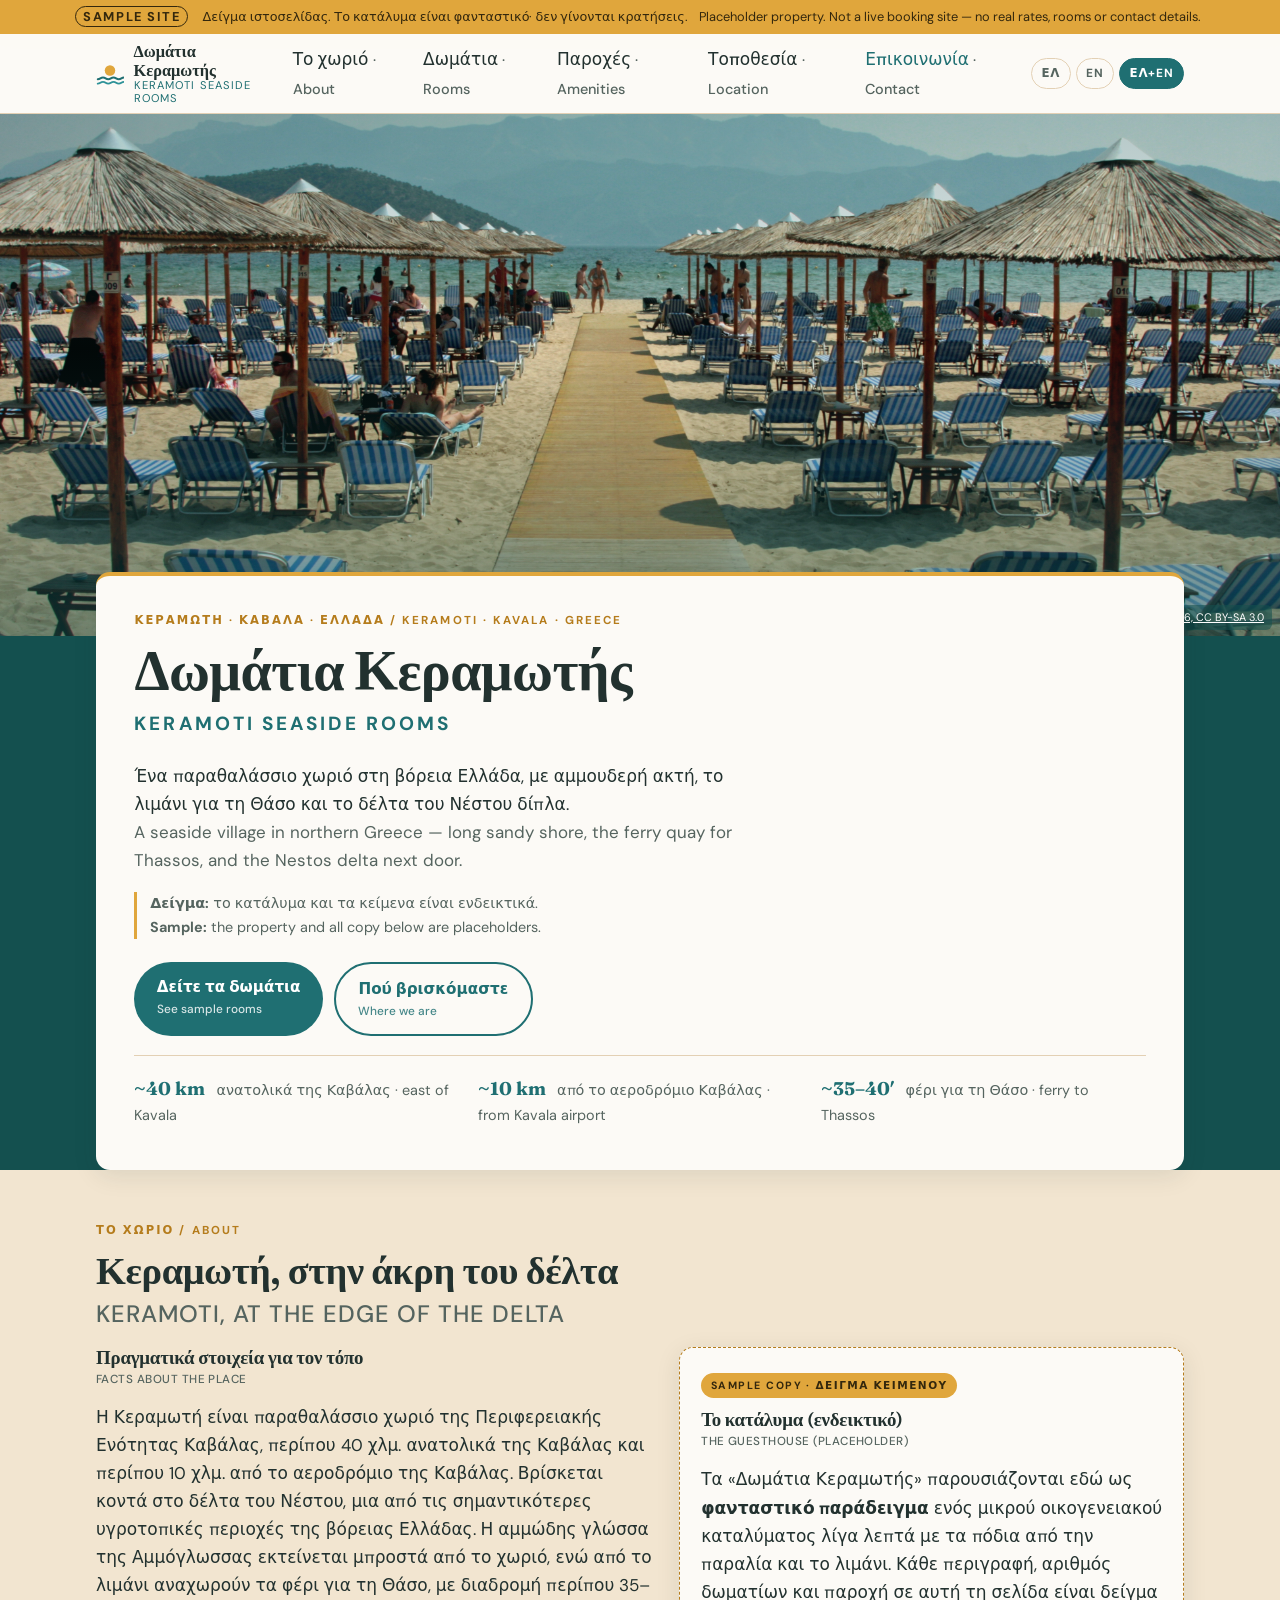
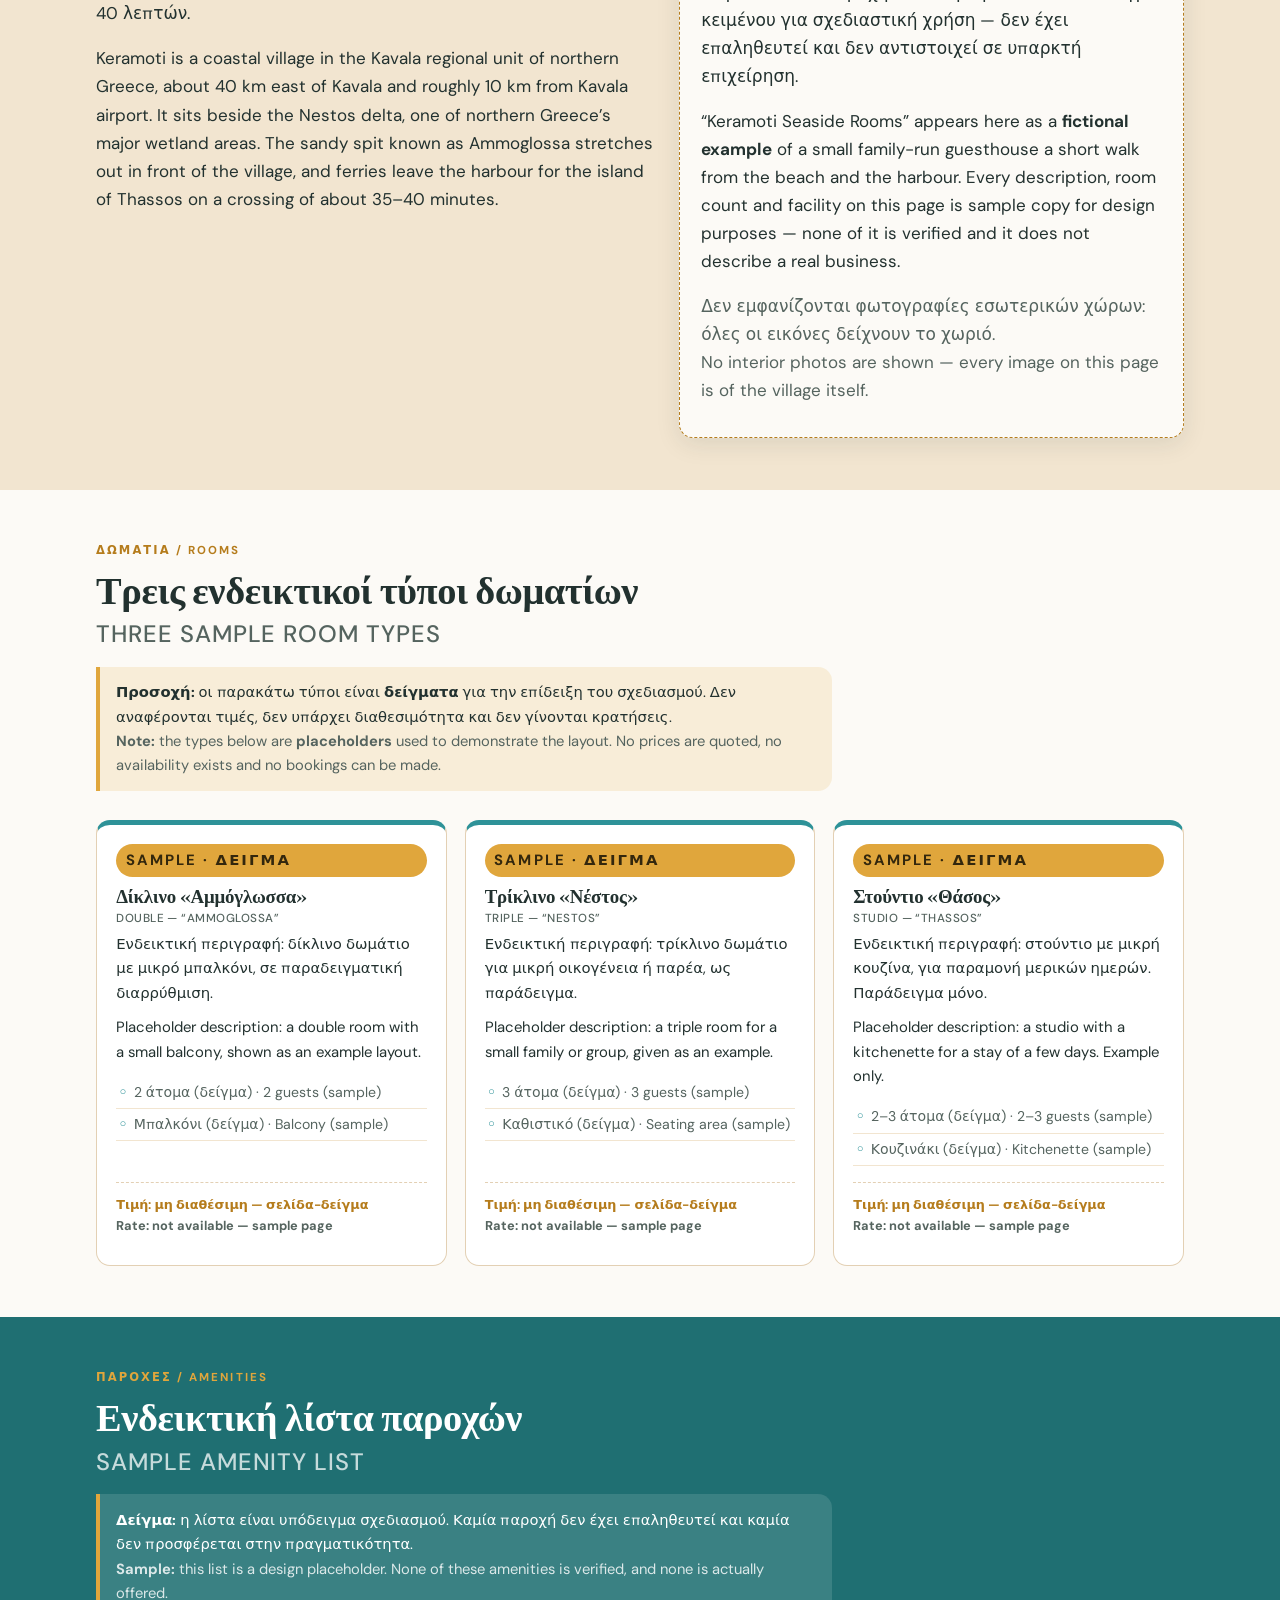
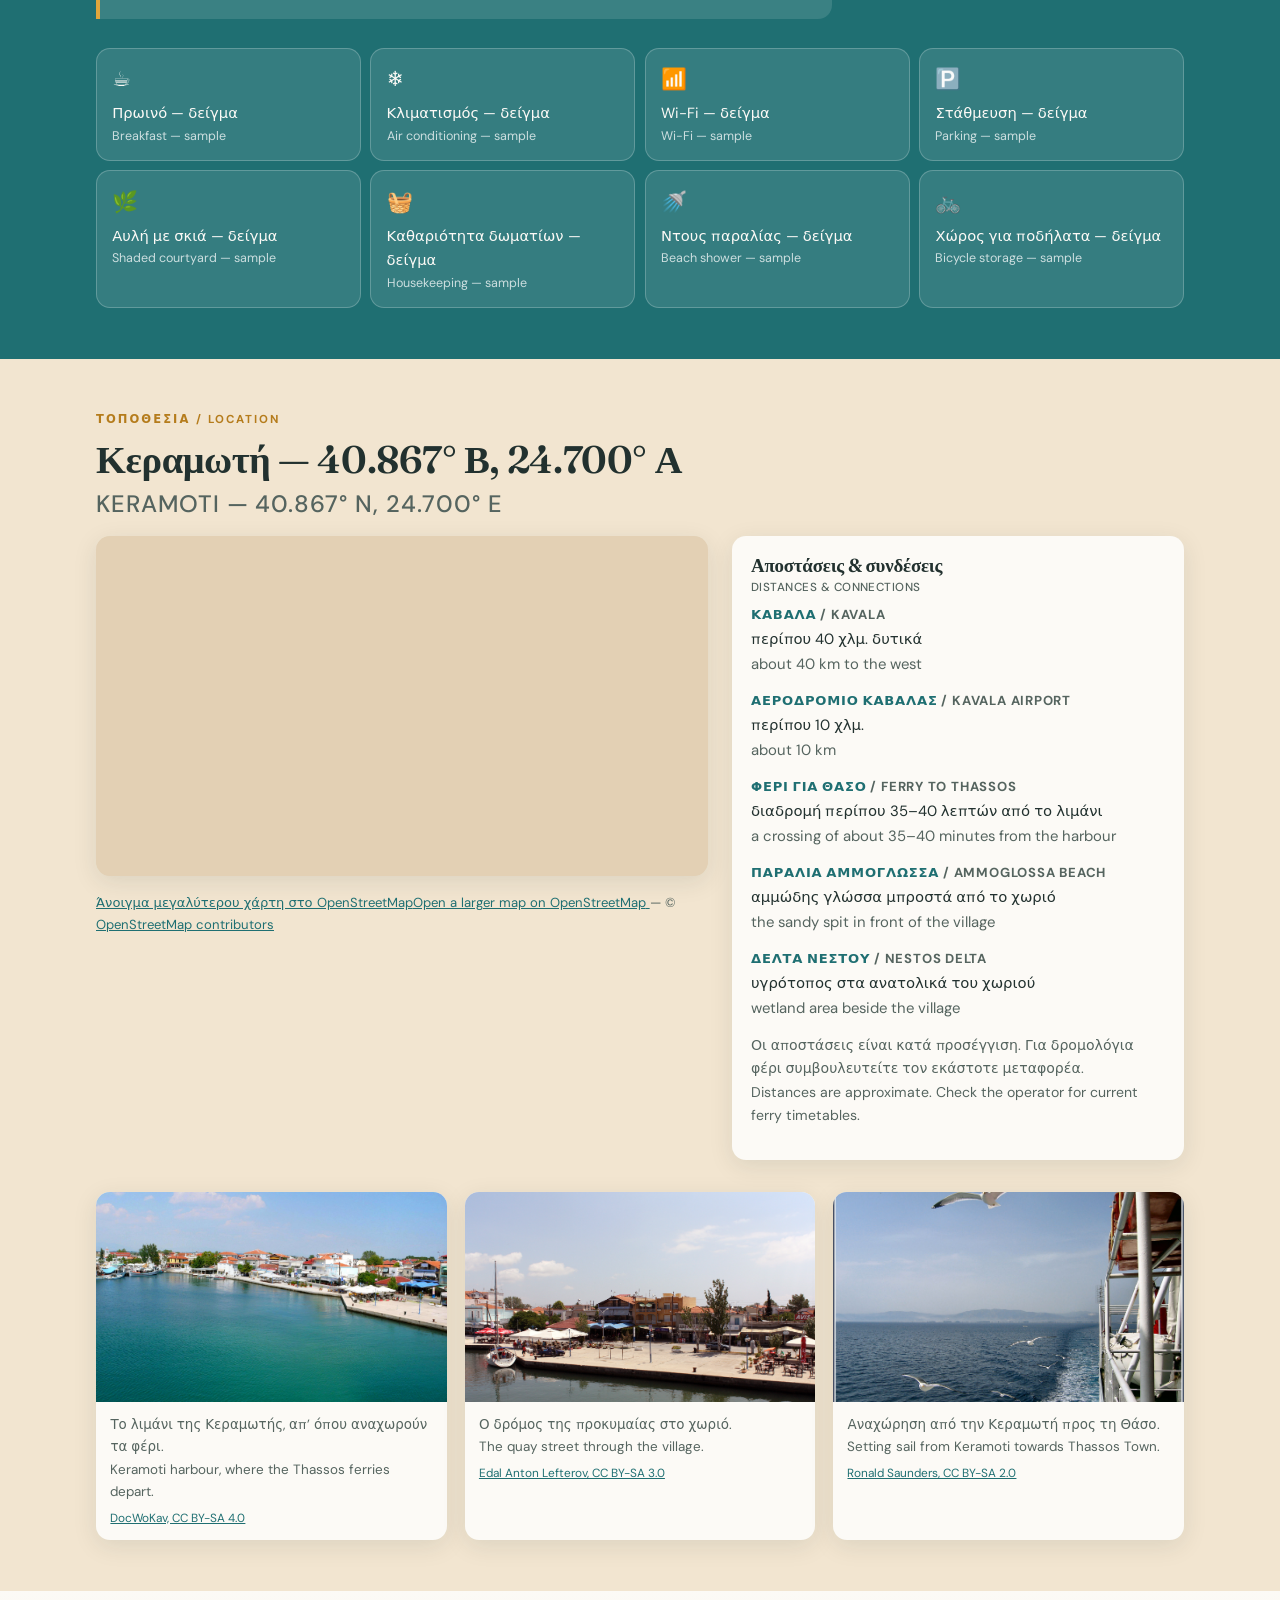
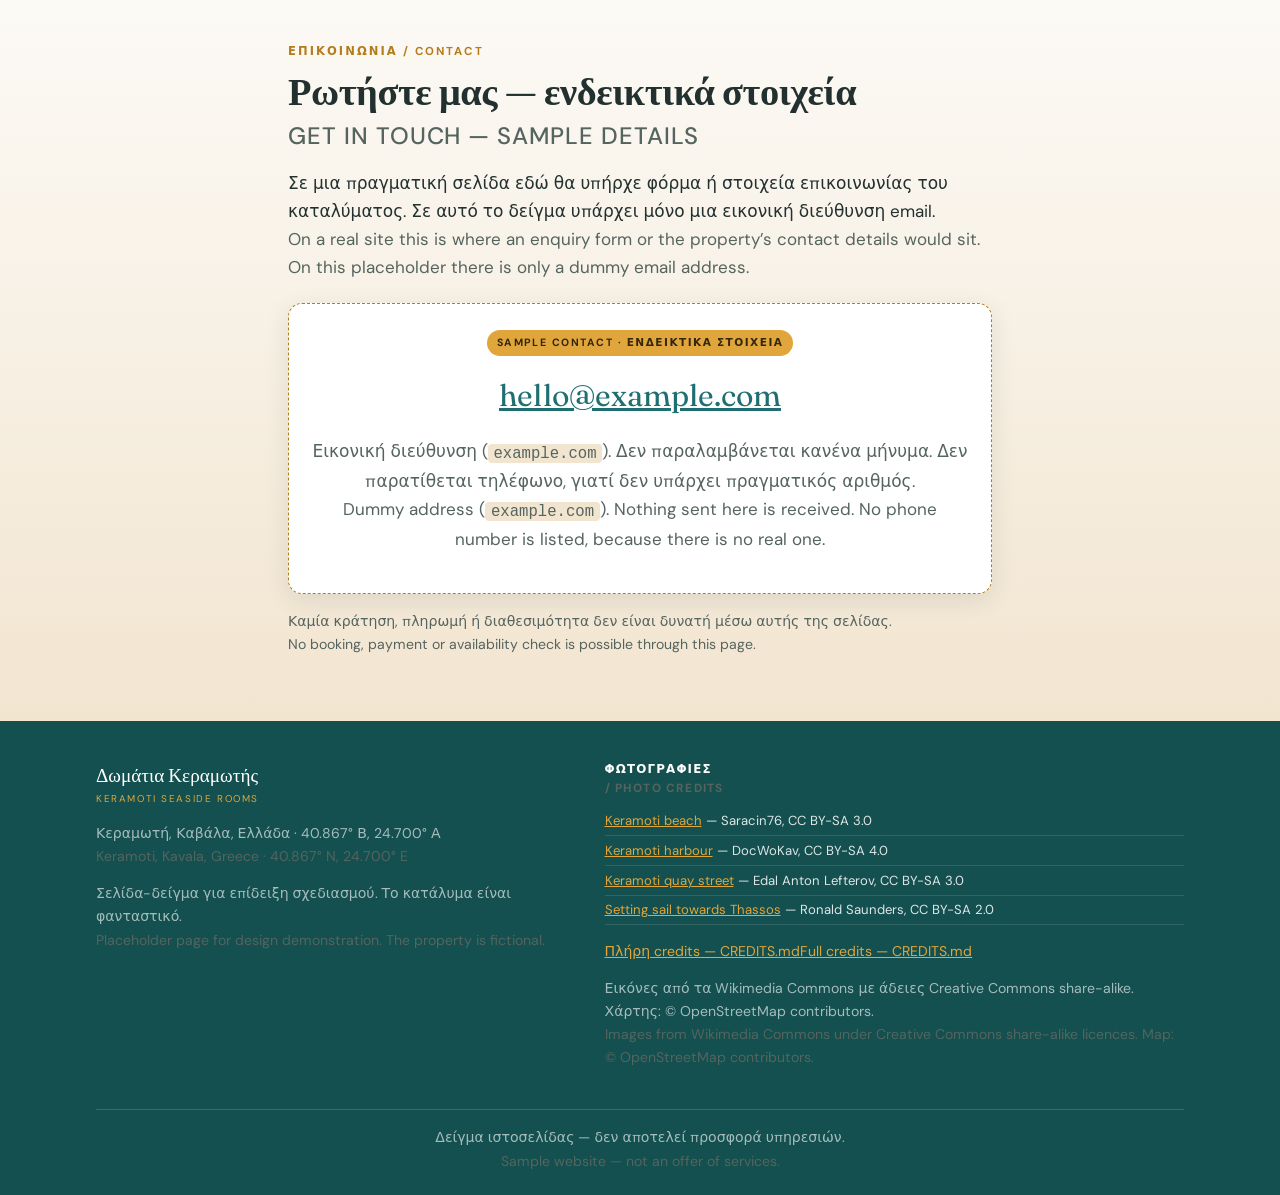
==== index.html @ 22d4f80a "Add Keramoti Seaside Rooms landing page with local Wikimedia photos." ====
<!DOCTYPE html>
<html lang="el" data-lang="both">
<head>
<meta charset="utf-8">
<meta name="viewport" content="width=device-width, initial-scale=1">
<title>Keramoti Seaside Rooms | Δωμάτια Κεραμωτής — Κεραμωτή, Ελλάδα</title>
<meta name="description" content="Keramoti Seaside Rooms / Δωμάτια Κεραμωτής — placeholder landing page for a sample guesthouse in Keramoti, Greece. Δείγμα σελίδας, όχι πραγματικές κρατήσεις.">
<meta name="robots" content="noindex, nofollow">
<meta name="theme-color" content="#1F6F72">
<link rel="preconnect" href="https://fonts.googleapis.com">
<link rel="preconnect" href="https://fonts.gstatic.com" crossorigin>
<link href="https://fonts.googleapis.com/css2?family=Fraunces:opsz,wght@9..144,400;9..144,600;9..144,700&family=DM+Sans:wght@400;500;700&display=swap" rel="stylesheet">
<link rel="stylesheet" href="styles.css">
</head>
<body>

<a class="skip-link" href="#main">
  <span lang="el">Μετάβαση στο περιεχόμενο</span>
  <span lang="en">Skip to content</span>
</a>

<!-- ============ SITE-WIDE PLACEHOLDER NOTICE ============ -->
<div class="notice-bar" role="note">
  <strong>SAMPLE SITE</strong>
  <span lang="el">Δείγμα ιστοσελίδας. Το κατάλυμα είναι φανταστικό· δεν γίνονται κρατήσεις.</span>
  <span lang="en">Placeholder property. Not a live booking site — no real rates, rooms or contact details.</span>
</div>

<!-- ============ 1. STICKY NAV ============ -->
<header class="nav" id="nav">
  <div class="nav__inner">
    <a class="brand" href="#top">
      <span class="brand__mark" aria-hidden="true">
        <svg viewBox="0 0 32 32" width="28" height="28" role="img" focusable="false">
          <circle cx="16" cy="12" r="6" fill="#E0A63C"/>
          <path d="M2 22c3 0 3-2 6-2s3 2 6 2 3-2 6-2 3 2 6 2 3-2 6-2" fill="none" stroke="#1F6F72" stroke-width="2.2" stroke-linecap="round"/>
          <path d="M2 27c3 0 3-2 6-2s3 2 6 2 3-2 6-2 3 2 6 2 3-2 6-2" fill="none" stroke="#2E9298" stroke-width="2.2" stroke-linecap="round"/>
        </svg>
      </span>
      <span class="brand__text">
        <span class="brand__el" lang="el">Δωμάτια Κεραμωτής</span>
        <span class="brand__en" lang="en">Keramoti Seaside Rooms</span>
      </span>
    </a>

    <button class="nav__toggle" id="navToggle" aria-expanded="false" aria-controls="navMenu">
      <span class="nav__bars" aria-hidden="true"><i></i><i></i><i></i></span>
      <span class="visually-hidden">Menu / Μενού</span>
    </button>

    <nav class="nav__menu" id="navMenu" aria-label="Main / Κύρια πλοήγηση">
      <ul>
        <li><a href="#about"><span lang="el">Το χωριό</span><span lang="en">About</span></a></li>
        <li><a href="#rooms"><span lang="el">Δωμάτια</span><span lang="en">Rooms</span></a></li>
        <li><a href="#amenities"><span lang="el">Παροχές</span><span lang="en">Amenities</span></a></li>
        <li><a href="#location"><span lang="el">Τοποθεσία</span><span lang="en">Location</span></a></li>
        <li><a href="#contact"><span lang="el">Επικοινωνία</span><span lang="en">Contact</span></a></li>
      </ul>
      <div class="lang-switch" role="group" aria-label="Language / Γλώσσα">
        <button type="button" data-setlang="el">ΕΛ</button>
        <button type="button" data-setlang="en">EN</button>
        <button type="button" data-setlang="both" aria-pressed="true">ΕΛ+EN</button>
      </div>
    </nav>
  </div>
</header>

<main id="main">

<!-- ============ 2. HERO ============ -->
<section class="hero" id="top">
  <figure class="hero__media">
    <img src="images/keramoti-beach.jpg" alt="Ρηχά νερά και αμμουδιά στην Κεραμωτή / Shallow water and sand at Keramoti beach"
         width="3888" height="2592" fetchpriority="high" decoding="async">
    <figcaption class="hero__credit">
      <span lang="el">Παραλία Κεραμωτής</span><span lang="en">Keramoti beach</span> ·
      <a href="https://commons.wikimedia.org/wiki/File:Keramoti_beach.JPG" rel="noopener">Saracin76, CC BY-SA 3.0</a>
    </figcaption>
  </figure>

  <div class="hero__panel">
    <p class="eyebrow"><span lang="el">Κεραμωτή · Καβάλα · Ελλάδα</span><span lang="en">Keramoti · Kavala · Greece</span></p>
    <h1>
      <span class="h1-el" lang="el">Δωμάτια Κεραμωτής</span>
      <span class="h1-en" lang="en">Keramoti Seaside Rooms</span>
    </h1>
    <p class="hero__lede">
      <span lang="el">Ένα παραθαλάσσιο χωριό στη βόρεια Ελλάδα, με αμμουδερή ακτή, το λιμάνι για τη Θάσο και το δέλτα του Νέστου δίπλα.</span>
      <span lang="en">A seaside village in northern Greece — long sandy shore, the ferry quay for Thassos, and the Nestos delta next door.</span>
    </p>
    <p class="hero__flag">
      <span lang="el"><strong>Δείγμα:</strong> το κατάλυμα και τα κείμενα είναι ενδεικτικά.</span>
      <span lang="en"><strong>Sample:</strong> the property and all copy below are placeholders.</span>
    </p>
    <div class="hero__cta">
      <a class="btn btn--primary" href="#rooms"><span lang="el">Δείτε τα δωμάτια</span><span lang="en">See sample rooms</span></a>
      <a class="btn btn--ghost" href="#location"><span lang="el">Πού βρισκόμαστε</span><span lang="en">Where we are</span></a>
    </div>
    <ul class="hero__facts">
      <li><b>~40 km</b> <span lang="el">ανατολικά της Καβάλας</span><span lang="en">east of Kavala</span></li>
      <li><b>~10 km</b> <span lang="el">από το αεροδρόμιο Καβάλας</span><span lang="en">from Kavala airport</span></li>
      <li><b>~35–40′</b> <span lang="el">φέρι για τη Θάσο</span><span lang="en">ferry to Thassos</span></li>
    </ul>
  </div>
</section>

<!-- ============ 3. ABOUT ============ -->
<section class="section section--sand" id="about">
  <div class="wrap">
    <p class="eyebrow"><span lang="el">Το χωριό</span><span lang="en">About</span></p>
    <h2><span lang="el">Κεραμωτή, στην άκρη του δέλτα</span><span lang="en">Keramoti, at the edge of the delta</span></h2>

    <div class="cols">
      <div class="col">
        <h3><span lang="el">Πραγματικά στοιχεία για τον τόπο</span><span lang="en">Facts about the place</span></h3>
        <p lang="el">Η Κεραμωτή είναι παραθαλάσσιο χωριό της Περιφερειακής Ενότητας Καβάλας, περίπου 40 χλμ. ανατολικά της Καβάλας και περίπου 10 χλμ. από το αεροδρόμιο της Καβάλας. Βρίσκεται κοντά στο δέλτα του Νέστου, μια από τις σημαντικότερες υγροτοπικές περιοχές της βόρειας Ελλάδας. Η αμμώδης γλώσσα της Αμμόγλωσσας εκτείνεται μπροστά από το χωριό, ενώ από το λιμάνι αναχωρούν τα φέρι για τη Θάσο, με διαδρομή περίπου 35–40 λεπτών.</p>
        <p lang="en">Keramoti is a coastal village in the Kavala regional unit of northern Greece, about 40 km east of Kavala and roughly 10 km from Kavala airport. It sits beside the Nestos delta, one of northern Greece’s major wetland areas. The sandy spit known as Ammoglossa stretches out in front of the village, and ferries leave the harbour for the island of Thassos on a crossing of about 35–40 minutes.</p>
      </div>

      <div class="col">
        <div class="card card--sample">
          <p class="tag tag--sample">SAMPLE COPY · ΔΕΙΓΜΑ ΚΕΙΜΕΝΟΥ</p>
          <h3><span lang="el">Το κατάλυμα (ενδεικτικό)</span><span lang="en">The guesthouse (placeholder)</span></h3>
          <p lang="el">Τα «Δωμάτια Κεραμωτής» παρουσιάζονται εδώ ως <strong>φανταστικό παράδειγμα</strong> ενός μικρού οικογενειακού καταλύματος λίγα λεπτά με τα πόδια από την παραλία και το λιμάνι. Κάθε περιγραφή, αριθμός δωματίων και παροχή σε αυτή τη σελίδα είναι δείγμα κειμένου για σχεδιαστική χρήση — δεν έχει επαληθευτεί και δεν αντιστοιχεί σε υπαρκτή επιχείρηση.</p>
          <p lang="en">“Keramoti Seaside Rooms” appears here as a <strong>fictional example</strong> of a small family-run guesthouse a short walk from the beach and the harbour. Every description, room count and facility on this page is sample copy for design purposes — none of it is verified and it does not describe a real business.</p>
          <p class="muted"><span lang="el">Δεν εμφανίζονται φωτογραφίες εσωτερικών χώρων: όλες οι εικόνες δείχνουν το χωριό.</span><span lang="en">No interior photos are shown — every image on this page is of the village itself.</span></p>
        </div>
      </div>
    </div>
  </div>
</section>

<!-- ============ 4. ROOMS TEASER ============ -->
<section class="section" id="rooms">
  <div class="wrap">
    <p class="eyebrow"><span lang="el">Δωμάτια</span><span lang="en">Rooms</span></p>
    <h2><span lang="el">Τρεις ενδεικτικοί τύποι δωματίων</span><span lang="en">Three sample room types</span></h2>
    <p class="section__note">
      <span lang="el"><strong>Προσοχή:</strong> οι παρακάτω τύποι είναι <strong>δείγματα</strong> για την επίδειξη του σχεδιασμού. Δεν αναφέρονται τιμές, δεν υπάρχει διαθεσιμότητα και δεν γίνονται κρατήσεις.</span>
      <span lang="en"><strong>Note:</strong> the types below are <strong>placeholders</strong> used to demonstrate the layout. No prices are quoted, no availability exists and no bookings can be made.</span>
    </p>

    <div class="grid grid--3">
      <article class="room">
        <p class="tag tag--sample">SAMPLE · ΔΕΙΓΜΑ</p>
        <h3><span lang="el">Δίκλινο «Αμμόγλωσσα»</span><span lang="en">Double — “Ammoglossa”</span></h3>
        <p lang="el">Ενδεικτική περιγραφή: δίκλινο δωμάτιο με μικρό μπαλκόνι, σε παραδειγματική διαρρύθμιση.</p>
        <p lang="en">Placeholder description: a double room with a small balcony, shown as an example layout.</p>
        <ul class="room__list">
          <li><span lang="el">2 άτομα (δείγμα)</span><span lang="en">2 guests (sample)</span></li>
          <li><span lang="el">Μπαλκόνι (δείγμα)</span><span lang="en">Balcony (sample)</span></li>
        </ul>
        <p class="room__price"><span lang="el">Τιμή: μη διαθέσιμη — σελίδα-δείγμα</span><span lang="en">Rate: not available — sample page</span></p>
      </article>

      <article class="room">
        <p class="tag tag--sample">SAMPLE · ΔΕΙΓΜΑ</p>
        <h3><span lang="el">Τρίκλινο «Νέστος»</span><span lang="en">Triple — “Nestos”</span></h3>
        <p lang="el">Ενδεικτική περιγραφή: τρίκλινο δωμάτιο για μικρή οικογένεια ή παρέα, ως παράδειγμα.</p>
        <p lang="en">Placeholder description: a triple room for a small family or group, given as an example.</p>
        <ul class="room__list">
          <li><span lang="el">3 άτομα (δείγμα)</span><span lang="en">3 guests (sample)</span></li>
          <li><span lang="el">Καθιστικό (δείγμα)</span><span lang="en">Seating area (sample)</span></li>
        </ul>
        <p class="room__price"><span lang="el">Τιμή: μη διαθέσιμη — σελίδα-δείγμα</span><span lang="en">Rate: not available — sample page</span></p>
      </article>

      <article class="room">
        <p class="tag tag--sample">SAMPLE · ΔΕΙΓΜΑ</p>
        <h3><span lang="el">Στούντιο «Θάσος»</span><span lang="en">Studio — “Thassos”</span></h3>
        <p lang="el">Ενδεικτική περιγραφή: στούντιο με μικρή κουζίνα, για παραμονή μερικών ημερών. Παράδειγμα μόνο.</p>
        <p lang="en">Placeholder description: a studio with a kitchenette for a stay of a few days. Example only.</p>
        <ul class="room__list">
          <li><span lang="el">2–3 άτομα (δείγμα)</span><span lang="en">2–3 guests (sample)</span></li>
          <li><span lang="el">Κουζινάκι (δείγμα)</span><span lang="en">Kitchenette (sample)</span></li>
        </ul>
        <p class="room__price"><span lang="el">Τιμή: μη διαθέσιμη — σελίδα-δείγμα</span><span lang="en">Rate: not available — sample page</span></p>
      </article>
    </div>
  </div>
</section>

<!-- ============ 5. AMENITIES ============ -->
<section class="section section--teal" id="amenities">
  <div class="wrap">
    <p class="eyebrow"><span lang="el">Παροχές</span><span lang="en">Amenities</span></p>
    <h2><span lang="el">Ενδεικτική λίστα παροχών</span><span lang="en">Sample amenity list</span></h2>
    <p class="section__note section__note--light">
      <span lang="el"><strong>Δείγμα:</strong> η λίστα είναι υπόδειγμα σχεδιασμού. Καμία παροχή δεν έχει επαληθευτεί και καμία δεν προσφέρεται στην πραγματικότητα.</span>
      <span lang="en"><strong>Sample:</strong> this list is a design placeholder. None of these amenities is verified, and none is actually offered.</span>
    </p>

    <ul class="amenities">
      <li><span class="am__ico" aria-hidden="true">☕</span><span lang="el">Πρωινό — δείγμα</span><span lang="en">Breakfast — sample</span></li>
      <li><span class="am__ico" aria-hidden="true">❄️</span><span lang="el">Κλιματισμός — δείγμα</span><span lang="en">Air conditioning — sample</span></li>
      <li><span class="am__ico" aria-hidden="true">📶</span><span lang="el">Wi-Fi — δείγμα</span><span lang="en">Wi-Fi — sample</span></li>
      <li><span class="am__ico" aria-hidden="true">🅿️</span><span lang="el">Στάθμευση — δείγμα</span><span lang="en">Parking — sample</span></li>
      <li><span class="am__ico" aria-hidden="true">🌿</span><span lang="el">Αυλή με σκιά — δείγμα</span><span lang="en">Shaded courtyard — sample</span></li>
      <li><span class="am__ico" aria-hidden="true">🧺</span><span lang="el">Καθαριότητα δωματίων — δείγμα</span><span lang="en">Housekeeping — sample</span></li>
      <li><span class="am__ico" aria-hidden="true">🚿</span><span lang="el">Ντους παραλίας — δείγμα</span><span lang="en">Beach shower — sample</span></li>
      <li><span class="am__ico" aria-hidden="true">🚲</span><span lang="el">Χώρος για ποδήλατα — δείγμα</span><span lang="en">Bicycle storage — sample</span></li>
    </ul>
  </div>
</section>

<!-- ============ 6. LOCATION ============ -->
<section class="section section--sand" id="location">
  <div class="wrap">
    <p class="eyebrow"><span lang="el">Τοποθεσία</span><span lang="en">Location</span></p>
    <h2><span lang="el">Κεραμωτή — 40.867° Β, 24.700° Α</span><span lang="en">Keramoti — 40.867° N, 24.700° E</span></h2>

    <div class="loc">
      <div class="loc__map">
        <iframe
          title="OpenStreetMap — Keramoti / Κεραμωτή"
          src="https://www.openstreetmap.org/export/embed.html?bbox=24.6700%2C40.8500%2C24.7300%2C40.8840&amp;layer=mapnik&amp;marker=40.8670%2C24.7000"
          loading="lazy" referrerpolicy="no-referrer-when-downgrade"></iframe>
        <p class="loc__maplink">
          <a href="https://www.openstreetmap.org/?mlat=40.8670&amp;mlon=24.7000#map=14/40.8670/24.7000" rel="noopener">
            <span lang="el">Άνοιγμα μεγαλύτερου χάρτη στο OpenStreetMap</span><span lang="en">Open a larger map on OpenStreetMap</span>
          </a>
          <span class="muted"> — © <a href="https://www.openstreetmap.org/copyright" rel="noopener">OpenStreetMap contributors</a></span>
        </p>
      </div>

      <div class="loc__facts">
        <h3><span lang="el">Αποστάσεις &amp; συνδέσεις</span><span lang="en">Distances &amp; connections</span></h3>
        <dl>
          <dt><span lang="el">Καβάλα</span><span lang="en">Kavala</span></dt>
          <dd><span lang="el">περίπου 40 χλμ. δυτικά</span><span lang="en">about 40 km to the west</span></dd>
          <dt><span lang="el">Αεροδρόμιο Καβάλας</span><span lang="en">Kavala airport</span></dt>
          <dd><span lang="el">περίπου 10 χλμ.</span><span lang="en">about 10 km</span></dd>
          <dt><span lang="el">Φέρι για Θάσο</span><span lang="en">Ferry to Thassos</span></dt>
          <dd><span lang="el">διαδρομή περίπου 35–40 λεπτών από το λιμάνι</span><span lang="en">a crossing of about 35–40 minutes from the harbour</span></dd>
          <dt><span lang="el">Παραλία Αμμόγλωσσα</span><span lang="en">Ammoglossa beach</span></dt>
          <dd><span lang="el">αμμώδης γλώσσα μπροστά από το χωριό</span><span lang="en">the sandy spit in front of the village</span></dd>
          <dt><span lang="el">Δέλτα Νέστου</span><span lang="en">Nestos delta</span></dt>
          <dd><span lang="el">υγρότοπος στα ανατολικά του χωριού</span><span lang="en">wetland area beside the village</span></dd>
        </dl>
        <p class="muted small">
          <span lang="el">Οι αποστάσεις είναι κατά προσέγγιση. Για δρομολόγια φέρι συμβουλευτείτε τον εκάστοτε μεταφορέα.</span>
          <span lang="en">Distances are approximate. Check the operator for current ferry timetables.</span>
        </p>
      </div>
    </div>

    <div class="gallery">
      <figure>
        <img src="images/keramoti-harbour.jpg" alt="Το λιμάνι της Κεραμωτής / The harbour at Keramoti"
             width="5501" height="2161" loading="lazy" decoding="async">
        <figcaption>
          <span lang="el">Το λιμάνι της Κεραμωτής, απ’ όπου αναχωρούν τα φέρι.</span>
          <span lang="en">Keramoti harbour, where the Thassos ferries depart.</span>
          <a href="https://commons.wikimedia.org/wiki/File:Keramoti_harbour.jpg" rel="noopener">DocWoKav, CC BY-SA 4.0</a>
        </figcaption>
      </figure>
      <figure>
        <img src="images/keramoti-quay.jpg" alt="Ο δρόμος στην προκυμαία της Κεραμωτής / The quay street in Keramoti"
             width="2000" height="1042" loading="lazy" decoding="async">
        <figcaption>
          <span lang="el">Ο δρόμος της προκυμαίας στο χωριό.</span>
          <span lang="en">The quay street through the village.</span>
          <a href="https://commons.wikimedia.org/wiki/File:Keramoti-quay-street.jpg" rel="noopener">Edal Anton Lefterov, CC BY-SA 3.0</a>
        </figcaption>
      </figure>
      <figure>
        <img src="images/thassos-crossing.jpg" alt="Πλοίο αναχωρεί από την Κεραμωτή προς τη Θάσο / A boat setting sail from Keramoti towards Thassos"
             width="1600" height="1206" loading="lazy" decoding="async">
        <figcaption>
          <span lang="el">Αναχώρηση από την Κεραμωτή προς τη Θάσο.</span>
          <span lang="en">Setting sail from Keramoti towards Thassos Town.</span>
          <a href="https://commons.wikimedia.org/wiki/File:Flickr_-_ronsaunders47_-_Setting_sail_from_Keramouti_towards_Thassos_Town..jpg" rel="noopener">Ronald Saunders, CC BY-SA 2.0</a>
        </figcaption>
      </figure>
    </div>
  </div>
</section>

<!-- ============ 7. CONTACT ============ -->
<section class="section section--contact" id="contact">
  <div class="wrap wrap--narrow">
    <p class="eyebrow"><span lang="el">Επικοινωνία</span><span lang="en">Contact</span></p>
    <h2><span lang="el">Ρωτήστε μας — ενδεικτικά στοιχεία</span><span lang="en">Get in touch — sample details</span></h2>
    <p>
      <span lang="el">Σε μια πραγματική σελίδα εδώ θα υπήρχε φόρμα ή στοιχεία επικοινωνίας του καταλύματος. Σε αυτό το δείγμα υπάρχει μόνο μια εικονική διεύθυνση email.</span>
      <span lang="en">On a real site this is where an enquiry form or the property’s contact details would sit. On this placeholder there is only a dummy email address.</span>
    </p>

    <div class="contact-card">
      <p class="tag tag--sample">SAMPLE CONTACT · ΕΝΔΕΙΚΤΙΚΑ ΣΤΟΙΧΕΙΑ</p>
      <p class="contact-card__email"><a href="mailto:hello@example.com">hello@example.com</a></p>
      <p class="muted">
        <span lang="el">Εικονική διεύθυνση (<code>example.com</code>). Δεν παραλαμβάνεται κανένα μήνυμα. Δεν παρατίθεται τηλέφωνο, γιατί δεν υπάρχει πραγματικός αριθμός.</span>
        <span lang="en">Dummy address (<code>example.com</code>). Nothing sent here is received. No phone number is listed, because there is no real one.</span>
      </p>
    </div>

    <p class="muted small">
      <span lang="el">Καμία κράτηση, πληρωμή ή διαθεσιμότητα δεν είναι δυνατή μέσω αυτής της σελίδας.</span>
      <span lang="en">No booking, payment or availability check is possible through this page.</span>
    </p>
  </div>
</section>

</main>

<!-- ============ 8. FOOTER ============ -->
<footer class="footer">
  <div class="wrap">
    <div class="footer__cols">
      <div>
        <p class="footer__brand">
          <span lang="el">Δωμάτια Κεραμωτής</span><span lang="en">Keramoti Seaside Rooms</span>
        </p>
        <p class="muted small">
          <span lang="el">Κεραμωτή, Καβάλα, Ελλάδα · 40.867° Β, 24.700° Α</span>
          <span lang="en">Keramoti, Kavala, Greece · 40.867° N, 24.700° E</span>
        </p>
        <p class="muted small">
          <span lang="el">Σελίδα-δείγμα για επίδειξη σχεδιασμού. Το κατάλυμα είναι φανταστικό.</span>
          <span lang="en">Placeholder page for design demonstration. The property is fictional.</span>
        </p>
      </div>

      <div>
        <p class="footer__head"><span lang="el">Φωτογραφίες</span><span lang="en">Photo credits</span></p>
        <ul class="credits">
          <li><a href="https://commons.wikimedia.org/wiki/File:Keramoti_beach.JPG" rel="noopener">Keramoti beach</a> — Saracin76, CC BY-SA 3.0</li>
          <li><a href="https://commons.wikimedia.org/wiki/File:Keramoti_harbour.jpg" rel="noopener">Keramoti harbour</a> — DocWoKav, CC BY-SA 4.0</li>
          <li><a href="https://commons.wikimedia.org/wiki/File:Keramoti-quay-street.jpg" rel="noopener">Keramoti quay street</a> — Edal Anton Lefterov, CC BY-SA 3.0</li>
          <li><a href="https://commons.wikimedia.org/wiki/File:Flickr_-_ronsaunders47_-_Setting_sail_from_Keramouti_towards_Thassos_Town..jpg" rel="noopener">Setting sail towards Thassos</a> — Ronald Saunders, CC BY-SA 2.0</li>
        </ul>
        <p class="small">
          <a href="CREDITS.md"><span lang="el">Πλήρη credits — CREDITS.md</span><span lang="en">Full credits — CREDITS.md</span></a>
        </p>
        <p class="muted small">
          <span lang="el">Εικόνες από τα Wikimedia Commons με άδειες Creative Commons share-alike. Χάρτης: © OpenStreetMap contributors.</span>
          <span lang="en">Images from Wikimedia Commons under Creative Commons share-alike licences. Map: © OpenStreetMap contributors.</span>
        </p>
      </div>
    </div>

    <p class="footer__bottom muted small">
      <span lang="el">Δείγμα ιστοσελίδας — δεν αποτελεί προσφορά υπηρεσιών.</span>
      <span lang="en">Sample website — not an offer of services.</span>
    </p>
  </div>
</footer>

<script src="script.js"></script>
</body>
</html>
---- styles.css ----
/* Keramoti Seaside Rooms — placeholder landing page
   Mobile-first. Palette: sand, sea-teal, whitewash, sun-gold. */

:root {
  --whitewash: #FCFAF6;
  --sand:      #F2E5D0;
  --sand-deep: #E3D0B4;
  --teal:      #1F6F72;
  --teal-lite: #2E9298;
  --teal-dark: #14504F;
  --gold:      #E0A63C;
  --gold-deep: #B57C1C;
  --ink:       #22312F;
  --ink-soft:  #55645F;

  --display: "Fraunces", Georgia, "Times New Roman", serif;
  --body: "DM Sans", system-ui, -apple-system, "Segoe UI", Roboto, Helvetica, Arial, sans-serif;

  --wrap: 68rem;
  --radius: 14px;
  --shadow: 0 6px 24px rgba(34, 49, 47, .10);
  --nav-h: 64px;
}

* { box-sizing: border-box; }

html { scroll-behavior: smooth; scroll-padding-top: calc(var(--nav-h) + 8px); }
@media (prefers-reduced-motion: reduce) {
  html { scroll-behavior: auto; }
  * { animation-duration: .001ms !important; transition-duration: .001ms !important; }
}

body {
  margin: 0;
  background: var(--whitewash);
  color: var(--ink);
  font-family: var(--body);
  font-size: 17px;
  line-height: 1.65;
  -webkit-text-size-adjust: 100%;
}

img { max-width: 100%; height: auto; display: block; }

h1, h2, h3 {
  font-family: var(--display);
  font-weight: 600;
  line-height: 1.15;
  margin: 0 0 .5em;
  letter-spacing: -.01em;
}
h1 { font-size: clamp(2rem, 7vw, 3.5rem); }
h2 { font-size: clamp(1.6rem, 4.6vw, 2.4rem); }
h3 { font-size: 1.18rem; }

a { color: var(--teal); }
a:hover { color: var(--teal-dark); }

:focus-visible {
  outline: 3px solid var(--gold);
  outline-offset: 2px;
  border-radius: 4px;
}

.visually-hidden {
  position: absolute; width: 1px; height: 1px;
  margin: -1px; padding: 0; overflow: hidden;
  clip: rect(0 0 0 0); white-space: nowrap; border: 0;
}

.skip-link {
  position: absolute; left: -9999px; top: 0; z-index: 100;
  background: var(--gold); color: var(--ink);
  padding: .6rem 1rem; font-weight: 700;
}
.skip-link:focus { left: .5rem; top: .5rem; }

.wrap { width: min(100% - 2.2rem, var(--wrap)); margin-inline: auto; }
.wrap--narrow { max-width: 44rem; }

.muted { color: var(--ink-soft); }
.small { font-size: .88rem; }

/* ---------- Bilingual display control ---------- */
/* Default (data-lang="both"): both languages shown, English as a quieter echo. */
html[data-lang="el"] [lang="en"] { display: none; }
html[data-lang="en"] [lang="el"] { display: none; }

html[data-lang="both"] p > [lang="en"],
html[data-lang="both"] dd > [lang="en"],
html[data-lang="both"] li > [lang="en"] {
  color: var(--ink-soft);
}
/* In "both" mode, put the English echo on its own line for block-level pairs. */
html[data-lang="both"] p[lang="en"],
html[data-lang="both"] p > [lang="en"],
html[data-lang="both"] dd > [lang="en"] { display: block; }

html[data-lang="both"] h1 > span,
html[data-lang="both"] h2 > span,
html[data-lang="both"] h3 > span { display: block; }
html[data-lang="both"] h2 > [lang="en"],
html[data-lang="both"] h3 > [lang="en"] {
  font-size: .62em;
  font-family: var(--body);
  font-weight: 500;
  letter-spacing: .04em;
  text-transform: uppercase;
  color: var(--ink-soft);
  margin-top: .35em;
}

/* ---------- Notice bar ---------- */
.notice-bar {
  background: var(--gold);
  color: #33270D;
  font-size: .8rem;
  line-height: 1.4;
  padding: .5rem 1.1rem;
  text-align: center;
}
.notice-bar strong {
  letter-spacing: .12em;
  border: 1.5px solid #33270D;
  border-radius: 999px;
  padding: .05em .55em;
  margin-right: .45rem;
  white-space: nowrap;
}
.notice-bar span { display: inline-block; margin-inline: .25rem; }

/* ---------- Nav ---------- */
.nav {
  position: sticky; top: 0; z-index: 50;
  background: rgba(252, 250, 246, .93);
  backdrop-filter: saturate(150%) blur(8px);
  border-bottom: 1px solid var(--sand-deep);
  transition: box-shadow .2s ease;
}
.nav.is-stuck { box-shadow: var(--shadow); }

.nav__inner {
  width: min(100% - 2.2rem, var(--wrap));
  margin-inline: auto;
  min-height: var(--nav-h);
  display: flex; align-items: center; justify-content: space-between;
  gap: 1rem; flex-wrap: wrap;
}

.brand { display: flex; align-items: center; gap: .6rem; text-decoration: none; color: inherit; padding: .5rem 0; }
.brand__mark { display: grid; place-items: center; }
.brand__text { display: flex; flex-direction: column; line-height: 1.15; }
.brand__el { font-family: var(--display); font-weight: 700; font-size: 1.02rem; }
.brand__en { font-size: .7rem; letter-spacing: .1em; text-transform: uppercase; color: var(--teal); }

.nav__toggle {
  display: inline-flex; align-items: center; justify-content: center;
  width: 44px; height: 44px;
  background: transparent; border: 1px solid var(--sand-deep);
  border-radius: 10px; cursor: pointer; color: var(--ink);
}
.nav__bars { display: grid; gap: 4px; }
.nav__bars i { display: block; width: 20px; height: 2px; background: currentColor; border-radius: 2px; transition: transform .2s, opacity .2s; }
.nav__toggle[aria-expanded="true"] .nav__bars i:nth-child(1) { transform: translateY(6px) rotate(45deg); }
.nav__toggle[aria-expanded="true"] .nav__bars i:nth-child(2) { opacity: 0; }
.nav__toggle[aria-expanded="true"] .nav__bars i:nth-child(3) { transform: translateY(-6px) rotate(-45deg); }

.nav__menu {
  display: none;
  width: 100%;
  padding-bottom: .8rem;
}
.nav__menu.is-open { display: block; }
.nav__menu ul { list-style: none; margin: 0; padding: 0; }
.nav__menu li a {
  display: block; padding: .6rem .2rem;
  text-decoration: none; color: var(--ink); font-weight: 500;
  border-bottom: 1px solid var(--sand);
}
.nav__menu li a:hover, .nav__menu li a.is-active { color: var(--teal); }
.nav__menu li a [lang="en"] { color: var(--ink-soft); font-size: .85em; }
html[data-lang="both"] .nav__menu li a [lang="en"]::before { content: " · "; }

.lang-switch { display: flex; gap: .3rem; margin-top: .8rem; }
.lang-switch button {
  font: inherit; font-size: .74rem; letter-spacing: .06em; font-weight: 700;
  padding: .3rem .6rem; cursor: pointer;
  background: transparent; color: var(--ink-soft);
  border: 1px solid var(--sand-deep); border-radius: 999px;
}
.lang-switch button[aria-pressed="true"] {
  background: var(--teal); border-color: var(--teal); color: #fff;
}

@media (min-width: 62rem) {
  .nav__toggle { display: none; }
  .nav__inner { flex-wrap: nowrap; }
  .nav__menu { display: flex !important; align-items: center; gap: 1.4rem; width: auto; padding-bottom: 0; }
  .nav__menu ul { display: flex; gap: 1.35rem; }
  .nav__menu li a { border-bottom: 0; padding: .3rem 0; }
  html[data-lang="both"] .nav__menu li a span { display: inline; }
  .lang-switch { margin-top: 0; }
}

/* ---------- Hero ---------- */
.hero { position: relative; background: var(--teal-dark); }
.hero__media { margin: 0; position: relative; }
.hero__media img {
  width: 100%;
  height: clamp(320px, 58vh, 620px);
  object-fit: cover;
  object-position: center 58%;
}
.hero__media::after {
  content: ""; position: absolute; inset: 0;
  background: linear-gradient(180deg, rgba(20,80,79,.32) 0%, rgba(20,80,79,.10) 45%, rgba(20,80,79,.55) 100%);
  pointer-events: none;
}
.hero__credit {
  position: absolute; right: .5rem; bottom: .4rem; z-index: 2;
  font-size: .68rem; color: rgba(255,255,255,.9);
  background: rgba(20,80,79,.55); padding: .2rem .5rem; border-radius: 6px;
}
.hero__credit a { color: #fff; }

.hero__panel {
  background: var(--whitewash);
  padding: 1.6rem 1.1rem 2.2rem;
  width: min(100% - 2.2rem, var(--wrap));
  margin: -2.5rem auto 0;
  position: relative; z-index: 3;
  border-radius: var(--radius);
  box-shadow: var(--shadow);
  border-top: 4px solid var(--gold);
}
.eyebrow {
  margin: 0 0 .5rem;
  font-size: .72rem; font-weight: 700;
  letter-spacing: .18em; text-transform: uppercase;
  color: var(--gold-deep);
}
html[data-lang="both"] .eyebrow [lang="en"]::before { content: " / "; }
html[data-lang="both"] .eyebrow [lang="en"] { display: inline; color: inherit; }

.h1-el { color: var(--ink); }
html[data-lang="both"] h1 .h1-en {
  display: block;
  font-family: var(--body);
  font-size: .34em; font-weight: 700;
  letter-spacing: .16em; text-transform: uppercase;
  color: var(--teal);
  margin-top: .55em;
}
.hero__lede { font-size: 1.06rem; max-width: 40rem; }
.hero__flag {
  border-left: 3px solid var(--gold);
  padding-left: .8rem;
  font-size: .9rem; color: var(--ink-soft);
  max-width: 40rem;
}
.hero__cta { display: flex; flex-wrap: wrap; gap: .7rem; margin: 1.4rem 0 1.2rem; }

.btn {
  display: inline-block; text-decoration: none; font-weight: 700;
  padding: .8rem 1.4rem; border-radius: 999px; font-size: .95rem;
  transition: transform .15s ease, background .15s ease;
}
.btn:hover { transform: translateY(-1px); }
.btn--primary { background: var(--teal); color: #fff; }
.btn--primary:hover { background: var(--teal-dark); color: #fff; }
.btn--ghost { border: 2px solid var(--teal); color: var(--teal); }
.btn--ghost:hover { background: var(--sand); }
html[data-lang="both"] .btn [lang="en"] { display: block; font-size: .78em; font-weight: 500; opacity: .82; }

.hero__facts {
  list-style: none; margin: 0; padding: 1.1rem 0 0;
  border-top: 1px solid var(--sand-deep);
  display: grid; gap: .6rem;
}
.hero__facts li { font-size: .9rem; color: var(--ink-soft); }
.hero__facts b {
  font-family: var(--display); font-size: 1.15rem; color: var(--teal);
  margin-right: .45rem;
}
html[data-lang="both"] .hero__facts li [lang="en"]::before { content: " · "; }
html[data-lang="both"] .hero__facts li [lang="en"] { display: inline; }

@media (min-width: 48rem) {
  .hero__panel { padding: 2.2rem 2.4rem 2.6rem; margin-top: -4rem; }
  .hero__facts { grid-template-columns: repeat(3, 1fr); gap: 1.2rem; }
}

/* ---------- Sections ---------- */
.section { padding: 3.2rem 0; scroll-margin-top: var(--nav-h); }
.section--sand { background: var(--sand); }
.section--teal { background: var(--teal); color: var(--whitewash); }
.section--teal h2, .section--teal h3 { color: #fff; }
.section--teal .eyebrow { color: var(--gold); }
html[data-lang="both"] .section--teal h2 > [lang="en"] { color: rgba(255,255,255,.75); }
.section--contact { background: linear-gradient(180deg, var(--whitewash), var(--sand)); }

.section__note {
  background: rgba(224,166,60,.16);
  border-left: 4px solid var(--gold);
  padding: .85rem 1rem;
  border-radius: 0 var(--radius) var(--radius) 0;
  font-size: .92rem;
  max-width: 46rem;
  margin: 0 0 1.8rem;
}
.section__note--light { background: rgba(255,255,255,.12); color: #fff; }
.section--teal .section__note--light [lang="en"] { color: rgba(255,255,255,.82); }

.cols { display: grid; gap: 1.6rem; }
@media (min-width: 52rem) { .cols { grid-template-columns: 1.05fr .95fr; align-items: start; } }

.card {
  background: var(--whitewash);
  border-radius: var(--radius);
  padding: 1.3rem 1.3rem 1rem;
  box-shadow: var(--shadow);
}
.card--sample { border: 1px dashed var(--gold-deep); }

.tag {
  display: inline-block; margin: 0 0 .7rem;
  font-size: .66rem; font-weight: 700; letter-spacing: .14em;
  text-transform: uppercase;
  padding: .25rem .6rem; border-radius: 999px;
}
.tag--sample { background: var(--gold); color: #33270D; }

/* ---------- Rooms ---------- */
.grid { display: grid; gap: 1.1rem; }
.grid--3 { grid-template-columns: 1fr; }
@media (min-width: 44rem) { .grid--3 { grid-template-columns: repeat(2, 1fr); } }
@media (min-width: 64rem) { .grid--3 { grid-template-columns: repeat(3, 1fr); } }

.room {
  background: #fff;
  border: 1px solid var(--sand-deep);
  border-top: 5px solid var(--teal-lite);
  border-radius: var(--radius);
  padding: 1.2rem;
  display: flex; flex-direction: column;
}
.room h3 { margin-bottom: .4rem; }
.room p { margin: 0 0 .6rem; font-size: .93rem; }
.room__list { list-style: none; margin: .2rem 0 1rem; padding: 0; font-size: .88rem; color: var(--ink-soft); }
.room__list li { padding: .25rem 0 .25rem 1.1rem; position: relative; border-bottom: 1px solid var(--sand); }
.room__list li::before { content: "◦"; position: absolute; left: .15rem; color: var(--teal-lite); font-weight: 700; }
html[data-lang="both"] .room__list li [lang="en"]::before { content: " · "; }
html[data-lang="both"] .room__list li [lang="en"] { display: inline; }
.room__price {
  margin-top: auto !important;
  font-size: .8rem !important; font-weight: 700;
  color: var(--gold-deep);
  border-top: 1px dashed var(--sand-deep);
  padding-top: .7rem;
}

/* ---------- Amenities ---------- */
.amenities {
  list-style: none; margin: 0; padding: 0;
  display: grid; gap: .6rem;
  grid-template-columns: 1fr;
}
@media (min-width: 40rem) { .amenities { grid-template-columns: repeat(2, 1fr); } }
@media (min-width: 60rem) { .amenities { grid-template-columns: repeat(4, 1fr); } }
.amenities li {
  background: rgba(255,255,255,.10);
  border: 1px solid rgba(255,255,255,.22);
  border-radius: var(--radius);
  padding: .85rem .95rem;
  font-size: .92rem;
}
.am__ico { display: block; font-size: 1.3rem; margin-bottom: .3rem; }
.section--teal .amenities li [lang="en"] { display: block; color: rgba(255,255,255,.75); font-size: .85em; }

/* ---------- Location ---------- */
.loc { display: grid; gap: 1.5rem; margin-bottom: 2rem; }
@media (min-width: 56rem) { .loc { grid-template-columns: 1.15fr .85fr; align-items: start; } }

.loc__map iframe {
  width: 100%; height: 340px; border: 0;
  border-radius: var(--radius);
  box-shadow: var(--shadow);
  background: var(--sand-deep);
}
.loc__maplink { font-size: .82rem; margin: .5rem 0 0; }

.loc__facts { background: var(--whitewash); border-radius: var(--radius); padding: 1.2rem; box-shadow: var(--shadow); }
.loc__facts dl { margin: 0; }
.loc__facts dt {
  font-weight: 700; font-size: .82rem; letter-spacing: .06em;
  text-transform: uppercase; color: var(--teal);
  margin-top: .85rem;
}
.loc__facts dt:first-of-type { margin-top: 0; }
html[data-lang="both"] .loc__facts dt [lang="en"] { display: inline; color: var(--ink-soft); }
html[data-lang="both"] .loc__facts dt [lang="en"]::before { content: " / "; }
.loc__facts dd { margin: .1rem 0 0; font-size: .93rem; }

.gallery { display: grid; gap: 1.1rem; }
@media (min-width: 52rem) { .gallery { grid-template-columns: repeat(3, 1fr); } }
.gallery figure {
  margin: 0; background: var(--whitewash);
  border-radius: var(--radius); overflow: hidden;
  box-shadow: var(--shadow);
  display: flex; flex-direction: column;
}
.gallery img { width: 100%; height: 210px; object-fit: cover; }
.gallery figcaption {
  padding: .75rem .9rem; font-size: .84rem; color: var(--ink-soft);
}
.gallery figcaption [lang] { display: block; }
.gallery figcaption a { display: block; margin-top: .35rem; font-size: .74rem; }

/* ---------- Contact ---------- */
.contact-card {
  background: #fff;
  border: 1px dashed var(--gold-deep);
  border-radius: var(--radius);
  padding: 1.4rem;
  box-shadow: var(--shadow);
  margin: 1.4rem 0 1rem;
  text-align: center;
}
.contact-card__email {
  font-family: var(--display);
  font-size: clamp(1.25rem, 4.5vw, 1.9rem);
  margin: .2rem 0 .8rem;
  word-break: break-word;
}
.contact-card code { background: var(--sand); padding: .05em .35em; border-radius: 4px; font-size: .92em; }

/* ---------- Footer ---------- */
.footer {
  background: var(--teal-dark);
  color: rgba(255,255,255,.86);
  padding: 2.4rem 0 1.6rem;
  font-size: .9rem;
}
.footer a { color: var(--gold); }
.footer a:hover { color: #fff; }
.footer .muted { color: rgba(255,255,255,.62); }
.footer__cols { display: grid; gap: 1.6rem; }
@media (min-width: 52rem) { .footer__cols { grid-template-columns: 1fr 1.2fr; } }
.footer__brand { font-family: var(--display); font-size: 1.2rem; color: #fff; margin: 0 0 .3rem; }
html[data-lang="both"] .footer__brand [lang="en"] { display: block; font-family: var(--body); font-size: .62rem; letter-spacing: .16em; text-transform: uppercase; color: var(--gold); }
.footer__head { font-weight: 700; letter-spacing: .1em; text-transform: uppercase; font-size: .74rem; color: #fff; margin: 0 0 .5rem; }
html[data-lang="both"] .footer__head [lang="en"]::before { content: " / "; }
.credits { list-style: none; margin: 0 0 .7rem; padding: 0; font-size: .82rem; }
.credits li { padding: .22rem 0; border-bottom: 1px solid rgba(255,255,255,.12); }
.footer__bottom { margin: 1.6rem 0 0; padding-top: 1rem; border-top: 1px solid rgba(255,255,255,.15); text-align: center; }

@media print {
  .nav, .nav__toggle, .hero__cta, .loc__map iframe { display: none !important; }
}

/* ---------- Language hiding wins over any layout rule above ----------
   Single-language modes must never leave the other language visible, whatever
   `display` a component sets for its own spans. */
html[data-lang="el"] [lang="en"],
html[data-lang="en"] [lang="el"] { display: none !important; }
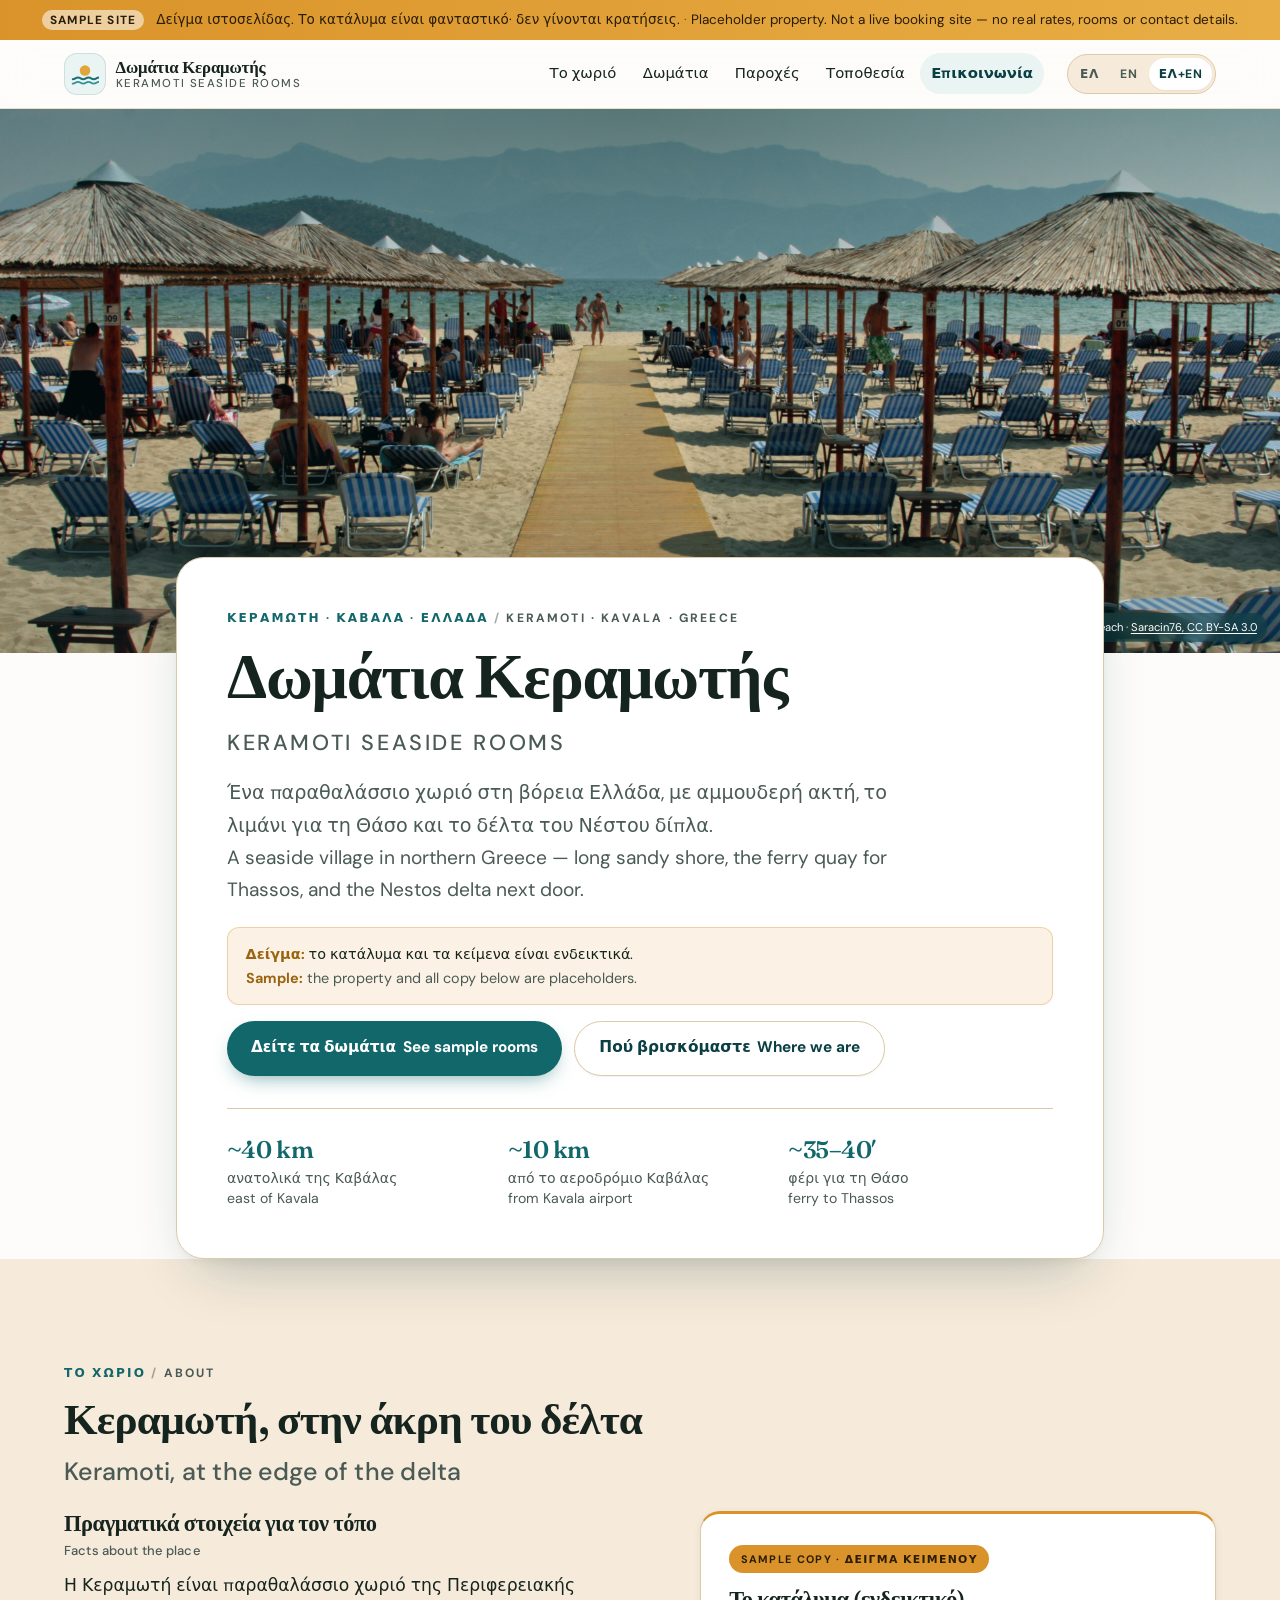
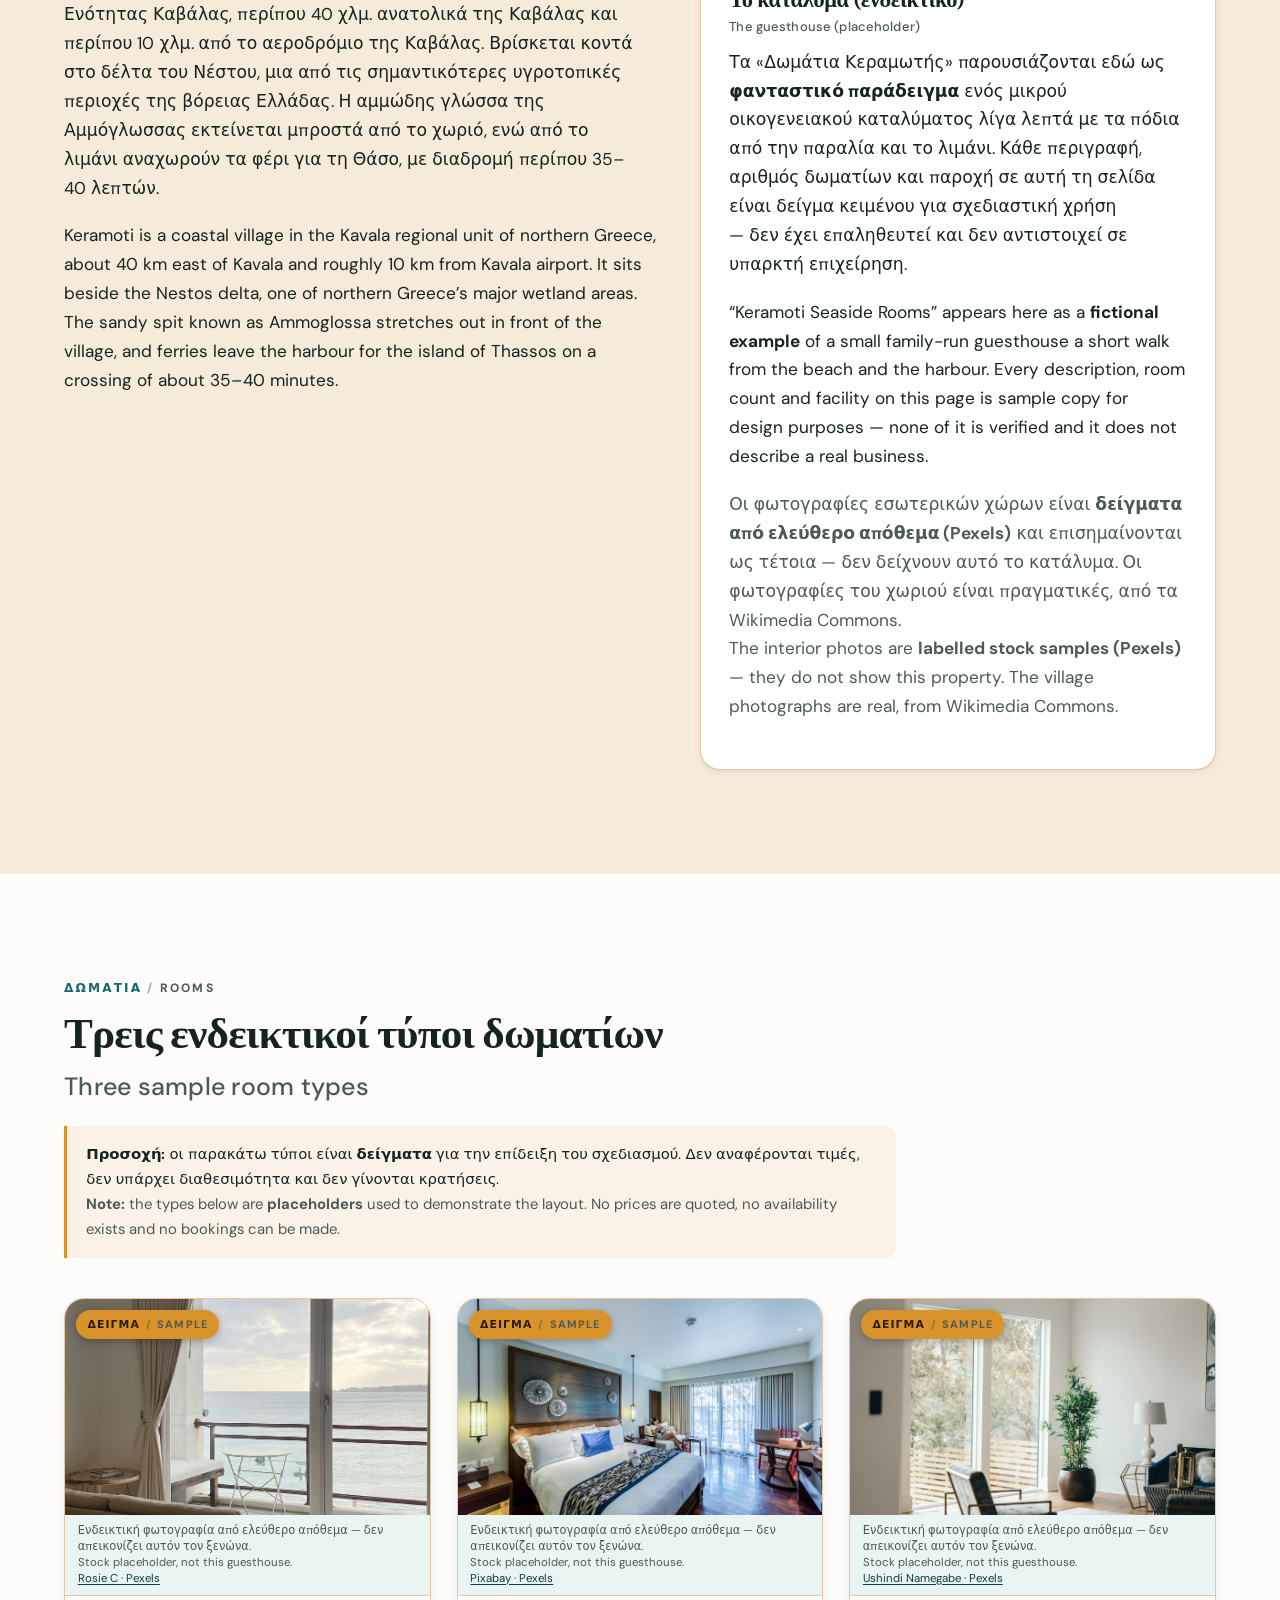
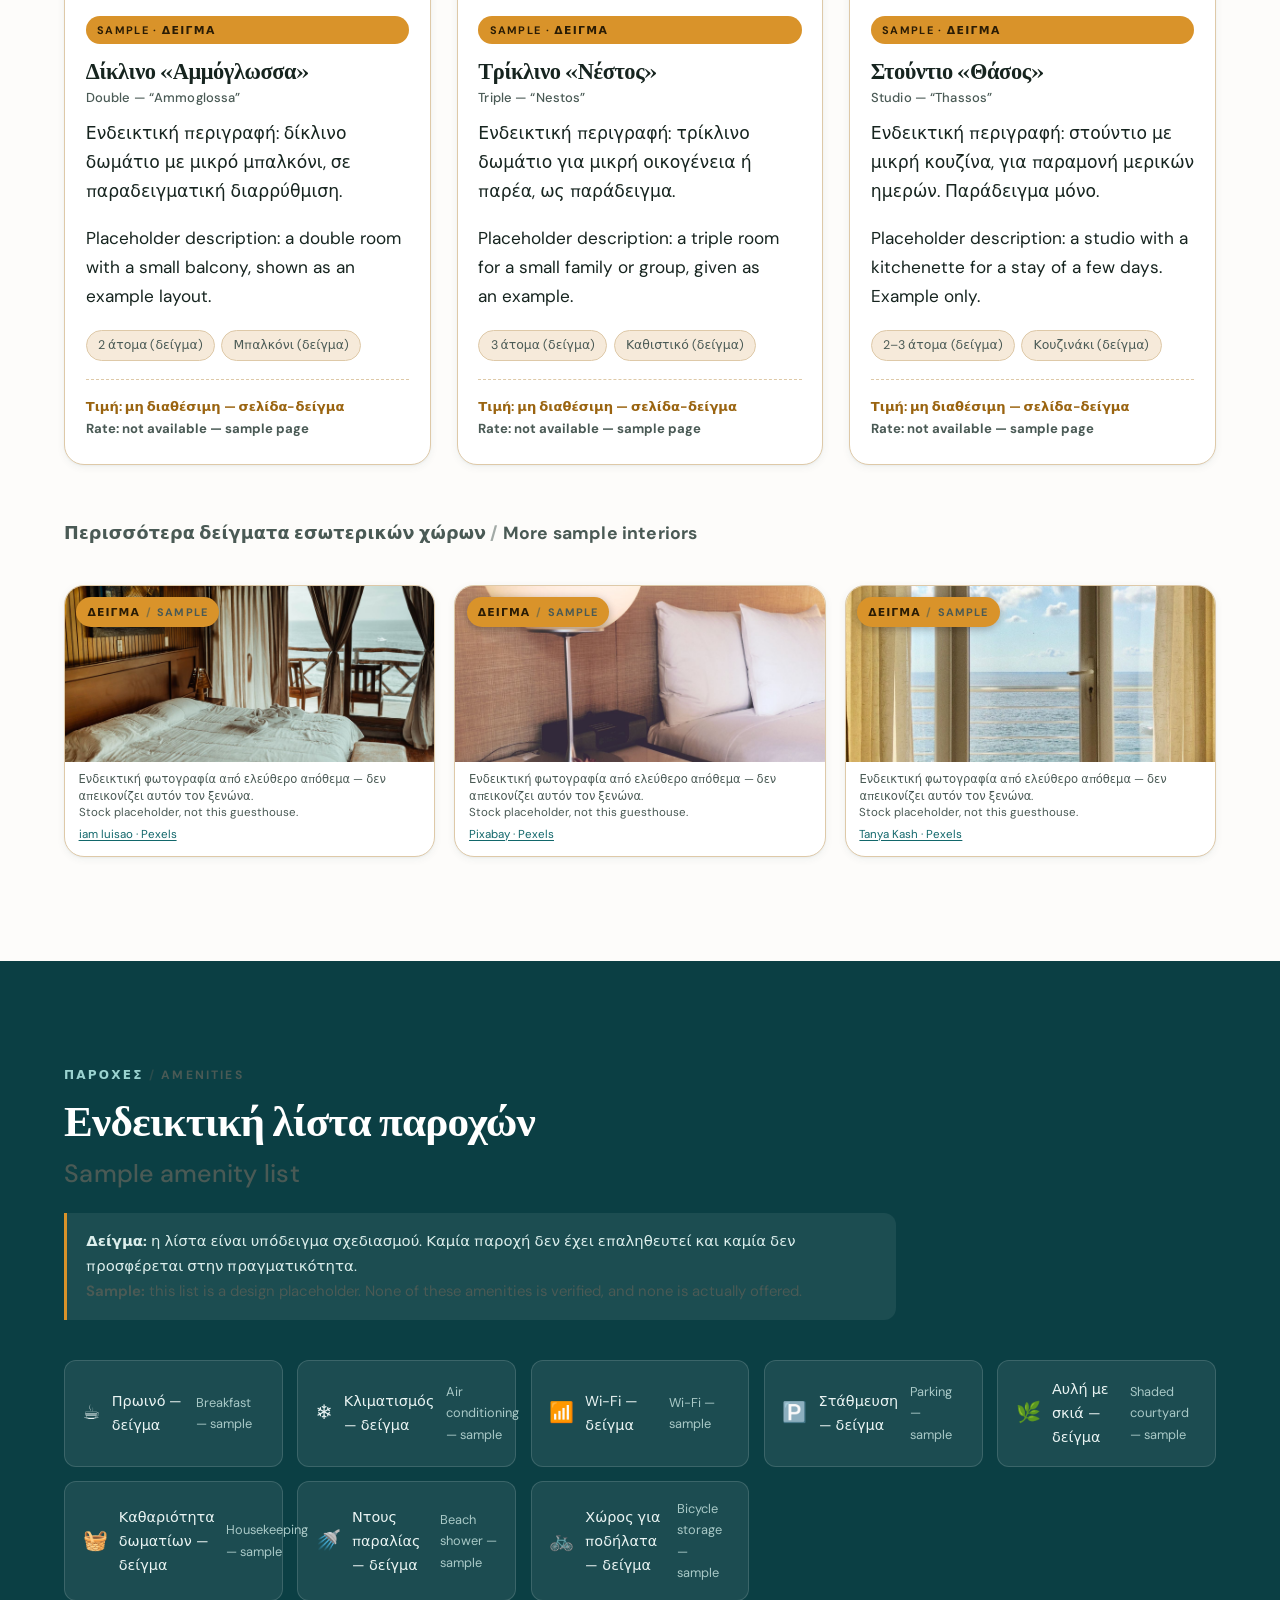
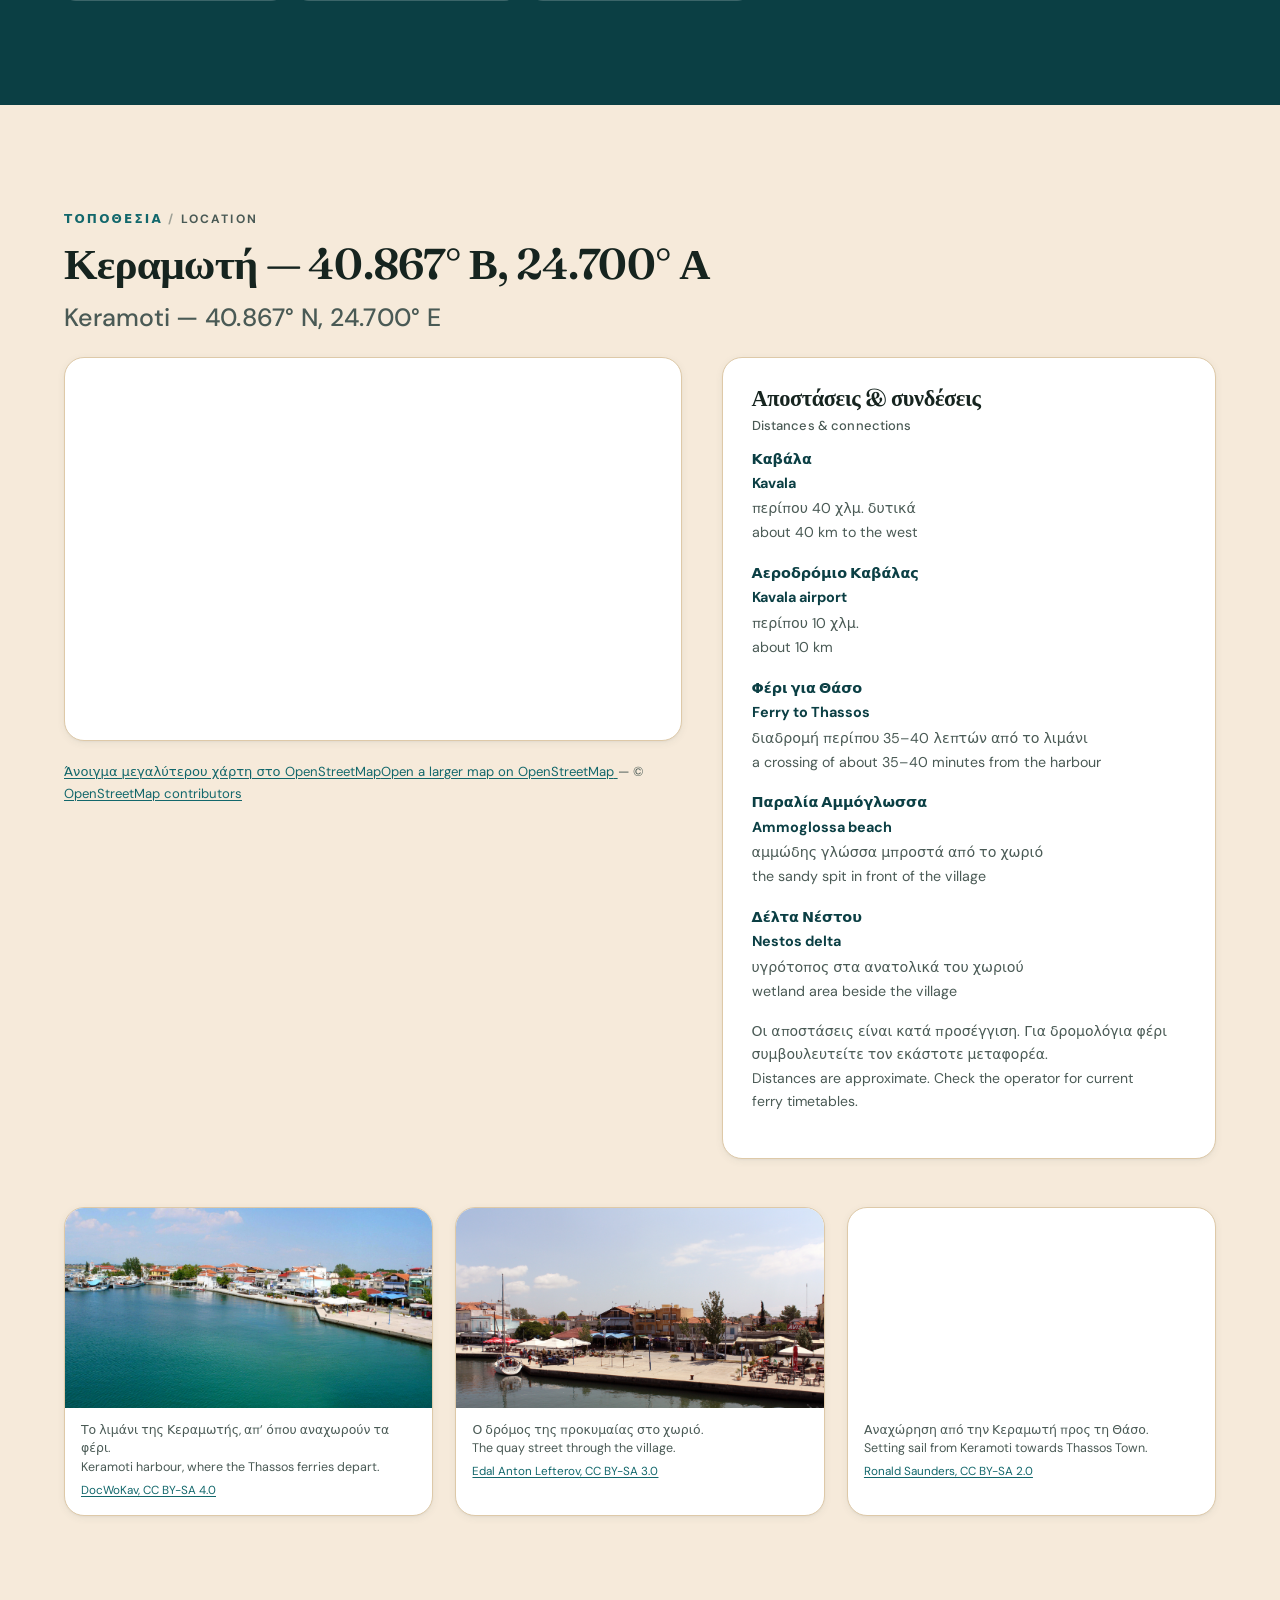
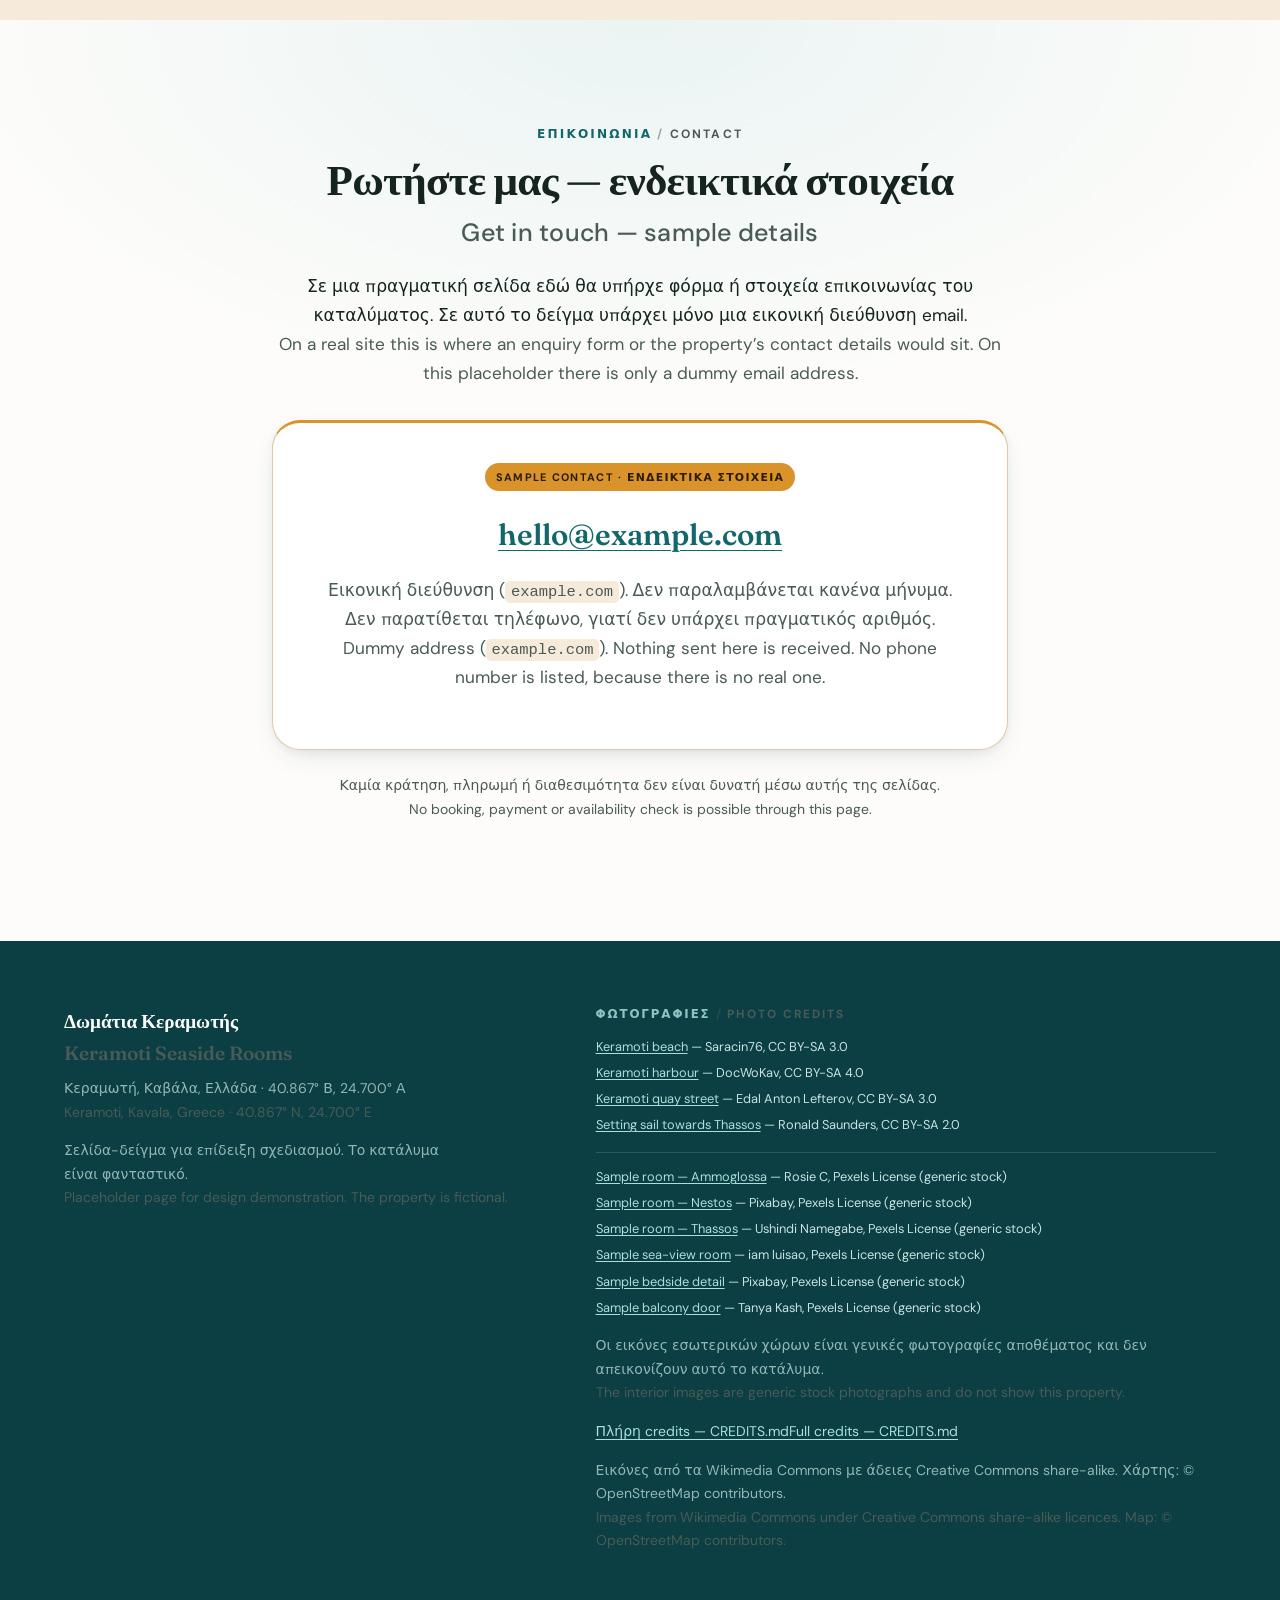
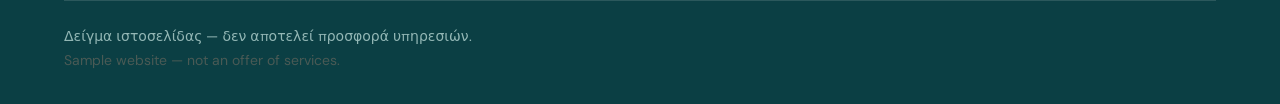
==== commit d5593a81: "modernize landing page and add sample stock room photos" ====
--- a/index.html
+++ b/index.html
@@ -6,7 +6,7 @@
 <title>Keramoti Seaside Rooms | Δωμάτια Κεραμωτής — Κεραμωτή, Ελλάδα</title>
 <meta name="description" content="Keramoti Seaside Rooms / Δωμάτια Κεραμωτής — placeholder landing page for a sample guesthouse in Keramoti, Greece. Δείγμα σελίδας, όχι πραγματικές κρατήσεις.">
 <meta name="robots" content="noindex, nofollow">
-<meta name="theme-color" content="#1F6F72">
+<meta name="theme-color" content="#12676B">
 <link rel="preconnect" href="https://fonts.googleapis.com">
 <link rel="preconnect" href="https://fonts.gstatic.com" crossorigin>
 <link href="https://fonts.googleapis.com/css2?family=Fraunces:opsz,wght@9..144,400;9..144,600;9..144,700&family=DM+Sans:wght@400;500;700&display=swap" rel="stylesheet">
@@ -25,6 +25,8 @@
   <span lang="el">Δείγμα ιστοσελίδας. Το κατάλυμα είναι φανταστικό· δεν γίνονται κρατήσεις.</span>
   <span lang="en">Placeholder property. Not a live booking site — no real rates, rooms or contact details.</span>
 </div>
+
+<div class="nav__scrim" id="navScrim"></div>
 
 <!-- ============ 1. STICKY NAV ============ -->
 <header class="nav" id="nav">
@@ -123,7 +125,7 @@
           <h3><span lang="el">Το κατάλυμα (ενδεικτικό)</span><span lang="en">The guesthouse (placeholder)</span></h3>
           <p lang="el">Τα «Δωμάτια Κεραμωτής» παρουσιάζονται εδώ ως <strong>φανταστικό παράδειγμα</strong> ενός μικρού οικογενειακού καταλύματος λίγα λεπτά με τα πόδια από την παραλία και το λιμάνι. Κάθε περιγραφή, αριθμός δωματίων και παροχή σε αυτή τη σελίδα είναι δείγμα κειμένου για σχεδιαστική χρήση — δεν έχει επαληθευτεί και δεν αντιστοιχεί σε υπαρκτή επιχείρηση.</p>
           <p lang="en">“Keramoti Seaside Rooms” appears here as a <strong>fictional example</strong> of a small family-run guesthouse a short walk from the beach and the harbour. Every description, room count and facility on this page is sample copy for design purposes — none of it is verified and it does not describe a real business.</p>
-          <p class="muted"><span lang="el">Δεν εμφανίζονται φωτογραφίες εσωτερικών χώρων: όλες οι εικόνες δείχνουν το χωριό.</span><span lang="en">No interior photos are shown — every image on this page is of the village itself.</span></p>
+          <p class="muted"><span lang="el">Οι φωτογραφίες εσωτερικών χώρων είναι <strong>δείγματα από ελεύθερο απόθεμα (Pexels)</strong> και επισημαίνονται ως τέτοια — δεν δείχνουν αυτό το κατάλυμα. Οι φωτογραφίες του χωριού είναι πραγματικές, από τα Wikimedia Commons.</span><span lang="en">The interior photos are <strong>labelled stock samples (Pexels)</strong> — they do not show this property. The village photographs are real, from Wikimedia Commons.</span></p>
         </div>
       </div>
     </div>
@@ -142,40 +144,110 @@
 
     <div class="grid grid--3">
       <article class="room">
-        <p class="tag tag--sample">SAMPLE · ΔΕΙΓΜΑ</p>
-        <h3><span lang="el">Δίκλινο «Αμμόγλωσσα»</span><span lang="en">Double — “Ammoglossa”</span></h3>
-        <p lang="el">Ενδεικτική περιγραφή: δίκλινο δωμάτιο με μικρό μπαλκόνι, σε παραδειγματική διαρρύθμιση.</p>
-        <p lang="en">Placeholder description: a double room with a small balcony, shown as an example layout.</p>
-        <ul class="room__list">
-          <li><span lang="el">2 άτομα (δείγμα)</span><span lang="en">2 guests (sample)</span></li>
-          <li><span lang="el">Μπαλκόνι (δείγμα)</span><span lang="en">Balcony (sample)</span></li>
-        </ul>
-        <p class="room__price"><span lang="el">Τιμή: μη διαθέσιμη — σελίδα-δείγμα</span><span lang="en">Rate: not available — sample page</span></p>
+        <figure class="room__media">
+          <img src="images/rooms/sample-room-ammoglossa.jpg" alt="Φωτογραφία-δείγμα: φωτεινό δωμάτιο με λευκούς τοίχους και μπαλκόνι με θέα στη θάλασσα / Sample stock photo: a bright white-walled room with a balcony overlooking the sea"
+               width="1600" height="2133" loading="lazy" decoding="async">
+          <p class="room__badge"><span lang="el">Δείγμα</span><span lang="en">Sample</span></p>
+        </figure>
+        <p class="room__caption">
+          <span lang="el">Ενδεικτική φωτογραφία από ελεύθερο απόθεμα — δεν απεικονίζει αυτόν τον ξενώνα.</span>
+          <span lang="en">Stock placeholder, not this guesthouse.</span>
+          <a href="https://www.pexels.com/photo/living-room-at-the-sea-14746022/" rel="noopener">Rosie C · Pexels</a>
+        </p>
+        <div class="room__body">
+          <p class="tag tag--sample">SAMPLE · ΔΕΙΓΜΑ</p>
+          <h3><span lang="el">Δίκλινο «Αμμόγλωσσα»</span><span lang="en">Double — “Ammoglossa”</span></h3>
+          <p lang="el">Ενδεικτική περιγραφή: δίκλινο δωμάτιο με μικρό μπαλκόνι, σε παραδειγματική διαρρύθμιση.</p>
+          <p lang="en">Placeholder description: a double room with a small balcony, shown as an example layout.</p>
+          <ul class="room__list">
+            <li><span lang="el">2 άτομα (δείγμα)</span><span lang="en">2 guests (sample)</span></li>
+            <li><span lang="el">Μπαλκόνι (δείγμα)</span><span lang="en">Balcony (sample)</span></li>
+          </ul>
+          <p class="room__price"><span lang="el">Τιμή: μη διαθέσιμη — σελίδα-δείγμα</span><span lang="en">Rate: not available — sample page</span></p>
+        </div>
       </article>
 
       <article class="room">
-        <p class="tag tag--sample">SAMPLE · ΔΕΙΓΜΑ</p>
-        <h3><span lang="el">Τρίκλινο «Νέστος»</span><span lang="en">Triple — “Nestos”</span></h3>
-        <p lang="el">Ενδεικτική περιγραφή: τρίκλινο δωμάτιο για μικρή οικογένεια ή παρέα, ως παράδειγμα.</p>
-        <p lang="en">Placeholder description: a triple room for a small family or group, given as an example.</p>
-        <ul class="room__list">
-          <li><span lang="el">3 άτομα (δείγμα)</span><span lang="en">3 guests (sample)</span></li>
-          <li><span lang="el">Καθιστικό (δείγμα)</span><span lang="en">Seating area (sample)</span></li>
-        </ul>
-        <p class="room__price"><span lang="el">Τιμή: μη διαθέσιμη — σελίδα-δείγμα</span><span lang="en">Rate: not available — sample page</span></p>
+        <figure class="room__media">
+          <img src="images/rooms/sample-room-nestos.jpg" alt="Φωτογραφία-δείγμα: φωτεινό δωμάτιο ξενοδοχείου με διπλό κρεβάτι, καθιστικό και μπαλκονόπορτα / Sample stock photo: a bright hotel room with a double bed, a seating area and a balcony door"
+               width="1600" height="1068" loading="lazy" decoding="async">
+          <p class="room__badge"><span lang="el">Δείγμα</span><span lang="en">Sample</span></p>
+        </figure>
+        <p class="room__caption">
+          <span lang="el">Ενδεικτική φωτογραφία από ελεύθερο απόθεμα — δεν απεικονίζει αυτόν τον ξενώνα.</span>
+          <span lang="en">Stock placeholder, not this guesthouse.</span>
+          <a href="https://www.pexels.com/photo/person-showing-bedroom-interior-237371/" rel="noopener">Pixabay · Pexels</a>
+        </p>
+        <div class="room__body">
+          <p class="tag tag--sample">SAMPLE · ΔΕΙΓΜΑ</p>
+          <h3><span lang="el">Τρίκλινο «Νέστος»</span><span lang="en">Triple — “Nestos”</span></h3>
+          <p lang="el">Ενδεικτική περιγραφή: τρίκλινο δωμάτιο για μικρή οικογένεια ή παρέα, ως παράδειγμα.</p>
+          <p lang="en">Placeholder description: a triple room for a small family or group, given as an example.</p>
+          <ul class="room__list">
+            <li><span lang="el">3 άτομα (δείγμα)</span><span lang="en">3 guests (sample)</span></li>
+            <li><span lang="el">Καθιστικό (δείγμα)</span><span lang="en">Seating area (sample)</span></li>
+          </ul>
+          <p class="room__price"><span lang="el">Τιμή: μη διαθέσιμη — σελίδα-δείγμα</span><span lang="en">Rate: not available — sample page</span></p>
+        </div>
       </article>
 
       <article class="room">
-        <p class="tag tag--sample">SAMPLE · ΔΕΙΓΜΑ</p>
-        <h3><span lang="el">Στούντιο «Θάσος»</span><span lang="en">Studio — “Thassos”</span></h3>
-        <p lang="el">Ενδεικτική περιγραφή: στούντιο με μικρή κουζίνα, για παραμονή μερικών ημερών. Παράδειγμα μόνο.</p>
-        <p lang="en">Placeholder description: a studio with a kitchenette for a stay of a few days. Example only.</p>
-        <ul class="room__list">
-          <li><span lang="el">2–3 άτομα (δείγμα)</span><span lang="en">2–3 guests (sample)</span></li>
-          <li><span lang="el">Κουζινάκι (δείγμα)</span><span lang="en">Kitchenette (sample)</span></li>
-        </ul>
-        <p class="room__price"><span lang="el">Τιμή: μη διαθέσιμη — σελίδα-δείγμα</span><span lang="en">Rate: not available — sample page</span></p>
+        <figure class="room__media">
+          <img src="images/rooms/sample-room-thassos.jpg" alt="Φωτογραφία-δείγμα: φωτεινός ενιαίος χώρος με πολυθρόνα, χαλί και ψηλά παράθυρα / Sample stock photo: a bright open-plan space with an armchair, a rug and tall windows"
+               width="1600" height="2400" loading="lazy" decoding="async">
+          <p class="room__badge"><span lang="el">Δείγμα</span><span lang="en">Sample</span></p>
+        </figure>
+        <p class="room__caption">
+          <span lang="el">Ενδεικτική φωτογραφία από ελεύθερο απόθεμα — δεν απεικονίζει αυτόν τον ξενώνα.</span>
+          <span lang="en">Stock placeholder, not this guesthouse.</span>
+          <a href="https://www.pexels.com/photo/armchair-and-carpet-in-room-15743373/" rel="noopener">Ushindi Namegabe · Pexels</a>
+        </p>
+        <div class="room__body">
+          <p class="tag tag--sample">SAMPLE · ΔΕΙΓΜΑ</p>
+          <h3><span lang="el">Στούντιο «Θάσος»</span><span lang="en">Studio — “Thassos”</span></h3>
+          <p lang="el">Ενδεικτική περιγραφή: στούντιο με μικρή κουζίνα, για παραμονή μερικών ημερών. Παράδειγμα μόνο.</p>
+          <p lang="en">Placeholder description: a studio with a kitchenette for a stay of a few days. Example only.</p>
+          <ul class="room__list">
+            <li><span lang="el">2–3 άτομα (δείγμα)</span><span lang="en">2–3 guests (sample)</span></li>
+            <li><span lang="el">Κουζινάκι (δείγμα)</span><span lang="en">Kitchenette (sample)</span></li>
+          </ul>
+          <p class="room__price"><span lang="el">Τιμή: μη διαθέσιμη — σελίδα-δείγμα</span><span lang="en">Rate: not available — sample page</span></p>
+        </div>
       </article>
+    </div>
+
+    <h3 class="stock-strip__head"><span lang="el">Περισσότερα δείγματα εσωτερικών χώρων</span><span lang="en">More sample interiors</span></h3>
+    <div class="stock-strip">
+      <figure>
+        <img src="images/rooms/sample-seaview.jpg" alt="Φωτογραφία-δείγμα: κρεβάτι με λευκά σεντόνια σε δωμάτιο με θέα στη θάλασσα / Sample stock photo: a bed with white linen in a room facing the sea"
+             width="1600" height="1067" loading="lazy" decoding="async">
+        <p class="room__badge"><span lang="el">Δείγμα</span><span lang="en">Sample</span></p>
+        <figcaption>
+          <span lang="el">Ενδεικτική φωτογραφία από ελεύθερο απόθεμα — δεν απεικονίζει αυτόν τον ξενώνα.</span>
+          <span lang="en">Stock placeholder, not this guesthouse.</span>
+          <a href="https://www.pexels.com/photo/white-bed-linen-near-brown-wooden-bed-frame-12652920/" rel="noopener">iam luisao · Pexels</a>
+        </figcaption>
+      </figure>
+      <figure>
+        <img src="images/rooms/sample-bed.jpg" alt="Φωτογραφία-δείγμα: λευκά μαξιλάρια και επιτραπέζιο φωτιστικό δίπλα σε κρεβάτι / Sample stock photo: white pillows and a table lamp beside a bed"
+             width="1600" height="2031" loading="lazy" decoding="async">
+        <p class="room__badge"><span lang="el">Δείγμα</span><span lang="en">Sample</span></p>
+        <figcaption>
+          <span lang="el">Ενδεικτική φωτογραφία από ελεύθερο απόθεμα — δεν απεικονίζει αυτόν τον ξενώνα.</span>
+          <span lang="en">Stock placeholder, not this guesthouse.</span>
+          <a href="https://www.pexels.com/photo/silver-and-white-desk-lamp-beside-bed-279805/" rel="noopener">Pixabay · Pexels</a>
+        </figcaption>
+      </figure>
+      <figure>
+        <img src="images/rooms/sample-balcony.jpg" alt="Φωτογραφία-δείγμα: μπαλκονόπορτα δωματίου με θέα στη θάλασσα / Sample stock photo: a room's balcony door with a sea view"
+             width="1600" height="2845" loading="lazy" decoding="async">
+        <p class="room__badge"><span lang="el">Δείγμα</span><span lang="en">Sample</span></p>
+        <figcaption>
+          <span lang="el">Ενδεικτική φωτογραφία από ελεύθερο απόθεμα — δεν απεικονίζει αυτόν τον ξενώνα.</span>
+          <span lang="en">Stock placeholder, not this guesthouse.</span>
+          <a href="https://www.pexels.com/photo/a-glass-door-with-sea-view-13595886/" rel="noopener">Tanya Kash · Pexels</a>
+        </figcaption>
+      </figure>
     </div>
   </div>
 </section>
@@ -330,6 +402,18 @@
           <li><a href="https://commons.wikimedia.org/wiki/File:Keramoti-quay-street.jpg" rel="noopener">Keramoti quay street</a> — Edal Anton Lefterov, CC BY-SA 3.0</li>
           <li><a href="https://commons.wikimedia.org/wiki/File:Flickr_-_ronsaunders47_-_Setting_sail_from_Keramouti_towards_Thassos_Town..jpg" rel="noopener">Setting sail towards Thassos</a> — Ronald Saunders, CC BY-SA 2.0</li>
         </ul>
+        <ul class="credits credits--stock">
+          <li><a href="https://www.pexels.com/photo/living-room-at-the-sea-14746022/" rel="noopener">Sample room — Ammoglossa</a> — Rosie C, Pexels License (generic stock)</li>
+          <li><a href="https://www.pexels.com/photo/person-showing-bedroom-interior-237371/" rel="noopener">Sample room — Nestos</a> — Pixabay, Pexels License (generic stock)</li>
+          <li><a href="https://www.pexels.com/photo/armchair-and-carpet-in-room-15743373/" rel="noopener">Sample room — Thassos</a> — Ushindi Namegabe, Pexels License (generic stock)</li>
+          <li><a href="https://www.pexels.com/photo/white-bed-linen-near-brown-wooden-bed-frame-12652920/" rel="noopener">Sample sea-view room</a> — iam luisao, Pexels License (generic stock)</li>
+          <li><a href="https://www.pexels.com/photo/silver-and-white-desk-lamp-beside-bed-279805/" rel="noopener">Sample bedside detail</a> — Pixabay, Pexels License (generic stock)</li>
+          <li><a href="https://www.pexels.com/photo/a-glass-door-with-sea-view-13595886/" rel="noopener">Sample balcony door</a> — Tanya Kash, Pexels License (generic stock)</li>
+        </ul>
+        <p class="muted small">
+          <span lang="el">Οι εικόνες εσωτερικών χώρων είναι γενικές φωτογραφίες αποθέματος και δεν απεικονίζουν αυτό το κατάλυμα.</span>
+          <span lang="en">The interior images are generic stock photographs and do not show this property.</span>
+        </p>
         <p class="small">
           <a href="CREDITS.md"><span lang="el">Πλήρη credits — CREDITS.md</span><span lang="en">Full credits — CREDITS.md</span></a>
         </p>
--- a/styles.css
+++ b/styles.css
@@ -1,33 +1,57 @@
-/* Keramoti Seaside Rooms — placeholder landing page
-   Mobile-first. Palette: sand, sea-teal, whitewash, sun-gold. */
+/* Keramoti Seaside Rooms — placeholder landing page.
+   Single static stylesheet: no build step, no framework. */
 
 :root {
-  --whitewash: #FCFAF6;
-  --sand:      #F2E5D0;
-  --sand-deep: #E3D0B4;
-  --teal:      #1F6F72;
+  /* Aegean palette — whitewash, sand, teal, gold. */
+  --whitewash: #FDFCFA;
+  --paper:     #FFFFFF;
+  --sand:      #F6EADA;
+  --sand-deep: #E6D2B4;
+  --sand-line: #DEC9A8;
+  --teal:      #12676B;
   --teal-lite: #2E9298;
-  --teal-dark: #14504F;
-  --gold:      #E0A63C;
-  --gold-deep: #B57C1C;
-  --ink:       #22312F;
-  --ink-soft:  #55645F;
+  --teal-dark: #0B3F44;
+  --teal-wash: #EAF4F3;
+  --gold:      #D9932A;
+  --gold-deep: #9A6410;
+  --ink:       #16241F;
+  --ink-soft:  #4A5A55;
 
   --display: "Fraunces", Georgia, "Times New Roman", serif;
   --body: "DM Sans", system-ui, -apple-system, "Segoe UI", Roboto, Helvetica, Arial, sans-serif;
 
-  --wrap: 68rem;
-  --radius: 14px;
-  --shadow: 0 6px 24px rgba(34, 49, 47, .10);
-  --nav-h: 64px;
+  --wrap: 72rem;
+
+  /* Larger radii + softer, layered shadows. */
+  --radius: 20px;
+  --radius-lg: 28px;
+  --radius-sm: 12px;
+  --radius-pill: 999px;
+
+  --shadow-xs: 0 1px 2px rgba(11, 63, 68, .06);
+  --shadow-sm: 0 2px 8px rgba(11, 63, 68, .06), 0 1px 2px rgba(11, 63, 68, .04);
+  --shadow:    0 10px 30px -12px rgba(11, 63, 68, .18), 0 2px 8px rgba(11, 63, 68, .05);
+  --shadow-lg: 0 28px 60px -24px rgba(11, 63, 68, .30), 0 8px 20px -12px rgba(11, 63, 68, .14);
+
+  --nav-h: 68px;
+  --ease: cubic-bezier(.22, 1, .36, 1);
 }
 
 * { box-sizing: border-box; }
 
-html { scroll-behavior: smooth; scroll-padding-top: calc(var(--nav-h) + 8px); }
+html {
+  scroll-behavior: smooth;
+  scroll-padding-top: calc(var(--nav-h) + 16px);
+  -webkit-text-size-adjust: 100%;
+}
+
 @media (prefers-reduced-motion: reduce) {
   html { scroll-behavior: auto; }
-  * { animation-duration: .001ms !important; transition-duration: .001ms !important; }
+  *, *::before, *::after {
+    animation-duration: .001ms !important;
+    animation-iteration-count: 1 !important;
+    transition-duration: .001ms !important;
+  }
 }
 
 body {
@@ -35,9 +59,10 @@
   background: var(--whitewash);
   color: var(--ink);
   font-family: var(--body);
-  font-size: 17px;
-  line-height: 1.65;
-  -webkit-text-size-adjust: 100%;
+  font-size: clamp(1rem, .97rem + .16vw, 1.075rem);
+  line-height: 1.68;
+  -webkit-font-smoothing: antialiased;
+  text-rendering: optimizeLegibility;
 }
 
 img { max-width: 100%; height: auto; display: block; }
@@ -45,41 +70,47 @@
 h1, h2, h3 {
   font-family: var(--display);
   font-weight: 600;
-  line-height: 1.15;
+  line-height: 1.12;
+  letter-spacing: -.018em;
   margin: 0 0 .5em;
-  letter-spacing: -.01em;
-}
-h1 { font-size: clamp(2rem, 7vw, 3.5rem); }
-h2 { font-size: clamp(1.6rem, 4.6vw, 2.4rem); }
-h3 { font-size: 1.18rem; }
-
-a { color: var(--teal); }
+  text-wrap: balance;
+}
+
+h1 { font-size: clamp(2.3rem, 1.5rem + 3.4vw, 4rem); }
+h2 { font-size: clamp(1.75rem, 1.25rem + 1.9vw, 2.7rem); }
+h3 { font-size: clamp(1.16rem, 1.05rem + .5vw, 1.4rem); }
+
+p { margin: 0 0 1.1em; text-wrap: pretty; }
+
+a { color: var(--teal); text-underline-offset: .18em; text-decoration-thickness: 1px; }
 a:hover { color: var(--teal-dark); }
 
 :focus-visible {
   outline: 3px solid var(--gold);
-  outline-offset: 2px;
+  outline-offset: 3px;
   border-radius: 4px;
 }
 
 .visually-hidden {
   position: absolute; width: 1px; height: 1px;
   margin: -1px; padding: 0; overflow: hidden;
-  clip: rect(0 0 0 0); white-space: nowrap; border: 0;
+  clip: rect(0 0 0 0); clip-path: inset(50%); white-space: nowrap;
 }
 
 .skip-link {
-  position: absolute; left: -9999px; top: 0; z-index: 100;
+  position: absolute; left: -9999px; top: 0; z-index: 200;
   background: var(--gold); color: var(--ink);
-  padding: .6rem 1rem; font-weight: 700;
+  padding: .7rem 1.1rem; border-radius: var(--radius-sm);
+  font-weight: 700; box-shadow: var(--shadow);
 }
 .skip-link:focus { left: .5rem; top: .5rem; }
 
-.wrap { width: min(100% - 2.2rem, var(--wrap)); margin-inline: auto; }
-.wrap--narrow { max-width: 44rem; }
+.wrap { width: min(100% - 2.4rem, var(--wrap)); margin-inline: auto; }
+.wrap--narrow { max-width: 46rem; }
 
 .muted { color: var(--ink-soft); }
-.small { font-size: .88rem; }
+.small { font-size: .875rem; }
+
 
 /* ---------- Bilingual display control ---------- */
 /* Default (data-lang="both"): both languages shown, English as a quieter echo. */
@@ -91,7 +122,6 @@
 html[data-lang="both"] li > [lang="en"] {
   color: var(--ink-soft);
 }
-/* In "both" mode, put the English echo on its own line for block-level pairs. */
 html[data-lang="both"] p[lang="en"],
 html[data-lang="both"] p > [lang="en"],
 html[data-lang="both"] dd > [lang="en"] { display: block; }
@@ -99,367 +129,818 @@
 html[data-lang="both"] h1 > span,
 html[data-lang="both"] h2 > span,
 html[data-lang="both"] h3 > span { display: block; }
+
 html[data-lang="both"] h2 > [lang="en"],
 html[data-lang="both"] h3 > [lang="en"] {
-  font-size: .62em;
+  font-size: .58em;
   font-family: var(--body);
   font-weight: 500;
-  letter-spacing: .04em;
-  text-transform: uppercase;
-  color: var(--ink-soft);
-  margin-top: .35em;
-}
+  letter-spacing: .01em;
+  line-height: 1.4;
+  margin-top: .45em;
+  color: var(--ink-soft);
+}
+
 
 /* ---------- Notice bar ---------- */
 .notice-bar {
-  background: var(--gold);
-  color: #33270D;
-  font-size: .8rem;
-  line-height: 1.4;
-  padding: .5rem 1.1rem;
+  background: linear-gradient(90deg, var(--gold) 0%, #E8AE45 100%);
+  color: #2A1C05;
   text-align: center;
+  padding: .6rem 1.2rem;
+  font-size: .845rem;
+  line-height: 1.45;
+  letter-spacing: .005em;
 }
 .notice-bar strong {
-  letter-spacing: .12em;
-  border: 1.5px solid #33270D;
-  border-radius: 999px;
-  padding: .05em .55em;
-  margin-right: .45rem;
-  white-space: nowrap;
-}
-.notice-bar span { display: inline-block; margin-inline: .25rem; }
-
-/* ---------- Nav ---------- */
+  display: inline-block;
+  margin-right: .5rem;
+  padding: .1rem .5rem;
+  border-radius: var(--radius-pill);
+  background: rgba(255, 255, 255, .55);
+  font-size: .74rem;
+  letter-spacing: .1em;
+  text-transform: uppercase;
+}
+.notice-bar span { display: inline; }
+html[data-lang="both"] .notice-bar span + span::before {
+  content: " · ";
+  opacity: .55;
+}
+
+
+/* ---------- Nav (glass, sticky) ---------- */
 .nav {
-  position: sticky; top: 0; z-index: 50;
-  background: rgba(252, 250, 246, .93);
-  backdrop-filter: saturate(150%) blur(8px);
-  border-bottom: 1px solid var(--sand-deep);
-  transition: box-shadow .2s ease;
-}
-.nav.is-stuck { box-shadow: var(--shadow); }
+  position: sticky;
+  top: 0;
+  z-index: 100;
+  background: rgba(253, 252, 250, .72);
+  -webkit-backdrop-filter: saturate(180%) blur(16px);
+  backdrop-filter: saturate(180%) blur(16px);
+  border-bottom: 1px solid rgba(222, 201, 168, .55);
+  transition: box-shadow .3s var(--ease), background .3s var(--ease);
+}
+/* Opaque fallback where backdrop-filter is unsupported. */
+@supports not ((backdrop-filter: blur(1px)) or (-webkit-backdrop-filter: blur(1px))) {
+  .nav { background: var(--whitewash); }
+}
+.nav.is-stuck {
+  box-shadow: var(--shadow);
+  background: rgba(253, 252, 250, .86);
+}
 
 .nav__inner {
-  width: min(100% - 2.2rem, var(--wrap));
+  width: min(100% - 2.4rem, var(--wrap));
   margin-inline: auto;
   min-height: var(--nav-h);
-  display: flex; align-items: center; justify-content: space-between;
-  gap: 1rem; flex-wrap: wrap;
-}
-
-.brand { display: flex; align-items: center; gap: .6rem; text-decoration: none; color: inherit; padding: .5rem 0; }
-.brand__mark { display: grid; place-items: center; }
-.brand__text { display: flex; flex-direction: column; line-height: 1.15; }
-.brand__el { font-family: var(--display); font-weight: 700; font-size: 1.02rem; }
-.brand__en { font-size: .7rem; letter-spacing: .1em; text-transform: uppercase; color: var(--teal); }
+  display: flex;
+  align-items: center;
+  gap: 1rem;
+}
+
+.brand {
+  display: flex;
+  align-items: center;
+  gap: .6rem;
+  text-decoration: none;
+  color: var(--ink);
+  margin-right: auto;
+  padding: .3rem 0;
+}
+.brand__mark {
+  display: grid;
+  place-items: center;
+  width: 42px; height: 42px;
+  border-radius: 13px;
+  background: var(--teal-wash);
+  border: 1px solid rgba(18, 103, 107, .14);
+  flex: none;
+}
+.brand__text { display: grid; line-height: 1.15; }
+.brand__el { font-family: var(--display); font-weight: 700; font-size: 1.05rem; letter-spacing: -.01em; }
+.brand__en {
+  font-size: .715rem;
+  letter-spacing: .13em;
+  text-transform: uppercase;
+  color: var(--ink-soft);
+  font-weight: 500;
+}
 
 .nav__toggle {
-  display: inline-flex; align-items: center; justify-content: center;
-  width: 44px; height: 44px;
-  background: transparent; border: 1px solid var(--sand-deep);
-  border-radius: 10px; cursor: pointer; color: var(--ink);
-}
-.nav__bars { display: grid; gap: 4px; }
-.nav__bars i { display: block; width: 20px; height: 2px; background: currentColor; border-radius: 2px; transition: transform .2s, opacity .2s; }
-.nav__toggle[aria-expanded="true"] .nav__bars i:nth-child(1) { transform: translateY(6px) rotate(45deg); }
+  display: none;
+  width: 48px; height: 48px;
+  border: 1px solid var(--sand-line);
+  border-radius: 14px;
+  background: var(--paper);
+  cursor: pointer;
+  align-items: center;
+  justify-content: center;
+  flex: none;
+  box-shadow: var(--shadow-xs);
+}
+.nav__bars { display: grid; gap: 5px; width: 20px; }
+.nav__bars i {
+  display: block; height: 2px; border-radius: 2px;
+  background: var(--ink);
+  transition: transform .3s var(--ease), opacity .2s var(--ease);
+}
+.nav__toggle[aria-expanded="true"] .nav__bars i:nth-child(1) { transform: translateY(7px) rotate(45deg); }
 .nav__toggle[aria-expanded="true"] .nav__bars i:nth-child(2) { opacity: 0; }
-.nav__toggle[aria-expanded="true"] .nav__bars i:nth-child(3) { transform: translateY(-6px) rotate(-45deg); }
-
-.nav__menu {
-  display: none;
-  width: 100%;
-  padding-bottom: .8rem;
-}
-.nav__menu.is-open { display: block; }
-.nav__menu ul { list-style: none; margin: 0; padding: 0; }
-.nav__menu li a {
-  display: block; padding: .6rem .2rem;
-  text-decoration: none; color: var(--ink); font-weight: 500;
-  border-bottom: 1px solid var(--sand);
-}
-.nav__menu li a:hover, .nav__menu li a.is-active { color: var(--teal); }
-.nav__menu li a [lang="en"] { color: var(--ink-soft); font-size: .85em; }
-html[data-lang="both"] .nav__menu li a [lang="en"]::before { content: " · "; }
-
-.lang-switch { display: flex; gap: .3rem; margin-top: .8rem; }
+.nav__toggle[aria-expanded="true"] .nav__bars i:nth-child(3) { transform: translateY(-7px) rotate(-45deg); }
+
+.nav__menu { display: flex; align-items: center; gap: 1.4rem; }
+.nav__menu ul {
+  display: flex;
+  align-items: center;
+  gap: .25rem;
+  list-style: none;
+  margin: 0; padding: 0;
+}
+.nav__menu ul a {
+  display: block;
+  padding: .5rem .7rem;
+  border-radius: var(--radius-pill);
+  text-decoration: none;
+  color: var(--ink);
+  font-size: .93rem;
+  font-weight: 500;
+  transition: background .2s var(--ease), color .2s var(--ease);
+}
+.nav__menu ul a:hover { background: var(--teal-wash); color: var(--teal-dark); }
+.nav__menu ul a.is-active {
+  background: var(--teal-wash);
+  color: var(--teal-dark);
+  font-weight: 700;
+}
+html[data-lang="both"] .nav__menu ul a [lang="en"] {
+  display: none; /* keep the bar compact; Greek label carries it */
+}
+html[data-lang="en"] .nav__menu ul a [lang="en"] { display: inline; }
+
+.lang-switch {
+  display: flex;
+  gap: 2px;
+  padding: 3px;
+  background: var(--sand);
+  border: 1px solid var(--sand-line);
+  border-radius: var(--radius-pill);
+  flex: none;
+}
 .lang-switch button {
-  font: inherit; font-size: .74rem; letter-spacing: .06em; font-weight: 700;
-  padding: .3rem .6rem; cursor: pointer;
-  background: transparent; color: var(--ink-soft);
-  border: 1px solid var(--sand-deep); border-radius: 999px;
-}
+  border: 0;
+  background: transparent;
+  color: var(--ink-soft);
+  font: inherit;
+  font-size: .76rem;
+  font-weight: 700;
+  letter-spacing: .05em;
+  padding: .34rem .6rem;
+  border-radius: var(--radius-pill);
+  cursor: pointer;
+  transition: background .2s var(--ease), color .2s var(--ease);
+}
+.lang-switch button:hover { color: var(--teal-dark); }
 .lang-switch button[aria-pressed="true"] {
-  background: var(--teal); border-color: var(--teal); color: #fff;
-}
-
-@media (min-width: 62rem) {
-  .nav__toggle { display: none; }
-  .nav__inner { flex-wrap: nowrap; }
-  .nav__menu { display: flex !important; align-items: center; gap: 1.4rem; width: auto; padding-bottom: 0; }
-  .nav__menu ul { display: flex; gap: 1.35rem; }
-  .nav__menu li a { border-bottom: 0; padding: .3rem 0; }
-  html[data-lang="both"] .nav__menu li a span { display: inline; }
-  .lang-switch { margin-top: 0; }
-}
-
-/* ---------- Hero ---------- */
-.hero { position: relative; background: var(--teal-dark); }
-.hero__media { margin: 0; position: relative; }
+  background: var(--paper);
+  color: var(--teal-dark);
+  box-shadow: var(--shadow-xs);
+}
+
+/* --- Mobile: slide-in panel with large tap targets --- */
+.nav__scrim {
+  position: fixed;
+  inset: 0;
+  background: rgba(11, 63, 68, .38);
+  -webkit-backdrop-filter: blur(2px);
+  backdrop-filter: blur(2px);
+  opacity: 0;
+  visibility: hidden;
+  transition: opacity .3s var(--ease), visibility .3s var(--ease);
+  z-index: 98;
+}
+.nav__scrim.is-open { opacity: 1; visibility: visible; }
+
+@media (max-width: 60rem) {
+  .nav__toggle { display: flex; }
+
+  .nav__menu {
+    position: fixed;
+    top: 0;
+    right: 0;
+    z-index: 99;
+    width: min(21rem, 86vw);
+    height: 100dvh;
+    padding: calc(var(--nav-h) + 1.4rem) 1.4rem 2rem;
+    background: var(--paper);
+    border-left: 1px solid var(--sand-line);
+    box-shadow: var(--shadow-lg);
+    display: flex;
+    flex-direction: column;
+    align-items: stretch;
+    gap: 1.6rem;
+    overflow-y: auto;
+    transform: translateX(100%);
+    visibility: hidden;
+    transition: transform .34s var(--ease), visibility .34s var(--ease);
+  }
+  .nav__menu.is-open { transform: translateX(0); visibility: visible; }
+
+  .nav__menu ul { flex-direction: column; align-items: stretch; gap: .3rem; }
+  .nav__menu ul a {
+    padding: .95rem 1rem;          /* large tap targets */
+    min-height: 52px;
+    display: flex;
+    align-items: center;
+    border-radius: 14px;
+    font-size: 1.05rem;
+  }
+  html[data-lang="both"] .nav__menu ul a [lang="en"] { display: inline; }
+  html[data-lang="both"] .nav__menu ul a [lang="el"]::after {
+    content: " ·";
+    color: var(--ink-soft);
+  }
+  html[data-lang="both"] .nav__menu ul a [lang="en"] {
+    color: var(--ink-soft);
+    margin-left: .35rem;
+  }
+
+  .lang-switch { justify-content: center; padding: 4px; }
+  .lang-switch button { flex: 1; padding: .7rem .5rem; font-size: .85rem; min-height: 44px; }
+}
+
+
+/* ---------- Sections ---------- */
+.section { padding: clamp(3.5rem, 2rem + 6vw, 6.5rem) 0; }
+.section--sand { background: var(--sand); }
+.section--teal { background: var(--teal-dark); color: #EAF4F3; }
+.section--teal h2, .section--teal h3 { color: #FFFFFF; }
+.section--teal .eyebrow { color: #9BD3D0; }
+.section--teal a { color: #A9E0DC; }
+
+.eyebrow {
+  font-size: .755rem;
+  font-weight: 700;
+  letter-spacing: .18em;
+  text-transform: uppercase;
+  color: var(--teal);
+  margin: 0 0 .7rem;
+}
+html[data-lang="both"] .eyebrow span + span::before { content: " / "; opacity: .5; }
+.eyebrow span { display: inline; }
+
+.section__note {
+  max-width: 52rem;
+  padding: 1rem 1.2rem;
+  border-left: 3px solid var(--gold);
+  background: rgba(217, 147, 42, .09);
+  border-radius: 0 var(--radius-sm) var(--radius-sm) 0;
+  font-size: .93rem;
+  margin-bottom: 2.5rem;
+}
+.section__note--light {
+  background: rgba(255, 255, 255, .07);
+  border-left-color: var(--gold);
+  color: #DCEEEC;
+}
+
+.cols {
+  display: grid;
+  gap: clamp(1.5rem, 1rem + 2vw, 3rem);
+  grid-template-columns: 1fr;
+}
+@media (min-width: 52rem) {
+  .cols { grid-template-columns: 1.15fr 1fr; align-items: start; }
+}
+
+.card {
+  background: var(--paper);
+  border: 1px solid var(--sand-line);
+  border-radius: var(--radius);
+  padding: clamp(1.3rem, 1rem + 1vw, 2rem);
+  box-shadow: var(--shadow-sm);
+}
+.card--sample { border-top: 3px solid var(--gold); }
+
+.tag {
+  display: inline-block;
+  font-size: .68rem;
+  font-weight: 700;
+  letter-spacing: .12em;
+  text-transform: uppercase;
+  padding: .3rem .7rem;
+  border-radius: var(--radius-pill);
+  margin: 0 0 .9rem;
+}
+.tag--sample { background: var(--gold); color: #2A1C05; }
+
+
+/* ---------- Buttons ---------- */
+.btn {
+  display: inline-flex;
+  align-items: center;
+  justify-content: center;
+  gap: .4rem;
+  min-height: 50px;
+  padding: .85rem 1.5rem;
+  border-radius: var(--radius-pill);
+  font-weight: 700;
+  font-size: .96rem;
+  text-decoration: none;
+  transition: transform .2s var(--ease), box-shadow .2s var(--ease), background .2s var(--ease);
+}
+.btn--primary {
+  background: var(--teal);
+  color: #FFFFFF;
+  box-shadow: 0 8px 20px -8px rgba(18, 103, 107, .6);
+}
+.btn--primary:hover {
+  background: var(--teal-dark);
+  color: #FFFFFF;
+  transform: translateY(-2px);
+  box-shadow: 0 14px 28px -10px rgba(18, 103, 107, .65);
+}
+.btn--ghost {
+  background: var(--paper);
+  color: var(--teal-dark);
+  border: 1px solid var(--sand-line);
+  box-shadow: var(--shadow-xs);
+}
+.btn--ghost:hover { transform: translateY(-2px); box-shadow: var(--shadow); color: var(--teal-dark); }
+@media (prefers-reduced-motion: reduce) {
+  .btn:hover { transform: none; }
+}
+
+
+/* ---------- Hero (overlapping card) ---------- */
+.hero { position: relative; }
+
+.hero__media { position: relative; margin: 0; }
 .hero__media img {
   width: 100%;
-  height: clamp(320px, 58vh, 620px);
+  height: clamp(20rem, 15rem + 30vw, 34rem);
   object-fit: cover;
-  object-position: center 58%;
-}
+}
+/* Polished overlay: darkened base + warm top vignette for text contrast. */
 .hero__media::after {
-  content: ""; position: absolute; inset: 0;
-  background: linear-gradient(180deg, rgba(20,80,79,.32) 0%, rgba(20,80,79,.10) 45%, rgba(20,80,79,.55) 100%);
+  content: "";
+  position: absolute; inset: 0;
+  background:
+    linear-gradient(180deg, rgba(11, 63, 68, .42) 0%, rgba(11, 63, 68, .10) 38%, rgba(11, 63, 68, .30) 100%),
+    radial-gradient(120% 80% at 50% 0%, rgba(0, 0, 0, .28), transparent 60%);
   pointer-events: none;
 }
+
 .hero__credit {
-  position: absolute; right: .5rem; bottom: .4rem; z-index: 2;
-  font-size: .68rem; color: rgba(255,255,255,.9);
-  background: rgba(20,80,79,.55); padding: .2rem .5rem; border-radius: 6px;
-}
-.hero__credit a { color: #fff; }
-
+  position: absolute;
+  right: .8rem;
+  bottom: .7rem;
+  z-index: 2;
+  font-size: .7rem;
+  color: #FFFFFF;
+  background: rgba(11, 63, 68, .55);
+  -webkit-backdrop-filter: blur(6px);
+  backdrop-filter: blur(6px);
+  padding: .3rem .65rem;
+  border-radius: var(--radius-pill);
+}
+.hero__credit a { color: #FFFFFF; }
+.hero__credit span { display: inline; }
+html[data-lang="both"] .hero__credit [lang="en"]::before { content: " / "; }
+
+/* The card lifts up over the photo. */
 .hero__panel {
-  background: var(--whitewash);
-  padding: 1.6rem 1.1rem 2.2rem;
-  width: min(100% - 2.2rem, var(--wrap));
-  margin: -2.5rem auto 0;
-  position: relative; z-index: 3;
-  border-radius: var(--radius);
-  box-shadow: var(--shadow);
-  border-top: 4px solid var(--gold);
-}
-.eyebrow {
-  margin: 0 0 .5rem;
-  font-size: .72rem; font-weight: 700;
-  letter-spacing: .18em; text-transform: uppercase;
-  color: var(--gold-deep);
-}
-html[data-lang="both"] .eyebrow [lang="en"]::before { content: " / "; }
-html[data-lang="both"] .eyebrow [lang="en"] { display: inline; color: inherit; }
-
-.h1-el { color: var(--ink); }
-html[data-lang="both"] h1 .h1-en {
+  position: relative;
+  z-index: 3;
+  width: min(100% - 2.4rem, 58rem);
+  margin: clamp(-6rem, -4rem - 4vw, -3rem) auto 0;
+  background: var(--paper);
+  border: 1px solid var(--sand-line);
+  border-radius: var(--radius-lg);
+  box-shadow: var(--shadow-lg);
+  padding: clamp(1.6rem, 1.2rem + 2.4vw, 3.2rem);
+}
+
+.hero__panel h1 { margin-bottom: .35em; }
+.h1-en {
   display: block;
   font-family: var(--body);
-  font-size: .34em; font-weight: 700;
-  letter-spacing: .16em; text-transform: uppercase;
+  font-size: .34em;
+  font-weight: 500;
+  letter-spacing: .12em;
+  text-transform: uppercase;
+  color: var(--ink-soft);
+  margin-top: .9em;
+}
+
+.hero__lede {
+  font-size: clamp(1.03rem, .98rem + .35vw, 1.2rem);
+  color: var(--ink-soft);
+  max-width: 42rem;
+}
+
+.hero__flag {
+  font-size: .9rem;
+  padding: .85rem 1.1rem;
+  background: rgba(217, 147, 42, .12);
+  border: 1px solid rgba(217, 147, 42, .35);
+  border-radius: var(--radius-sm);
+}
+.hero__flag strong { color: var(--gold-deep); }
+
+.hero__cta { display: flex; flex-wrap: wrap; gap: .8rem; margin-bottom: 2rem; }
+
+.hero__facts {
+  display: grid;
+  gap: 1rem;
+  grid-template-columns: repeat(auto-fit, minmax(11rem, 1fr));
+  list-style: none;
+  margin: 0;
+  padding: 1.5rem 0 0;
+  border-top: 1px solid var(--sand-line);
+}
+.hero__facts li { font-size: .88rem; color: var(--ink-soft); line-height: 1.45; }
+.hero__facts b {
+  display: block;
+  font-family: var(--display);
+  font-size: 1.5rem;
+  font-weight: 600;
   color: var(--teal);
-  margin-top: .55em;
-}
-.hero__lede { font-size: 1.06rem; max-width: 40rem; }
-.hero__flag {
-  border-left: 3px solid var(--gold);
-  padding-left: .8rem;
-  font-size: .9rem; color: var(--ink-soft);
-  max-width: 40rem;
-}
-.hero__cta { display: flex; flex-wrap: wrap; gap: .7rem; margin: 1.4rem 0 1.2rem; }
-
-.btn {
-  display: inline-block; text-decoration: none; font-weight: 700;
-  padding: .8rem 1.4rem; border-radius: 999px; font-size: .95rem;
-  transition: transform .15s ease, background .15s ease;
-}
-.btn:hover { transform: translateY(-1px); }
-.btn--primary { background: var(--teal); color: #fff; }
-.btn--primary:hover { background: var(--teal-dark); color: #fff; }
-.btn--ghost { border: 2px solid var(--teal); color: var(--teal); }
-.btn--ghost:hover { background: var(--sand); }
-html[data-lang="both"] .btn [lang="en"] { display: block; font-size: .78em; font-weight: 500; opacity: .82; }
-
-.hero__facts {
-  list-style: none; margin: 0; padding: 1.1rem 0 0;
-  border-top: 1px solid var(--sand-deep);
-  display: grid; gap: .6rem;
-}
-.hero__facts li { font-size: .9rem; color: var(--ink-soft); }
-.hero__facts b {
-  font-family: var(--display); font-size: 1.15rem; color: var(--teal);
-  margin-right: .45rem;
-}
-html[data-lang="both"] .hero__facts li [lang="en"]::before { content: " · "; }
-html[data-lang="both"] .hero__facts li [lang="en"] { display: inline; }
-
-@media (min-width: 48rem) {
-  .hero__panel { padding: 2.2rem 2.4rem 2.6rem; margin-top: -4rem; }
-  .hero__facts { grid-template-columns: repeat(3, 1fr); gap: 1.2rem; }
-}
-
-/* ---------- Sections ---------- */
-.section { padding: 3.2rem 0; scroll-margin-top: var(--nav-h); }
-.section--sand { background: var(--sand); }
-.section--teal { background: var(--teal); color: var(--whitewash); }
-.section--teal h2, .section--teal h3 { color: #fff; }
-.section--teal .eyebrow { color: var(--gold); }
-html[data-lang="both"] .section--teal h2 > [lang="en"] { color: rgba(255,255,255,.75); }
-.section--contact { background: linear-gradient(180deg, var(--whitewash), var(--sand)); }
-
-.section__note {
-  background: rgba(224,166,60,.16);
-  border-left: 4px solid var(--gold);
-  padding: .85rem 1rem;
-  border-radius: 0 var(--radius) var(--radius) 0;
-  font-size: .92rem;
-  max-width: 46rem;
-  margin: 0 0 1.8rem;
-}
-.section__note--light { background: rgba(255,255,255,.12); color: #fff; }
-.section--teal .section__note--light [lang="en"] { color: rgba(255,255,255,.82); }
-
-.cols { display: grid; gap: 1.6rem; }
-@media (min-width: 52rem) { .cols { grid-template-columns: 1.05fr .95fr; align-items: start; } }
-
-.card {
-  background: var(--whitewash);
+  letter-spacing: -.02em;
+}
+.hero__facts span { display: block; }
+
+
+/* ---------- Room cards (photo + hover lift) ---------- */
+.grid { display: grid; gap: 1.6rem; }
+.grid--3 { grid-template-columns: repeat(auto-fit, minmax(17.5rem, 1fr)); }
+
+.room {
+  display: flex;
+  flex-direction: column;
+  background: var(--paper);
+  border: 1px solid var(--sand-line);
   border-radius: var(--radius);
-  padding: 1.3rem 1.3rem 1rem;
-  box-shadow: var(--shadow);
-}
-.card--sample { border: 1px dashed var(--gold-deep); }
-
-.tag {
-  display: inline-block; margin: 0 0 .7rem;
-  font-size: .66rem; font-weight: 700; letter-spacing: .14em;
+  overflow: hidden;
+  box-shadow: var(--shadow-sm);
+  transition: transform .3s var(--ease), box-shadow .3s var(--ease), border-color .3s var(--ease);
+}
+.room:hover {
+  transform: translateY(-6px);
+  box-shadow: var(--shadow-lg);
+  border-color: var(--teal-lite);
+}
+.room:focus-within {
+  transform: translateY(-6px);
+  box-shadow: var(--shadow-lg);
+}
+@media (prefers-reduced-motion: reduce) {
+  .room:hover, .room:focus-within { transform: none; }
+}
+
+.room__media {
+  position: relative;
+  margin: 0;
+  background: var(--sand);
+}
+.room__media img {
+  width: 100%;
+  height: 13.5rem;
+  object-fit: cover;
+  transition: transform .5s var(--ease);
+}
+.room:hover .room__media img { transform: scale(1.04); }
+@media (prefers-reduced-motion: reduce) {
+  .room:hover .room__media img { transform: none; }
+}
+
+/* Bilingual "Δείγμα / Sample" badge, always visible over the photo. */
+.room__badge {
+  position: absolute;
+  top: .7rem;
+  left: .7rem;
+  z-index: 2;
+  display: inline-flex;
+  align-items: center;
+  gap: .35rem;
+  background: var(--gold);
+  color: #2A1C05;
+  font-size: .68rem;
+  font-weight: 700;
+  letter-spacing: .1em;
   text-transform: uppercase;
-  padding: .25rem .6rem; border-radius: 999px;
-}
-.tag--sample { background: var(--gold); color: #33270D; }
-
-/* ---------- Rooms ---------- */
-.grid { display: grid; gap: 1.1rem; }
-.grid--3 { grid-template-columns: 1fr; }
-@media (min-width: 44rem) { .grid--3 { grid-template-columns: repeat(2, 1fr); } }
-@media (min-width: 64rem) { .grid--3 { grid-template-columns: repeat(3, 1fr); } }
-
-.room {
-  background: #fff;
-  border: 1px solid var(--sand-deep);
-  border-top: 5px solid var(--teal-lite);
+  padding: .34rem .7rem;
+  border-radius: var(--radius-pill);
+  box-shadow: 0 2px 8px rgba(0, 0, 0, .28);
+}
+.room__badge span { display: inline; }
+.room__badge span + span::before { content: "/"; margin-right: .35rem; opacity: .6; }
+
+/* Caption sits under the photo so the disclaimer is never hidden. */
+.room__caption {
+  margin: 0;
+  padding: .5rem .8rem;
+  background: var(--teal-wash);
+  border-bottom: 1px solid var(--sand-line);
+  font-size: .715rem;
+  line-height: 1.4;
+  color: var(--ink-soft);
+}
+.room__caption span { display: block; }
+.room__caption a { color: var(--teal-dark); }
+
+.room__body {
+  display: flex;
+  flex-direction: column;
+  flex: 1;
+  padding: 1.3rem 1.3rem 1.5rem;
+}
+.room__body h3 { margin-bottom: .5em; }
+
+.room__list {
+  list-style: none;
+  margin: 0 0 1.1rem;
+  padding: 0;
+  display: flex;
+  flex-wrap: wrap;
+  gap: .4rem;
+}
+.room__list li {
+  font-size: .78rem;
+  background: var(--sand);
+  border: 1px solid var(--sand-line);
+  border-radius: var(--radius-pill);
+  padding: .25rem .7rem;
+  color: var(--ink-soft);
+}
+.room__list li span { display: inline; }
+html[data-lang="both"] .room__list li [lang="en"] { display: none; }
+html[data-lang="en"] .room__list li [lang="en"] { display: inline; }
+
+.room__price {
+  margin: auto 0 0;
+  padding-top: 1rem;
+  border-top: 1px dashed var(--sand-line);
+  font-size: .82rem;
+  font-weight: 700;
+  color: var(--gold-deep);
+}
+.room__price span { display: block; }
+
+
+/* ---------- Stock-photo strip (extra samples) ---------- */
+.stock-strip {
+  display: grid;
+  gap: 1.2rem;
+  grid-template-columns: repeat(auto-fit, minmax(14rem, 1fr));
+  margin-top: 2.5rem;
+}
+.stock-strip figure {
+  position: relative;
+  margin: 0;
   border-radius: var(--radius);
-  padding: 1.2rem;
-  display: flex; flex-direction: column;
-}
-.room h3 { margin-bottom: .4rem; }
-.room p { margin: 0 0 .6rem; font-size: .93rem; }
-.room__list { list-style: none; margin: .2rem 0 1rem; padding: 0; font-size: .88rem; color: var(--ink-soft); }
-.room__list li { padding: .25rem 0 .25rem 1.1rem; position: relative; border-bottom: 1px solid var(--sand); }
-.room__list li::before { content: "◦"; position: absolute; left: .15rem; color: var(--teal-lite); font-weight: 700; }
-html[data-lang="both"] .room__list li [lang="en"]::before { content: " · "; }
-html[data-lang="both"] .room__list li [lang="en"] { display: inline; }
-.room__price {
-  margin-top: auto !important;
-  font-size: .8rem !important; font-weight: 700;
-  color: var(--gold-deep);
-  border-top: 1px dashed var(--sand-deep);
-  padding-top: .7rem;
-}
+  overflow: hidden;
+  border: 1px solid var(--sand-line);
+  background: var(--paper);
+  box-shadow: var(--shadow-sm);
+}
+.stock-strip img {
+  width: 100%;
+  height: 11rem;
+  object-fit: cover;
+}
+.stock-strip figcaption {
+  padding: .6rem .85rem .8rem;
+  font-size: .72rem;
+  line-height: 1.45;
+  color: var(--ink-soft);
+}
+.stock-strip figcaption span { display: block; }
+
 
 /* ---------- Amenities ---------- */
 .amenities {
-  list-style: none; margin: 0; padding: 0;
-  display: grid; gap: .6rem;
+  display: grid;
+  gap: .9rem;
+  grid-template-columns: repeat(auto-fit, minmax(13rem, 1fr));
+  list-style: none;
+  margin: 0;
+  padding: 0;
+}
+.amenities li {
+  display: flex;
+  align-items: center;
+  gap: .7rem;
+  padding: 1rem 1.1rem;
+  background: rgba(255, 255, 255, .07);
+  border: 1px solid rgba(255, 255, 255, .14);
+  border-radius: var(--radius-sm);
+  font-size: .9rem;
+  transition: background .25s var(--ease), transform .25s var(--ease);
+}
+.amenities li:hover { background: rgba(255, 255, 255, .12); transform: translateY(-2px); }
+@media (prefers-reduced-motion: reduce) { .amenities li:hover { transform: none; } }
+.am__ico { font-size: 1.25rem; flex: none; }
+.amenities li span:not(.am__ico) { display: block; }
+html[data-lang="both"] .amenities li [lang="en"] { color: #A9C9C7; font-size: .8rem; }
+
+
+/* ---------- Location ---------- */
+.loc {
+  display: grid;
+  gap: clamp(1.5rem, 1rem + 2vw, 2.5rem);
   grid-template-columns: 1fr;
-}
-@media (min-width: 40rem) { .amenities { grid-template-columns: repeat(2, 1fr); } }
-@media (min-width: 60rem) { .amenities { grid-template-columns: repeat(4, 1fr); } }
-.amenities li {
-  background: rgba(255,255,255,.10);
-  border: 1px solid rgba(255,255,255,.22);
+  margin-bottom: 3rem;
+}
+@media (min-width: 56rem) {
+  .loc { grid-template-columns: 1.25fr 1fr; align-items: start; }
+}
+
+.loc__map iframe {
+  width: 100%;
+  height: 24rem;
+  border: 1px solid var(--sand-line);
   border-radius: var(--radius);
-  padding: .85rem .95rem;
-  font-size: .92rem;
-}
-.am__ico { display: block; font-size: 1.3rem; margin-bottom: .3rem; }
-.section--teal .amenities li [lang="en"] { display: block; color: rgba(255,255,255,.75); font-size: .85em; }
-
-/* ---------- Location ---------- */
-.loc { display: grid; gap: 1.5rem; margin-bottom: 2rem; }
-@media (min-width: 56rem) { .loc { grid-template-columns: 1.15fr .85fr; align-items: start; } }
-
-.loc__map iframe {
-  width: 100%; height: 340px; border: 0;
+  box-shadow: var(--shadow-sm);
+  background: var(--paper);
+}
+.loc__maplink { font-size: .82rem; margin-top: .7rem; }
+
+.loc__facts {
+  background: var(--paper);
+  border: 1px solid var(--sand-line);
   border-radius: var(--radius);
+  padding: clamp(1.2rem, 1rem + 1vw, 1.8rem);
+  box-shadow: var(--shadow-sm);
+}
+.loc__facts dl { margin: 0 0 1rem; }
+.loc__facts dt {
+  font-weight: 700;
+  font-size: .9rem;
+  margin-top: 1rem;
+  color: var(--teal-dark);
+}
+.loc__facts dt:first-child { margin-top: 0; }
+.loc__facts dd {
+  margin: .15rem 0 0;
+  font-size: .89rem;
+  color: var(--ink-soft);
+}
+.loc__facts dt span { display: block; }
+
+
+/* ---------- Gallery (village photos) ---------- */
+.gallery {
+  display: grid;
+  gap: 1.4rem;
+  grid-template-columns: repeat(auto-fit, minmax(16rem, 1fr));
+}
+.gallery figure {
+  margin: 0;
+  background: var(--paper);
+  border: 1px solid var(--sand-line);
+  border-radius: var(--radius);
+  overflow: hidden;
+  box-shadow: var(--shadow-sm);
+  transition: transform .3s var(--ease), box-shadow .3s var(--ease);
+}
+.gallery figure:hover { transform: translateY(-4px); box-shadow: var(--shadow); }
+@media (prefers-reduced-motion: reduce) { .gallery figure:hover { transform: none; } }
+.gallery img { width: 100%; height: 12.5rem; object-fit: cover; }
+.gallery figcaption {
+  padding: .8rem 1rem 1rem;
+  font-size: .78rem;
+  line-height: 1.5;
+  color: var(--ink-soft);
+}
+.gallery figcaption span { display: block; }
+.gallery figcaption a { display: inline-block; margin-top: .3rem; font-size: .73rem; }
+
+
+/* ---------- Contact ---------- */
+.section--contact {
+  background:
+    radial-gradient(80% 60% at 50% 0%, var(--teal-wash), transparent 70%),
+    var(--whitewash);
+  text-align: center;
+}
+.section--contact .eyebrow { text-align: center; }
+
+.contact-card {
+  background: var(--paper);
+  border: 1px solid var(--sand-line);
+  border-top: 3px solid var(--gold);
+  border-radius: var(--radius-lg);
+  padding: clamp(1.5rem, 1.2rem + 1.5vw, 2.5rem);
   box-shadow: var(--shadow);
-  background: var(--sand-deep);
-}
-.loc__maplink { font-size: .82rem; margin: .5rem 0 0; }
-
-.loc__facts { background: var(--whitewash); border-radius: var(--radius); padding: 1.2rem; box-shadow: var(--shadow); }
-.loc__facts dl { margin: 0; }
-.loc__facts dt {
-  font-weight: 700; font-size: .82rem; letter-spacing: .06em;
-  text-transform: uppercase; color: var(--teal);
-  margin-top: .85rem;
-}
-.loc__facts dt:first-of-type { margin-top: 0; }
-html[data-lang="both"] .loc__facts dt [lang="en"] { display: inline; color: var(--ink-soft); }
-html[data-lang="both"] .loc__facts dt [lang="en"]::before { content: " / "; }
-.loc__facts dd { margin: .1rem 0 0; font-size: .93rem; }
-
-.gallery { display: grid; gap: 1.1rem; }
-@media (min-width: 52rem) { .gallery { grid-template-columns: repeat(3, 1fr); } }
-.gallery figure {
-  margin: 0; background: var(--whitewash);
-  border-radius: var(--radius); overflow: hidden;
-  box-shadow: var(--shadow);
-  display: flex; flex-direction: column;
-}
-.gallery img { width: 100%; height: 210px; object-fit: cover; }
-.gallery figcaption {
-  padding: .75rem .9rem; font-size: .84rem; color: var(--ink-soft);
-}
-.gallery figcaption [lang] { display: block; }
-.gallery figcaption a { display: block; margin-top: .35rem; font-size: .74rem; }
-
-/* ---------- Contact ---------- */
-.contact-card {
-  background: #fff;
-  border: 1px dashed var(--gold-deep);
-  border-radius: var(--radius);
-  padding: 1.4rem;
-  box-shadow: var(--shadow);
-  margin: 1.4rem 0 1rem;
-  text-align: center;
+  margin: 2rem 0 1.5rem;
 }
 .contact-card__email {
   font-family: var(--display);
-  font-size: clamp(1.25rem, 4.5vw, 1.9rem);
-  margin: .2rem 0 .8rem;
+  font-size: clamp(1.3rem, 1.05rem + 1.1vw, 1.85rem);
+  font-weight: 600;
+  margin: .3rem 0 1rem;
   word-break: break-word;
 }
-.contact-card code { background: var(--sand); padding: .05em .35em; border-radius: 4px; font-size: .92em; }
+.contact-card code {
+  background: var(--sand);
+  padding: .1rem .35rem;
+  border-radius: 5px;
+  font-size: .9em;
+}
+
 
 /* ---------- Footer ---------- */
 .footer {
   background: var(--teal-dark);
-  color: rgba(255,255,255,.86);
-  padding: 2.4rem 0 1.6rem;
+  color: #C9E2E0;
+  padding: clamp(2.5rem, 2rem + 3vw, 4rem) 0 2rem;
   font-size: .9rem;
 }
-.footer a { color: var(--gold); }
-.footer a:hover { color: #fff; }
-.footer .muted { color: rgba(255,255,255,.62); }
-.footer__cols { display: grid; gap: 1.6rem; }
-@media (min-width: 52rem) { .footer__cols { grid-template-columns: 1fr 1.2fr; } }
-.footer__brand { font-family: var(--display); font-size: 1.2rem; color: #fff; margin: 0 0 .3rem; }
-html[data-lang="both"] .footer__brand [lang="en"] { display: block; font-family: var(--body); font-size: .62rem; letter-spacing: .16em; text-transform: uppercase; color: var(--gold); }
-.footer__head { font-weight: 700; letter-spacing: .1em; text-transform: uppercase; font-size: .74rem; color: #fff; margin: 0 0 .5rem; }
-html[data-lang="both"] .footer__head [lang="en"]::before { content: " / "; }
-.credits { list-style: none; margin: 0 0 .7rem; padding: 0; font-size: .82rem; }
-.credits li { padding: .22rem 0; border-bottom: 1px solid rgba(255,255,255,.12); }
-.footer__bottom { margin: 1.6rem 0 0; padding-top: 1rem; border-top: 1px solid rgba(255,255,255,.15); text-align: center; }
-
-@media print {
-  .nav, .nav__toggle, .hero__cta, .loc__map iframe { display: none !important; }
-}
-
-/* ---------- Language hiding wins over any layout rule above ----------
-   Single-language modes must never leave the other language visible, whatever
-   `display` a component sets for its own spans. */
-html[data-lang="el"] [lang="en"],
-html[data-lang="en"] [lang="el"] { display: none !important; }
+.footer a { color: #A9E0DC; }
+.footer .muted { color: #93B7B5; }
+
+.footer__cols {
+  display: grid;
+  gap: 2.2rem;
+  grid-template-columns: 1fr;
+  padding-bottom: 2rem;
+  border-bottom: 1px solid rgba(255, 255, 255, .13);
+}
+@media (min-width: 48rem) {
+  .footer__cols { grid-template-columns: 1fr 1.25fr; }
+}
+
+.footer__brand {
+  font-family: var(--display);
+  font-size: 1.2rem;
+  font-weight: 600;
+  color: #FFFFFF;
+  margin-bottom: .5rem;
+}
+.footer__brand span { display: block; }
+.footer__head {
+  font-size: .74rem;
+  font-weight: 700;
+  letter-spacing: .16em;
+  text-transform: uppercase;
+  color: #8FC4C1;
+  margin-bottom: .8rem;
+}
+html[data-lang="both"] .footer__head span + span::before { content: " / "; opacity: .5; }
+.footer__head span { display: inline; }
+
+.credits {
+  list-style: none;
+  margin: 0 0 1rem;
+  padding: 0;
+  font-size: .8rem;
+  line-height: 1.6;
+}
+.credits li { margin-bottom: .35rem; }
+.credits--stock { padding-top: .9rem; border-top: 1px solid rgba(255, 255, 255, .13); }
+
+.footer__bottom { padding-top: 1.5rem; margin: 0; }
+.footer__bottom span { display: block; }
+
+
+/* ---------- Sample badge: always bilingual ---------- */
+/* The "Δείγμα / Sample" label is a disclosure, not content, so it stays in
+   both languages regardless of the ΕΛ / EN switcher. */
+html[data-lang="el"] .room__badge [lang="en"],
+html[data-lang="en"] .room__badge [lang="el"] { display: inline; }
+
+.stock-strip__head {
+  margin: 3.5rem 0 1.2rem;
+  font-size: 1.1rem;
+  color: var(--ink-soft);
+  font-family: var(--body);
+  font-weight: 700;
+  letter-spacing: .01em;
+}
+html[data-lang="both"] .stock-strip__head span + span::before { content: " / "; opacity: .5; }
+html[data-lang="both"] .stock-strip__head span { display: inline; }
+
+.stock-strip figcaption a { display: inline-block; margin-top: .3rem; }
+
+/* Lock background scrolling while the mobile panel is open. */
+body.has-open-nav { overflow: hidden; }
+
+
+/* ---------- Inline-label specificity guards ---------- */
+/* The bilingual base rule `html[data-lang="both"] p > [lang="en"] { display: block }`
+   is more specific than a bare `.class span` rule, so these pill/label elements —
+   which must stay on one line — restate `display: inline` with enough weight. */
+html[data-lang] p.room__badge > span,
+html[data-lang] p.eyebrow > span,
+html[data-lang] p.footer__head > span { display: inline; }
+
+/* The stock-strip heading is an <h3>, so it also inherits the muted "English echo"
+   sizing. Keep both languages on one line at the same size. */
+html[data-lang] h3.stock-strip__head > span {
+  display: inline;
+  font-size: inherit;
+  font-family: inherit;
+  font-weight: inherit;
+  margin-top: 0;
+  color: inherit;
+}
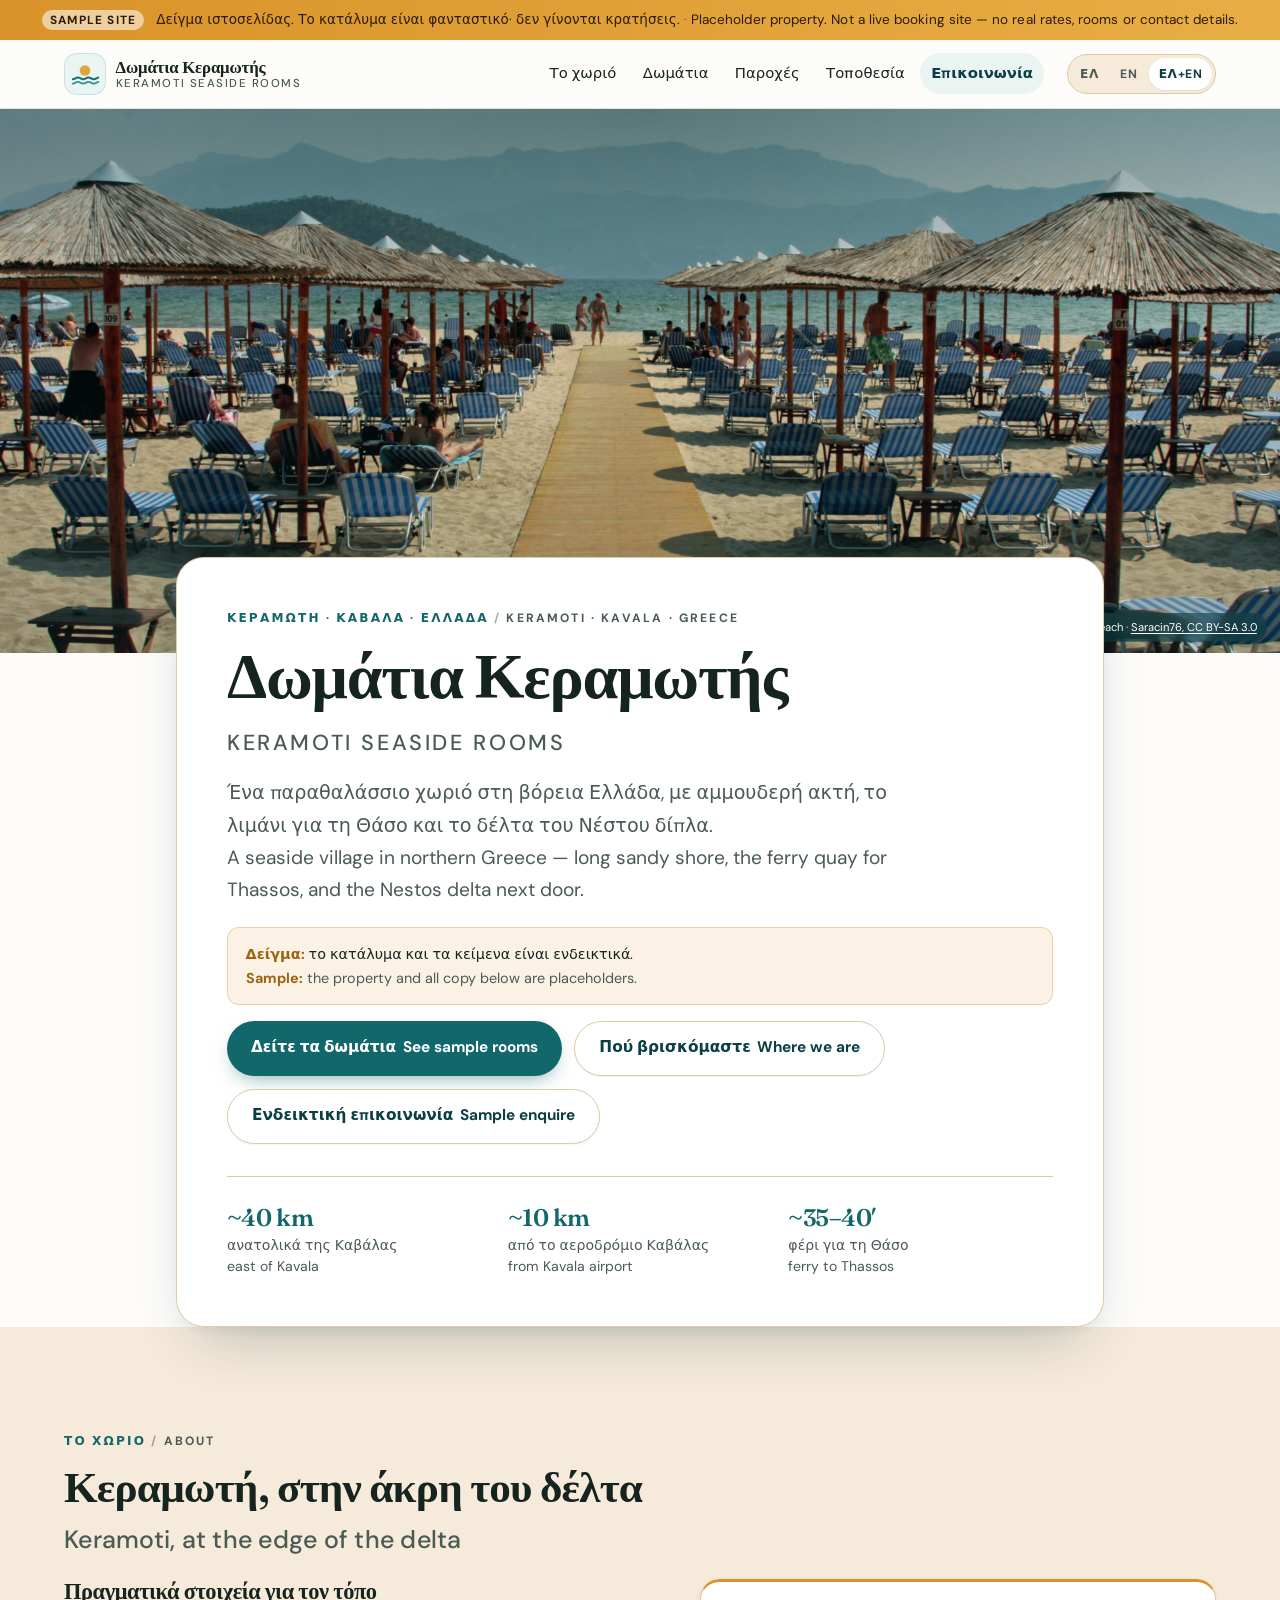
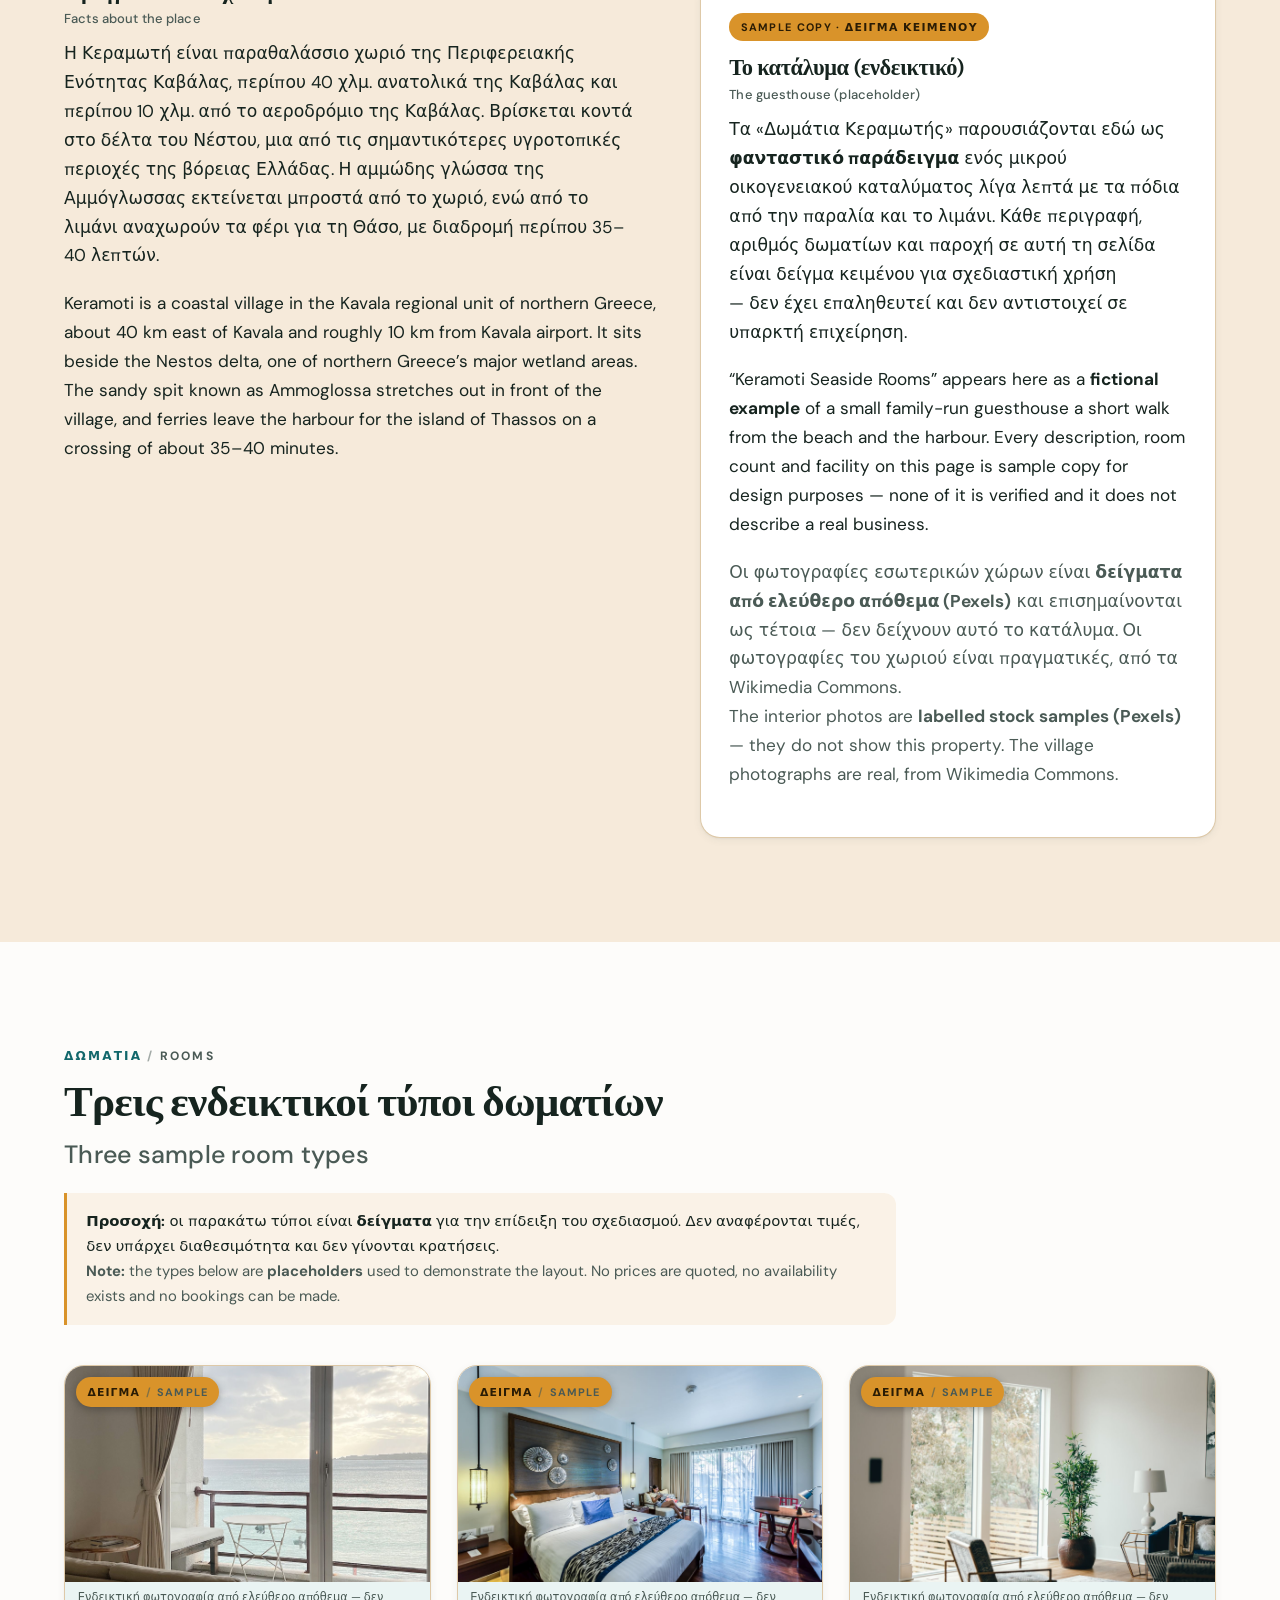
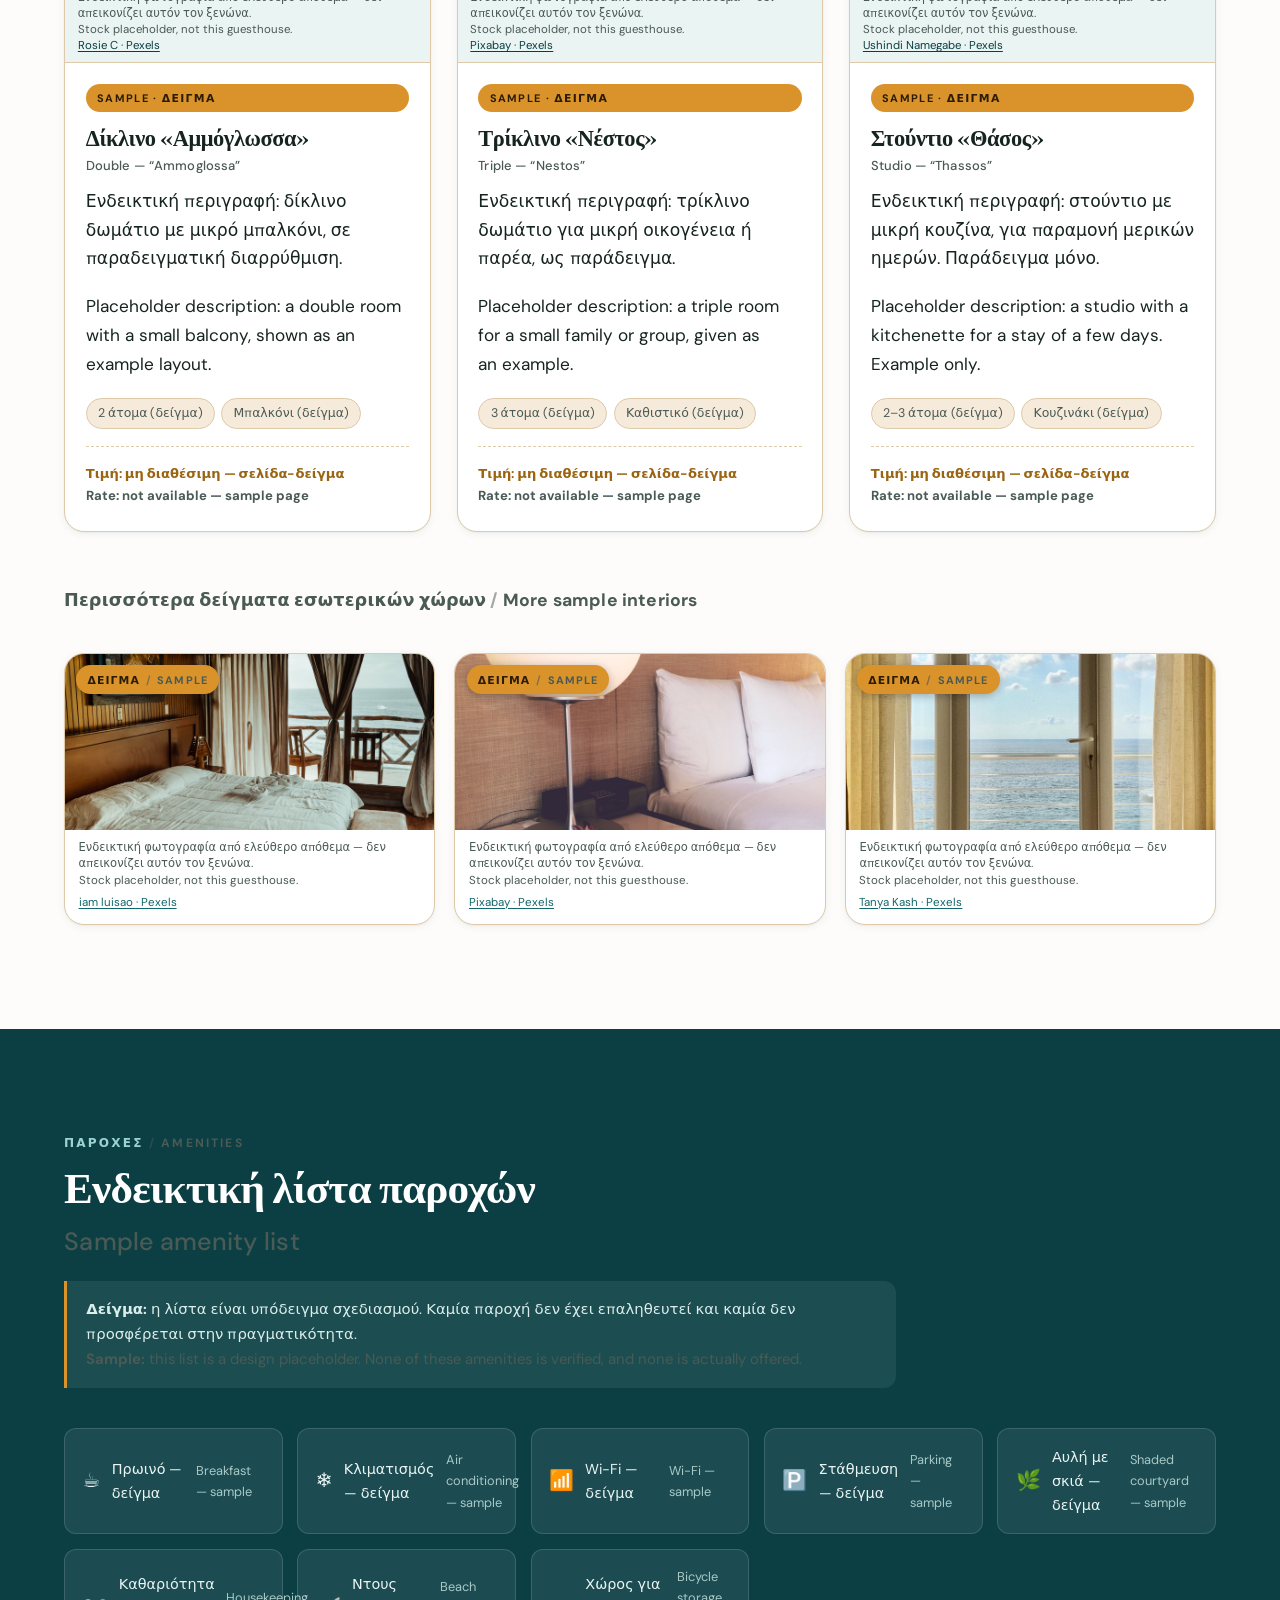
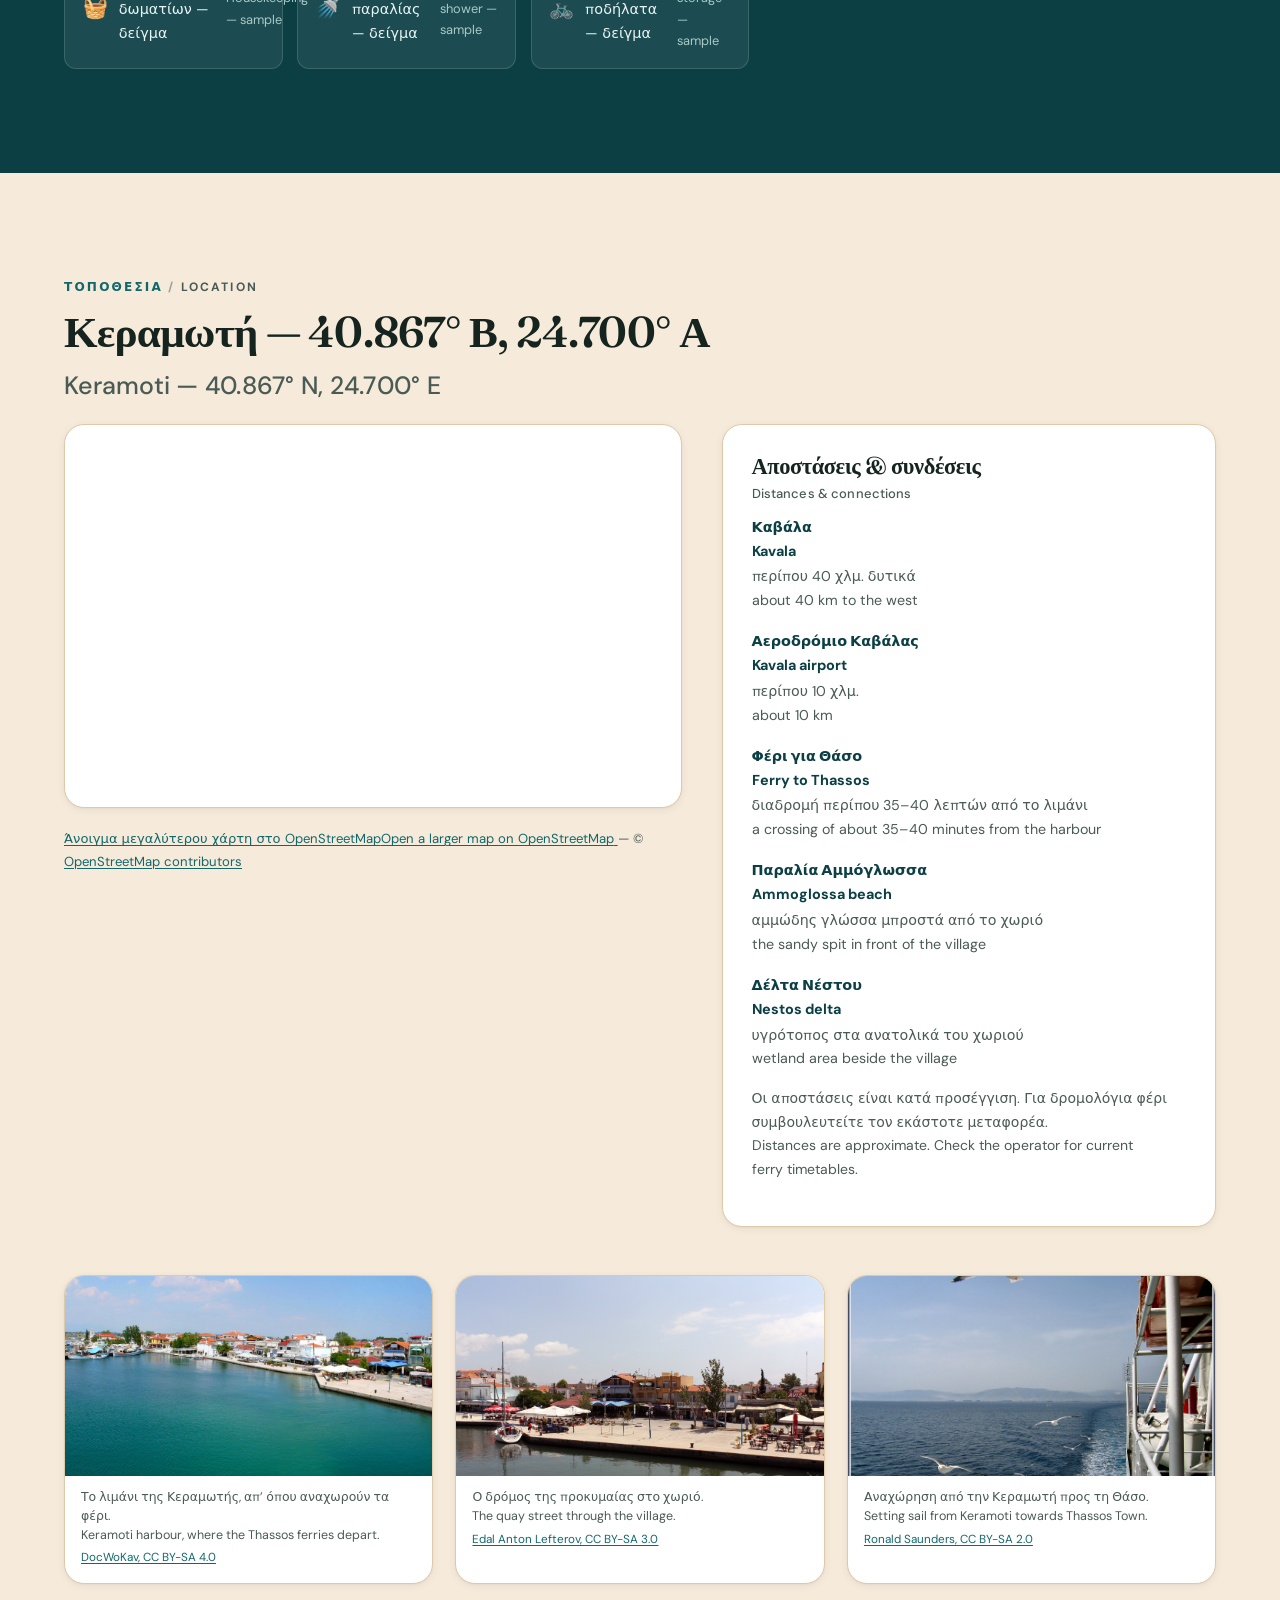
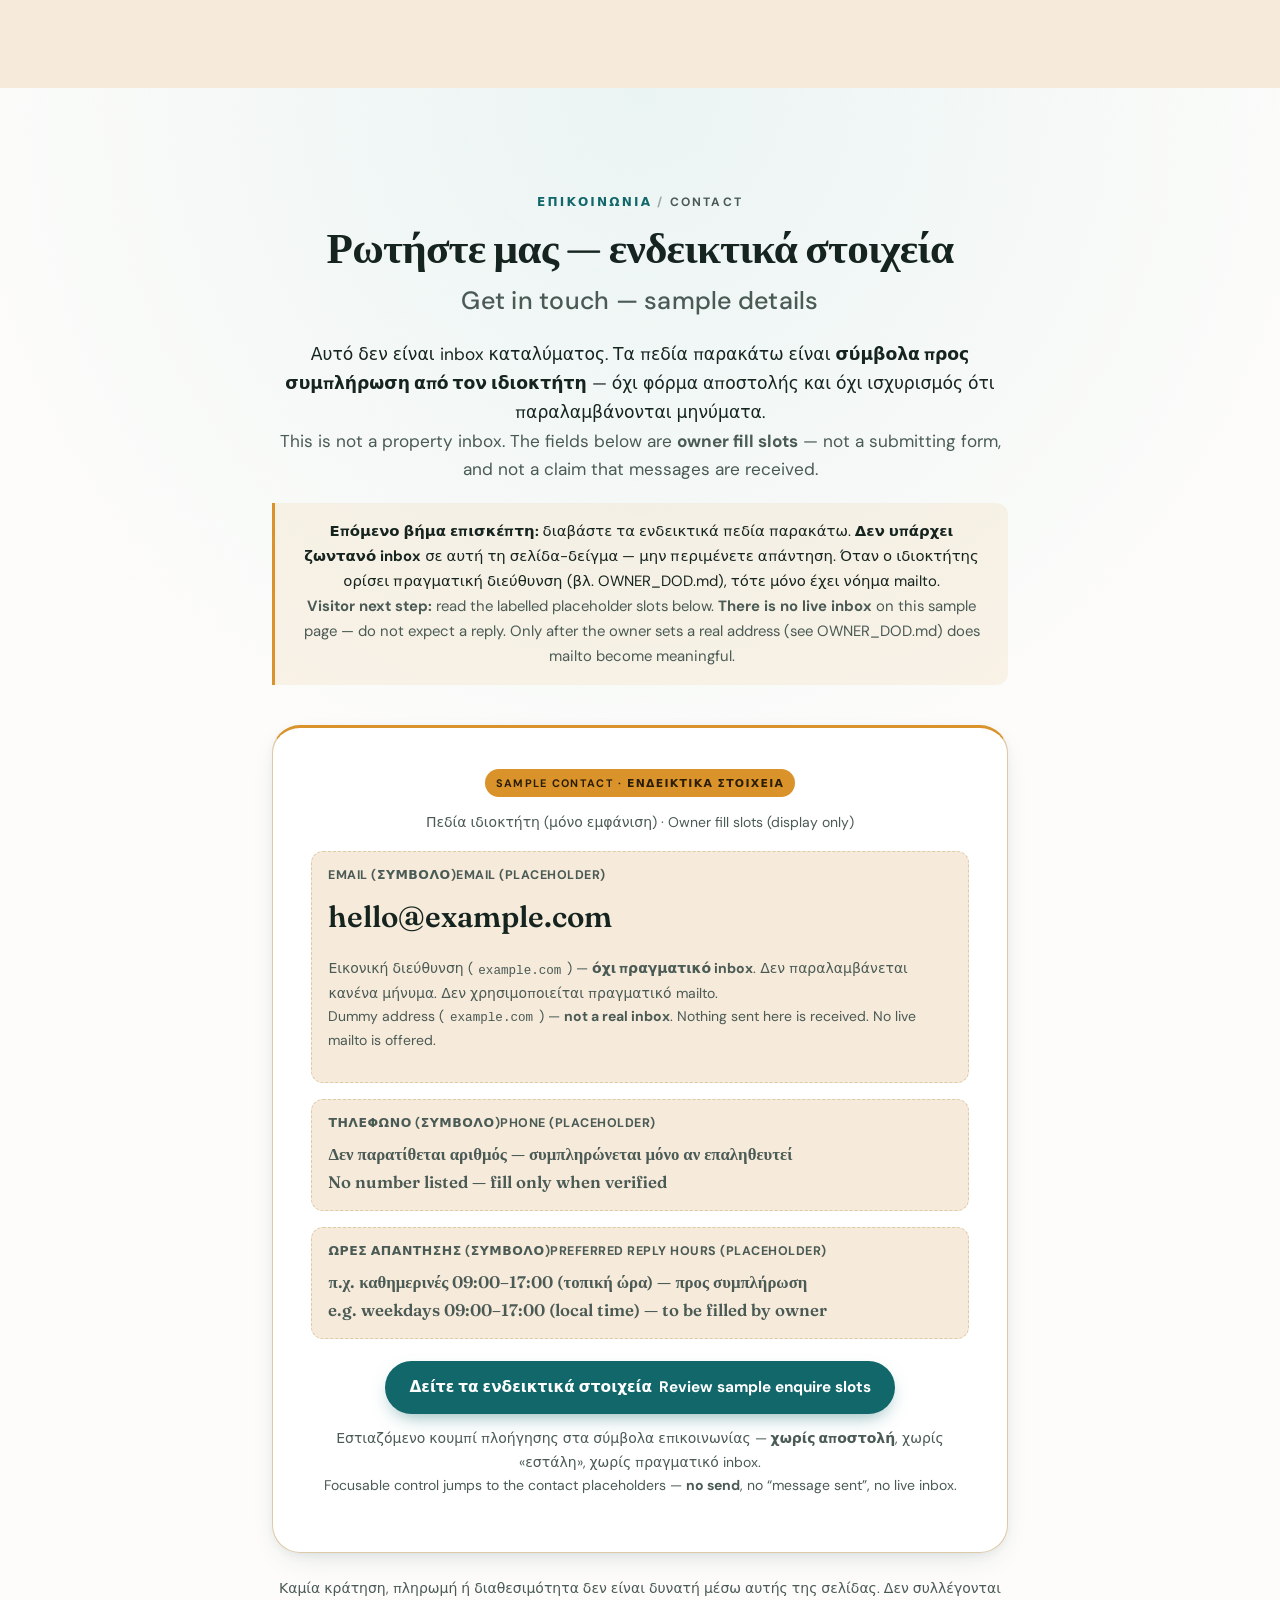
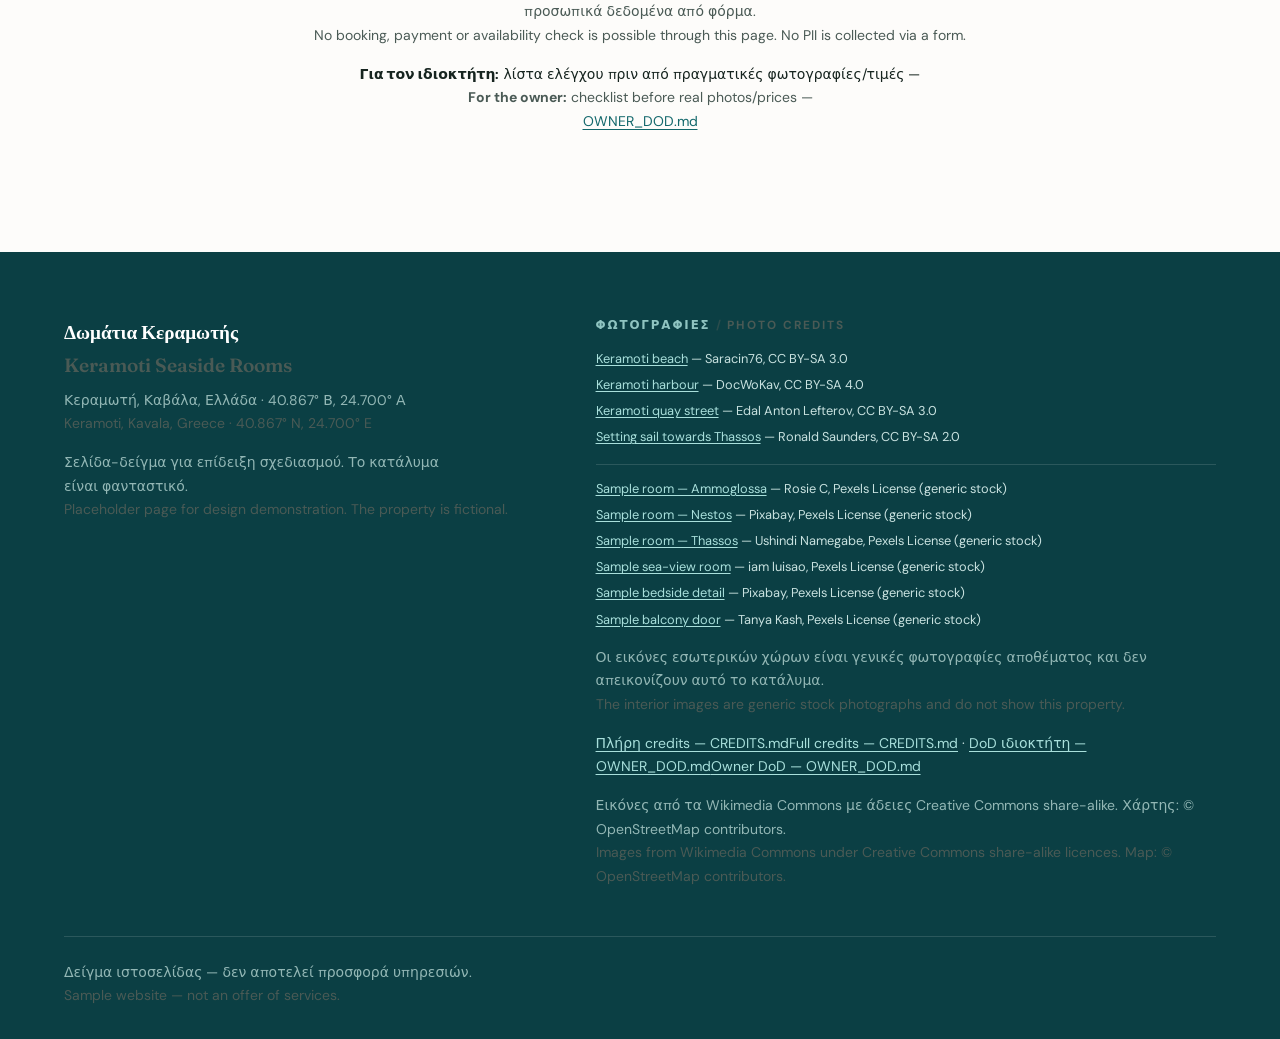
==== commit f66abcc1: "KER-001: owner-ready enquire placeholders and OWNER_DOD (AC-01..07) Harden the static v0.2 Pages sam" ====
--- a/index.html
+++ b/index.html
@@ -97,6 +97,7 @@
     <div class="hero__cta">
       <a class="btn btn--primary" href="#rooms"><span lang="el">Δείτε τα δωμάτια</span><span lang="en">See sample rooms</span></a>
       <a class="btn btn--ghost" href="#location"><span lang="el">Πού βρισκόμαστε</span><span lang="en">Where we are</span></a>
+      <a class="btn btn--ghost" href="#contact"><span lang="el">Ενδεικτική επικοινωνία</span><span lang="en">Sample enquire</span></a>
     </div>
     <ul class="hero__facts">
       <li><b>~40 km</b> <span lang="el">ανατολικά της Καβάλας</span><span lang="en">east of Kavala</span></li>
@@ -349,27 +350,80 @@
 </section>
 
 <!-- ============ 7. CONTACT ============ -->
+<!-- OWNER: replace enquire placeholders below with verified email / phone / hours; see OWNER_DOD.md -->
 <section class="section section--contact" id="contact">
   <div class="wrap wrap--narrow">
     <p class="eyebrow"><span lang="el">Επικοινωνία</span><span lang="en">Contact</span></p>
     <h2><span lang="el">Ρωτήστε μας — ενδεικτικά στοιχεία</span><span lang="en">Get in touch — sample details</span></h2>
     <p>
-      <span lang="el">Σε μια πραγματική σελίδα εδώ θα υπήρχε φόρμα ή στοιχεία επικοινωνίας του καταλύματος. Σε αυτό το δείγμα υπάρχει μόνο μια εικονική διεύθυνση email.</span>
-      <span lang="en">On a real site this is where an enquiry form or the property’s contact details would sit. On this placeholder there is only a dummy email address.</span>
+      <span lang="el">Αυτό δεν είναι inbox καταλύματος. Τα πεδία παρακάτω είναι <strong>σύμβολα προς συμπλήρωση από τον ιδιοκτήτη</strong> — όχι φόρμα αποστολής και όχι ισχυρισμός ότι παραλαμβάνονται μηνύματα.</span>
+      <span lang="en">This is not a property inbox. The fields below are <strong>owner fill slots</strong> — not a submitting form, and not a claim that messages are received.</span>
+    </p>
+    <p class="section__note">
+      <span lang="el"><strong>Επόμενο βήμα επισκέπτη:</strong> διαβάστε τα ενδεικτικά πεδία παρακάτω. <strong>Δεν υπάρχει ζωντανό inbox</strong> σε αυτή τη σελίδα-δείγμα — μην περιμένετε απάντηση. Όταν ο ιδιοκτήτης ορίσει πραγματική διεύθυνση (βλ. OWNER_DOD.md), τότε μόνο έχει νόημα mailto.</span>
+      <span lang="en"><strong>Visitor next step:</strong> read the labelled placeholder slots below. <strong>There is no live inbox</strong> on this sample page — do not expect a reply. Only after the owner sets a real address (see OWNER_DOD.md) does mailto become meaningful.</span>
     </p>
 
     <div class="contact-card">
       <p class="tag tag--sample">SAMPLE CONTACT · ΕΝΔΕΙΚΤΙΚΑ ΣΤΟΙΧΕΙΑ</p>
-      <p class="contact-card__email"><a href="mailto:hello@example.com">hello@example.com</a></p>
-      <p class="muted">
-        <span lang="el">Εικονική διεύθυνση (<code>example.com</code>). Δεν παραλαμβάνεται κανένα μήνυμα. Δεν παρατίθεται τηλέφωνο, γιατί δεν υπάρχει πραγματικός αριθμός.</span>
-        <span lang="en">Dummy address (<code>example.com</code>). Nothing sent here is received. No phone number is listed, because there is no real one.</span>
+      <p class="muted small owner-slot-hint">
+        <span lang="el">Πεδία ιδιοκτήτη (μόνο εμφάνιση) · Owner fill slots (display only)</span>
       </p>
+
+      <dl class="enquire-slots">
+        <!-- OWNER: replace — email -->
+        <div class="enquire-slot">
+          <dt><span lang="el">Email (σύμβολο)</span><span lang="en">Email (placeholder)</span></dt>
+          <dd id="enquireSlots">
+            <p class="contact-card__email"><span class="enquire-sample-email" aria-label="Sample email placeholder">hello@example.com</span></p>
+            <p class="muted small">
+              <span lang="el">Εικονική διεύθυνση (<code>example.com</code>) — <strong>όχι πραγματικό inbox</strong>. Δεν παραλαμβάνεται κανένα μήνυμα. Δεν χρησιμοποιείται πραγματικό mailto.</span>
+              <span lang="en">Dummy address (<code>example.com</code>) — <strong>not a real inbox</strong>. Nothing sent here is received. No live mailto is offered.</span>
+            </p>
+          </dd>
+        </div>
+        <!-- OWNER: replace — phone (only when verified; do not invent) -->
+        <div class="enquire-slot">
+          <dt><span lang="el">Τηλέφωνο (σύμβολο)</span><span lang="en">Phone (placeholder)</span></dt>
+          <dd>
+            <p class="enquire-slot__value" aria-label="Phone placeholder / Σύμβολο τηλεφώνου">
+              <span lang="el">Δεν παρατίθεται αριθμός — συμπληρώνεται μόνο αν επαληθευτεί</span>
+              <span lang="en">No number listed — fill only when verified</span>
+            </p>
+          </dd>
+        </div>
+        <!-- OWNER: replace — preferred reply hours -->
+        <div class="enquire-slot">
+          <dt><span lang="el">Ώρες απάντησης (σύμβολο)</span><span lang="en">Preferred reply hours (placeholder)</span></dt>
+          <dd>
+            <p class="enquire-slot__value">
+              <span lang="el">π.χ. καθημερινές 09:00–17:00 (τοπική ώρα) — προς συμπλήρωση</span>
+              <span lang="en">e.g. weekdays 09:00–17:00 (local time) — to be filled by owner</span>
+            </p>
+          </dd>
+        </div>
+      </dl>
+
+      <p class="contact-card__cta-wrap">
+        <a id="enquireControl" class="btn btn--primary enquire-control" href="#enquireSlots">
+          <span lang="el">Δείτε τα ενδεικτικά στοιχεία</span>
+          <span lang="en">Review sample enquire slots</span>
+        </a>
+      </p>
+      <p class="muted small">
+        <span lang="el">Εστιαζόμενο κουμπί πλοήγησης στα σύμβολα επικοινωνίας — <strong>χωρίς αποστολή</strong>, χωρίς «εστάλη», χωρίς πραγματικό inbox.</span>
+        <span lang="en">Focusable control jumps to the contact placeholders — <strong>no send</strong>, no “message sent”, no live inbox.</span>
+      </p>
     </div>
 
     <p class="muted small">
-      <span lang="el">Καμία κράτηση, πληρωμή ή διαθεσιμότητα δεν είναι δυνατή μέσω αυτής της σελίδας.</span>
-      <span lang="en">No booking, payment or availability check is possible through this page.</span>
+      <span lang="el">Καμία κράτηση, πληρωμή ή διαθεσιμότητα δεν είναι δυνατή μέσω αυτής της σελίδας. Δεν συλλέγονται προσωπικά δεδομένα από φόρμα.</span>
+      <span lang="en">No booking, payment or availability check is possible through this page. No PII is collected via a form.</span>
+    </p>
+    <p class="small dod-teaser">
+      <span lang="el"><strong>Για τον ιδιοκτήτη:</strong> λίστα ελέγχου πριν από πραγματικές φωτογραφίες/τιμές — </span>
+      <span lang="en"><strong>For the owner:</strong> checklist before real photos/prices — </span>
+      <a href="OWNER_DOD.md">OWNER_DOD.md</a>
     </p>
   </div>
 </section>
@@ -416,6 +470,8 @@
         </p>
         <p class="small">
           <a href="CREDITS.md"><span lang="el">Πλήρη credits — CREDITS.md</span><span lang="en">Full credits — CREDITS.md</span></a>
+          ·
+          <a href="OWNER_DOD.md"><span lang="el">DoD ιδιοκτήτη — OWNER_DOD.md</span><span lang="en">Owner DoD — OWNER_DOD.md</span></a>
         </p>
         <p class="muted small">
           <span lang="el">Εικόνες από τα Wikimedia Commons με άδειες Creative Commons share-alike. Χάρτης: © OpenStreetMap contributors.</span>
--- a/styles.css
+++ b/styles.css
@@ -848,6 +848,43 @@
   font-size: .9em;
 }
 
+.owner-slot-hint { margin: 0 0 1rem; }
+.enquire-slots {
+  margin: 0 0 1.4rem;
+  text-align: left;
+  display: grid;
+  gap: 1rem;
+}
+.enquire-slot {
+  margin: 0;
+  padding: .85rem 1rem;
+  background: var(--sand);
+  border: 1px dashed var(--sand-line);
+  border-radius: var(--radius-sm);
+}
+.enquire-slot dt {
+  font-size: .78rem;
+  font-weight: 700;
+  letter-spacing: .04em;
+  text-transform: uppercase;
+  color: var(--ink-soft);
+  margin: 0 0 .35rem;
+}
+.enquire-slot dd { margin: 0; }
+.enquire-slot__value {
+  margin: 0;
+  font-family: var(--display);
+  font-size: 1.05rem;
+  font-weight: 600;
+  color: var(--ink-soft);
+}
+.contact-card__cta-wrap { margin: 1.2rem 0 .8rem; }
+.enquire-sample-email { font: inherit; }
+.enquire-control:focus-visible {
+  outline: 3px solid var(--gold);
+  outline-offset: 3px;
+}
+
 
 /* ---------- Footer ---------- */
 .footer {
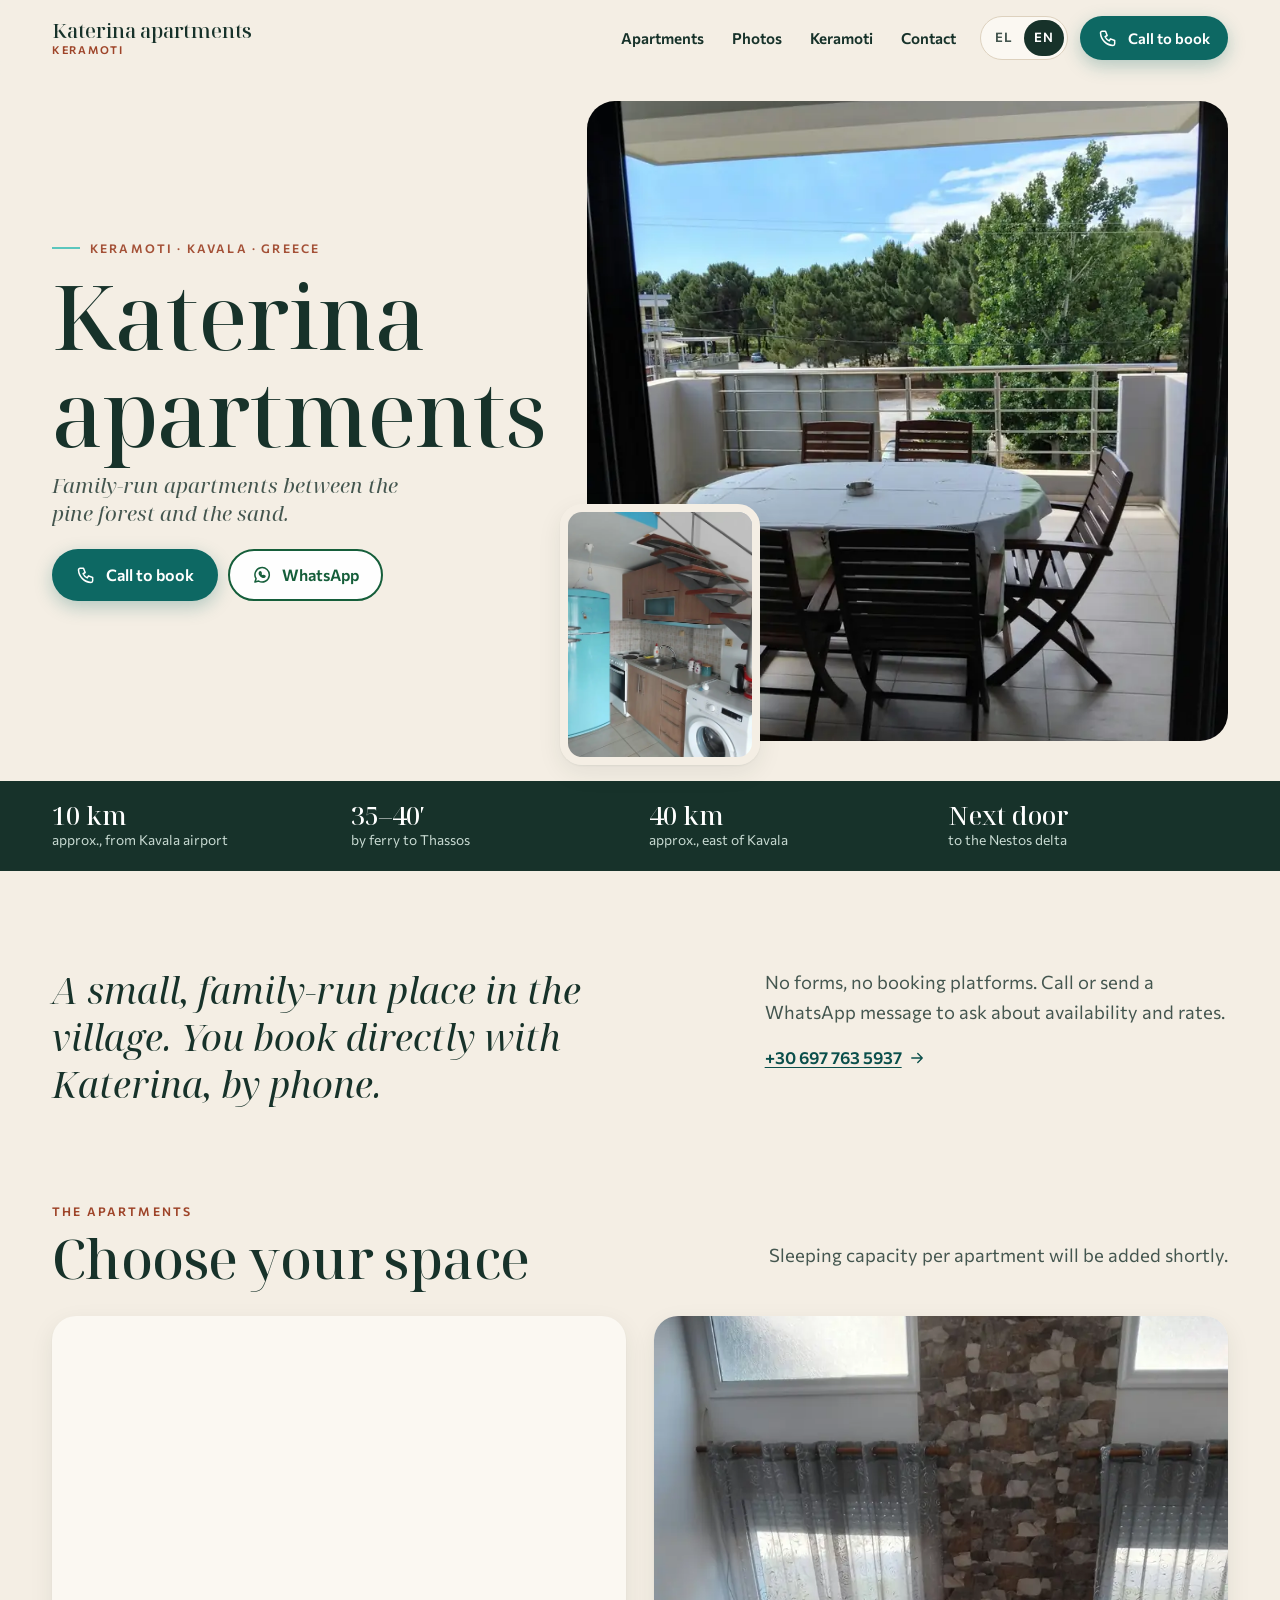
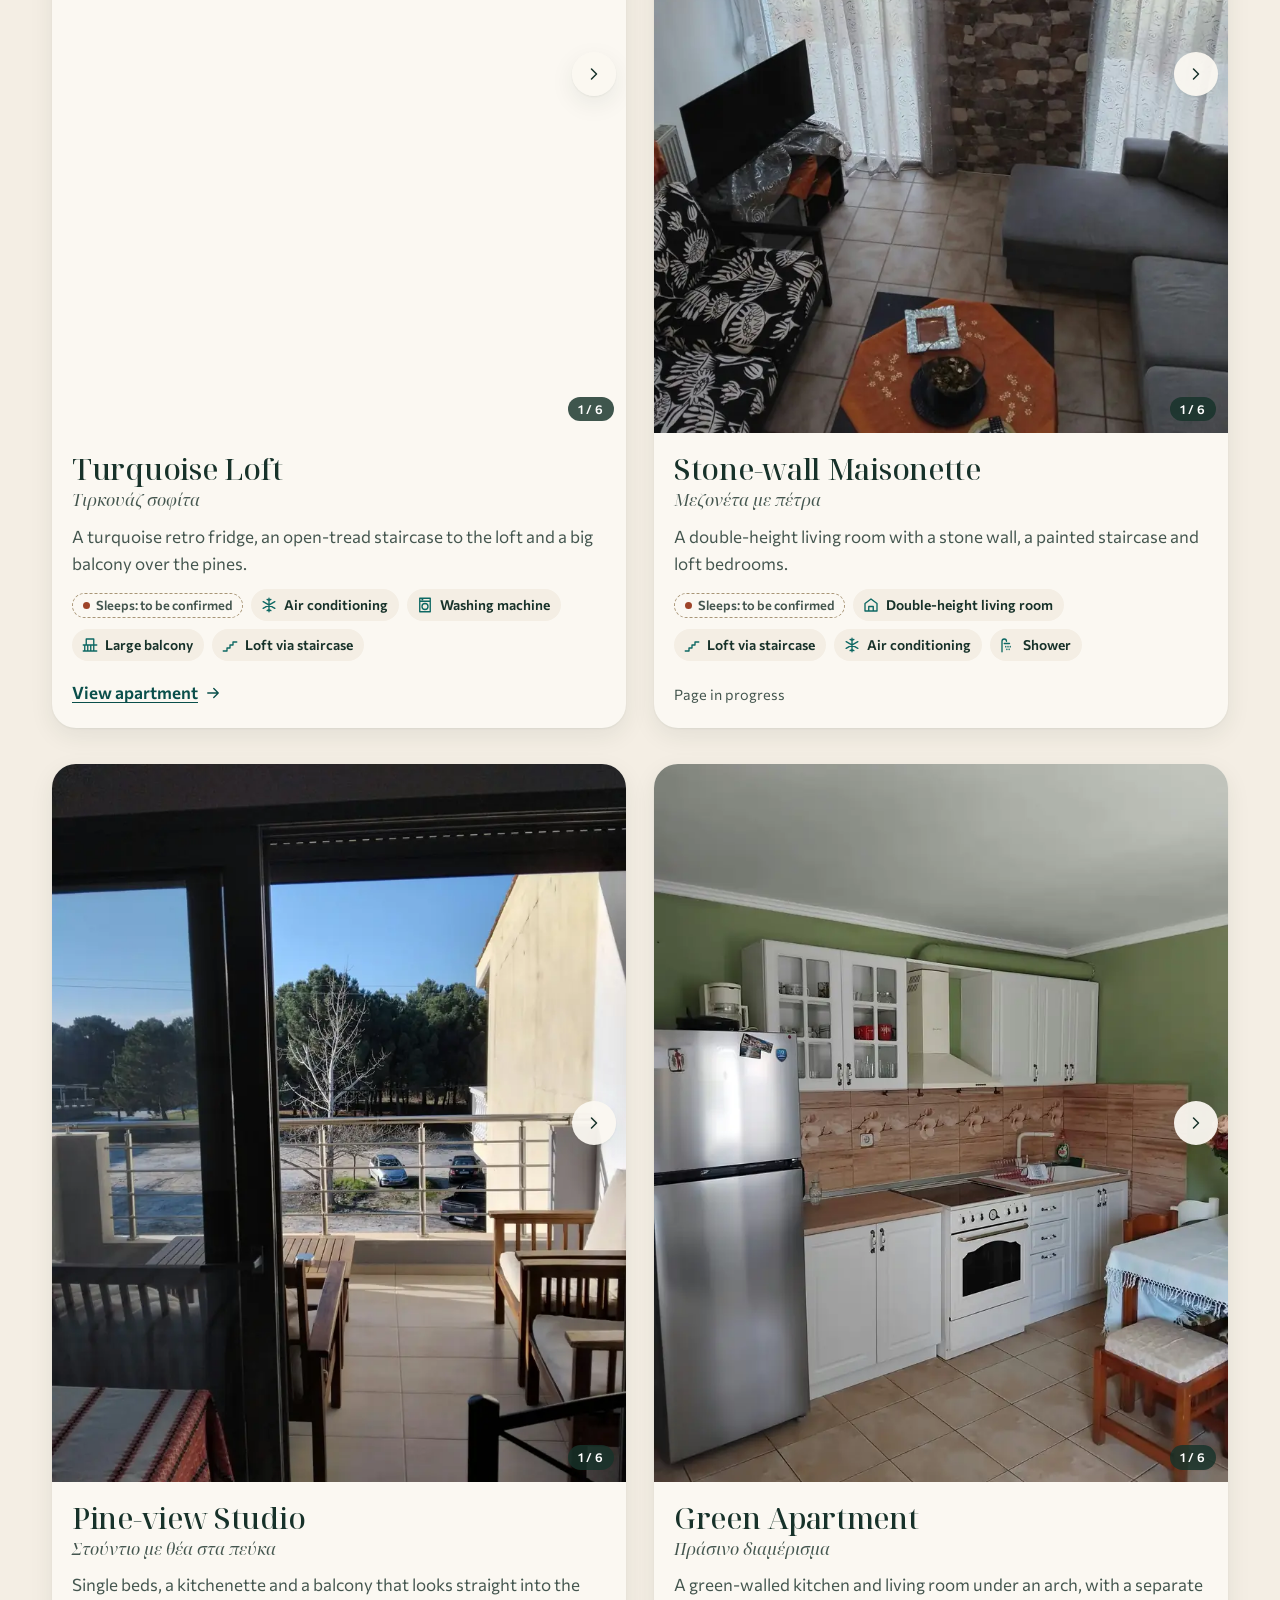
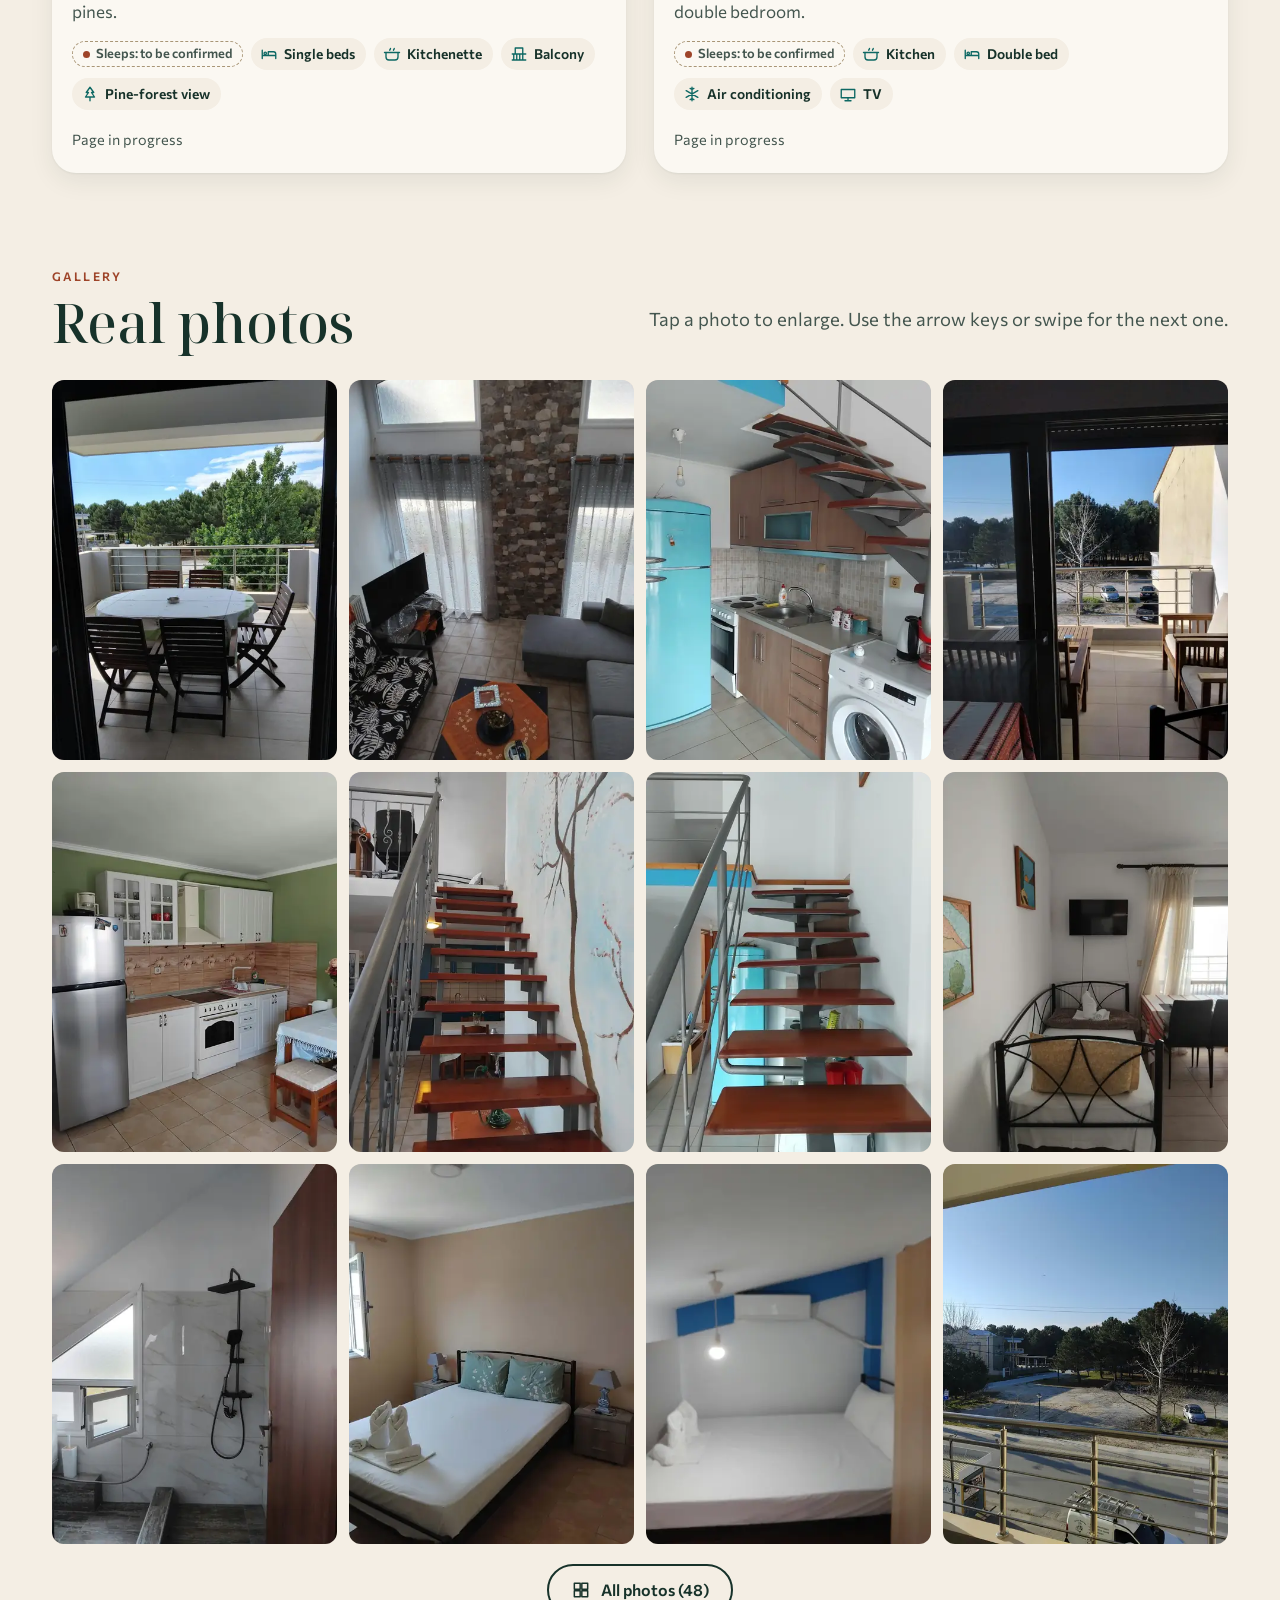
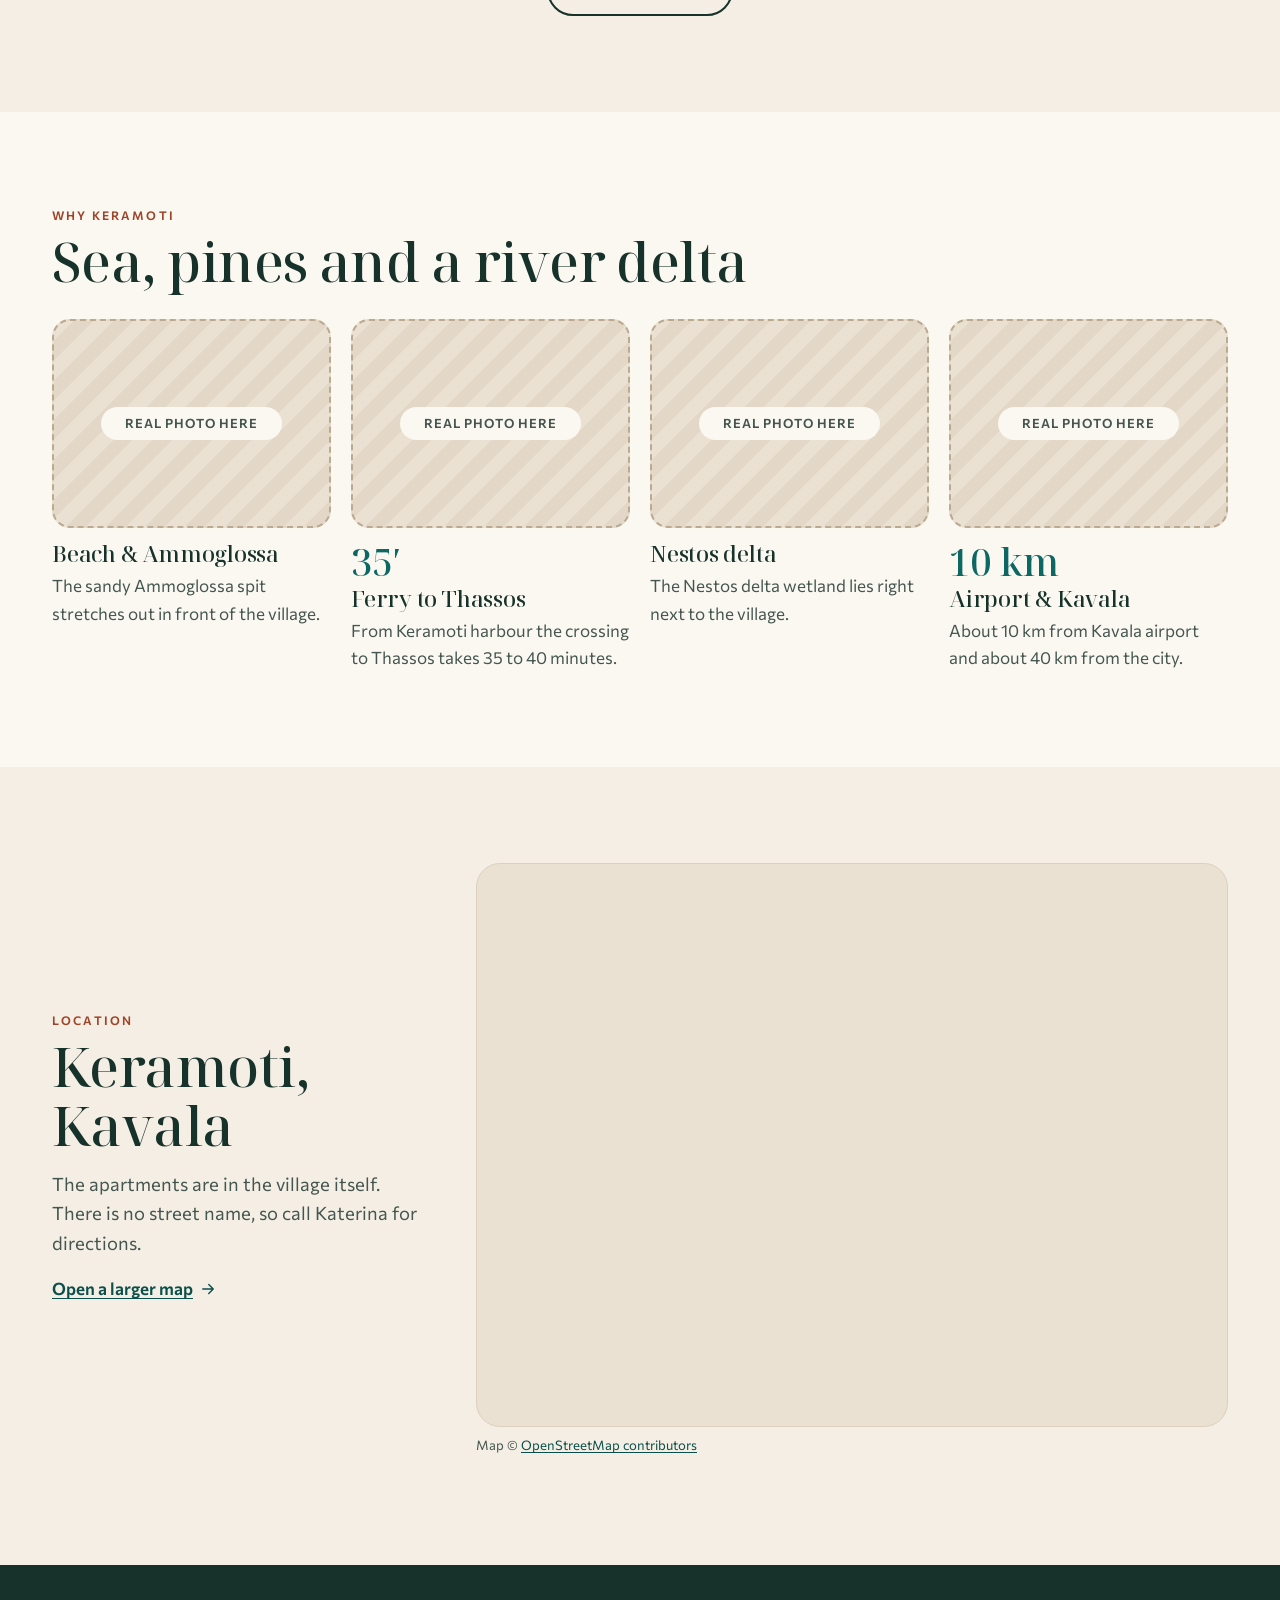
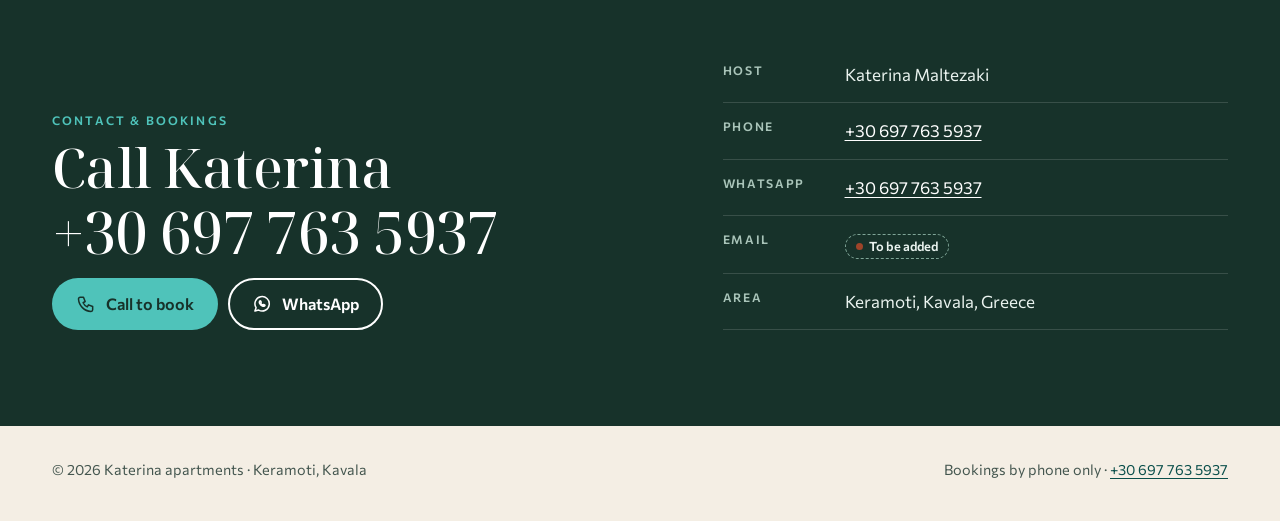
==== commit 6590b702: "Replace site with the new Katerina apartments design Full replacement of the old landing page: bilin" ====
--- a/index.html
+++ b/index.html
@@ -1,492 +1,244 @@
-<!DOCTYPE html>
-<html lang="el" data-lang="both">
+<!doctype html>
+<html lang="el" data-lang="el" data-title-el="Katerina apartments · Διαμερίσματα στην Κεραμωτή" data-title-en="Katerina apartments · Apartments in Keramoti">
 <head>
 <meta charset="utf-8">
-<meta name="viewport" content="width=device-width, initial-scale=1">
-<title>Keramoti Seaside Rooms | Δωμάτια Κεραμωτής — Κεραμωτή, Ελλάδα</title>
-<meta name="description" content="Keramoti Seaside Rooms / Δωμάτια Κεραμωτής — placeholder landing page for a sample guesthouse in Keramoti, Greece. Δείγμα σελίδας, όχι πραγματικές κρατήσεις.">
-<meta name="robots" content="noindex, nofollow">
-<meta name="theme-color" content="#12676B">
-<link rel="preconnect" href="https://fonts.googleapis.com">
-<link rel="preconnect" href="https://fonts.gstatic.com" crossorigin>
-<link href="https://fonts.googleapis.com/css2?family=Fraunces:opsz,wght@9..144,400;9..144,600;9..144,700&family=DM+Sans:wght@400;500;700&display=swap" rel="stylesheet">
-<link rel="stylesheet" href="styles.css">
+<meta name="viewport" content="width=device-width, initial-scale=1, viewport-fit=cover">
+<script>(function(){var d=document.documentElement,l=null;d.classList.add('js');try{l=new URLSearchParams(location.search).get('lang')||localStorage.getItem('lang')}catch(e){}if(l!=='el'&&l!=='en'){l=/^el\b/i.test(navigator.language||'el')?'el':'en'}d.setAttribute('data-lang',l);d.lang=l;document.title=d.getAttribute('data-title-'+l)})()</script>
+<title>Katerina apartments · Διαμερίσματα στην Κεραμωτή</title>
+<meta name="description" content="Οικογενειακά διαμερίσματα στην Κεραμωτή Καβάλας, ανάμεσα στο πευκοδάσος και την αμμουδιά. Κρατήσεις τηλεφωνικά · Family-run apartments in Keramoti, Kavala, between the pine forest and the sand. Book by phone">
+<link rel="canonical" href="https://dgetsi.github.io/keramoti-seaside-rooms/">
+<link rel="alternate" hreflang="el" href="https://dgetsi.github.io/keramoti-seaside-rooms/?lang=el">
+<link rel="alternate" hreflang="en" href="https://dgetsi.github.io/keramoti-seaside-rooms/?lang=en">
+<link rel="alternate" hreflang="x-default" href="https://dgetsi.github.io/keramoti-seaside-rooms/">
+<meta name="theme-color" content="#17322A">
+<link rel="icon" href="assets/icon.svg" type="image/svg+xml">
+<link rel="apple-touch-icon" href="assets/apple-touch-icon.png">
+<link rel="preload" href="assets/fonts/noto-serif-display-latin-500-normal.woff2" as="font" type="font/woff2" crossorigin>
+<link rel="stylesheet" href="assets/css/site.css">
+<!-- Open Graph / sharing: absolute URLs only -->
+<meta property="og:type" content="website">
+<meta property="og:site_name" content="Katerina apartments">
+<meta property="og:title" content="Katerina apartments · Διαμερίσματα στην Κεραμωτή · Katerina apartments · Apartments in Keramoti">
+<meta property="og:description" content="Οικογενειακά διαμερίσματα στην Κεραμωτή Καβάλας, ανάμεσα στο πευκοδάσος και την αμμουδιά. Κρατήσεις τηλεφωνικά · Family-run apartments in Keramoti, Kavala, between the pine forest and the sand. Book by phone">
+<meta property="og:url" content="https://dgetsi.github.io/keramoti-seaside-rooms/">
+<meta property="og:image" content="https://dgetsi.github.io/keramoti-seaside-rooms/og/home.jpg">
+<meta property="og:image:secure_url" content="https://dgetsi.github.io/keramoti-seaside-rooms/og/home.jpg">
+<meta property="og:image:type" content="image/jpeg">
+<meta property="og:image:width" content="1200">
+<meta property="og:image:height" content="630">
+<meta property="og:image:alt" content="Katerina apartments, Keramoti: balcony over the pines, turquoise kitchen and stone-wall living room">
+<meta property="og:locale" content="el_GR">
+<meta property="og:locale:alternate" content="en_GB">
+<meta name="twitter:card" content="summary_large_image">
+<meta name="twitter:title" content="Katerina apartments · Διαμερίσματα στην Κεραμωτή · Katerina apartments · Apartments in Keramoti">
+<meta name="twitter:description" content="Οικογενειακά διαμερίσματα στην Κεραμωτή Καβάλας, ανάμεσα στο πευκοδάσος και την αμμουδιά. Κρατήσεις τηλεφωνικά · Family-run apartments in Keramoti, Kavala, between the pine forest and the sand. Book by phone">
+<meta name="twitter:image" content="https://dgetsi.github.io/keramoti-seaside-rooms/og/home.jpg">
+<meta name="twitter:image:alt" content="Katerina apartments, Keramoti: balcony over the pines, turquoise kitchen and stone-wall living room">
+<script type="application/ld+json">{"@context": "https://schema.org", "@type": "LodgingBusiness", "name": "Katerina apartments", "url": "https://dgetsi.github.io/keramoti-seaside-rooms/", "telephone": "+30 697 763 5937", "image": "https://dgetsi.github.io/keramoti-seaside-rooms/og/home.jpg", "address": {"@type": "PostalAddress", "addressLocality": "Keramoti", "addressRegion": "Kavala", "addressCountry": "GR"}, "geo": {"@type": "GeoCoordinates", "latitude": 40.857, "longitude": 24.702}}</script>
 </head>
 <body>
+<a class="skip" href="#main"><span class="i-el" lang="el">Μετάβαση στο περιεχόμενο</span><span class="i-en" lang="en">Skip to content</span></a>
+<svg width="0" height="0" style="position:absolute" aria-hidden="true"><defs><symbol id="i-phone" viewBox="0 0 24 24" fill="none" stroke="currentColor" stroke-width="1.8" stroke-linecap="round" stroke-linejoin="round"><path d="M5 4h4l2 5-2.5 1.5a11 11 0 0 0 5 5L15 13l5 2v4a2 2 0 0 1-2 2A16 16 0 0 1 3 6a2 2 0 0 1 2-2"/></symbol><symbol id="i-wa" viewBox="0 0 24 24" fill="none" stroke="currentColor" stroke-width="1.8" stroke-linecap="round" stroke-linejoin="round"><path d="M3.5 20.5l1.4-4.1A8.6 8.6 0 1 1 8 19.3z"/><path d="M9.3 8.4c.3-.5.8-.5 1.1 0l.6 1.3c.1.3 0 .6-.2.8l-.4.4c.5 1 1.3 1.8 2.3 2.3l.4-.4c.2-.2.5-.3.8-.2l1.3.6c.5.3.5.8 0 1.1-.8.5-1.8.6-2.7.2a8 8 0 0 1-3.5-3.5c-.4-.9-.3-1.9.3-2.6z"/></symbol><symbol id="i-viber" viewBox="0 0 24 24" fill="none" stroke="currentColor" stroke-width="1.8" stroke-linecap="round" stroke-linejoin="round"><path d="M12 3c5 0 8 2 8 7s-3 7-8 7l-4 3v-3.5C5 15.5 4 13 4 10c0-5 3-7 8-7z"/><path d="M12.5 6.5a3.5 3.5 0 0 1 3 3M12.5 8.5a1.5 1.5 0 0 1 1 1"/></symbol><symbol id="i-fb" viewBox="0 0 24 24" fill="none" stroke="currentColor" stroke-width="1.8" stroke-linecap="round" stroke-linejoin="round"><path d="M14 8h3V4h-3a4 4 0 0 0-4 4v3H7v4h3v6h4v-6h3l1-4h-4V8z"/></symbol><symbol id="i-link" viewBox="0 0 24 24" fill="none" stroke="currentColor" stroke-width="1.8" stroke-linecap="round" stroke-linejoin="round"><path d="M10 14a4 4 0 0 0 5.7 0l3-3a4 4 0 0 0-5.7-5.7l-1 1"/><path d="M14 10a4 4 0 0 0-5.7 0l-3 3a4 4 0 0 0 5.7 5.7l1-1"/></symbol><symbol id="i-share" viewBox="0 0 24 24" fill="none" stroke="currentColor" stroke-width="1.8" stroke-linecap="round" stroke-linejoin="round"><path d="M12 3v12M7 8l5-5 5 5M5 13v6a2 2 0 0 0 2 2h10a2 2 0 0 0 2-2v-6"/></symbol><symbol id="i-ac" viewBox="0 0 24 24" fill="none" stroke="currentColor" stroke-width="1.8" stroke-linecap="round" stroke-linejoin="round"><path d="M12 3v18M4.2 7.5l15.6 9M4.2 16.5l15.6-9M9.5 4.5 12 6l2.5-1.5M9.5 19.5 12 18l2.5 1.5"/></symbol><symbol id="i-kitchen" viewBox="0 0 24 24" fill="none" stroke="currentColor" stroke-width="1.8" stroke-linecap="round" stroke-linejoin="round"><path d="M4 10h16v6a4 4 0 0 1-4 4H8a4 4 0 0 1-4-4zM2 10h20M9 7c0-1 1-1 1-2.5M14 7c0-1 1-1 1-2.5"/></symbol><symbol id="i-fridge" viewBox="0 0 24 24" fill="none" stroke="currentColor" stroke-width="1.8" stroke-linecap="round" stroke-linejoin="round"><path d="M7 3h10a1 1 0 0 1 1 1v16a1 1 0 0 1-1 1H7a1 1 0 0 1-1-1V4a1 1 0 0 1 1-1zM6 10h12M9 6v2M9 13v3"/></symbol><symbol id="i-washer" viewBox="0 0 24 24" fill="none" stroke="currentColor" stroke-width="1.8" stroke-linecap="round" stroke-linejoin="round"><path d="M5 3h14v18H5zM5 7h14"/><circle cx="12" cy="14" r="4"/><path d="M8 5h1"/></symbol><symbol id="i-balcony" viewBox="0 0 24 24" fill="none" stroke="currentColor" stroke-width="1.8" stroke-linecap="round" stroke-linejoin="round"><path d="M3 12h18M5 12v8M9 12v8M13 12v8M17 12v8M3 20h18M7 12V4h10v8"/></symbol><symbol id="i-stairs" viewBox="0 0 24 24" fill="none" stroke="currentColor" stroke-width="1.8" stroke-linecap="round" stroke-linejoin="round"><path d="M3 20h5v-4h4v-4h4V8h5"/></symbol><symbol id="i-tv" viewBox="0 0 24 24" fill="none" stroke="currentColor" stroke-width="1.8" stroke-linecap="round" stroke-linejoin="round"><path d="M3 6h18v11H3zM8 21h8M12 17v4"/></symbol><symbol id="i-bed" viewBox="0 0 24 24" fill="none" stroke="currentColor" stroke-width="1.8" stroke-linecap="round" stroke-linejoin="round"><path d="M3 18V7M3 14h18v4M21 14v-2a3 3 0 0 0-3-3h-7v5"/><circle cx="7" cy="11" r="1.6"/></symbol><symbol id="i-shower" viewBox="0 0 24 24" fill="none" stroke="currentColor" stroke-width="1.8" stroke-linecap="round" stroke-linejoin="round"><path d="M4 21V7a3 3 0 0 1 6 0M7 10h7M9 14v.5M12 14v.5M15 14v.5M10.5 17.5v.5M13.5 17.5v.5"/></symbol><symbol id="i-pine" viewBox="0 0 24 24" fill="none" stroke="currentColor" stroke-width="1.8" stroke-linecap="round" stroke-linejoin="round"><path d="M12 3l5 7h-3l4 6H6l4-6H7zM12 16v5"/></symbol><symbol id="i-home" viewBox="0 0 24 24" fill="none" stroke="currentColor" stroke-width="1.8" stroke-linecap="round" stroke-linejoin="round"><path d="M4 20V10l8-6 8 6v10zM9 20v-6h6v6"/></symbol><symbol id="i-arrow" viewBox="0 0 24 24" fill="none" stroke="currentColor" stroke-width="1.8" stroke-linecap="round" stroke-linejoin="round"><path d="M5 12h14M13 6l6 6-6 6"/></symbol><symbol id="i-back" viewBox="0 0 24 24" fill="none" stroke="currentColor" stroke-width="1.8" stroke-linecap="round" stroke-linejoin="round"><path d="M19 12H5M11 6l-6 6 6 6"/></symbol><symbol id="i-prev" viewBox="0 0 24 24" fill="none" stroke="currentColor" stroke-width="1.8" stroke-linecap="round" stroke-linejoin="round"><path d="M15 6l-6 6 6 6"/></symbol><symbol id="i-next" viewBox="0 0 24 24" fill="none" stroke="currentColor" stroke-width="1.8" stroke-linecap="round" stroke-linejoin="round"><path d="M9 6l6 6-6 6"/></symbol><symbol id="i-close" viewBox="0 0 24 24" fill="none" stroke="currentColor" stroke-width="1.8" stroke-linecap="round" stroke-linejoin="round"><path d="M6 6l12 12M18 6 6 18"/></symbol><symbol id="i-grid" viewBox="0 0 24 24" fill="none" stroke="currentColor" stroke-width="1.8" stroke-linecap="round" stroke-linejoin="round"><path d="M4 4h7v7H4zM13 4h7v7h-7zM4 13h7v7H4zM13 13h7v7h-7z"/></symbol><symbol id="i-mail" viewBox="0 0 24 24" fill="none" stroke="currentColor" stroke-width="1.8" stroke-linecap="round" stroke-linejoin="round"><path d="M3 6h18v12H3zM3 7l9 6 9-6"/></symbol><symbol id="i-pin" viewBox="0 0 24 24" fill="none" stroke="currentColor" stroke-width="1.8" stroke-linecap="round" stroke-linejoin="round"><path d="M12 21s-7-6.2-7-11.5a7 7 0 0 1 14 0C19 14.8 12 21 12 21z"/><circle cx="12" cy="9.5" r="2.5"/></symbol></defs></svg>
+<header class="hdr">
+ <div class="wrap">
+  <a class="brand" href="./"><b>Katerina apartments</b><small><span class="i-el" lang="el">Κεραμωτή</span><span class="i-en" lang="en">Keramoti</span></small></a>
+  <nav class="nav" aria-label="Κύριο μενού" data-aria-el="Κύριο μενού" data-aria-en="Main menu"><a href="#apartments"><span class="i-el" lang="el">Διαμερίσματα</span><span class="i-en" lang="en">Apartments</span></a><a href="#photos"><span class="i-el" lang="el">Φωτογραφίες</span><span class="i-en" lang="en">Photos</span></a><a href="#keramoti"><span class="i-el" lang="el">Κεραμωτή</span><span class="i-en" lang="en">Keramoti</span></a><a href="#contact"><span class="i-el" lang="el">Επικοινωνία</span><span class="i-en" lang="en">Contact</span></a></nav>
+  <div class="lang" role="group" aria-label="Γλώσσα / Language">
+   <button type="button" data-set-lang="el" aria-pressed="true"><span aria-hidden="true">EL</span><span class="sr-only">Ελληνικά</span></button>
+   <button type="button" data-set-lang="en" aria-pressed="false"><span aria-hidden="true">EN</span><span class="sr-only">English</span></button>
+  </div>
+  <a class="btn btn-call btn-sm" href="tel:+306977635937"><svg aria-hidden="true" focusable="false"><use href="#i-phone"/></svg><span class="i-el" lang="el">Καλέστε για κράτηση</span><span class="i-en" lang="en">Call to book</span></a>
+ </div>
+</header><main id="main">
+<section class="hero" aria-labelledby="h1">
+ <div class="hero-media"><picture><source type="image/webp" srcset="assets/img/turquoise-loft-03-480.webp 480w,assets/img/turquoise-loft-03-800.webp 800w,assets/img/turquoise-loft-03-1200.webp 1200w" sizes="(min-width:960px) 55vw, 100vw"><img src="assets/img/turquoise-loft-03-800.jpg" width="1200" height="1600" alt="Μεγάλο μπαλκόνι με τραπέζι, πάνω από το πευκοδάσος" data-alt-el="Μεγάλο μπαλκόνι με τραπέζι, πάνω από το πευκοδάσος" data-alt-en="Large balcony with a table, over the pine forest" fetchpriority="high" loading="eager" decoding="async"></picture></div>
+ <div class="hero-aside" aria-hidden="true"><picture><source type="image/webp" srcset="assets/img/turquoise-loft-01-480.webp 480w,assets/img/turquoise-loft-01-800.webp 800w,assets/img/turquoise-loft-01-1200.webp 1200w" sizes="200px"><img src="assets/img/turquoise-loft-01-800.jpg" width="1200" height="1600" alt="Κουζίνα με τιρκουάζ ρετρό ψυγείο, πλυντήριο και την ανοιχτή σκάλα από πάνω" data-alt-el="Κουζίνα με τιρκουάζ ρετρό ψυγείο, πλυντήριο και την ανοιχτή σκάλα από πάνω" data-alt-en="Kitchen with turquoise retro fridge, washing machine and the open-tread staircase above" loading="lazy" decoding="async"></picture></div>
+ <div class="hero-copy on-photo">
+  <p class="kicker"><span class="i-el" lang="el">Κεραμωτή · Καβάλα</span><span class="i-en" lang="en">Keramoti · Kavala · Greece</span></p>
+  <h1 id="h1">Katerina apartments</h1>
+  <p class="tagline"><span class="i-el" lang="el">Οικογενειακά διαμερίσματα ανάμεσα στο πευκοδάσος και την αμμουδιά.</span><span class="i-en" lang="en">Family-run apartments between the pine forest and the sand.</span></p>
+  <div class="cta-row"><a class="btn btn-call " href="tel:+306977635937"><svg aria-hidden="true" focusable="false"><use href="#i-phone"/></svg><span class="i-el" lang="el">Καλέστε για κράτηση</span><span class="i-en" lang="en">Call to book</span></a><a class="btn btn-wa " href="https://wa.me/306977635937" rel="noopener"><svg aria-hidden="true" focusable="false"><use href="#i-wa"/></svg><span class="i-el" lang="el">WhatsApp</span><span class="i-en" lang="en">WhatsApp</span></a></div>
+ </div>
+</section>
+<ul class="facts" aria-label="Αποστάσεις" data-aria-el="Αποστάσεις" data-aria-en="Distances">
+ <li><b>10 km</b><small><span class="i-el" lang="el">περίπου, από το αεροδρόμιο Καβάλας</span><span class="i-en" lang="en">approx., from Kavala airport</span></small></li>
+ <li><b>35–40′</b><small><span class="i-el" lang="el">με το φέρι για Θάσο</span><span class="i-en" lang="en">by ferry to Thassos</span></small></li>
+ <li><b>40 km</b><small><span class="i-el" lang="el">περίπου, ανατολικά της Καβάλας</span><span class="i-en" lang="en">approx., east of Kavala</span></small></li>
+ <li><b><span class="i-el" lang="el">Δίπλα</span><span class="i-en" lang="en">Next door</span></b><small><span class="i-el" lang="el">στο Δέλτα του Νέστου</span><span class="i-en" lang="en">to the Nestos delta</span></small></li>
+</ul>
 
-<a class="skip-link" href="#main">
-  <span lang="el">Μετάβαση στο περιεχόμενο</span>
-  <span lang="en">Skip to content</span>
-</a>
+<section class="sec">
+ <div class="wrap intro reveal">
+  <p class="big"><span class="i-el" lang="el">Ένα μικρό, οικογενειακό κατάλυμα στο χωριό. Κλείνετε απευθείας με την Κατερίνα, στο τηλέφωνο.</span><span class="i-en" lang="en">A small, family-run place in the village. You book directly with Katerina, by phone.</span></p>
+  <div>
+   <p class="lede"><span class="i-el" lang="el">Χωρίς φόρμες και χωρίς πλατφόρμες. Πάρτε τηλέφωνο ή στείλτε μήνυμα στο WhatsApp για διαθεσιμότητα και τιμές.</span><span class="i-en" lang="en">No forms, no booking platforms. Call or send a WhatsApp message to ask about availability and rates.</span></p>
+   <p><a class="more" href="tel:+306977635937">+30 697 763 5937 <svg aria-hidden="true" focusable="false"><use href="#i-arrow"/></svg></a></p>
+  </div>
+ </div>
+</section>
 
-<!-- ============ SITE-WIDE PLACEHOLDER NOTICE ============ -->
-<div class="notice-bar" role="note">
-  <strong>SAMPLE SITE</strong>
-  <span lang="el">Δείγμα ιστοσελίδας. Το κατάλυμα είναι φανταστικό· δεν γίνονται κρατήσεις.</span>
-  <span lang="en">Placeholder property. Not a live booking site — no real rates, rooms or contact details.</span>
+<section class="sec" id="apartments" aria-labelledby="h-apts" style="padding-top:0">
+ <div class="wrap">
+  <div class="sec-head reveal"><div><span class="kicker"><span class="i-el" lang="el">Τα διαμερίσματα</span><span class="i-en" lang="en">The apartments</span></span>
+   <h2 id="h-apts"><span class="i-el" lang="el">Διαλέξτε τον χώρο σας</span><span class="i-en" lang="en">Choose your space</span></h2></div>
+   <p class="lede"><span class="i-el" lang="el">Ο αριθμός ατόμων ανά διαμέρισμα θα συμπληρωθεί σύντομα.</span><span class="i-en" lang="en">Sleeping capacity per apartment will be added shortly.</span></p></div>
+  <div class="cards">
+   <article class="card reveal">
+    <div class="car" data-car>
+  <div class="car-track" tabindex="0" role="group" aria-roledescription="carousel" aria-label="Τιρκουάζ σοφίτα: φωτογραφίες" data-aria-el="Τιρκουάζ σοφίτα: φωτογραφίες" data-aria-en="Turquoise Loft: photos"><a href="assets/img/turquoise-loft-01-1200.webp" data-lb="turquoise-loft"><picture><source type="image/webp" srcset="assets/img/turquoise-loft-01-480.webp 480w,assets/img/turquoise-loft-01-800.webp 800w,assets/img/turquoise-loft-01-1200.webp 1200w" sizes="(min-width:760px) 600px, 100vw"><img src="assets/img/turquoise-loft-01-800.jpg" width="1200" height="1600" alt="Κουζίνα με τιρκουάζ ρετρό ψυγείο, πλυντήριο και την ανοιχτή σκάλα από πάνω" data-alt-el="Κουζίνα με τιρκουάζ ρετρό ψυγείο, πλυντήριο και την ανοιχτή σκάλα από πάνω" data-alt-en="Kitchen with turquoise retro fridge, washing machine and the open-tread staircase above" loading="lazy" decoding="async"></picture></a><a href="assets/img/turquoise-loft-02-1200.webp" data-lb="turquoise-loft"><picture><source type="image/webp" srcset="assets/img/turquoise-loft-02-480.webp 480w,assets/img/turquoise-loft-02-800.webp 800w,assets/img/turquoise-loft-02-1200.webp 1200w" sizes="(min-width:760px) 600px, 100vw"><img src="assets/img/turquoise-loft-02-800.jpg" width="1200" height="1600" alt="Σαλόνι με μπλε καναπέ, τηλεόραση, κλιματιστικό και πόρτα προς το μπαλκόνι" data-alt-el="Σαλόνι με μπλε καναπέ, τηλεόραση, κλιματιστικό και πόρτα προς το μπαλκόνι" data-alt-en="Living room with blue sofa, TV, air conditioning and door to the balcony" loading="lazy" decoding="async"></picture></a><a href="assets/img/turquoise-loft-03-1200.webp" data-lb="turquoise-loft"><picture><source type="image/webp" srcset="assets/img/turquoise-loft-03-480.webp 480w,assets/img/turquoise-loft-03-800.webp 800w,assets/img/turquoise-loft-03-1200.webp 1200w" sizes="(min-width:760px) 600px, 100vw"><img src="assets/img/turquoise-loft-03-800.jpg" width="1200" height="1600" alt="Μεγάλο μπαλκόνι με τραπέζι, πάνω από το πευκοδάσος" data-alt-el="Μεγάλο μπαλκόνι με τραπέζι, πάνω από το πευκοδάσος" data-alt-en="Large balcony with a table, over the pine forest" loading="lazy" decoding="async"></picture></a><a href="assets/img/turquoise-loft-04-1200.webp" data-lb="turquoise-loft"><picture><source type="image/webp" srcset="assets/img/turquoise-loft-04-480.webp 480w,assets/img/turquoise-loft-04-800.webp 800w,assets/img/turquoise-loft-04-1200.webp 1200w" sizes="(min-width:760px) 600px, 100vw"><img src="assets/img/turquoise-loft-04-800.jpg" width="1200" height="1600" alt="Ανοιχτή σκάλα με ξύλινα σκαλοπάτια προς τη σοφίτα" data-alt-el="Ανοιχτή σκάλα με ξύλινα σκαλοπάτια προς τη σοφίτα" data-alt-en="Open-tread staircase with wooden steps up to the loft" loading="lazy" decoding="async"></picture></a><a href="assets/img/turquoise-loft-05-1200.webp" data-lb="turquoise-loft"><picture><source type="image/webp" srcset="assets/img/turquoise-loft-05-480.webp 480w,assets/img/turquoise-loft-05-800.webp 800w,assets/img/turquoise-loft-05-1200.webp 1200w" sizes="(min-width:760px) 600px, 100vw"><img src="assets/img/turquoise-loft-05-800.jpg" width="1200" height="1600" alt="Υπνοδωμάτιο σοφίτας με διπλό κρεβάτι και κλιματιστικό" data-alt-el="Υπνοδωμάτιο σοφίτας με διπλό κρεβάτι και κλιματιστικό" data-alt-en="Loft bedroom with double bed and air conditioning" loading="lazy" decoding="async"></picture></a><a href="assets/img/turquoise-loft-06-1200.webp" data-lb="turquoise-loft"><picture><source type="image/webp" srcset="assets/img/turquoise-loft-06-480.webp 480w,assets/img/turquoise-loft-06-800.webp 800w,assets/img/turquoise-loft-06-1200.webp 1200w" sizes="(min-width:760px) 600px, 100vw"><img src="assets/img/turquoise-loft-06-800.jpg" width="1200" height="1600" alt="Διπλό υπνοδωμάτιο με λευκά σεντόνια" data-alt-el="Διπλό υπνοδωμάτιο με λευκά σεντόνια" data-alt-en="Double bedroom with white linen" loading="lazy" decoding="async"></picture></a></div>
+  <button class="car-btn car-prev" type="button" tabindex="-1" aria-hidden="true"><svg aria-hidden="true" focusable="false"><use href="#i-prev"/></svg></button>
+  <button class="car-btn car-next" type="button" tabindex="-1" aria-hidden="true"><svg aria-hidden="true" focusable="false"><use href="#i-next"/></svg></button>
+  <span class="car-count" aria-hidden="true"></span>
+ </div>
+    <div class="card-body">
+     <h3><a href="apartments/turquoise-loft/"><span class="i-el" lang="el">Τιρκουάζ σοφίτα</span><span class="i-en" lang="en">Turquoise Loft</span></a></h3>
+     <p class="alt-name"><span class="i-el" lang="el">Turquoise Loft</span><span class="i-en" lang="en">Τιρκουάζ σοφίτα</span></p>
+     <p><span class="i-el" lang="el">Ρετρό τιρκουάζ ψυγείο, ανοιχτή σκάλα προς τη σοφίτα και μεγάλο μπαλκόνι πάνω από τα πεύκα.</span><span class="i-en" lang="en">A turquoise retro fridge, an open-tread staircase to the loft and a big balcony over the pines.</span></p>
+     <ul class="chips">
+      <li><span class="tbc"><span class="i-el" lang="el">Άτομα: προς επιβεβαίωση</span><span class="i-en" lang="en">Sleeps: to be confirmed</span></span></li><li class="chip"><svg aria-hidden="true" focusable="false"><use href="#i-ac"/></svg><span class="i-el" lang="el">Κλιματισμός</span><span class="i-en" lang="en">Air conditioning</span></li><li class="chip"><svg aria-hidden="true" focusable="false"><use href="#i-washer"/></svg><span class="i-el" lang="el">Πλυντήριο ρούχων</span><span class="i-en" lang="en">Washing machine</span></li><li class="chip"><svg aria-hidden="true" focusable="false"><use href="#i-balcony"/></svg><span class="i-el" lang="el">Μεγάλο μπαλκόνι</span><span class="i-en" lang="en">Large balcony</span></li><li class="chip"><svg aria-hidden="true" focusable="false"><use href="#i-stairs"/></svg><span class="i-el" lang="el">Σοφίτα με σκάλα</span><span class="i-en" lang="en">Loft via staircase</span></li></ul>
+     <div class="card-foot"><a class="more" href="apartments/turquoise-loft/" tabindex="-1" aria-hidden="true"><span class="i-el" lang="el">Δείτε το διαμέρισμα</span><span class="i-en" lang="en">View apartment</span> <svg aria-hidden="true" focusable="false"><use href="#i-arrow"/></svg></a></div>
+    </div>
+   </article>
+   <article class="card reveal">
+    <div class="car" data-car>
+  <div class="car-track" tabindex="0" role="group" aria-roledescription="carousel" aria-label="Μεζονέτα με πέτρα: φωτογραφίες" data-aria-el="Μεζονέτα με πέτρα: φωτογραφίες" data-aria-en="Stone-wall Maisonette: photos"><a href="assets/img/stone-maisonette-01-1200.webp" data-lb="stone-maisonette"><picture><source type="image/webp" srcset="assets/img/stone-maisonette-01-480.webp 480w,assets/img/stone-maisonette-01-800.webp 800w,assets/img/stone-maisonette-01-1200.webp 1200w" sizes="(min-width:760px) 600px, 100vw"><img src="assets/img/stone-maisonette-01-800.jpg" width="1200" height="1600" alt="Σαλόνι διπλού ύψους με πέτρινο τοίχο, από τη σοφίτα" data-alt-el="Σαλόνι διπλού ύψους με πέτρινο τοίχο, από τη σοφίτα" data-alt-en="Double-height living room with stone wall, seen from the loft" loading="lazy" decoding="async"></picture></a><a href="assets/img/stone-maisonette-02-1200.webp" data-lb="stone-maisonette"><picture><source type="image/webp" srcset="assets/img/stone-maisonette-02-480.webp 480w,assets/img/stone-maisonette-02-800.webp 800w,assets/img/stone-maisonette-02-1200.webp 1200w" sizes="(min-width:760px) 600px, 100vw"><img src="assets/img/stone-maisonette-02-800.jpg" width="1200" height="1600" alt="Σαλόνι, κουζίνα και σκάλα προς τον όροφο" data-alt-el="Σαλόνι, κουζίνα και σκάλα προς τον όροφο" data-alt-en="Living room, kitchen and staircase to the upper floor" loading="lazy" decoding="async"></picture></a><a href="assets/img/stone-maisonette-03-1200.webp" data-lb="stone-maisonette"><picture><source type="image/webp" srcset="assets/img/stone-maisonette-03-480.webp 480w,assets/img/stone-maisonette-03-800.webp 800w,assets/img/stone-maisonette-03-1200.webp 1200w" sizes="(min-width:760px) 600px, 100vw"><img src="assets/img/stone-maisonette-03-800.jpg" width="1200" height="1600" alt="Γωνιακός καναπές μπροστά στον πέτρινο τοίχο" data-alt-el="Γωνιακός καναπές μπροστά στον πέτρινο τοίχο" data-alt-en="Corner sofa in front of the stone wall" loading="lazy" decoding="async"></picture></a><a href="assets/img/stone-maisonette-04-1200.webp" data-lb="stone-maisonette"><picture><source type="image/webp" srcset="assets/img/stone-maisonette-04-480.webp 480w,assets/img/stone-maisonette-04-800.webp 800w,assets/img/stone-maisonette-04-1200.webp 1200w" sizes="(min-width:760px) 600px, 100vw"><img src="assets/img/stone-maisonette-04-800.jpg" width="1200" height="1600" alt="Ανοιχτή σκάλα δίπλα σε τοιχογραφία με ανθισμένα κλαδιά" data-alt-el="Ανοιχτή σκάλα δίπλα σε τοιχογραφία με ανθισμένα κλαδιά" data-alt-en="Open-tread staircase beside a blossom-branch mural" loading="lazy" decoding="async"></picture></a><a href="assets/img/stone-maisonette-05-1200.webp" data-lb="stone-maisonette"><picture><source type="image/webp" srcset="assets/img/stone-maisonette-05-480.webp 480w,assets/img/stone-maisonette-05-800.webp 800w,assets/img/stone-maisonette-05-1200.webp 1200w" sizes="(min-width:760px) 600px, 100vw"><img src="assets/img/stone-maisonette-05-800.jpg" width="1200" height="1600" alt="Διπλό υπνοδωμάτιο με πορτατίφ" data-alt-el="Διπλό υπνοδωμάτιο με πορτατίφ" data-alt-en="Double bedroom with lamps" loading="lazy" decoding="async"></picture></a><a href="assets/img/stone-maisonette-06-1200.webp" data-lb="stone-maisonette"><picture><source type="image/webp" srcset="assets/img/stone-maisonette-06-480.webp 480w,assets/img/stone-maisonette-06-800.webp 800w,assets/img/stone-maisonette-06-1200.webp 1200w" sizes="(min-width:760px) 600px, 100vw"><img src="assets/img/stone-maisonette-06-800.jpg" width="1200" height="1600" alt="Υπνοδωμάτιο με διπλό κρεβάτι και πέτρινη επένδυση" data-alt-el="Υπνοδωμάτιο με διπλό κρεβάτι και πέτρινη επένδυση" data-alt-en="Bedroom with double bed and stone-clad wall" loading="lazy" decoding="async"></picture></a></div>
+  <button class="car-btn car-prev" type="button" tabindex="-1" aria-hidden="true"><svg aria-hidden="true" focusable="false"><use href="#i-prev"/></svg></button>
+  <button class="car-btn car-next" type="button" tabindex="-1" aria-hidden="true"><svg aria-hidden="true" focusable="false"><use href="#i-next"/></svg></button>
+  <span class="car-count" aria-hidden="true"></span>
+ </div>
+    <div class="card-body">
+     <h3><span class="i-el" lang="el">Μεζονέτα με πέτρα</span><span class="i-en" lang="en">Stone-wall Maisonette</span></h3>
+     <p class="alt-name"><span class="i-el" lang="el">Stone-wall Maisonette</span><span class="i-en" lang="en">Μεζονέτα με πέτρα</span></p>
+     <p><span class="i-el" lang="el">Σαλόνι διπλού ύψους με πέτρινο τοίχο, ζωγραφισμένη σκάλα και υπνοδωμάτια στη σοφίτα.</span><span class="i-en" lang="en">A double-height living room with a stone wall, a painted staircase and loft bedrooms.</span></p>
+     <ul class="chips">
+      <li><span class="tbc"><span class="i-el" lang="el">Άτομα: προς επιβεβαίωση</span><span class="i-en" lang="en">Sleeps: to be confirmed</span></span></li><li class="chip"><svg aria-hidden="true" focusable="false"><use href="#i-home"/></svg><span class="i-el" lang="el">Σαλόνι διπλού ύψους</span><span class="i-en" lang="en">Double-height living room</span></li><li class="chip"><svg aria-hidden="true" focusable="false"><use href="#i-stairs"/></svg><span class="i-el" lang="el">Σοφίτα με σκάλα</span><span class="i-en" lang="en">Loft via staircase</span></li><li class="chip"><svg aria-hidden="true" focusable="false"><use href="#i-ac"/></svg><span class="i-el" lang="el">Κλιματισμός</span><span class="i-en" lang="en">Air conditioning</span></li><li class="chip"><svg aria-hidden="true" focusable="false"><use href="#i-shower"/></svg><span class="i-el" lang="el">Μπάνιο με ντους</span><span class="i-en" lang="en">Shower</span></li></ul>
+     <div class="card-foot"><span class="soon"><span class="i-el" lang="el">Η σελίδα ετοιμάζεται</span><span class="i-en" lang="en">Page in progress</span></span></div>
+    </div>
+   </article>
+   <article class="card reveal">
+    <div class="car" data-car>
+  <div class="car-track" tabindex="0" role="group" aria-roledescription="carousel" aria-label="Στούντιο με θέα στα πεύκα: φωτογραφίες" data-aria-el="Στούντιο με θέα στα πεύκα: φωτογραφίες" data-aria-en="Pine-view Studio: photos"><a href="assets/img/studio-01-1200.webp" data-lb="studio"><picture><source type="image/webp" srcset="assets/img/studio-01-480.webp 480w,assets/img/studio-01-800.webp 800w,assets/img/studio-01-1200.webp 1200w" sizes="(min-width:760px) 600px, 100vw"><img src="assets/img/studio-01-800.jpg" width="1200" height="1600" alt="Μπαλκονόπορτα προς το μπαλκόνι με θέα στα πεύκα" data-alt-el="Μπαλκονόπορτα προς το μπαλκόνι με θέα στα πεύκα" data-alt-en="Glass door onto the balcony and the pines" loading="lazy" decoding="async"></picture></a><a href="assets/img/studio-02-1200.webp" data-lb="studio"><picture><source type="image/webp" srcset="assets/img/studio-02-480.webp 480w,assets/img/studio-02-800.webp 800w,assets/img/studio-02-1200.webp 1200w" sizes="(min-width:760px) 600px, 100vw"><img src="assets/img/studio-02-800.jpg" width="1200" height="1600" alt="Στούντιο με μονό κρεβάτι, τραπεζαρία και μπαλκονόπορτα" data-alt-el="Στούντιο με μονό κρεβάτι, τραπεζαρία και μπαλκονόπορτα" data-alt-en="Studio with single bed, dining table and balcony door" loading="lazy" decoding="async"></picture></a><a href="assets/img/studio-03-1200.webp" data-lb="studio"><picture><source type="image/webp" srcset="assets/img/studio-03-480.webp 480w,assets/img/studio-03-800.webp 800w,assets/img/studio-03-1200.webp 1200w" sizes="(min-width:760px) 600px, 100vw"><img src="assets/img/studio-03-800.jpg" width="1200" height="1600" alt="Μονά σιδερένια κρεβάτια και τηλεόραση στο στούντιο" data-alt-el="Μονά σιδερένια κρεβάτια και τηλεόραση στο στούντιο" data-alt-en="Iron-frame single beds and TV in the studio" loading="lazy" decoding="async"></picture></a><a href="assets/img/studio-04-1200.webp" data-lb="studio"><picture><source type="image/webp" srcset="assets/img/studio-04-480.webp 480w,assets/img/studio-04-800.webp 800w,assets/img/studio-04-1200.webp 1200w" sizes="(min-width:760px) 600px, 100vw"><img src="assets/img/studio-04-800.jpg" width="1200" height="1600" alt="Μονό κρεβάτι δίπλα στην μπαλκονόπορτα" data-alt-el="Μονό κρεβάτι δίπλα στην μπαλκονόπορτα" data-alt-en="Single bed by the balcony door" loading="lazy" decoding="async"></picture></a><a href="assets/img/studio-05-1200.webp" data-lb="studio"><picture><source type="image/webp" srcset="assets/img/studio-05-480.webp 480w,assets/img/studio-05-800.webp 800w,assets/img/studio-05-1200.webp 1200w" sizes="(min-width:760px) 600px, 100vw"><img src="assets/img/studio-05-800.jpg" width="1200" height="1600" alt="Θέα από το μπαλκόνι προς το πευκοδάσος" data-alt-el="Θέα από το μπαλκόνι προς το πευκοδάσος" data-alt-en="View from the balcony towards the pine forest" loading="lazy" decoding="async"></picture></a><a href="assets/img/studio-06-1200.webp" data-lb="studio"><picture><source type="image/webp" srcset="assets/img/studio-06-480.webp 480w,assets/img/studio-06-800.webp 800w,assets/img/studio-06-1200.webp 1200w" sizes="(min-width:760px) 600px, 100vw"><img src="assets/img/studio-06-800.jpg" width="1200" height="1600" alt="Διπλό κρεβάτι με τιρκουάζ μαξιλάρια" data-alt-el="Διπλό κρεβάτι με τιρκουάζ μαξιλάρια" data-alt-en="Double bed with turquoise cushions" loading="lazy" decoding="async"></picture></a></div>
+  <button class="car-btn car-prev" type="button" tabindex="-1" aria-hidden="true"><svg aria-hidden="true" focusable="false"><use href="#i-prev"/></svg></button>
+  <button class="car-btn car-next" type="button" tabindex="-1" aria-hidden="true"><svg aria-hidden="true" focusable="false"><use href="#i-next"/></svg></button>
+  <span class="car-count" aria-hidden="true"></span>
+ </div>
+    <div class="card-body">
+     <h3><span class="i-el" lang="el">Στούντιο με θέα στα πεύκα</span><span class="i-en" lang="en">Pine-view Studio</span></h3>
+     <p class="alt-name"><span class="i-el" lang="el">Pine-view Studio</span><span class="i-en" lang="en">Στούντιο με θέα στα πεύκα</span></p>
+     <p><span class="i-el" lang="el">Μονά κρεβάτια, κουζινούλα και μπαλκόνι που κοιτάζει κατευθείαν στα πεύκα.</span><span class="i-en" lang="en">Single beds, a kitchenette and a balcony that looks straight into the pines.</span></p>
+     <ul class="chips">
+      <li><span class="tbc"><span class="i-el" lang="el">Άτομα: προς επιβεβαίωση</span><span class="i-en" lang="en">Sleeps: to be confirmed</span></span></li><li class="chip"><svg aria-hidden="true" focusable="false"><use href="#i-bed"/></svg><span class="i-el" lang="el">Μονά κρεβάτια</span><span class="i-en" lang="en">Single beds</span></li><li class="chip"><svg aria-hidden="true" focusable="false"><use href="#i-kitchen"/></svg><span class="i-el" lang="el">Κουζινούλα</span><span class="i-en" lang="en">Kitchenette</span></li><li class="chip"><svg aria-hidden="true" focusable="false"><use href="#i-balcony"/></svg><span class="i-el" lang="el">Μπαλκόνι</span><span class="i-en" lang="en">Balcony</span></li><li class="chip"><svg aria-hidden="true" focusable="false"><use href="#i-pine"/></svg><span class="i-el" lang="el">Θέα στα πεύκα</span><span class="i-en" lang="en">Pine-forest view</span></li></ul>
+     <div class="card-foot"><span class="soon"><span class="i-el" lang="el">Η σελίδα ετοιμάζεται</span><span class="i-en" lang="en">Page in progress</span></span></div>
+    </div>
+   </article>
+   <article class="card reveal">
+    <div class="car" data-car>
+  <div class="car-track" tabindex="0" role="group" aria-roledescription="carousel" aria-label="Πράσινο διαμέρισμα: φωτογραφίες" data-aria-el="Πράσινο διαμέρισμα: φωτογραφίες" data-aria-en="Green Apartment: photos"><a href="assets/img/green-01-1200.webp" data-lb="green"><picture><source type="image/webp" srcset="assets/img/green-01-480.webp 480w,assets/img/green-01-800.webp 800w,assets/img/green-01-1200.webp 1200w" sizes="(min-width:760px) 600px, 100vw"><img src="assets/img/green-01-800.jpg" width="1200" height="1600" alt="Κουζίνα με λευκά ντουλάπια και ανοξείδωτο ψυγείο, πράσινοι τοίχοι" data-alt-el="Κουζίνα με λευκά ντουλάπια και ανοξείδωτο ψυγείο, πράσινοι τοίχοι" data-alt-en="Kitchen with white cabinets and a steel fridge, green walls" loading="lazy" decoding="async"></picture></a><a href="assets/img/green-02-1200.webp" data-lb="green"><picture><source type="image/webp" srcset="assets/img/green-02-480.webp 480w,assets/img/green-02-800.webp 800w,assets/img/green-02-1200.webp 1200w" sizes="(min-width:760px) 600px, 100vw"><img src="assets/img/green-02-800.jpg" width="1200" height="1600" alt="Σαλόνι-τραπεζαρία με καναπέ, τηλεόραση και κλιματιστικό" data-alt-el="Σαλόνι-τραπεζαρία με καναπέ, τηλεόραση και κλιματιστικό" data-alt-en="Living and dining area with sofa, TV and air conditioning" loading="lazy" decoding="async"></picture></a><a href="assets/img/green-03-1200.webp" data-lb="green"><picture><source type="image/webp" srcset="assets/img/green-03-480.webp 480w,assets/img/green-03-800.webp 800w,assets/img/green-03-1200.webp 1200w" sizes="(min-width:760px) 600px, 100vw"><img src="assets/img/green-03-800.jpg" width="1200" height="1600" alt="Τραπεζαρία δίπλα στην κουζίνα, με λουλούδια στο τραπέζι" data-alt-el="Τραπεζαρία δίπλα στην κουζίνα, με λουλούδια στο τραπέζι" data-alt-en="Dining table beside the kitchen, with flowers" loading="lazy" decoding="async"></picture></a><a href="assets/img/green-04-1200.webp" data-lb="green"><picture><source type="image/webp" srcset="assets/img/green-04-480.webp 480w,assets/img/green-04-800.webp 800w,assets/img/green-04-1200.webp 1200w" sizes="(min-width:760px) 600px, 100vw"><img src="assets/img/green-04-800.jpg" width="1200" height="1600" alt="Κουζίνα με φούρνο, απορροφητήρα και βιτρίνα" data-alt-el="Κουζίνα με φούρνο, απορροφητήρα και βιτρίνα" data-alt-en="Kitchen with oven, hood and glass-front cupboard" loading="lazy" decoding="async"></picture></a><a href="assets/img/green-05-1200.webp" data-lb="green"><picture><source type="image/webp" srcset="assets/img/green-05-480.webp 480w,assets/img/green-05-800.webp 800w,assets/img/green-05-1200.webp 1200w" sizes="(min-width:760px) 600px, 100vw"><img src="assets/img/green-05-800.jpg" width="1200" height="1600" alt="Καμάρα προς τον διάδρομο και το μπάνιο" data-alt-el="Καμάρα προς τον διάδρομο και το μπάνιο" data-alt-en="Archway to the hallway and bathroom" loading="lazy" decoding="async"></picture></a><a href="assets/img/green-06-1200.webp" data-lb="green"><picture><source type="image/webp" srcset="assets/img/green-06-480.webp 480w,assets/img/green-06-800.webp 800w,assets/img/green-06-1200.webp 1200w" sizes="(min-width:760px) 600px, 100vw"><img src="assets/img/green-06-800.jpg" width="1200" height="1600" alt="Η κουζίνα από την πόρτα, με την καμάρα πίσω" data-alt-el="Η κουζίνα από την πόρτα, με την καμάρα πίσω" data-alt-en="The kitchen seen from the doorway, with the arch behind" loading="lazy" decoding="async"></picture></a></div>
+  <button class="car-btn car-prev" type="button" tabindex="-1" aria-hidden="true"><svg aria-hidden="true" focusable="false"><use href="#i-prev"/></svg></button>
+  <button class="car-btn car-next" type="button" tabindex="-1" aria-hidden="true"><svg aria-hidden="true" focusable="false"><use href="#i-next"/></svg></button>
+  <span class="car-count" aria-hidden="true"></span>
+ </div>
+    <div class="card-body">
+     <h3><span class="i-el" lang="el">Πράσινο διαμέρισμα</span><span class="i-en" lang="en">Green Apartment</span></h3>
+     <p class="alt-name"><span class="i-el" lang="el">Green Apartment</span><span class="i-en" lang="en">Πράσινο διαμέρισμα</span></p>
+     <p><span class="i-el" lang="el">Κουζίνα-σαλόνι με πράσινους τοίχους και καμάρα, και ξεχωριστό διπλό υπνοδωμάτιο.</span><span class="i-en" lang="en">A green-walled kitchen and living room under an arch, with a separate double bedroom.</span></p>
+     <ul class="chips">
+      <li><span class="tbc"><span class="i-el" lang="el">Άτομα: προς επιβεβαίωση</span><span class="i-en" lang="en">Sleeps: to be confirmed</span></span></li><li class="chip"><svg aria-hidden="true" focusable="false"><use href="#i-kitchen"/></svg><span class="i-el" lang="el">Κουζίνα</span><span class="i-en" lang="en">Kitchen</span></li><li class="chip"><svg aria-hidden="true" focusable="false"><use href="#i-bed"/></svg><span class="i-el" lang="el">Διπλό κρεβάτι</span><span class="i-en" lang="en">Double bed</span></li><li class="chip"><svg aria-hidden="true" focusable="false"><use href="#i-ac"/></svg><span class="i-el" lang="el">Κλιματισμός</span><span class="i-en" lang="en">Air conditioning</span></li><li class="chip"><svg aria-hidden="true" focusable="false"><use href="#i-tv"/></svg><span class="i-el" lang="el">Τηλεόραση</span><span class="i-en" lang="en">TV</span></li></ul>
+     <div class="card-foot"><span class="soon"><span class="i-el" lang="el">Η σελίδα ετοιμάζεται</span><span class="i-en" lang="en">Page in progress</span></span></div>
+    </div>
+   </article>
+  </div>
+ </div>
+</section>
+<section class="sec" id="photos" aria-labelledby="h-photos" style="padding-top:0">
+ <div class="wrap">
+  <div class="sec-head reveal"><div><span class="kicker"><span class="i-el" lang="el">Φωτογραφίες</span><span class="i-en" lang="en">Gallery</span></span>
+   <h2 id="h-photos"><span class="i-el" lang="el">Πραγματικές φωτογραφίες</span><span class="i-en" lang="en">Real photos</span></h2></div>
+   <p class="lede"><span class="i-el" lang="el">Πατήστε μια φωτογραφία για μεγέθυνση. Βέλη ή σύρσιμο για την επόμενη.</span><span class="i-en" lang="en">Tap a photo to enlarge. Use the arrow keys or swipe for the next one.</span></p></div>
+  <div class="grid" id="gal"><a href="assets/img/turquoise-loft-03-1200.webp" data-lb="all"><picture><source type="image/webp" srcset="assets/img/turquoise-loft-03-480.webp 480w,assets/img/turquoise-loft-03-800.webp 800w,assets/img/turquoise-loft-03-1200.webp 1200w" sizes="(min-width:1100px) 300px, (min-width:720px) 33vw, 50vw"><img src="assets/img/turquoise-loft-03-800.jpg" width="1200" height="1600" alt="Μεγάλο μπαλκόνι με τραπέζι, πάνω από το πευκοδάσος" data-alt-el="Μεγάλο μπαλκόνι με τραπέζι, πάνω από το πευκοδάσος" data-alt-en="Large balcony with a table, over the pine forest" loading="lazy" decoding="async"></picture></a><a href="assets/img/stone-maisonette-01-1200.webp" data-lb="all"><picture><source type="image/webp" srcset="assets/img/stone-maisonette-01-480.webp 480w,assets/img/stone-maisonette-01-800.webp 800w,assets/img/stone-maisonette-01-1200.webp 1200w" sizes="(min-width:1100px) 300px, (min-width:720px) 33vw, 50vw"><img src="assets/img/stone-maisonette-01-800.jpg" width="1200" height="1600" alt="Σαλόνι διπλού ύψους με πέτρινο τοίχο, από τη σοφίτα" data-alt-el="Σαλόνι διπλού ύψους με πέτρινο τοίχο, από τη σοφίτα" data-alt-en="Double-height living room with stone wall, seen from the loft" loading="lazy" decoding="async"></picture></a><a href="assets/img/turquoise-loft-01-1200.webp" data-lb="all"><picture><source type="image/webp" srcset="assets/img/turquoise-loft-01-480.webp 480w,assets/img/turquoise-loft-01-800.webp 800w,assets/img/turquoise-loft-01-1200.webp 1200w" sizes="(min-width:1100px) 300px, (min-width:720px) 33vw, 50vw"><img src="assets/img/turquoise-loft-01-800.jpg" width="1200" height="1600" alt="Κουζίνα με τιρκουάζ ρετρό ψυγείο, πλυντήριο και την ανοιχτή σκάλα από πάνω" data-alt-el="Κουζίνα με τιρκουάζ ρετρό ψυγείο, πλυντήριο και την ανοιχτή σκάλα από πάνω" data-alt-en="Kitchen with turquoise retro fridge, washing machine and the open-tread staircase above" loading="lazy" decoding="async"></picture></a><a href="assets/img/studio-01-1200.webp" data-lb="all"><picture><source type="image/webp" srcset="assets/img/studio-01-480.webp 480w,assets/img/studio-01-800.webp 800w,assets/img/studio-01-1200.webp 1200w" sizes="(min-width:1100px) 300px, (min-width:720px) 33vw, 50vw"><img src="assets/img/studio-01-800.jpg" width="1200" height="1600" alt="Μπαλκονόπορτα προς το μπαλκόνι με θέα στα πεύκα" data-alt-el="Μπαλκονόπορτα προς το μπαλκόνι με θέα στα πεύκα" data-alt-en="Glass door onto the balcony and the pines" loading="lazy" decoding="async"></picture></a><a href="assets/img/green-01-1200.webp" data-lb="all"><picture><source type="image/webp" srcset="assets/img/green-01-480.webp 480w,assets/img/green-01-800.webp 800w,assets/img/green-01-1200.webp 1200w" sizes="(min-width:1100px) 300px, (min-width:720px) 33vw, 50vw"><img src="assets/img/green-01-800.jpg" width="1200" height="1600" alt="Κουζίνα με λευκά ντουλάπια και ανοξείδωτο ψυγείο, πράσινοι τοίχοι" data-alt-el="Κουζίνα με λευκά ντουλάπια και ανοξείδωτο ψυγείο, πράσινοι τοίχοι" data-alt-en="Kitchen with white cabinets and a steel fridge, green walls" loading="lazy" decoding="async"></picture></a><a href="assets/img/stone-maisonette-04-1200.webp" data-lb="all"><picture><source type="image/webp" srcset="assets/img/stone-maisonette-04-480.webp 480w,assets/img/stone-maisonette-04-800.webp 800w,assets/img/stone-maisonette-04-1200.webp 1200w" sizes="(min-width:1100px) 300px, (min-width:720px) 33vw, 50vw"><img src="assets/img/stone-maisonette-04-800.jpg" width="1200" height="1600" alt="Ανοιχτή σκάλα δίπλα σε τοιχογραφία με ανθισμένα κλαδιά" data-alt-el="Ανοιχτή σκάλα δίπλα σε τοιχογραφία με ανθισμένα κλαδιά" data-alt-en="Open-tread staircase beside a blossom-branch mural" loading="lazy" decoding="async"></picture></a><a href="assets/img/turquoise-loft-04-1200.webp" data-lb="all"><picture><source type="image/webp" srcset="assets/img/turquoise-loft-04-480.webp 480w,assets/img/turquoise-loft-04-800.webp 800w,assets/img/turquoise-loft-04-1200.webp 1200w" sizes="(min-width:1100px) 300px, (min-width:720px) 33vw, 50vw"><img src="assets/img/turquoise-loft-04-800.jpg" width="1200" height="1600" alt="Ανοιχτή σκάλα με ξύλινα σκαλοπάτια προς τη σοφίτα" data-alt-el="Ανοιχτή σκάλα με ξύλινα σκαλοπάτια προς τη σοφίτα" data-alt-en="Open-tread staircase with wooden steps up to the loft" loading="lazy" decoding="async"></picture></a><a href="assets/img/studio-03-1200.webp" data-lb="all"><picture><source type="image/webp" srcset="assets/img/studio-03-480.webp 480w,assets/img/studio-03-800.webp 800w,assets/img/studio-03-1200.webp 1200w" sizes="(min-width:1100px) 300px, (min-width:720px) 33vw, 50vw"><img src="assets/img/studio-03-800.jpg" width="1200" height="1600" alt="Μονά σιδερένια κρεβάτια και τηλεόραση στο στούντιο" data-alt-el="Μονά σιδερένια κρεβάτια και τηλεόραση στο στούντιο" data-alt-en="Iron-frame single beds and TV in the studio" loading="lazy" decoding="async"></picture></a><a href="assets/img/stone-maisonette-08-1200.webp" data-lb="all"><picture><source type="image/webp" srcset="assets/img/stone-maisonette-08-480.webp 480w,assets/img/stone-maisonette-08-800.webp 800w,assets/img/stone-maisonette-08-1200.webp 1200w" sizes="(min-width:1100px) 300px, (min-width:720px) 33vw, 50vw"><img src="assets/img/stone-maisonette-08-800.jpg" width="1200" height="1600" alt="Μπάνιο με μάρμαρο και ντους-βροχή" data-alt-el="Μπάνιο με μάρμαρο και ντους-βροχή" data-alt-en="Marble-tiled bathroom with rain shower" loading="lazy" decoding="async"></picture></a><a href="assets/img/green-07-1200.webp" data-lb="all"><picture><source type="image/webp" srcset="assets/img/green-07-480.webp 480w,assets/img/green-07-800.webp 800w,assets/img/green-07-1200.webp 1200w" sizes="(min-width:1100px) 300px, (min-width:720px) 33vw, 50vw"><img src="assets/img/green-07-800.jpg" width="1200" height="1600" alt="Διπλό υπνοδωμάτιο με κομοδίνα και πορτατίφ" data-alt-el="Διπλό υπνοδωμάτιο με κομοδίνα και πορτατίφ" data-alt-en="Double bedroom with bedside tables and lamps" loading="lazy" decoding="async"></picture></a><a href="assets/img/turquoise-loft-05-1200.webp" data-lb="all"><picture><source type="image/webp" srcset="assets/img/turquoise-loft-05-480.webp 480w,assets/img/turquoise-loft-05-800.webp 800w,assets/img/turquoise-loft-05-1200.webp 1200w" sizes="(min-width:1100px) 300px, (min-width:720px) 33vw, 50vw"><img src="assets/img/turquoise-loft-05-800.jpg" width="1200" height="1600" alt="Υπνοδωμάτιο σοφίτας με διπλό κρεβάτι και κλιματιστικό" data-alt-el="Υπνοδωμάτιο σοφίτας με διπλό κρεβάτι και κλιματιστικό" data-alt-en="Loft bedroom with double bed and air conditioning" loading="lazy" decoding="async"></picture></a><a href="assets/img/studio-05-1200.webp" data-lb="all"><picture><source type="image/webp" srcset="assets/img/studio-05-480.webp 480w,assets/img/studio-05-800.webp 800w,assets/img/studio-05-1200.webp 1200w" sizes="(min-width:1100px) 300px, (min-width:720px) 33vw, 50vw"><img src="assets/img/studio-05-800.jpg" width="1200" height="1600" alt="Θέα από το μπαλκόνι προς το πευκοδάσος" data-alt-el="Θέα από το μπαλκόνι προς το πευκοδάσος" data-alt-en="View from the balcony towards the pine forest" loading="lazy" decoding="async"></picture></a><a href="assets/img/turquoise-loft-02-1200.webp" data-lb="all" class="is-hidden"><picture><source type="image/webp" srcset="assets/img/turquoise-loft-02-480.webp 480w,assets/img/turquoise-loft-02-800.webp 800w,assets/img/turquoise-loft-02-1200.webp 1200w" sizes="(min-width:1100px) 300px, (min-width:720px) 33vw, 50vw"><img src="assets/img/turquoise-loft-02-800.jpg" width="1200" height="1600" alt="Σαλόνι με μπλε καναπέ, τηλεόραση, κλιματιστικό και πόρτα προς το μπαλκόνι" data-alt-el="Σαλόνι με μπλε καναπέ, τηλεόραση, κλιματιστικό και πόρτα προς το μπαλκόνι" data-alt-en="Living room with blue sofa, TV, air conditioning and door to the balcony" loading="lazy" decoding="async"></picture></a><a href="assets/img/turquoise-loft-06-1200.webp" data-lb="all" class="is-hidden"><picture><source type="image/webp" srcset="assets/img/turquoise-loft-06-480.webp 480w,assets/img/turquoise-loft-06-800.webp 800w,assets/img/turquoise-loft-06-1200.webp 1200w" sizes="(min-width:1100px) 300px, (min-width:720px) 33vw, 50vw"><img src="assets/img/turquoise-loft-06-800.jpg" width="1200" height="1600" alt="Διπλό υπνοδωμάτιο με λευκά σεντόνια" data-alt-el="Διπλό υπνοδωμάτιο με λευκά σεντόνια" data-alt-en="Double bedroom with white linen" loading="lazy" decoding="async"></picture></a><a href="assets/img/turquoise-loft-07-1200.webp" data-lb="all" class="is-hidden"><picture><source type="image/webp" srcset="assets/img/turquoise-loft-07-480.webp 480w,assets/img/turquoise-loft-07-800.webp 800w,assets/img/turquoise-loft-07-1200.webp 1200w" sizes="(min-width:1100px) 300px, (min-width:720px) 33vw, 50vw"><img src="assets/img/turquoise-loft-07-800.jpg" width="1200" height="1600" alt="Θέα από το μπαλκόνι στα πεύκα" data-alt-el="Θέα από το μπαλκόνι στα πεύκα" data-alt-en="View from the balcony over the pines" loading="lazy" decoding="async"></picture></a><a href="assets/img/turquoise-loft-08-1200.webp" data-lb="all" class="is-hidden"><picture><source type="image/webp" srcset="assets/img/turquoise-loft-08-480.webp 480w,assets/img/turquoise-loft-08-800.webp 800w,assets/img/turquoise-loft-08-1200.webp 1200w" sizes="(min-width:1100px) 300px, (min-width:720px) 33vw, 50vw"><img src="assets/img/turquoise-loft-08-800.jpg" width="1200" height="1600" alt="Το μπαλκόνι με το τραπέζι και τα πεύκα" data-alt-el="Το μπαλκόνι με το τραπέζι και τα πεύκα" data-alt-en="The balcony table and the pines" loading="lazy" decoding="async"></picture></a><a href="assets/img/turquoise-loft-09-1200.webp" data-lb="all" class="is-hidden"><picture><source type="image/webp" srcset="assets/img/turquoise-loft-09-480.webp 480w,assets/img/turquoise-loft-09-800.webp 800w,assets/img/turquoise-loft-09-1200.webp 1200w" sizes="(min-width:1100px) 300px, (min-width:720px) 33vw, 50vw"><img src="assets/img/turquoise-loft-09-800.jpg" width="1200" height="1600" alt="Σαλόνι με τη σκάλα και την μπαλκονόπορτα" data-alt-el="Σαλόνι με τη σκάλα και την μπαλκονόπορτα" data-alt-en="Living room with the staircase and balcony door" loading="lazy" decoding="async"></picture></a><a href="assets/img/turquoise-loft-10-1200.webp" data-lb="all" class="is-hidden"><picture><source type="image/webp" srcset="assets/img/turquoise-loft-10-480.webp 480w,assets/img/turquoise-loft-10-800.webp 800w,assets/img/turquoise-loft-10-1200.webp 1200w" sizes="(min-width:1100px) 300px, (min-width:720px) 33vw, 50vw"><img src="assets/img/turquoise-loft-10-800.jpg" width="1200" height="1600" alt="Κρεβάτι στη σοφίτα, κάτω από τη στέγη" data-alt-el="Κρεβάτι στη σοφίτα, κάτω από τη στέγη" data-alt-en="Bed in the loft, under the roof" loading="lazy" decoding="async"></picture></a><a href="assets/img/turquoise-loft-11-1200.webp" data-lb="all" class="is-hidden"><picture><source type="image/webp" srcset="assets/img/turquoise-loft-11-480.webp 480w,assets/img/turquoise-loft-11-800.webp 800w,assets/img/turquoise-loft-11-1200.webp 1200w" sizes="(min-width:1100px) 300px, (min-width:720px) 33vw, 50vw"><img src="assets/img/turquoise-loft-11-800.jpg" width="1200" height="1600" alt="Υπνοδωμάτιο με διπλό κρεβάτι δίπλα στο παράθυρο" data-alt-el="Υπνοδωμάτιο με διπλό κρεβάτι δίπλα στο παράθυρο" data-alt-en="Bedroom with a double bed by the window" loading="lazy" decoding="async"></picture></a><a href="assets/img/turquoise-loft-12-1200.webp" data-lb="all" class="is-hidden"><picture><source type="image/webp" srcset="assets/img/turquoise-loft-12-480.webp 480w,assets/img/turquoise-loft-12-800.webp 800w,assets/img/turquoise-loft-12-1200.webp 1200w" sizes="(min-width:1100px) 300px, (min-width:720px) 33vw, 50vw"><img src="assets/img/turquoise-loft-12-800.jpg" width="1200" height="1600" alt="Μπάνιο με νιπτήρα και ντους" data-alt-el="Μπάνιο με νιπτήρα και ντους" data-alt-en="Bathroom with basin and shower" loading="lazy" decoding="async"></picture></a><a href="assets/img/stone-maisonette-02-1200.webp" data-lb="all" class="is-hidden"><picture><source type="image/webp" srcset="assets/img/stone-maisonette-02-480.webp 480w,assets/img/stone-maisonette-02-800.webp 800w,assets/img/stone-maisonette-02-1200.webp 1200w" sizes="(min-width:1100px) 300px, (min-width:720px) 33vw, 50vw"><img src="assets/img/stone-maisonette-02-800.jpg" width="1200" height="1600" alt="Σαλόνι, κουζίνα και σκάλα προς τον όροφο" data-alt-el="Σαλόνι, κουζίνα και σκάλα προς τον όροφο" data-alt-en="Living room, kitchen and staircase to the upper floor" loading="lazy" decoding="async"></picture></a><a href="assets/img/stone-maisonette-03-1200.webp" data-lb="all" class="is-hidden"><picture><source type="image/webp" srcset="assets/img/stone-maisonette-03-480.webp 480w,assets/img/stone-maisonette-03-800.webp 800w,assets/img/stone-maisonette-03-1200.webp 1200w" sizes="(min-width:1100px) 300px, (min-width:720px) 33vw, 50vw"><img src="assets/img/stone-maisonette-03-800.jpg" width="1200" height="1600" alt="Γωνιακός καναπές μπροστά στον πέτρινο τοίχο" data-alt-el="Γωνιακός καναπές μπροστά στον πέτρινο τοίχο" data-alt-en="Corner sofa in front of the stone wall" loading="lazy" decoding="async"></picture></a><a href="assets/img/stone-maisonette-05-1200.webp" data-lb="all" class="is-hidden"><picture><source type="image/webp" srcset="assets/img/stone-maisonette-05-480.webp 480w,assets/img/stone-maisonette-05-800.webp 800w,assets/img/stone-maisonette-05-1200.webp 1200w" sizes="(min-width:1100px) 300px, (min-width:720px) 33vw, 50vw"><img src="assets/img/stone-maisonette-05-800.jpg" width="1200" height="1600" alt="Διπλό υπνοδωμάτιο με πορτατίφ" data-alt-el="Διπλό υπνοδωμάτιο με πορτατίφ" data-alt-en="Double bedroom with lamps" loading="lazy" decoding="async"></picture></a><a href="assets/img/stone-maisonette-06-1200.webp" data-lb="all" class="is-hidden"><picture><source type="image/webp" srcset="assets/img/stone-maisonette-06-480.webp 480w,assets/img/stone-maisonette-06-800.webp 800w,assets/img/stone-maisonette-06-1200.webp 1200w" sizes="(min-width:1100px) 300px, (min-width:720px) 33vw, 50vw"><img src="assets/img/stone-maisonette-06-800.jpg" width="1200" height="1600" alt="Υπνοδωμάτιο με διπλό κρεβάτι και πέτρινη επένδυση" data-alt-el="Υπνοδωμάτιο με διπλό κρεβάτι και πέτρινη επένδυση" data-alt-en="Bedroom with double bed and stone-clad wall" loading="lazy" decoding="async"></picture></a><a href="assets/img/stone-maisonette-07-1200.webp" data-lb="all" class="is-hidden"><picture><source type="image/webp" srcset="assets/img/stone-maisonette-07-480.webp 480w,assets/img/stone-maisonette-07-800.webp 800w,assets/img/stone-maisonette-07-1200.webp 1200w" sizes="(min-width:1100px) 300px, (min-width:720px) 33vw, 50vw"><img src="assets/img/stone-maisonette-07-800.jpg" width="1200" height="1600" alt="Δωμάτιο σοφίτας με μονό κρεβάτι και βιβλιοθήκη" data-alt-el="Δωμάτιο σοφίτας με μονό κρεβάτι και βιβλιοθήκη" data-alt-en="Loft room with single bed and bookshelves" loading="lazy" decoding="async"></picture></a><a href="assets/img/stone-maisonette-09-1200.webp" data-lb="all" class="is-hidden"><picture><source type="image/webp" srcset="assets/img/stone-maisonette-09-480.webp 480w,assets/img/stone-maisonette-09-800.webp 800w,assets/img/stone-maisonette-09-1200.webp 1200w" sizes="(min-width:1100px) 300px, (min-width:720px) 33vw, 50vw"><img src="assets/img/stone-maisonette-09-800.jpg" width="1200" height="1600" alt="Στρογγυλός καθρέφτης και νιπτήρας" data-alt-el="Στρογγυλός καθρέφτης και νιπτήρας" data-alt-en="Round mirror and basin" loading="lazy" decoding="async"></picture></a><a href="assets/img/stone-maisonette-10-1200.webp" data-lb="all" class="is-hidden"><picture><source type="image/webp" srcset="assets/img/stone-maisonette-10-480.webp 480w,assets/img/stone-maisonette-10-800.webp 800w,assets/img/stone-maisonette-10-1200.webp 1200w" sizes="(min-width:1100px) 300px, (min-width:720px) 33vw, 50vw"><img src="assets/img/stone-maisonette-10-800.jpg" width="1200" height="1600" alt="Κουζίνα με μπλε ντουλάπια και τραπεζαρία κάτω από τη σκάλα" data-alt-el="Κουζίνα με μπλε ντουλάπια και τραπεζαρία κάτω από τη σκάλα" data-alt-en="Kitchen with blue cabinets and dining table under the stairs" loading="lazy" decoding="async"></picture></a><a href="assets/img/stone-maisonette-11-1200.webp" data-lb="all" class="is-hidden"><picture><source type="image/webp" srcset="assets/img/stone-maisonette-11-480.webp 480w,assets/img/stone-maisonette-11-800.webp 800w,assets/img/stone-maisonette-11-1200.webp 1200w" sizes="(min-width:1100px) 300px, (min-width:720px) 33vw, 50vw"><img src="assets/img/stone-maisonette-11-800.jpg" width="1200" height="1600" alt="Σαλόνι με τηλεόραση και κλιματιστικό" data-alt-el="Σαλόνι με τηλεόραση και κλιματιστικό" data-alt-en="Living room with TV and air conditioning" loading="lazy" decoding="async"></picture></a><a href="assets/img/stone-maisonette-12-1200.webp" data-lb="all" class="is-hidden"><picture><source type="image/webp" srcset="assets/img/stone-maisonette-12-480.webp 480w,assets/img/stone-maisonette-12-800.webp 800w,assets/img/stone-maisonette-12-1200.webp 1200w" sizes="(min-width:1100px) 300px, (min-width:720px) 33vw, 50vw"><img src="assets/img/stone-maisonette-12-800.jpg" width="1200" height="1600" alt="Το σαλόνι από ψηλά" data-alt-el="Το σαλόνι από ψηλά" data-alt-en="The living room from above" loading="lazy" decoding="async"></picture></a><a href="assets/img/stone-maisonette-13-1200.webp" data-lb="all" class="is-hidden"><picture><source type="image/webp" srcset="assets/img/stone-maisonette-13-480.webp 480w,assets/img/stone-maisonette-13-800.webp 800w,assets/img/stone-maisonette-13-1200.webp 1200w" sizes="(min-width:1100px) 300px, (min-width:720px) 33vw, 50vw"><img src="assets/img/stone-maisonette-13-800.jpg" width="1200" height="1600" alt="Πέτρινος τοίχος και ψηλά παράθυρα" data-alt-el="Πέτρινος τοίχος και ψηλά παράθυρα" data-alt-en="Stone wall and tall windows" loading="lazy" decoding="async"></picture></a><a href="assets/img/stone-maisonette-14-1200.webp" data-lb="all" class="is-hidden"><picture><source type="image/webp" srcset="assets/img/stone-maisonette-14-480.webp 480w,assets/img/stone-maisonette-14-800.webp 800w,assets/img/stone-maisonette-14-1200.webp 1200w" sizes="(min-width:1100px) 300px, (min-width:720px) 33vw, 50vw"><img src="assets/img/stone-maisonette-14-800.jpg" width="1200" height="1600" alt="Ντουλάπα με καθρέφτη" data-alt-el="Ντουλάπα με καθρέφτη" data-alt-en="Wardrobe with mirror" loading="lazy" decoding="async"></picture></a><a href="assets/img/stone-maisonette-15-1200.webp" data-lb="all" class="is-hidden"><picture><source type="image/webp" srcset="assets/img/stone-maisonette-15-480.webp 480w,assets/img/stone-maisonette-15-800.webp 800w,assets/img/stone-maisonette-15-1200.webp 1200w" sizes="(min-width:1100px) 300px, (min-width:720px) 33vw, 50vw"><img src="assets/img/stone-maisonette-15-800.jpg" width="1200" height="1600" alt="Υπνοδωμάτιο με ντουλάπα" data-alt-el="Υπνοδωμάτιο με ντουλάπα" data-alt-en="Bedroom with wardrobe" loading="lazy" decoding="async"></picture></a><a href="assets/img/stone-maisonette-16-1200.webp" data-lb="all" class="is-hidden"><picture><source type="image/webp" srcset="assets/img/stone-maisonette-16-480.webp 480w,assets/img/stone-maisonette-16-800.webp 800w,assets/img/stone-maisonette-16-1200.webp 1200w" sizes="(min-width:1100px) 300px, (min-width:720px) 33vw, 50vw"><img src="assets/img/stone-maisonette-16-800.jpg" width="1200" height="1600" alt="Δεύτερο μπάνιο" data-alt-el="Δεύτερο μπάνιο" data-alt-en="Second bathroom" loading="lazy" decoding="async"></picture></a><a href="assets/img/stone-maisonette-17-1200.webp" data-lb="all" class="is-hidden"><picture><source type="image/webp" srcset="assets/img/stone-maisonette-17-480.webp 480w,assets/img/stone-maisonette-17-800.webp 800w,assets/img/stone-maisonette-17-1200.webp 1200w" sizes="(min-width:1100px) 300px, (min-width:720px) 33vw, 50vw"><img src="assets/img/stone-maisonette-17-800.jpg" width="1200" height="1600" alt="Λεπτομέρεια από την τοιχογραφία με τα ανθισμένα κλαδιά" data-alt-el="Λεπτομέρεια από την τοιχογραφία με τα ανθισμένα κλαδιά" data-alt-en="Detail of the blossom-branch mural" loading="lazy" decoding="async"></picture></a><a href="assets/img/studio-02-1200.webp" data-lb="all" class="is-hidden"><picture><source type="image/webp" srcset="assets/img/studio-02-480.webp 480w,assets/img/studio-02-800.webp 800w,assets/img/studio-02-1200.webp 1200w" sizes="(min-width:1100px) 300px, (min-width:720px) 33vw, 50vw"><img src="assets/img/studio-02-800.jpg" width="1200" height="1600" alt="Στούντιο με μονό κρεβάτι, τραπεζαρία και μπαλκονόπορτα" data-alt-el="Στούντιο με μονό κρεβάτι, τραπεζαρία και μπαλκονόπορτα" data-alt-en="Studio with single bed, dining table and balcony door" loading="lazy" decoding="async"></picture></a><a href="assets/img/studio-04-1200.webp" data-lb="all" class="is-hidden"><picture><source type="image/webp" srcset="assets/img/studio-04-480.webp 480w,assets/img/studio-04-800.webp 800w,assets/img/studio-04-1200.webp 1200w" sizes="(min-width:1100px) 300px, (min-width:720px) 33vw, 50vw"><img src="assets/img/studio-04-800.jpg" width="1200" height="1600" alt="Μονό κρεβάτι δίπλα στην μπαλκονόπορτα" data-alt-el="Μονό κρεβάτι δίπλα στην μπαλκονόπορτα" data-alt-en="Single bed by the balcony door" loading="lazy" decoding="async"></picture></a><a href="assets/img/studio-06-1200.webp" data-lb="all" class="is-hidden"><picture><source type="image/webp" srcset="assets/img/studio-06-480.webp 480w,assets/img/studio-06-800.webp 800w,assets/img/studio-06-1200.webp 1200w" sizes="(min-width:1100px) 300px, (min-width:720px) 33vw, 50vw"><img src="assets/img/studio-06-800.jpg" width="1200" height="1600" alt="Διπλό κρεβάτι με τιρκουάζ μαξιλάρια" data-alt-el="Διπλό κρεβάτι με τιρκουάζ μαξιλάρια" data-alt-en="Double bed with turquoise cushions" loading="lazy" decoding="async"></picture></a><a href="assets/img/studio-07-1200.webp" data-lb="all" class="is-hidden"><picture><source type="image/webp" srcset="assets/img/studio-07-480.webp 480w,assets/img/studio-07-800.webp 800w,assets/img/studio-07-1200.webp 1200w" sizes="(min-width:1100px) 300px, (min-width:720px) 33vw, 50vw"><img src="assets/img/studio-07-800.jpg" width="1200" height="1600" alt="Διπλό κρεβάτι με πορτατίφ και κομοδίνο" data-alt-el="Διπλό κρεβάτι με πορτατίφ και κομοδίνο" data-alt-en="Double bed with lamp and bedside table" loading="lazy" decoding="async"></picture></a><a href="assets/img/studio-08-1200.webp" data-lb="all" class="is-hidden"><picture><source type="image/webp" srcset="assets/img/studio-08-480.webp 480w,assets/img/studio-08-800.webp 800w,assets/img/studio-08-1200.webp 1200w" sizes="(min-width:1100px) 300px, (min-width:720px) 33vw, 50vw"><img src="assets/img/studio-08-800.jpg" width="1200" height="1600" alt="Κουζινούλα με εστίες και νεροχύτη" data-alt-el="Κουζινούλα με εστίες και νεροχύτη" data-alt-en="Kitchenette with hob and sink" loading="lazy" decoding="async"></picture></a><a href="assets/img/studio-09-1200.webp" data-lb="all" class="is-hidden"><picture><source type="image/webp" srcset="assets/img/studio-09-480.webp 480w,assets/img/studio-09-800.webp 800w,assets/img/studio-09-1200.webp 1200w" sizes="(min-width:1100px) 300px, (min-width:720px) 33vw, 50vw"><img src="assets/img/studio-09-800.jpg" width="1200" height="1600" alt="Ντουλάπα και κλιματιστικό στο υπνοδωμάτιο" data-alt-el="Ντουλάπα και κλιματιστικό στο υπνοδωμάτιο" data-alt-en="Wardrobe and air conditioning in the bedroom" loading="lazy" decoding="async"></picture></a><a href="assets/img/studio-10-1200.webp" data-lb="all" class="is-hidden"><picture><source type="image/webp" srcset="assets/img/studio-10-480.webp 480w,assets/img/studio-10-800.webp 800w,assets/img/studio-10-1200.webp 1200w" sizes="(min-width:1100px) 300px, (min-width:720px) 33vw, 50vw"><img src="assets/img/studio-10-800.jpg" width="1200" height="1600" alt="Μπάνιο με ντους" data-alt-el="Μπάνιο με ντους" data-alt-en="Bathroom with shower" loading="lazy" decoding="async"></picture></a><a href="assets/img/green-02-1200.webp" data-lb="all" class="is-hidden"><picture><source type="image/webp" srcset="assets/img/green-02-480.webp 480w,assets/img/green-02-800.webp 800w,assets/img/green-02-1200.webp 1200w" sizes="(min-width:1100px) 300px, (min-width:720px) 33vw, 50vw"><img src="assets/img/green-02-800.jpg" width="1200" height="1600" alt="Σαλόνι-τραπεζαρία με καναπέ, τηλεόραση και κλιματιστικό" data-alt-el="Σαλόνι-τραπεζαρία με καναπέ, τηλεόραση και κλιματιστικό" data-alt-en="Living and dining area with sofa, TV and air conditioning" loading="lazy" decoding="async"></picture></a><a href="assets/img/green-03-1200.webp" data-lb="all" class="is-hidden"><picture><source type="image/webp" srcset="assets/img/green-03-480.webp 480w,assets/img/green-03-800.webp 800w,assets/img/green-03-1200.webp 1200w" sizes="(min-width:1100px) 300px, (min-width:720px) 33vw, 50vw"><img src="assets/img/green-03-800.jpg" width="1200" height="1600" alt="Τραπεζαρία δίπλα στην κουζίνα, με λουλούδια στο τραπέζι" data-alt-el="Τραπεζαρία δίπλα στην κουζίνα, με λουλούδια στο τραπέζι" data-alt-en="Dining table beside the kitchen, with flowers" loading="lazy" decoding="async"></picture></a><a href="assets/img/green-04-1200.webp" data-lb="all" class="is-hidden"><picture><source type="image/webp" srcset="assets/img/green-04-480.webp 480w,assets/img/green-04-800.webp 800w,assets/img/green-04-1200.webp 1200w" sizes="(min-width:1100px) 300px, (min-width:720px) 33vw, 50vw"><img src="assets/img/green-04-800.jpg" width="1200" height="1600" alt="Κουζίνα με φούρνο, απορροφητήρα και βιτρίνα" data-alt-el="Κουζίνα με φούρνο, απορροφητήρα και βιτρίνα" data-alt-en="Kitchen with oven, hood and glass-front cupboard" loading="lazy" decoding="async"></picture></a><a href="assets/img/green-05-1200.webp" data-lb="all" class="is-hidden"><picture><source type="image/webp" srcset="assets/img/green-05-480.webp 480w,assets/img/green-05-800.webp 800w,assets/img/green-05-1200.webp 1200w" sizes="(min-width:1100px) 300px, (min-width:720px) 33vw, 50vw"><img src="assets/img/green-05-800.jpg" width="1200" height="1600" alt="Καμάρα προς τον διάδρομο και το μπάνιο" data-alt-el="Καμάρα προς τον διάδρομο και το μπάνιο" data-alt-en="Archway to the hallway and bathroom" loading="lazy" decoding="async"></picture></a><a href="assets/img/green-06-1200.webp" data-lb="all" class="is-hidden"><picture><source type="image/webp" srcset="assets/img/green-06-480.webp 480w,assets/img/green-06-800.webp 800w,assets/img/green-06-1200.webp 1200w" sizes="(min-width:1100px) 300px, (min-width:720px) 33vw, 50vw"><img src="assets/img/green-06-800.jpg" width="1200" height="1600" alt="Η κουζίνα από την πόρτα, με την καμάρα πίσω" data-alt-el="Η κουζίνα από την πόρτα, με την καμάρα πίσω" data-alt-en="The kitchen seen from the doorway, with the arch behind" loading="lazy" decoding="async"></picture></a><a href="assets/img/green-08-1200.webp" data-lb="all" class="is-hidden"><picture><source type="image/webp" srcset="assets/img/green-08-480.webp 480w,assets/img/green-08-800.webp 800w,assets/img/green-08-1200.webp 1200w" sizes="(min-width:1100px) 300px, (min-width:720px) 33vw, 50vw"><img src="assets/img/green-08-800.jpg" width="1200" height="1600" alt="Υπνοδωμάτιο με τουαλέτα, καθρέφτη και ντουλάπα" data-alt-el="Υπνοδωμάτιο με τουαλέτα, καθρέφτη και ντουλάπα" data-alt-en="Bedroom with dressing table, mirror and wardrobe" loading="lazy" decoding="async"></picture></a><a href="assets/img/green-09-1200.webp" data-lb="all" class="is-hidden"><picture><source type="image/webp" srcset="assets/img/green-09-480.webp 480w,assets/img/green-09-800.webp 800w,assets/img/green-09-1200.webp 1200w" sizes="(min-width:1100px) 300px, (min-width:720px) 33vw, 50vw"><img src="assets/img/green-09-800.jpg" width="1200" height="1600" alt="Βιτρίνα στον διάδρομο" data-alt-el="Βιτρίνα στον διάδρομο" data-alt-en="Glass-front cabinet in the hallway" loading="lazy" decoding="async"></picture></a></div>
+  <div class="grid-more"><button class="btn btn-ghost" type="button" data-show-all aria-controls="gal" aria-expanded="false"><svg aria-hidden="true" focusable="false"><use href="#i-grid"/></svg><span class="i-el" lang="el">Όλες οι φωτογραφίες (48)</span><span class="i-en" lang="en">All photos (48)</span></button></div>
+ </div>
+</section>
+<section class="sec why" id="keramoti" aria-labelledby="h-why">
+ <div class="wrap">
+  <div class="sec-head reveal"><div><span class="kicker"><span class="i-el" lang="el">Γιατί Κεραμωτή</span><span class="i-en" lang="en">Why Keramoti</span></span>
+   <h2 id="h-why"><span class="i-el" lang="el">Θάλασσα, πεύκα και δέλτα</span><span class="i-en" lang="en">Sea, pines and a river delta</span></h2></div></div>
+  <ul class="why-list">
+   <li class="why-item reveal">
+    <div class="ph" role="img" aria-label="Παραλία &amp; Αμμόγλωσσα: θέση για πραγματική φωτογραφία" data-aria-el="Παραλία &amp; Αμμόγλωσσα: θέση για πραγματική φωτογραφία" data-aria-en="Beach &amp; Ammoglossa: real photo slot"><span><span class="i-el" lang="el">Πραγματική φωτογραφία εδώ</span><span class="i-en" lang="en">Real photo here</span></span></div>
+    
+    <h3><span class="i-el" lang="el">Παραλία & Αμμόγλωσσα</span><span class="i-en" lang="en">Beach & Ammoglossa</span></h3><p><span class="i-el" lang="el">Η αμμουδερή λωρίδα της Αμμόγλωσσας απλώνεται μπροστά στο χωριό.</span><span class="i-en" lang="en">The sandy Ammoglossa spit stretches out in front of the village.</span></p>
+   </li>
+   <li class="why-item reveal">
+    <div class="ph" role="img" aria-label="Φέρι για Θάσο: θέση για πραγματική φωτογραφία" data-aria-el="Φέρι για Θάσο: θέση για πραγματική φωτογραφία" data-aria-en="Ferry to Thassos: real photo slot"><span><span class="i-el" lang="el">Πραγματική φωτογραφία εδώ</span><span class="i-en" lang="en">Real photo here</span></span></div>
+    <span class="num" aria-hidden="true">35′</span>
+    <h3><span class="i-el" lang="el">Φέρι για Θάσο</span><span class="i-en" lang="en">Ferry to Thassos</span></h3><p><span class="i-el" lang="el">Από το λιμάνι της Κεραμωτής, η διαδρομή για Θάσο κρατά 35 με 40 λεπτά.</span><span class="i-en" lang="en">From Keramoti harbour the crossing to Thassos takes 35 to 40 minutes.</span></p>
+   </li>
+   <li class="why-item reveal">
+    <div class="ph" role="img" aria-label="Δέλτα του Νέστου: θέση για πραγματική φωτογραφία" data-aria-el="Δέλτα του Νέστου: θέση για πραγματική φωτογραφία" data-aria-en="Nestos delta: real photo slot"><span><span class="i-el" lang="el">Πραγματική φωτογραφία εδώ</span><span class="i-en" lang="en">Real photo here</span></span></div>
+    
+    <h3><span class="i-el" lang="el">Δέλτα του Νέστου</span><span class="i-en" lang="en">Nestos delta</span></h3><p><span class="i-el" lang="el">Ο υγρότοπος του Δέλτα του Νέστου βρίσκεται ακριβώς δίπλα στο χωριό.</span><span class="i-en" lang="en">The Nestos delta wetland lies right next to the village.</span></p>
+   </li>
+   <li class="why-item reveal">
+    <div class="ph" role="img" aria-label="Αεροδρόμιο &amp; Καβάλα: θέση για πραγματική φωτογραφία" data-aria-el="Αεροδρόμιο &amp; Καβάλα: θέση για πραγματική φωτογραφία" data-aria-en="Airport &amp; Kavala: real photo slot"><span><span class="i-el" lang="el">Πραγματική φωτογραφία εδώ</span><span class="i-en" lang="en">Real photo here</span></span></div>
+    <span class="num" aria-hidden="true">10 km</span>
+    <h3><span class="i-el" lang="el">Αεροδρόμιο & Καβάλα</span><span class="i-en" lang="en">Airport & Kavala</span></h3><p><span class="i-el" lang="el">Περίπου 10 km από το αεροδρόμιο της Καβάλας και περίπου 40 km από την πόλη.</span><span class="i-en" lang="en">About 10 km from Kavala airport and about 40 km from the city.</span></p>
+   </li>
+  </ul>
+ </div>
+</section>
+
+<section class="sec" id="location" aria-labelledby="h-map">
+ <div class="wrap map-wrap">
+  <div class="reveal"><span class="kicker" style="color:var(--terra);display:block;margin-bottom:10px"><span class="i-el" lang="el">Τοποθεσία</span><span class="i-en" lang="en">Location</span></span>
+   <h2 id="h-map"><span class="i-el" lang="el">Κεραμωτή, Καβάλα</span><span class="i-en" lang="en">Keramoti, Kavala</span></h2>
+   <p class="lede" style="margin-top:14px"><span class="i-el" lang="el">Το κατάλυμα βρίσκεται μέσα στο χωριό. Δεν υπάρχει όνομα οδού, οπότε καλέστε την Κατερίνα για οδηγίες.</span><span class="i-en" lang="en">The apartments are in the village itself. There is no street name, so call Katerina for directions.</span></p>
+   <p><a class="more" href="https://www.openstreetmap.org/#map=14/40.857/24.702" rel="noopener"><span class="i-el" lang="el">Άνοιγμα σε μεγαλύτερο χάρτη</span><span class="i-en" lang="en">Open a larger map</span> <svg aria-hidden="true" focusable="false"><use href="#i-arrow"/></svg></a></p>
+  </div>
+  <div>
+   <div class="map"><iframe title="Χάρτης: Κεραμωτή, Καβάλα" src="https://www.openstreetmap.org/export/embed.html?bbox=24.655%2C40.835%2C24.750%2C40.880&amp;layer=mapnik" loading="lazy" referrerpolicy="no-referrer-when-downgrade"></iframe></div>
+   <p class="map-credit"><span class="i-el" lang="el">Χάρτης</span><span class="i-en" lang="en">Map</span> © <a href="https://www.openstreetmap.org/copyright" rel="noopener">OpenStreetMap contributors</a></p>
+  </div>
+ </div>
+</section>
+<section class="sec contact" id="contact" aria-labelledby="h-contact">
+ <div class="wrap contact-grid">
+  <div>
+   <span class="kicker" style="display:block;margin-bottom:10px"><span class="i-el" lang="el">Επικοινωνία & κρατήσεις</span><span class="i-en" lang="en">Contact & bookings</span></span>
+   <h2 id="h-contact"><span class="i-el" lang="el">Καλέστε την Κατερίνα</span><span class="i-en" lang="en">Call Katerina</span></h2>
+   <a class="phone-big" href="tel:+306977635937">+30 697 763 5937</a>
+   <div class="cta-row"><a class="btn btn-call " href="tel:+306977635937"><svg aria-hidden="true" focusable="false"><use href="#i-phone"/></svg><span class="i-el" lang="el">Καλέστε για κράτηση</span><span class="i-en" lang="en">Call to book</span></a><a class="btn btn-wa " href="https://wa.me/306977635937" rel="noopener"><svg aria-hidden="true" focusable="false"><use href="#i-wa"/></svg><span class="i-el" lang="el">WhatsApp</span><span class="i-en" lang="en">WhatsApp</span></a></div>
+  </div>
+  <dl class="dl">
+   <div><dt><span class="i-el" lang="el">Οικοδέσποινα</span><span class="i-en" lang="en">Host</span></dt><dd><span class="i-el" lang="el">Κατερίνα Μαλτεζάκη</span><span class="i-en" lang="en">Katerina Maltezaki</span></dd></div>
+   <div><dt><span class="i-el" lang="el">Τηλέφωνο</span><span class="i-en" lang="en">Phone</span></dt><dd><a href="tel:+306977635937">+30 697 763 5937</a></dd></div>
+   <div><dt>WhatsApp</dt><dd><a href="https://wa.me/306977635937" rel="noopener">+30 697 763 5937</a></dd></div>
+   <div><dt>Email</dt><dd><span class="tbc"><span class="i-el" lang="el">Θα προστεθεί</span><span class="i-en" lang="en">To be added</span></span></dd></div>
+   <div><dt><span class="i-el" lang="el">Περιοχή</span><span class="i-en" lang="en">Area</span></dt><dd><span class="i-el" lang="el">Κεραμωτή, Καβάλα, Ελλάδα</span><span class="i-en" lang="en">Keramoti, Kavala, Greece</span></dd></div>
+  </dl>
+ </div>
+</section>
+</main>
+<footer class="ftr">
+ <div class="wrap">
+  <span>© 2026 Katerina apartments · <span class="i-el" lang="el">Κεραμωτή, Καβάλα</span><span class="i-en" lang="en">Keramoti, Kavala</span></span>
+  <span><span class="i-el" lang="el">Κρατήσεις μόνο τηλεφωνικά</span><span class="i-en" lang="en">Bookings by phone only</span> · <a href="tel:+306977635937">+30 697 763 5937</a></span>
+ </div>
+</footer>
+<div class="callbar" role="region" aria-label="Κράτηση" data-aria-el="Κράτηση" data-aria-en="Booking">
+ <a class="btn btn-call " href="tel:+306977635937"><svg aria-hidden="true" focusable="false"><use href="#i-phone"/></svg><span class="i-el" lang="el">Καλέστε για κράτηση</span><span class="i-en" lang="en">Call to book</span></a>
+ <a class="btn btn-wa " href="https://wa.me/306977635937" rel="noopener"><svg aria-hidden="true" focusable="false"><use href="#i-wa"/></svg><span class="sr-only">WhatsApp</span></a>
 </div>
-
-<div class="nav__scrim" id="navScrim"></div>
-
-<!-- ============ 1. STICKY NAV ============ -->
-<header class="nav" id="nav">
-  <div class="nav__inner">
-    <a class="brand" href="#top">
-      <span class="brand__mark" aria-hidden="true">
-        <svg viewBox="0 0 32 32" width="28" height="28" role="img" focusable="false">
-          <circle cx="16" cy="12" r="6" fill="#E0A63C"/>
-          <path d="M2 22c3 0 3-2 6-2s3 2 6 2 3-2 6-2 3 2 6 2 3-2 6-2" fill="none" stroke="#1F6F72" stroke-width="2.2" stroke-linecap="round"/>
-          <path d="M2 27c3 0 3-2 6-2s3 2 6 2 3-2 6-2 3 2 6 2 3-2 6-2" fill="none" stroke="#2E9298" stroke-width="2.2" stroke-linecap="round"/>
-        </svg>
-      </span>
-      <span class="brand__text">
-        <span class="brand__el" lang="el">Δωμάτια Κεραμωτής</span>
-        <span class="brand__en" lang="en">Keramoti Seaside Rooms</span>
-      </span>
-    </a>
-
-    <button class="nav__toggle" id="navToggle" aria-expanded="false" aria-controls="navMenu">
-      <span class="nav__bars" aria-hidden="true"><i></i><i></i><i></i></span>
-      <span class="visually-hidden">Menu / Μενού</span>
-    </button>
-
-    <nav class="nav__menu" id="navMenu" aria-label="Main / Κύρια πλοήγηση">
-      <ul>
-        <li><a href="#about"><span lang="el">Το χωριό</span><span lang="en">About</span></a></li>
-        <li><a href="#rooms"><span lang="el">Δωμάτια</span><span lang="en">Rooms</span></a></li>
-        <li><a href="#amenities"><span lang="el">Παροχές</span><span lang="en">Amenities</span></a></li>
-        <li><a href="#location"><span lang="el">Τοποθεσία</span><span lang="en">Location</span></a></li>
-        <li><a href="#contact"><span lang="el">Επικοινωνία</span><span lang="en">Contact</span></a></li>
-      </ul>
-      <div class="lang-switch" role="group" aria-label="Language / Γλώσσα">
-        <button type="button" data-setlang="el">ΕΛ</button>
-        <button type="button" data-setlang="en">EN</button>
-        <button type="button" data-setlang="both" aria-pressed="true">ΕΛ+EN</button>
-      </div>
-    </nav>
-  </div>
-</header>
-
-<main id="main">
-
-<!-- ============ 2. HERO ============ -->
-<section class="hero" id="top">
-  <figure class="hero__media">
-    <img src="images/keramoti-beach.jpg" alt="Ρηχά νερά και αμμουδιά στην Κεραμωτή / Shallow water and sand at Keramoti beach"
-         width="3888" height="2592" fetchpriority="high" decoding="async">
-    <figcaption class="hero__credit">
-      <span lang="el">Παραλία Κεραμωτής</span><span lang="en">Keramoti beach</span> ·
-      <a href="https://commons.wikimedia.org/wiki/File:Keramoti_beach.JPG" rel="noopener">Saracin76, CC BY-SA 3.0</a>
-    </figcaption>
-  </figure>
-
-  <div class="hero__panel">
-    <p class="eyebrow"><span lang="el">Κεραμωτή · Καβάλα · Ελλάδα</span><span lang="en">Keramoti · Kavala · Greece</span></p>
-    <h1>
-      <span class="h1-el" lang="el">Δωμάτια Κεραμωτής</span>
-      <span class="h1-en" lang="en">Keramoti Seaside Rooms</span>
-    </h1>
-    <p class="hero__lede">
-      <span lang="el">Ένα παραθαλάσσιο χωριό στη βόρεια Ελλάδα, με αμμουδερή ακτή, το λιμάνι για τη Θάσο και το δέλτα του Νέστου δίπλα.</span>
-      <span lang="en">A seaside village in northern Greece — long sandy shore, the ferry quay for Thassos, and the Nestos delta next door.</span>
-    </p>
-    <p class="hero__flag">
-      <span lang="el"><strong>Δείγμα:</strong> το κατάλυμα και τα κείμενα είναι ενδεικτικά.</span>
-      <span lang="en"><strong>Sample:</strong> the property and all copy below are placeholders.</span>
-    </p>
-    <div class="hero__cta">
-      <a class="btn btn--primary" href="#rooms"><span lang="el">Δείτε τα δωμάτια</span><span lang="en">See sample rooms</span></a>
-      <a class="btn btn--ghost" href="#location"><span lang="el">Πού βρισκόμαστε</span><span lang="en">Where we are</span></a>
-      <a class="btn btn--ghost" href="#contact"><span lang="el">Ενδεικτική επικοινωνία</span><span lang="en">Sample enquire</span></a>
-    </div>
-    <ul class="hero__facts">
-      <li><b>~40 km</b> <span lang="el">ανατολικά της Καβάλας</span><span lang="en">east of Kavala</span></li>
-      <li><b>~10 km</b> <span lang="el">από το αεροδρόμιο Καβάλας</span><span lang="en">from Kavala airport</span></li>
-      <li><b>~35–40′</b> <span lang="el">φέρι για τη Θάσο</span><span lang="en">ferry to Thassos</span></li>
-    </ul>
-  </div>
-</section>
-
-<!-- ============ 3. ABOUT ============ -->
-<section class="section section--sand" id="about">
-  <div class="wrap">
-    <p class="eyebrow"><span lang="el">Το χωριό</span><span lang="en">About</span></p>
-    <h2><span lang="el">Κεραμωτή, στην άκρη του δέλτα</span><span lang="en">Keramoti, at the edge of the delta</span></h2>
-
-    <div class="cols">
-      <div class="col">
-        <h3><span lang="el">Πραγματικά στοιχεία για τον τόπο</span><span lang="en">Facts about the place</span></h3>
-        <p lang="el">Η Κεραμωτή είναι παραθαλάσσιο χωριό της Περιφερειακής Ενότητας Καβάλας, περίπου 40 χλμ. ανατολικά της Καβάλας και περίπου 10 χλμ. από το αεροδρόμιο της Καβάλας. Βρίσκεται κοντά στο δέλτα του Νέστου, μια από τις σημαντικότερες υγροτοπικές περιοχές της βόρειας Ελλάδας. Η αμμώδης γλώσσα της Αμμόγλωσσας εκτείνεται μπροστά από το χωριό, ενώ από το λιμάνι αναχωρούν τα φέρι για τη Θάσο, με διαδρομή περίπου 35–40 λεπτών.</p>
-        <p lang="en">Keramoti is a coastal village in the Kavala regional unit of northern Greece, about 40 km east of Kavala and roughly 10 km from Kavala airport. It sits beside the Nestos delta, one of northern Greece’s major wetland areas. The sandy spit known as Ammoglossa stretches out in front of the village, and ferries leave the harbour for the island of Thassos on a crossing of about 35–40 minutes.</p>
-      </div>
-
-      <div class="col">
-        <div class="card card--sample">
-          <p class="tag tag--sample">SAMPLE COPY · ΔΕΙΓΜΑ ΚΕΙΜΕΝΟΥ</p>
-          <h3><span lang="el">Το κατάλυμα (ενδεικτικό)</span><span lang="en">The guesthouse (placeholder)</span></h3>
-          <p lang="el">Τα «Δωμάτια Κεραμωτής» παρουσιάζονται εδώ ως <strong>φανταστικό παράδειγμα</strong> ενός μικρού οικογενειακού καταλύματος λίγα λεπτά με τα πόδια από την παραλία και το λιμάνι. Κάθε περιγραφή, αριθμός δωματίων και παροχή σε αυτή τη σελίδα είναι δείγμα κειμένου για σχεδιαστική χρήση — δεν έχει επαληθευτεί και δεν αντιστοιχεί σε υπαρκτή επιχείρηση.</p>
-          <p lang="en">“Keramoti Seaside Rooms” appears here as a <strong>fictional example</strong> of a small family-run guesthouse a short walk from the beach and the harbour. Every description, room count and facility on this page is sample copy for design purposes — none of it is verified and it does not describe a real business.</p>
-          <p class="muted"><span lang="el">Οι φωτογραφίες εσωτερικών χώρων είναι <strong>δείγματα από ελεύθερο απόθεμα (Pexels)</strong> και επισημαίνονται ως τέτοια — δεν δείχνουν αυτό το κατάλυμα. Οι φωτογραφίες του χωριού είναι πραγματικές, από τα Wikimedia Commons.</span><span lang="en">The interior photos are <strong>labelled stock samples (Pexels)</strong> — they do not show this property. The village photographs are real, from Wikimedia Commons.</span></p>
-        </div>
-      </div>
-    </div>
-  </div>
-</section>
-
-<!-- ============ 4. ROOMS TEASER ============ -->
-<section class="section" id="rooms">
-  <div class="wrap">
-    <p class="eyebrow"><span lang="el">Δωμάτια</span><span lang="en">Rooms</span></p>
-    <h2><span lang="el">Τρεις ενδεικτικοί τύποι δωματίων</span><span lang="en">Three sample room types</span></h2>
-    <p class="section__note">
-      <span lang="el"><strong>Προσοχή:</strong> οι παρακάτω τύποι είναι <strong>δείγματα</strong> για την επίδειξη του σχεδιασμού. Δεν αναφέρονται τιμές, δεν υπάρχει διαθεσιμότητα και δεν γίνονται κρατήσεις.</span>
-      <span lang="en"><strong>Note:</strong> the types below are <strong>placeholders</strong> used to demonstrate the layout. No prices are quoted, no availability exists and no bookings can be made.</span>
-    </p>
-
-    <div class="grid grid--3">
-      <article class="room">
-        <figure class="room__media">
-          <img src="images/rooms/sample-room-ammoglossa.jpg" alt="Φωτογραφία-δείγμα: φωτεινό δωμάτιο με λευκούς τοίχους και μπαλκόνι με θέα στη θάλασσα / Sample stock photo: a bright white-walled room with a balcony overlooking the sea"
-               width="1600" height="2133" loading="lazy" decoding="async">
-          <p class="room__badge"><span lang="el">Δείγμα</span><span lang="en">Sample</span></p>
-        </figure>
-        <p class="room__caption">
-          <span lang="el">Ενδεικτική φωτογραφία από ελεύθερο απόθεμα — δεν απεικονίζει αυτόν τον ξενώνα.</span>
-          <span lang="en">Stock placeholder, not this guesthouse.</span>
-          <a href="https://www.pexels.com/photo/living-room-at-the-sea-14746022/" rel="noopener">Rosie C · Pexels</a>
-        </p>
-        <div class="room__body">
-          <p class="tag tag--sample">SAMPLE · ΔΕΙΓΜΑ</p>
-          <h3><span lang="el">Δίκλινο «Αμμόγλωσσα»</span><span lang="en">Double — “Ammoglossa”</span></h3>
-          <p lang="el">Ενδεικτική περιγραφή: δίκλινο δωμάτιο με μικρό μπαλκόνι, σε παραδειγματική διαρρύθμιση.</p>
-          <p lang="en">Placeholder description: a double room with a small balcony, shown as an example layout.</p>
-          <ul class="room__list">
-            <li><span lang="el">2 άτομα (δείγμα)</span><span lang="en">2 guests (sample)</span></li>
-            <li><span lang="el">Μπαλκόνι (δείγμα)</span><span lang="en">Balcony (sample)</span></li>
-          </ul>
-          <p class="room__price"><span lang="el">Τιμή: μη διαθέσιμη — σελίδα-δείγμα</span><span lang="en">Rate: not available — sample page</span></p>
-        </div>
-      </article>
-
-      <article class="room">
-        <figure class="room__media">
-          <img src="images/rooms/sample-room-nestos.jpg" alt="Φωτογραφία-δείγμα: φωτεινό δωμάτιο ξενοδοχείου με διπλό κρεβάτι, καθιστικό και μπαλκονόπορτα / Sample stock photo: a bright hotel room with a double bed, a seating area and a balcony door"
-               width="1600" height="1068" loading="lazy" decoding="async">
-          <p class="room__badge"><span lang="el">Δείγμα</span><span lang="en">Sample</span></p>
-        </figure>
-        <p class="room__caption">
-          <span lang="el">Ενδεικτική φωτογραφία από ελεύθερο απόθεμα — δεν απεικονίζει αυτόν τον ξενώνα.</span>
-          <span lang="en">Stock placeholder, not this guesthouse.</span>
-          <a href="https://www.pexels.com/photo/person-showing-bedroom-interior-237371/" rel="noopener">Pixabay · Pexels</a>
-        </p>
-        <div class="room__body">
-          <p class="tag tag--sample">SAMPLE · ΔΕΙΓΜΑ</p>
-          <h3><span lang="el">Τρίκλινο «Νέστος»</span><span lang="en">Triple — “Nestos”</span></h3>
-          <p lang="el">Ενδεικτική περιγραφή: τρίκλινο δωμάτιο για μικρή οικογένεια ή παρέα, ως παράδειγμα.</p>
-          <p lang="en">Placeholder description: a triple room for a small family or group, given as an example.</p>
-          <ul class="room__list">
-            <li><span lang="el">3 άτομα (δείγμα)</span><span lang="en">3 guests (sample)</span></li>
-            <li><span lang="el">Καθιστικό (δείγμα)</span><span lang="en">Seating area (sample)</span></li>
-          </ul>
-          <p class="room__price"><span lang="el">Τιμή: μη διαθέσιμη — σελίδα-δείγμα</span><span lang="en">Rate: not available — sample page</span></p>
-        </div>
-      </article>
-
-      <article class="room">
-        <figure class="room__media">
-          <img src="images/rooms/sample-room-thassos.jpg" alt="Φωτογραφία-δείγμα: φωτεινός ενιαίος χώρος με πολυθρόνα, χαλί και ψηλά παράθυρα / Sample stock photo: a bright open-plan space with an armchair, a rug and tall windows"
-               width="1600" height="2400" loading="lazy" decoding="async">
-          <p class="room__badge"><span lang="el">Δείγμα</span><span lang="en">Sample</span></p>
-        </figure>
-        <p class="room__caption">
-          <span lang="el">Ενδεικτική φωτογραφία από ελεύθερο απόθεμα — δεν απεικονίζει αυτόν τον ξενώνα.</span>
-          <span lang="en">Stock placeholder, not this guesthouse.</span>
-          <a href="https://www.pexels.com/photo/armchair-and-carpet-in-room-15743373/" rel="noopener">Ushindi Namegabe · Pexels</a>
-        </p>
-        <div class="room__body">
-          <p class="tag tag--sample">SAMPLE · ΔΕΙΓΜΑ</p>
-          <h3><span lang="el">Στούντιο «Θάσος»</span><span lang="en">Studio — “Thassos”</span></h3>
-          <p lang="el">Ενδεικτική περιγραφή: στούντιο με μικρή κουζίνα, για παραμονή μερικών ημερών. Παράδειγμα μόνο.</p>
-          <p lang="en">Placeholder description: a studio with a kitchenette for a stay of a few days. Example only.</p>
-          <ul class="room__list">
-            <li><span lang="el">2–3 άτομα (δείγμα)</span><span lang="en">2–3 guests (sample)</span></li>
-            <li><span lang="el">Κουζινάκι (δείγμα)</span><span lang="en">Kitchenette (sample)</span></li>
-          </ul>
-          <p class="room__price"><span lang="el">Τιμή: μη διαθέσιμη — σελίδα-δείγμα</span><span lang="en">Rate: not available — sample page</span></p>
-        </div>
-      </article>
-    </div>
-
-    <h3 class="stock-strip__head"><span lang="el">Περισσότερα δείγματα εσωτερικών χώρων</span><span lang="en">More sample interiors</span></h3>
-    <div class="stock-strip">
-      <figure>
-        <img src="images/rooms/sample-seaview.jpg" alt="Φωτογραφία-δείγμα: κρεβάτι με λευκά σεντόνια σε δωμάτιο με θέα στη θάλασσα / Sample stock photo: a bed with white linen in a room facing the sea"
-             width="1600" height="1067" loading="lazy" decoding="async">
-        <p class="room__badge"><span lang="el">Δείγμα</span><span lang="en">Sample</span></p>
-        <figcaption>
-          <span lang="el">Ενδεικτική φωτογραφία από ελεύθερο απόθεμα — δεν απεικονίζει αυτόν τον ξενώνα.</span>
-          <span lang="en">Stock placeholder, not this guesthouse.</span>
-          <a href="https://www.pexels.com/photo/white-bed-linen-near-brown-wooden-bed-frame-12652920/" rel="noopener">iam luisao · Pexels</a>
-        </figcaption>
-      </figure>
-      <figure>
-        <img src="images/rooms/sample-bed.jpg" alt="Φωτογραφία-δείγμα: λευκά μαξιλάρια και επιτραπέζιο φωτιστικό δίπλα σε κρεβάτι / Sample stock photo: white pillows and a table lamp beside a bed"
-             width="1600" height="2031" loading="lazy" decoding="async">
-        <p class="room__badge"><span lang="el">Δείγμα</span><span lang="en">Sample</span></p>
-        <figcaption>
-          <span lang="el">Ενδεικτική φωτογραφία από ελεύθερο απόθεμα — δεν απεικονίζει αυτόν τον ξενώνα.</span>
-          <span lang="en">Stock placeholder, not this guesthouse.</span>
-          <a href="https://www.pexels.com/photo/silver-and-white-desk-lamp-beside-bed-279805/" rel="noopener">Pixabay · Pexels</a>
-        </figcaption>
-      </figure>
-      <figure>
-        <img src="images/rooms/sample-balcony.jpg" alt="Φωτογραφία-δείγμα: μπαλκονόπορτα δωματίου με θέα στη θάλασσα / Sample stock photo: a room's balcony door with a sea view"
-             width="1600" height="2845" loading="lazy" decoding="async">
-        <p class="room__badge"><span lang="el">Δείγμα</span><span lang="en">Sample</span></p>
-        <figcaption>
-          <span lang="el">Ενδεικτική φωτογραφία από ελεύθερο απόθεμα — δεν απεικονίζει αυτόν τον ξενώνα.</span>
-          <span lang="en">Stock placeholder, not this guesthouse.</span>
-          <a href="https://www.pexels.com/photo/a-glass-door-with-sea-view-13595886/" rel="noopener">Tanya Kash · Pexels</a>
-        </figcaption>
-      </figure>
-    </div>
-  </div>
-</section>
-
-<!-- ============ 5. AMENITIES ============ -->
-<section class="section section--teal" id="amenities">
-  <div class="wrap">
-    <p class="eyebrow"><span lang="el">Παροχές</span><span lang="en">Amenities</span></p>
-    <h2><span lang="el">Ενδεικτική λίστα παροχών</span><span lang="en">Sample amenity list</span></h2>
-    <p class="section__note section__note--light">
-      <span lang="el"><strong>Δείγμα:</strong> η λίστα είναι υπόδειγμα σχεδιασμού. Καμία παροχή δεν έχει επαληθευτεί και καμία δεν προσφέρεται στην πραγματικότητα.</span>
-      <span lang="en"><strong>Sample:</strong> this list is a design placeholder. None of these amenities is verified, and none is actually offered.</span>
-    </p>
-
-    <ul class="amenities">
-      <li><span class="am__ico" aria-hidden="true">☕</span><span lang="el">Πρωινό — δείγμα</span><span lang="en">Breakfast — sample</span></li>
-      <li><span class="am__ico" aria-hidden="true">❄️</span><span lang="el">Κλιματισμός — δείγμα</span><span lang="en">Air conditioning — sample</span></li>
-      <li><span class="am__ico" aria-hidden="true">📶</span><span lang="el">Wi-Fi — δείγμα</span><span lang="en">Wi-Fi — sample</span></li>
-      <li><span class="am__ico" aria-hidden="true">🅿️</span><span lang="el">Στάθμευση — δείγμα</span><span lang="en">Parking — sample</span></li>
-      <li><span class="am__ico" aria-hidden="true">🌿</span><span lang="el">Αυλή με σκιά — δείγμα</span><span lang="en">Shaded courtyard — sample</span></li>
-      <li><span class="am__ico" aria-hidden="true">🧺</span><span lang="el">Καθαριότητα δωματίων — δείγμα</span><span lang="en">Housekeeping — sample</span></li>
-      <li><span class="am__ico" aria-hidden="true">🚿</span><span lang="el">Ντους παραλίας — δείγμα</span><span lang="en">Beach shower — sample</span></li>
-      <li><span class="am__ico" aria-hidden="true">🚲</span><span lang="el">Χώρος για ποδήλατα — δείγμα</span><span lang="en">Bicycle storage — sample</span></li>
-    </ul>
-  </div>
-</section>
-
-<!-- ============ 6. LOCATION ============ -->
-<section class="section section--sand" id="location">
-  <div class="wrap">
-    <p class="eyebrow"><span lang="el">Τοποθεσία</span><span lang="en">Location</span></p>
-    <h2><span lang="el">Κεραμωτή — 40.867° Β, 24.700° Α</span><span lang="en">Keramoti — 40.867° N, 24.700° E</span></h2>
-
-    <div class="loc">
-      <div class="loc__map">
-        <iframe
-          title="OpenStreetMap — Keramoti / Κεραμωτή"
-          src="https://www.openstreetmap.org/export/embed.html?bbox=24.6700%2C40.8500%2C24.7300%2C40.8840&amp;layer=mapnik&amp;marker=40.8670%2C24.7000"
-          loading="lazy" referrerpolicy="no-referrer-when-downgrade"></iframe>
-        <p class="loc__maplink">
-          <a href="https://www.openstreetmap.org/?mlat=40.8670&amp;mlon=24.7000#map=14/40.8670/24.7000" rel="noopener">
-            <span lang="el">Άνοιγμα μεγαλύτερου χάρτη στο OpenStreetMap</span><span lang="en">Open a larger map on OpenStreetMap</span>
-          </a>
-          <span class="muted"> — © <a href="https://www.openstreetmap.org/copyright" rel="noopener">OpenStreetMap contributors</a></span>
-        </p>
-      </div>
-
-      <div class="loc__facts">
-        <h3><span lang="el">Αποστάσεις &amp; συνδέσεις</span><span lang="en">Distances &amp; connections</span></h3>
-        <dl>
-          <dt><span lang="el">Καβάλα</span><span lang="en">Kavala</span></dt>
-          <dd><span lang="el">περίπου 40 χλμ. δυτικά</span><span lang="en">about 40 km to the west</span></dd>
-          <dt><span lang="el">Αεροδρόμιο Καβάλας</span><span lang="en">Kavala airport</span></dt>
-          <dd><span lang="el">περίπου 10 χλμ.</span><span lang="en">about 10 km</span></dd>
-          <dt><span lang="el">Φέρι για Θάσο</span><span lang="en">Ferry to Thassos</span></dt>
-          <dd><span lang="el">διαδρομή περίπου 35–40 λεπτών από το λιμάνι</span><span lang="en">a crossing of about 35–40 minutes from the harbour</span></dd>
-          <dt><span lang="el">Παραλία Αμμόγλωσσα</span><span lang="en">Ammoglossa beach</span></dt>
-          <dd><span lang="el">αμμώδης γλώσσα μπροστά από το χωριό</span><span lang="en">the sandy spit in front of the village</span></dd>
-          <dt><span lang="el">Δέλτα Νέστου</span><span lang="en">Nestos delta</span></dt>
-          <dd><span lang="el">υγρότοπος στα ανατολικά του χωριού</span><span lang="en">wetland area beside the village</span></dd>
-        </dl>
-        <p class="muted small">
-          <span lang="el">Οι αποστάσεις είναι κατά προσέγγιση. Για δρομολόγια φέρι συμβουλευτείτε τον εκάστοτε μεταφορέα.</span>
-          <span lang="en">Distances are approximate. Check the operator for current ferry timetables.</span>
-        </p>
-      </div>
-    </div>
-
-    <div class="gallery">
-      <figure>
-        <img src="images/keramoti-harbour.jpg" alt="Το λιμάνι της Κεραμωτής / The harbour at Keramoti"
-             width="5501" height="2161" loading="lazy" decoding="async">
-        <figcaption>
-          <span lang="el">Το λιμάνι της Κεραμωτής, απ’ όπου αναχωρούν τα φέρι.</span>
-          <span lang="en">Keramoti harbour, where the Thassos ferries depart.</span>
-          <a href="https://commons.wikimedia.org/wiki/File:Keramoti_harbour.jpg" rel="noopener">DocWoKav, CC BY-SA 4.0</a>
-        </figcaption>
-      </figure>
-      <figure>
-        <img src="images/keramoti-quay.jpg" alt="Ο δρόμος στην προκυμαία της Κεραμωτής / The quay street in Keramoti"
-             width="2000" height="1042" loading="lazy" decoding="async">
-        <figcaption>
-          <span lang="el">Ο δρόμος της προκυμαίας στο χωριό.</span>
-          <span lang="en">The quay street through the village.</span>
-          <a href="https://commons.wikimedia.org/wiki/File:Keramoti-quay-street.jpg" rel="noopener">Edal Anton Lefterov, CC BY-SA 3.0</a>
-        </figcaption>
-      </figure>
-      <figure>
-        <img src="images/thassos-crossing.jpg" alt="Πλοίο αναχωρεί από την Κεραμωτή προς τη Θάσο / A boat setting sail from Keramoti towards Thassos"
-             width="1600" height="1206" loading="lazy" decoding="async">
-        <figcaption>
-          <span lang="el">Αναχώρηση από την Κεραμωτή προς τη Θάσο.</span>
-          <span lang="en">Setting sail from Keramoti towards Thassos Town.</span>
-          <a href="https://commons.wikimedia.org/wiki/File:Flickr_-_ronsaunders47_-_Setting_sail_from_Keramouti_towards_Thassos_Town..jpg" rel="noopener">Ronald Saunders, CC BY-SA 2.0</a>
-        </figcaption>
-      </figure>
-    </div>
-  </div>
-</section>
-
-<!-- ============ 7. CONTACT ============ -->
-<!-- OWNER: replace enquire placeholders below with verified email / phone / hours; see OWNER_DOD.md -->
-<section class="section section--contact" id="contact">
-  <div class="wrap wrap--narrow">
-    <p class="eyebrow"><span lang="el">Επικοινωνία</span><span lang="en">Contact</span></p>
-    <h2><span lang="el">Ρωτήστε μας — ενδεικτικά στοιχεία</span><span lang="en">Get in touch — sample details</span></h2>
-    <p>
-      <span lang="el">Αυτό δεν είναι inbox καταλύματος. Τα πεδία παρακάτω είναι <strong>σύμβολα προς συμπλήρωση από τον ιδιοκτήτη</strong> — όχι φόρμα αποστολής και όχι ισχυρισμός ότι παραλαμβάνονται μηνύματα.</span>
-      <span lang="en">This is not a property inbox. The fields below are <strong>owner fill slots</strong> — not a submitting form, and not a claim that messages are received.</span>
-    </p>
-    <p class="section__note">
-      <span lang="el"><strong>Επόμενο βήμα επισκέπτη:</strong> διαβάστε τα ενδεικτικά πεδία παρακάτω. <strong>Δεν υπάρχει ζωντανό inbox</strong> σε αυτή τη σελίδα-δείγμα — μην περιμένετε απάντηση. Όταν ο ιδιοκτήτης ορίσει πραγματική διεύθυνση (βλ. OWNER_DOD.md), τότε μόνο έχει νόημα mailto.</span>
-      <span lang="en"><strong>Visitor next step:</strong> read the labelled placeholder slots below. <strong>There is no live inbox</strong> on this sample page — do not expect a reply. Only after the owner sets a real address (see OWNER_DOD.md) does mailto become meaningful.</span>
-    </p>
-
-    <div class="contact-card">
-      <p class="tag tag--sample">SAMPLE CONTACT · ΕΝΔΕΙΚΤΙΚΑ ΣΤΟΙΧΕΙΑ</p>
-      <p class="muted small owner-slot-hint">
-        <span lang="el">Πεδία ιδιοκτήτη (μόνο εμφάνιση) · Owner fill slots (display only)</span>
-      </p>
-
-      <dl class="enquire-slots">
-        <!-- OWNER: replace — email -->
-        <div class="enquire-slot">
-          <dt><span lang="el">Email (σύμβολο)</span><span lang="en">Email (placeholder)</span></dt>
-          <dd id="enquireSlots">
-            <p class="contact-card__email"><span class="enquire-sample-email" aria-label="Sample email placeholder">hello@example.com</span></p>
-            <p class="muted small">
-              <span lang="el">Εικονική διεύθυνση (<code>example.com</code>) — <strong>όχι πραγματικό inbox</strong>. Δεν παραλαμβάνεται κανένα μήνυμα. Δεν χρησιμοποιείται πραγματικό mailto.</span>
-              <span lang="en">Dummy address (<code>example.com</code>) — <strong>not a real inbox</strong>. Nothing sent here is received. No live mailto is offered.</span>
-            </p>
-          </dd>
-        </div>
-        <!-- OWNER: replace — phone (only when verified; do not invent) -->
-        <div class="enquire-slot">
-          <dt><span lang="el">Τηλέφωνο (σύμβολο)</span><span lang="en">Phone (placeholder)</span></dt>
-          <dd>
-            <p class="enquire-slot__value" aria-label="Phone placeholder / Σύμβολο τηλεφώνου">
-              <span lang="el">Δεν παρατίθεται αριθμός — συμπληρώνεται μόνο αν επαληθευτεί</span>
-              <span lang="en">No number listed — fill only when verified</span>
-            </p>
-          </dd>
-        </div>
-        <!-- OWNER: replace — preferred reply hours -->
-        <div class="enquire-slot">
-          <dt><span lang="el">Ώρες απάντησης (σύμβολο)</span><span lang="en">Preferred reply hours (placeholder)</span></dt>
-          <dd>
-            <p class="enquire-slot__value">
-              <span lang="el">π.χ. καθημερινές 09:00–17:00 (τοπική ώρα) — προς συμπλήρωση</span>
-              <span lang="en">e.g. weekdays 09:00–17:00 (local time) — to be filled by owner</span>
-            </p>
-          </dd>
-        </div>
-      </dl>
-
-      <p class="contact-card__cta-wrap">
-        <a id="enquireControl" class="btn btn--primary enquire-control" href="#enquireSlots">
-          <span lang="el">Δείτε τα ενδεικτικά στοιχεία</span>
-          <span lang="en">Review sample enquire slots</span>
-        </a>
-      </p>
-      <p class="muted small">
-        <span lang="el">Εστιαζόμενο κουμπί πλοήγησης στα σύμβολα επικοινωνίας — <strong>χωρίς αποστολή</strong>, χωρίς «εστάλη», χωρίς πραγματικό inbox.</span>
-        <span lang="en">Focusable control jumps to the contact placeholders — <strong>no send</strong>, no “message sent”, no live inbox.</span>
-      </p>
-    </div>
-
-    <p class="muted small">
-      <span lang="el">Καμία κράτηση, πληρωμή ή διαθεσιμότητα δεν είναι δυνατή μέσω αυτής της σελίδας. Δεν συλλέγονται προσωπικά δεδομένα από φόρμα.</span>
-      <span lang="en">No booking, payment or availability check is possible through this page. No PII is collected via a form.</span>
-    </p>
-    <p class="small dod-teaser">
-      <span lang="el"><strong>Για τον ιδιοκτήτη:</strong> λίστα ελέγχου πριν από πραγματικές φωτογραφίες/τιμές — </span>
-      <span lang="en"><strong>For the owner:</strong> checklist before real photos/prices — </span>
-      <a href="OWNER_DOD.md">OWNER_DOD.md</a>
-    </p>
-  </div>
-</section>
-
-</main>
-
-<!-- ============ 8. FOOTER ============ -->
-<footer class="footer">
-  <div class="wrap">
-    <div class="footer__cols">
-      <div>
-        <p class="footer__brand">
-          <span lang="el">Δωμάτια Κεραμωτής</span><span lang="en">Keramoti Seaside Rooms</span>
-        </p>
-        <p class="muted small">
-          <span lang="el">Κεραμωτή, Καβάλα, Ελλάδα · 40.867° Β, 24.700° Α</span>
-          <span lang="en">Keramoti, Kavala, Greece · 40.867° N, 24.700° E</span>
-        </p>
-        <p class="muted small">
-          <span lang="el">Σελίδα-δείγμα για επίδειξη σχεδιασμού. Το κατάλυμα είναι φανταστικό.</span>
-          <span lang="en">Placeholder page for design demonstration. The property is fictional.</span>
-        </p>
-      </div>
-
-      <div>
-        <p class="footer__head"><span lang="el">Φωτογραφίες</span><span lang="en">Photo credits</span></p>
-        <ul class="credits">
-          <li><a href="https://commons.wikimedia.org/wiki/File:Keramoti_beach.JPG" rel="noopener">Keramoti beach</a> — Saracin76, CC BY-SA 3.0</li>
-          <li><a href="https://commons.wikimedia.org/wiki/File:Keramoti_harbour.jpg" rel="noopener">Keramoti harbour</a> — DocWoKav, CC BY-SA 4.0</li>
-          <li><a href="https://commons.wikimedia.org/wiki/File:Keramoti-quay-street.jpg" rel="noopener">Keramoti quay street</a> — Edal Anton Lefterov, CC BY-SA 3.0</li>
-          <li><a href="https://commons.wikimedia.org/wiki/File:Flickr_-_ronsaunders47_-_Setting_sail_from_Keramouti_towards_Thassos_Town..jpg" rel="noopener">Setting sail towards Thassos</a> — Ronald Saunders, CC BY-SA 2.0</li>
-        </ul>
-        <ul class="credits credits--stock">
-          <li><a href="https://www.pexels.com/photo/living-room-at-the-sea-14746022/" rel="noopener">Sample room — Ammoglossa</a> — Rosie C, Pexels License (generic stock)</li>
-          <li><a href="https://www.pexels.com/photo/person-showing-bedroom-interior-237371/" rel="noopener">Sample room — Nestos</a> — Pixabay, Pexels License (generic stock)</li>
-          <li><a href="https://www.pexels.com/photo/armchair-and-carpet-in-room-15743373/" rel="noopener">Sample room — Thassos</a> — Ushindi Namegabe, Pexels License (generic stock)</li>
-          <li><a href="https://www.pexels.com/photo/white-bed-linen-near-brown-wooden-bed-frame-12652920/" rel="noopener">Sample sea-view room</a> — iam luisao, Pexels License (generic stock)</li>
-          <li><a href="https://www.pexels.com/photo/silver-and-white-desk-lamp-beside-bed-279805/" rel="noopener">Sample bedside detail</a> — Pixabay, Pexels License (generic stock)</li>
-          <li><a href="https://www.pexels.com/photo/a-glass-door-with-sea-view-13595886/" rel="noopener">Sample balcony door</a> — Tanya Kash, Pexels License (generic stock)</li>
-        </ul>
-        <p class="muted small">
-          <span lang="el">Οι εικόνες εσωτερικών χώρων είναι γενικές φωτογραφίες αποθέματος και δεν απεικονίζουν αυτό το κατάλυμα.</span>
-          <span lang="en">The interior images are generic stock photographs and do not show this property.</span>
-        </p>
-        <p class="small">
-          <a href="CREDITS.md"><span lang="el">Πλήρη credits — CREDITS.md</span><span lang="en">Full credits — CREDITS.md</span></a>
-          ·
-          <a href="OWNER_DOD.md"><span lang="el">DoD ιδιοκτήτη — OWNER_DOD.md</span><span lang="en">Owner DoD — OWNER_DOD.md</span></a>
-        </p>
-        <p class="muted small">
-          <span lang="el">Εικόνες από τα Wikimedia Commons με άδειες Creative Commons share-alike. Χάρτης: © OpenStreetMap contributors.</span>
-          <span lang="en">Images from Wikimedia Commons under Creative Commons share-alike licences. Map: © OpenStreetMap contributors.</span>
-        </p>
-      </div>
-    </div>
-
-    <p class="footer__bottom muted small">
-      <span lang="el">Δείγμα ιστοσελίδας — δεν αποτελεί προσφορά υπηρεσιών.</span>
-      <span lang="en">Sample website — not an offer of services.</span>
-    </p>
-  </div>
-</footer>
-
-<script src="script.js"></script>
+<dialog class="lb" id="lb" aria-label="Φωτογραφίες" data-aria-el="Φωτογραφίες" data-aria-en="Photos">
+ <div class="lb-top"><span class="lb-count" aria-live="polite"></span>
+  <button class="lb-btn lb-close" type="button"><svg aria-hidden="true" focusable="false"><use href="#i-close"/></svg><span class="sr-only"><span class="i-el" lang="el">Κλείσιμο</span><span class="i-en" lang="en">Close</span></span></button></div>
+ <div class="lb-stage">
+  <button class="lb-btn lb-prev" type="button"><svg aria-hidden="true" focusable="false"><use href="#i-prev"/></svg><span class="sr-only"><span class="i-el" lang="el">Προηγούμενη</span><span class="i-en" lang="en">Previous</span></span></button>
+  <img alt="">
+  <button class="lb-btn lb-next" type="button"><svg aria-hidden="true" focusable="false"><use href="#i-next"/></svg><span class="sr-only"><span class="i-el" lang="el">Επόμενη</span><span class="i-en" lang="en">Next</span></span></button>
+ </div>
+ <p class="lb-cap"></p>
+</dialog>
+<script src="assets/js/site.js" defer></script>
 </body>
 </html>
--- a/assets/css/site.css
+++ b/assets/css/site.css
@@ -0,0 +1,293 @@
+/* Katerina apartments · Keramoti
+   Direction: "Pine & lagoon" — warm sand paper, pine-ink type, a lagoon-teal
+   action colour taken from the loft's retro fridge, terracotta from the stair treads. */
+
+@font-face{font-family:"Noto Serif Display";font-style:normal;font-weight:500;font-display:swap;src:url(../fonts/noto-serif-display-latin-500-normal.woff2) format("woff2");unicode-range:U+0000-00FF,U+0131,U+0152-0153,U+02BB-02BC,U+02C6,U+02DA,U+02DC,U+2000-206F,U+20AC,U+2122,U+2190-2199,U+2212}
+@font-face{font-family:"Noto Serif Display";font-style:normal;font-weight:500;font-display:swap;src:url(../fonts/noto-serif-display-greek-500-normal.woff2) format("woff2");unicode-range:U+0370-03FF}
+@font-face{font-family:"Noto Serif Display";font-style:italic;font-weight:400;font-display:swap;src:url(../fonts/noto-serif-display-latin-400-italic.woff2) format("woff2");unicode-range:U+0000-00FF,U+2000-206F}
+@font-face{font-family:"Noto Serif Display";font-style:italic;font-weight:400;font-display:swap;src:url(../fonts/noto-serif-display-greek-400-italic.woff2) format("woff2");unicode-range:U+0370-03FF}
+@font-face{font-family:"Commissioner";font-style:normal;font-weight:400;font-display:swap;src:url(../fonts/commissioner-latin-400-normal.woff2) format("woff2");unicode-range:U+0000-00FF,U+2000-206F,U+2190-2199,U+2212}
+@font-face{font-family:"Commissioner";font-style:normal;font-weight:400;font-display:swap;src:url(../fonts/commissioner-greek-400-normal.woff2) format("woff2");unicode-range:U+0370-03FF}
+@font-face{font-family:"Commissioner";font-style:normal;font-weight:600;font-display:swap;src:url(../fonts/commissioner-latin-600-normal.woff2) format("woff2");unicode-range:U+0000-00FF,U+2000-206F,U+2190-2199,U+2212}
+@font-face{font-family:"Commissioner";font-style:normal;font-weight:600;font-display:swap;src:url(../fonts/commissioner-greek-600-normal.woff2) format("woff2");unicode-range:U+0370-03FF}
+
+:root{
+  --sand:#F4EEE4; --paper:#FBF8F2; --shell:#EAE1D3; --line:#DDD1BE;
+  --ink:#17322A; --ink-2:#44564F; --teal:#0D6863; --teal-ink:#0A4F4B; --lagoon:#4FC3BA;
+  --terra:#9E4429; --wa:#155E3A;
+  --serif:"Noto Serif Display",Georgia,"Times New Roman",serif;
+  --sans:"Commissioner",system-ui,-apple-system,"Segoe UI",Roboto,sans-serif;
+  --r:18px; --r-sm:12px; --gut:16px; --max:1240px;
+  --shadow:0 1px 2px rgba(23,50,42,.06),0 8px 24px rgba(23,50,42,.08);
+  color-scheme:light;
+}
+@media (min-width:720px){:root{--gut:32px}}
+
+*,*::before,*::after{box-sizing:border-box}
+html{-webkit-text-size-adjust:100%;scroll-behavior:smooth;scroll-padding-top:84px}
+body{margin:0;background:var(--sand);color:var(--ink);font:400 1.0625rem/1.6 var(--sans);overflow-x:hidden}
+img{display:block;max-width:100%;height:auto}
+a{color:var(--teal-ink);text-underline-offset:.18em;text-decoration-thickness:1px}
+a:hover{text-decoration-thickness:2px}
+h1,h2,h3{font-family:var(--serif);font-weight:500;line-height:1.08;letter-spacing:-.01em;margin:0}
+p{margin:0 0 1em}
+button{font:inherit;color:inherit}
+.wrap{max-width:var(--max);margin-inline:auto;padding-inline:var(--gut)}
+.sr-only{position:absolute!important;width:1px;height:1px;margin:-1px;overflow:hidden;clip:rect(0 0 0 0);white-space:nowrap;border:0}
+
+/* bilingual toggling */
+[data-lang="el"] .i-en,[data-lang="en"] .i-el{display:none!important}
+
+/* focus */
+:focus-visible{outline:3px solid var(--teal);outline-offset:3px;border-radius:6px}
+.on-photo :focus-visible,.lb :focus-visible{outline-color:#fff}
+
+.skip{position:absolute;left:12px;top:-60px;z-index:100;background:var(--ink);color:#fff;padding:10px 16px;border-radius:10px;font-weight:600;text-decoration:none}
+.skip:focus{top:12px}
+
+/* ── header ─────────────────────────────── */
+.hdr{position:sticky;top:0;z-index:40;background:rgba(244,238,228,.92);backdrop-filter:saturate(1.2) blur(10px);-webkit-backdrop-filter:saturate(1.2) blur(10px);border-bottom:1px solid transparent;transition:border-color .2s}
+.hdr.scrolled{border-bottom-color:var(--line)}
+.hdr .wrap{display:flex;align-items:center;gap:12px;height:64px}
+.brand{display:flex;flex-direction:column;text-decoration:none;color:var(--ink);line-height:1;margin-right:auto}
+.brand b{font:500 1.28rem/1 var(--serif);letter-spacing:-.01em}
+.brand small{font:600 .68rem/1 var(--sans);letter-spacing:.16em;text-transform:uppercase;color:var(--terra);margin-top:5px}
+.nav{display:none;gap:4px}
+.nav a{padding:8px 12px;border-radius:999px;text-decoration:none;color:var(--ink);font-weight:600;font-size:.95rem}
+.nav a:hover{background:var(--shell)}
+.lang{display:flex;border:1px solid var(--line);border-radius:999px;padding:3px;background:var(--paper)}
+.lang button{border:0;background:none;min-width:40px;min-height:36px;border-radius:999px;font:600 .82rem/1 var(--sans);letter-spacing:.06em;cursor:pointer;color:var(--ink-2)}
+.lang button[aria-pressed="true"]{background:var(--ink);color:#fff}
+.hdr .btn-call{display:none}
+@media (min-width:960px){.nav{display:flex}.hdr .btn-call{display:inline-flex}.hdr .wrap{height:76px}}
+
+/* ── buttons ────────────────────────────── */
+.btn{display:inline-flex;align-items:center;justify-content:center;gap:10px;min-height:52px;padding:0 22px;border-radius:999px;font:600 1rem/1.1 var(--sans);text-decoration:none;border:2px solid transparent;cursor:pointer;transition:transform .15s,background-color .15s,box-shadow .15s;white-space:nowrap}
+.btn svg{width:20px;height:20px;flex:none}
+.btn-call{background:var(--teal);color:#fff;box-shadow:0 6px 18px rgba(13,104,99,.28)}
+.btn-call:hover{background:var(--teal-ink);text-decoration:none}
+.btn-wa{background:var(--paper);color:var(--wa);border-color:currentColor}
+.btn-wa:hover{background:#E6F2EA}
+.btn-ghost{background:transparent;color:var(--ink);border-color:var(--ink)}
+.btn-sm{min-height:44px;padding:0 16px;font-size:.92rem}
+.btn:active{transform:translateY(1px)}
+.on-photo .btn-wa{background:rgba(255,255,255,.95)}
+
+/* ── sticky mobile call bar ─────────────── */
+.callbar{position:fixed;inset:auto 0 0 0;z-index:50;display:flex;gap:10px;padding:10px var(--gut) calc(10px + env(safe-area-inset-bottom));background:rgba(251,248,242,.97);border-top:1px solid var(--line);box-shadow:0 -6px 20px rgba(23,50,42,.08)}
+.callbar .btn-call{flex:1}
+.callbar .btn-wa{flex:none;width:56px;padding:0}
+@media (min-width:960px){.callbar{display:none}}
+body{padding-bottom:84px}
+@media (min-width:960px){body{padding-bottom:0}}
+
+/* ── photo + placeholders ───────────────── */
+.ph{position:relative;display:grid;place-items:center;text-align:center;background:repeating-linear-gradient(135deg,var(--shell) 0 14px,#E3D8C7 14px 28px);color:var(--ink-2);border:2px dashed #BBAA90;border-radius:var(--r)}
+.ph span{font:600 .8rem/1.3 var(--sans);letter-spacing:.08em;text-transform:uppercase;background:var(--paper);padding:8px 12px;border-radius:999px}
+.tbc{display:inline-flex;align-items:center;gap:6px;border:1.5px dashed #A99677;color:var(--ink-2);background:var(--paper);border-radius:999px;padding:4px 10px;font:600 .8rem/1.2 var(--sans)}
+.tbc::before{content:"";width:7px;height:7px;border-radius:50%;background:var(--terra)}
+
+/* ── hero ───────────────────────────────── */
+.hero{position:relative}
+.hero-media{position:relative;height:min(84svh,760px);min-height:520px;overflow:hidden}
+.hero-media picture,.hero-media img{width:100%;height:100%;object-fit:cover}
+.hero-media::after{content:"";position:absolute;inset:0;background:linear-gradient(180deg,rgba(10,30,25,0) 22%,rgba(10,30,25,.55) 48%,rgba(10,30,25,.88) 100%)}
+.hero-copy{position:absolute;inset:auto 0 0 0;z-index:2;color:#fff;padding:0 var(--gut) 28px}
+.kicker{font:600 .75rem/1.2 var(--sans);letter-spacing:.18em;text-transform:uppercase}
+.hero .kicker{color:#fff;opacity:.92;display:flex;align-items:center;gap:10px}
+.hero .kicker::before{content:"";width:28px;height:2px;background:var(--lagoon)}
+.hero h1{font-size:clamp(2.4rem,10vw,5.6rem);margin:12px 0 10px;text-wrap:balance}
+.hero-copy .tagline{font-size:1.12rem}
+@media (max-width:959px){.hero .cta-row{display:none}.hero-media{height:72svh;min-height:480px}}
+.tagline{font:400 italic 1.25rem/1.35 var(--serif);max-width:30ch;margin:0 0 22px}
+.cta-row{display:flex;flex-wrap:wrap;gap:10px}
+.hero-aside{display:none}
+
+@media (min-width:960px){
+  .hero{display:grid;grid-template-columns:minmax(0,5fr) minmax(0,6fr);gap:0;max-width:var(--max);margin:0 auto;padding:24px var(--gut) 40px;align-items:center}
+  .hero-copy{position:static;color:var(--ink);padding:0 48px 0 0;order:0}
+  .hero .kicker{color:var(--terra)}
+  .hero .tagline{color:var(--ink-2);font-size:1.3rem}
+  .hero-media{height:640px;min-height:0;border-radius:28px 28px 28px 120px;order:1}
+  .hero-media::after{display:none}
+  .hero-aside{display:block;position:absolute;width:200px;left:calc(var(--gut) + 41%);bottom:16px;border:8px solid var(--sand);border-radius:22px;overflow:hidden;box-shadow:var(--shadow);z-index:3}
+  .hero-aside img{aspect-ratio:3/4;object-fit:cover}
+}
+
+/* facts strip */
+.facts{list-style:none;margin:0;padding:18px var(--gut);display:grid;grid-template-columns:1fr 1fr;gap:14px 18px;background:var(--ink);color:#EAF3EF}
+.facts li{display:flex;flex-direction:column;gap:2px}
+.facts b{font:500 1.6rem/1 var(--serif);color:#fff}
+.facts small{font-size:.86rem;line-height:1.35;color:#C9DBD3}
+@media (min-width:720px){.facts{grid-template-columns:repeat(4,1fr);padding:22px max(var(--gut),calc((100vw - var(--max))/2 + var(--gut)))}}
+
+/* ── sections ───────────────────────────── */
+.sec{padding:64px 0}
+.sec-head{display:flex;flex-wrap:wrap;align-items:end;justify-content:space-between;gap:12px 24px;margin-bottom:28px}
+.sec-head .kicker{color:var(--terra);display:block;margin-bottom:10px}
+.sec h2{font-size:clamp(2rem,6.4vw,3.4rem)}
+.lede{font-size:1.15rem;color:var(--ink-2);max-width:56ch}
+@media (min-width:960px){.sec{padding:96px 0}}
+
+.intro{display:grid;gap:20px;align-items:start}
+.intro .big{font:400 italic clamp(1.45rem,4.6vw,2.3rem)/1.28 var(--serif);margin:0;max-width:26ch}
+@media (min-width:960px){.intro{grid-template-columns:7fr 5fr;gap:64px}}
+
+/* ── apartment cards ────────────────────── */
+.cards{display:grid;gap:28px}
+@media (min-width:760px){.cards{grid-template-columns:1fr 1fr;gap:36px 28px}}
+.card{background:var(--paper);border-radius:24px;overflow:hidden;box-shadow:var(--shadow);display:flex;flex-direction:column}
+.card-body{padding:20px 20px 22px;display:flex;flex-direction:column;gap:12px;flex:1}
+.card h3{font-size:1.85rem}
+.card h3 a{color:inherit;text-decoration:none}
+.card h3 a::after{content:"";position:absolute;inset:0}
+.card-body{position:relative}
+.card .alt-name{font:400 italic 1.02rem/1.2 var(--serif);color:var(--ink-2);margin-top:-6px}
+.card p{margin:0;color:var(--ink-2)}
+.chips{display:flex;flex-wrap:wrap;gap:8px;list-style:none;margin:0;padding:0}
+.chip{display:inline-flex;align-items:center;gap:6px;background:var(--sand);border-radius:999px;padding:5px 11px 5px 9px;font-size:.86rem;font-weight:600}
+.chip svg{width:18px;height:18px;color:var(--teal)}
+.card-foot{margin-top:auto;padding-top:6px;display:flex;align-items:center;justify-content:space-between;gap:10px}
+.more{font-weight:600;display:inline-flex;align-items:center;gap:6px}
+.more svg,.crumb svg{width:18px;height:18px;flex:none}
+svg:not([width]){max-width:100%}
+.soon{font-size:.9rem;color:var(--ink-2)}
+
+/* carousel */
+.car{position:relative}
+.car-track{display:flex;overflow-x:auto;scroll-snap-type:x mandatory;scrollbar-width:none;overscroll-behavior-x:contain}
+.car-track::-webkit-scrollbar{display:none}
+.car-track>*{flex:0 0 100%;scroll-snap-align:start}
+.car-track img{width:100%;aspect-ratio:4/5;object-fit:cover}
+.car-btn{position:absolute;top:50%;translate:0 -50%;width:44px;height:44px;border-radius:50%;border:0;background:rgba(251,248,242,.94);display:grid;place-items:center;cursor:pointer;box-shadow:var(--shadow)}
+.car-btn svg{width:20px;height:20px}
+.car-btn[disabled]{opacity:0;pointer-events:none}
+.car-prev{left:10px}.car-next{right:10px}
+.car-count{position:absolute;right:12px;bottom:12px;background:rgba(23,50,42,.82);color:#fff;font:600 .78rem/1 var(--sans);padding:6px 10px;border-radius:999px;letter-spacing:.04em}
+
+/* ── gallery ───────────────────────────── */
+.grid{display:grid;grid-template-columns:repeat(2,1fr);gap:8px}
+@media (min-width:720px){.grid{grid-template-columns:repeat(3,1fr);gap:12px}}
+@media (min-width:1100px){.grid{grid-template-columns:repeat(4,1fr)}}
+.grid a{display:block;border-radius:var(--r-sm);overflow:hidden;background:var(--shell)}
+.grid img{aspect-ratio:3/4;object-fit:cover;width:100%;transition:transform .4s}
+.grid a:hover img{transform:scale(1.03)}
+.grid .is-hidden{display:none}
+.grid.show-all .is-hidden{display:block}
+.grid-more{margin-top:20px;display:flex;justify-content:center}
+
+/* ── why keramoti ───────────────────────── */
+.why{background:var(--paper)}
+.why-list{display:grid;gap:20px;list-style:none;margin:0;padding:0}
+@media (min-width:720px){.why-list{grid-template-columns:1fr 1fr}}
+@media (min-width:1100px){.why-list{grid-template-columns:repeat(4,1fr)}}
+.why-item .ph{aspect-ratio:4/3;margin-bottom:14px}
+.why-item .num{font:500 2.4rem/1 var(--serif);color:var(--teal);display:block;margin-bottom:6px}
+.why-item h3{font-size:1.4rem;margin-bottom:6px}
+.why-item p{color:var(--ink-2);margin:0}
+
+/* ── map ───────────────────────────────── */
+.map-wrap{display:grid;gap:20px}
+@media (min-width:960px){.map-wrap{grid-template-columns:4fr 8fr;gap:48px;align-items:center}}
+.map{position:relative;border-radius:24px;overflow:hidden;border:1px solid var(--line);aspect-ratio:4/3;background:var(--shell)}
+.map iframe{position:absolute;inset:0;width:100%;height:100%;border:0}
+.map-credit{font-size:.82rem;color:var(--ink-2);margin-top:8px}
+
+/* ── contact ───────────────────────────── */
+.contact{background:var(--ink);color:#EAF3EF}
+.contact h2{color:#fff}
+.contact .kicker{color:var(--lagoon)!important}
+.contact a{color:#fff}
+.contact-grid{display:grid;gap:28px}
+@media (min-width:960px){.contact-grid{grid-template-columns:6fr 5fr;gap:64px;align-items:end}}
+.phone-big{font:500 clamp(2rem,8vw,3.6rem)/1 var(--serif);text-decoration:none;display:inline-block;margin:6px 0 18px;letter-spacing:-.01em}
+.dl{display:grid;gap:14px;margin:0}
+.dl div{display:grid;grid-template-columns:110px 1fr;gap:12px;padding-bottom:14px;border-bottom:1px solid rgba(255,255,255,.14)}
+.dl dt{font:600 .75rem/1.6 var(--sans);letter-spacing:.14em;text-transform:uppercase;color:#A9C4B9}
+.dl dd{margin:0}
+.contact .tbc{background:transparent;color:#EAF3EF;border-color:#7FA597}
+.contact .btn-wa{background:transparent;color:#fff;border-color:#fff}
+.contact .btn-wa:hover{background:rgba(255,255,255,.08)}
+.contact .btn-call{background:var(--lagoon);color:var(--ink);box-shadow:none}
+.contact .btn-call:hover{background:#7DD6CF}
+
+/* ── footer ─────────────────────────────── */
+.ftr{padding:32px 0 40px;font-size:.9rem;color:var(--ink-2)}
+.ftr .wrap{display:flex;flex-wrap:wrap;gap:12px 24px;justify-content:space-between;align-items:center}
+
+/* ── room page ──────────────────────────── */
+.crumb{display:inline-flex;align-items:center;gap:6px;font-weight:600;text-decoration:none;margin:14px 0}
+.room-hero{position:relative}
+.room-hero .car-track img{aspect-ratio:auto;height:min(58svh,560px);border-radius:0}
+.room-hero .car{border-radius:20px;overflow:hidden}
+@media (max-width:959px){.showall{right:auto;left:12px}}
+.bento{display:none}
+.showall{position:absolute;right:12px;bottom:12px;z-index:3}
+.showall .btn{min-height:44px;background:var(--paper);color:var(--ink);box-shadow:var(--shadow);padding:0 16px;font-size:.92rem}
+@media (min-width:960px){
+  .room-hero .car{display:none}
+  .bento{display:grid;grid-template-columns:2fr 1fr 1fr;grid-template-rows:1fr 1fr;gap:10px;height:620px;border-radius:24px;overflow:hidden}
+  .bento a{display:block;overflow:hidden;background:var(--shell)}
+  .bento a:first-child{grid-row:1/3}
+  .bento img{width:100%;height:100%;object-fit:cover;transition:transform .4s}
+  .bento a:hover img{transform:scale(1.03)}
+  .showall{right:22px;bottom:22px}
+}
+.room-head{display:grid;gap:18px;padding:28px 0 8px}
+.room-head h1{font-size:clamp(2.5rem,9vw,4.6rem)}
+.room-head .alt-name{font:400 italic 1.3rem/1.2 var(--serif);color:var(--ink-2);margin-top:6px}
+.qf{display:flex;flex-wrap:wrap;gap:8px;list-style:none;margin:0;padding:0}
+.room-layout{display:grid;gap:40px}
+@media (min-width:960px){.room-layout{grid-template-columns:minmax(0,7fr) minmax(0,4fr);gap:64px;align-items:start}}
+.prose{font-size:1.12rem;max-width:62ch}
+.prose p:first-of-type::first-letter{font:500 3.4em/0.8 var(--serif);float:left;margin:.08em .1em 0 0;color:var(--terra)}
+.h3{font-size:1.6rem;margin:36px 0 16px}
+.amen{list-style:none;padding:0;margin:0;display:grid;grid-template-columns:1fr 1fr;gap:10px}
+.amen li{display:flex;align-items:center;gap:10px;background:var(--paper);border-radius:var(--r-sm);padding:12px 14px;font-weight:600;font-size:.95rem;line-height:1.25}
+.amen svg{width:22px;height:22px;flex:none;color:var(--teal)}
+.spaces{list-style:none;margin:0;padding:0;display:grid;gap:14px}
+.spaces li{display:grid;grid-template-columns:96px 1fr;gap:14px;align-items:center}
+.spaces a{border-radius:var(--r-sm);overflow:hidden;display:block}
+.spaces img{aspect-ratio:1;object-fit:cover;width:96px}
+.spaces b{display:block;font:500 1.15rem/1.2 var(--serif)}
+.spaces span{color:var(--ink-2);font-size:.95rem}
+.book{position:sticky;top:96px;background:var(--paper);border-radius:24px;padding:24px;box-shadow:var(--shadow);display:grid;gap:14px}
+.book h2{font-size:1.7rem}
+.book .btn{width:100%}
+.book .note{font-size:.9rem;color:var(--ink-2);margin:0}
+.share{border-top:1px solid var(--line);padding-top:16px;display:grid;gap:10px}
+.share-label{font:600 .75rem/1 var(--sans);letter-spacing:.14em;text-transform:uppercase;color:var(--ink-2)}
+.share-row{display:flex;flex-wrap:wrap;gap:8px}
+.share-row a,.share-row button{display:inline-flex;align-items:center;gap:8px;min-height:44px;padding:0 14px;border-radius:999px;border:1.5px solid var(--line);background:var(--sand);font:600 .9rem/1 var(--sans);color:var(--ink);text-decoration:none;cursor:pointer}
+.share-row a:hover,.share-row button:hover{border-color:var(--ink)}
+.share-row svg{width:18px;height:18px}
+.share-native{display:none!important}
+.can-share .share-native{display:inline-flex!important;background:var(--ink)!important;color:#fff!important;border-color:var(--ink)!important}
+.toast{min-height:1.4em;font-size:.9rem;color:var(--teal-ink);font-weight:600}
+
+/* ── lightbox (native <dialog>) ─────────── */
+.lb{position:fixed;inset:0;width:100%;height:100%;max-width:none;max-height:none;margin:0;padding:0;border:0;background:#0C1A16;color:#fff}
+.lb::backdrop{background:#0C1A16}
+.lb[open]{display:grid;grid-template-rows:auto 1fr auto}
+.lb-top{display:flex;align-items:center;justify-content:space-between;padding:10px 12px;gap:10px}
+.lb-count{font:600 .9rem/1 var(--sans);letter-spacing:.06em;padding-left:6px}
+.lb-stage{position:relative;display:grid;place-items:center;overflow:hidden;touch-action:pan-y pinch-zoom;user-select:none}
+.lb-stage img{max-width:100%;max-height:100%;object-fit:contain;transition:transform .25s,opacity .2s}
+.lb-cap{padding:10px 16px 18px;text-align:center;font-size:.95rem;color:#CFE0D9;min-height:3em}
+.lb-btn{width:48px;height:48px;border-radius:50%;border:0;background:rgba(255,255,255,.1);color:#fff;display:grid;place-items:center;cursor:pointer}
+.lb-btn:hover{background:rgba(255,255,255,.2)}
+.lb-btn svg{width:22px;height:22px}
+.lb-prev,.lb-next{position:absolute;top:50%;translate:0 -50%;z-index:2}
+.lb-prev{left:10px}.lb-next{right:10px}
+@media (max-width:719px){.lb-prev,.lb-next{display:none}}
+
+/* reveal on scroll (motion-safe only) */
+@media (prefers-reduced-motion:no-preference){
+  .js .reveal{opacity:0;transform:translateY(16px);transition:opacity .6s ease,transform .6s ease}
+  .js .reveal.in{opacity:1;transform:none}
+}
+@media (prefers-reduced-motion:reduce){
+  html{scroll-behavior:auto}
+  *,*::before,*::after{transition-duration:.01ms!important;animation-duration:.01ms!important}
+}
+@media print{.callbar,.hdr,.share,.lb{display:none!important}}
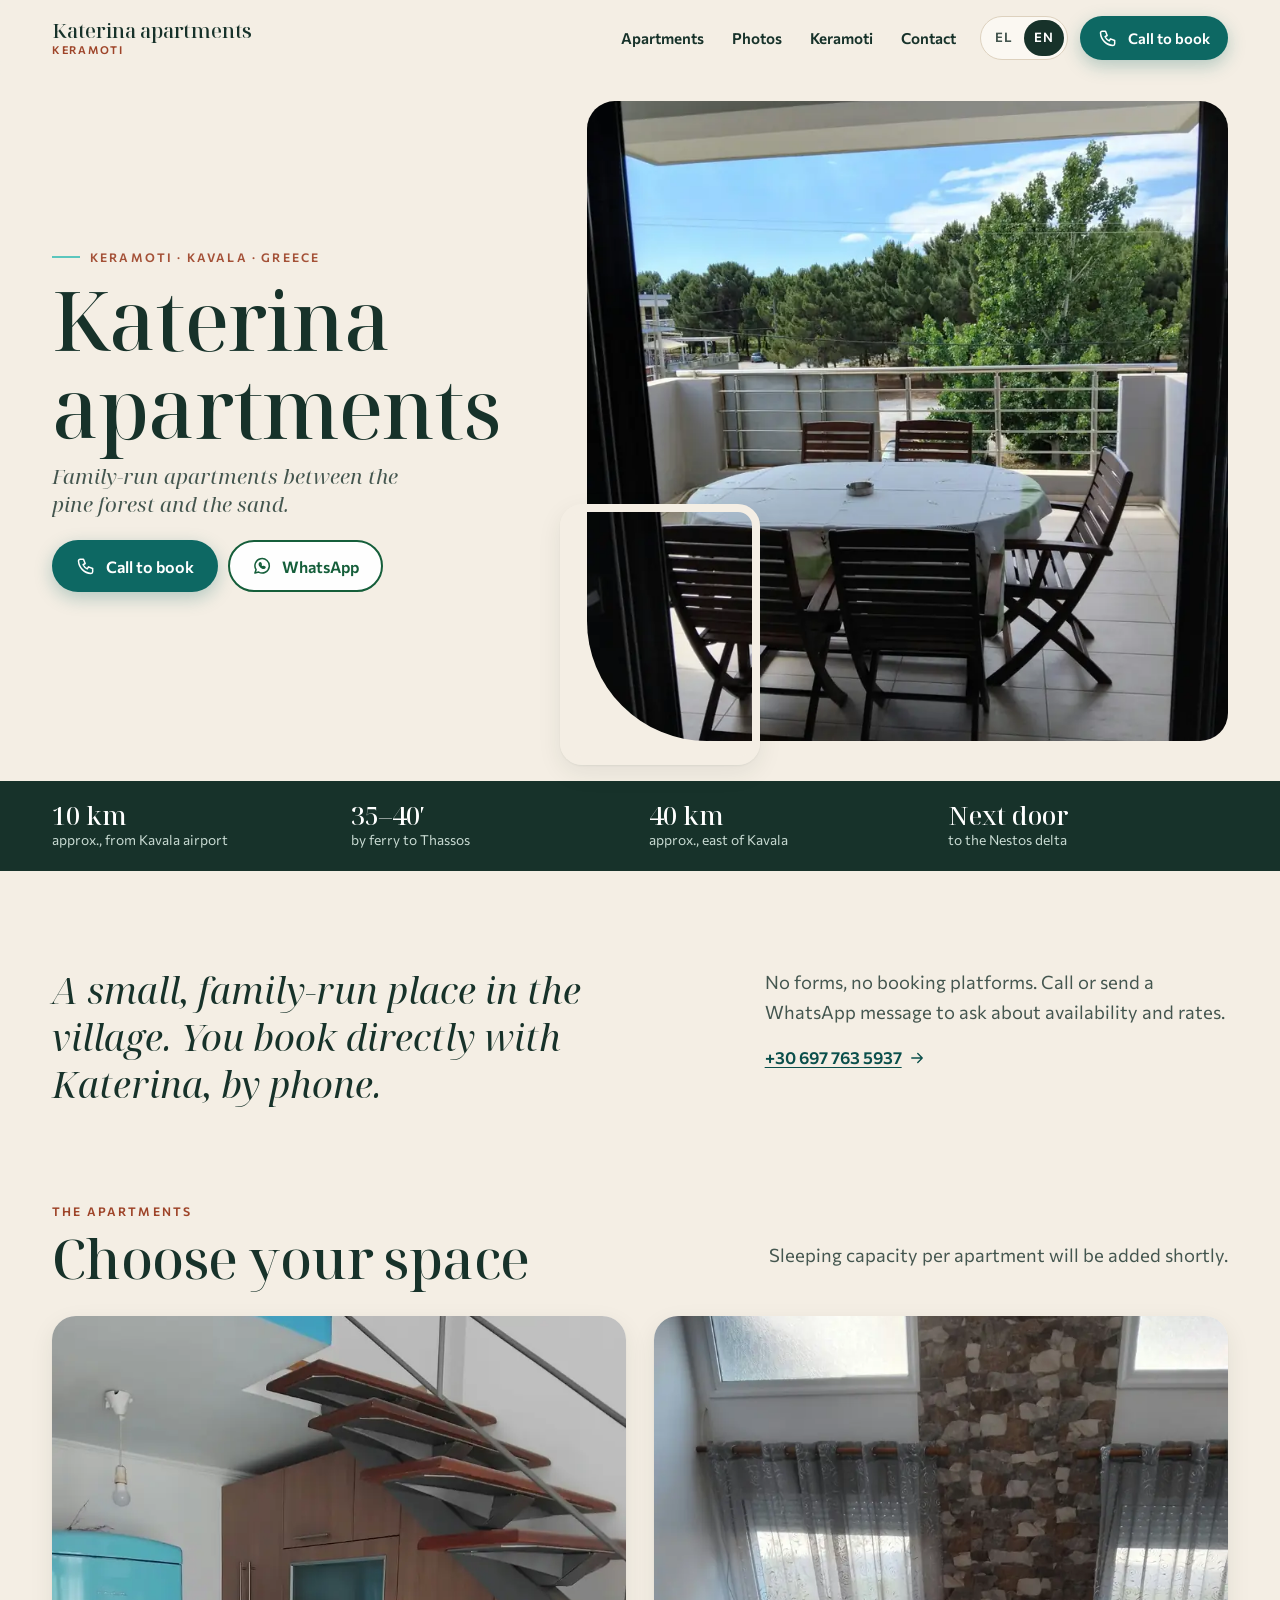
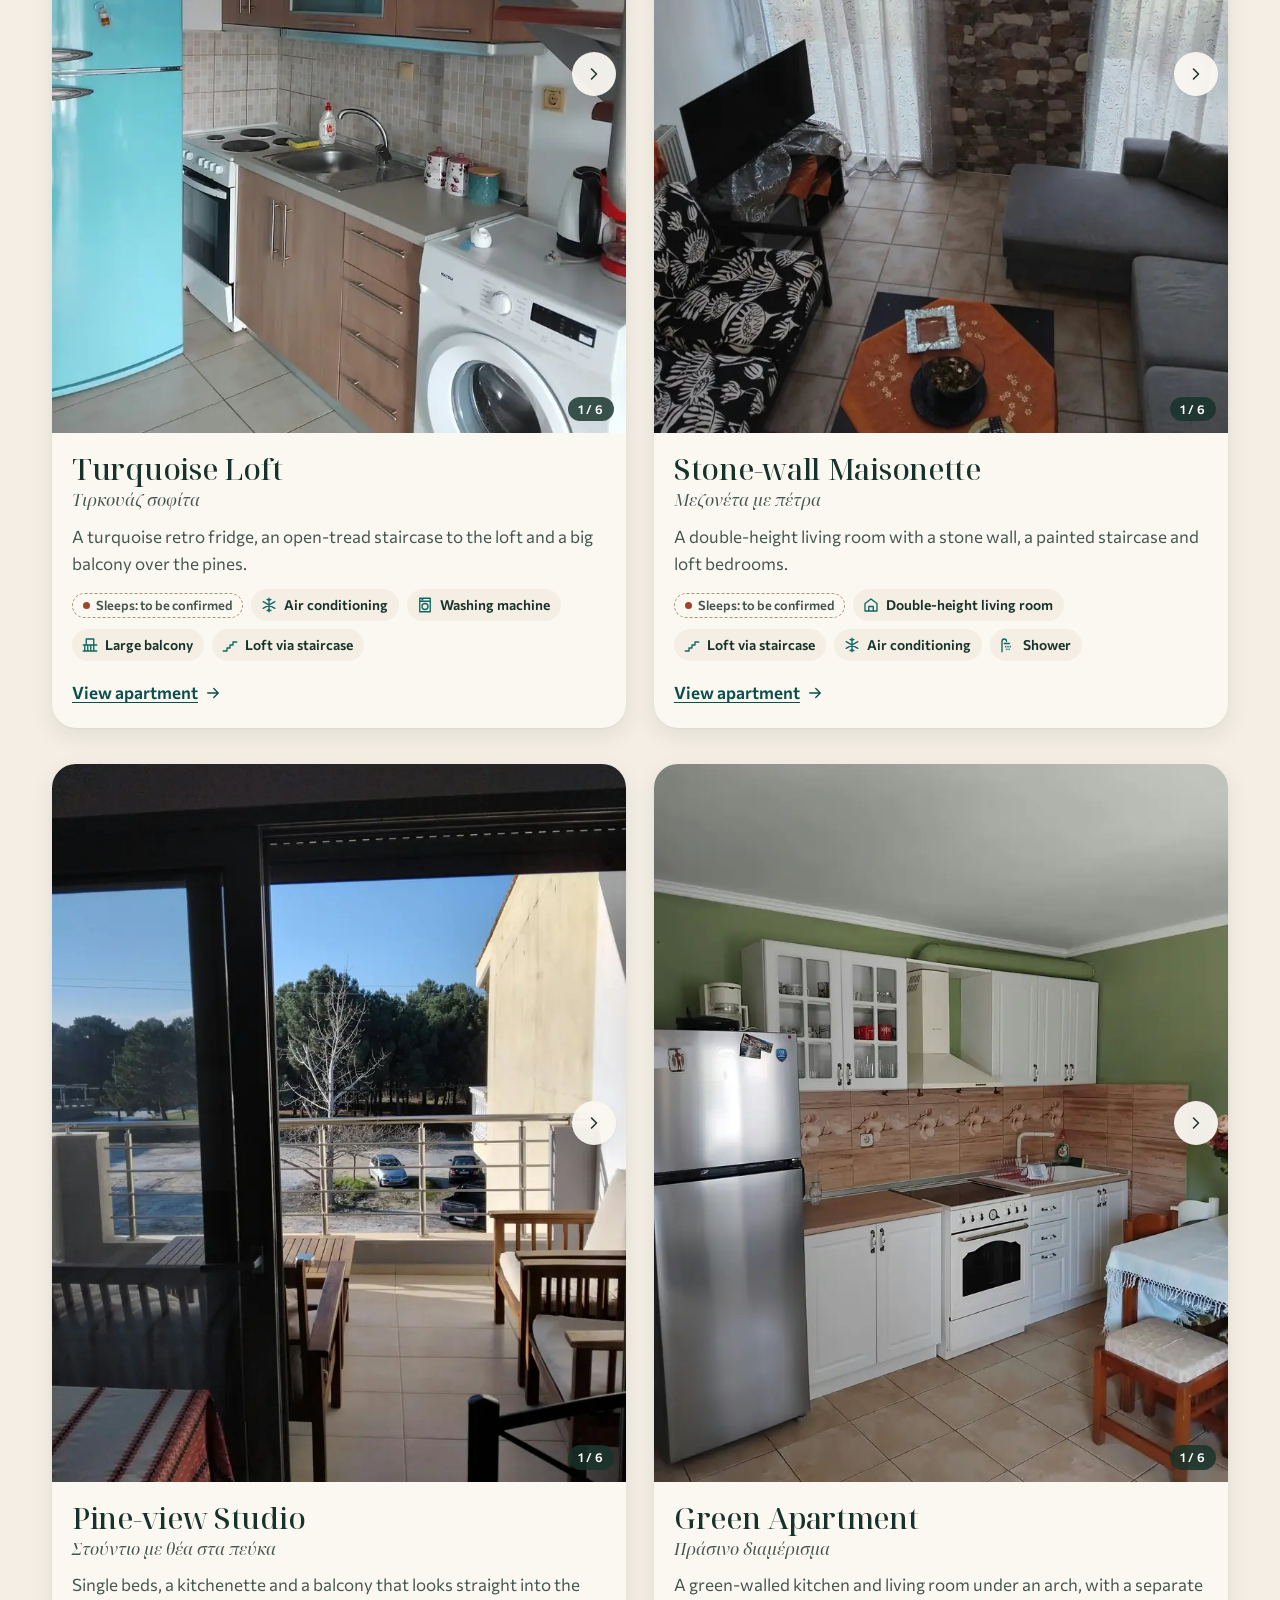
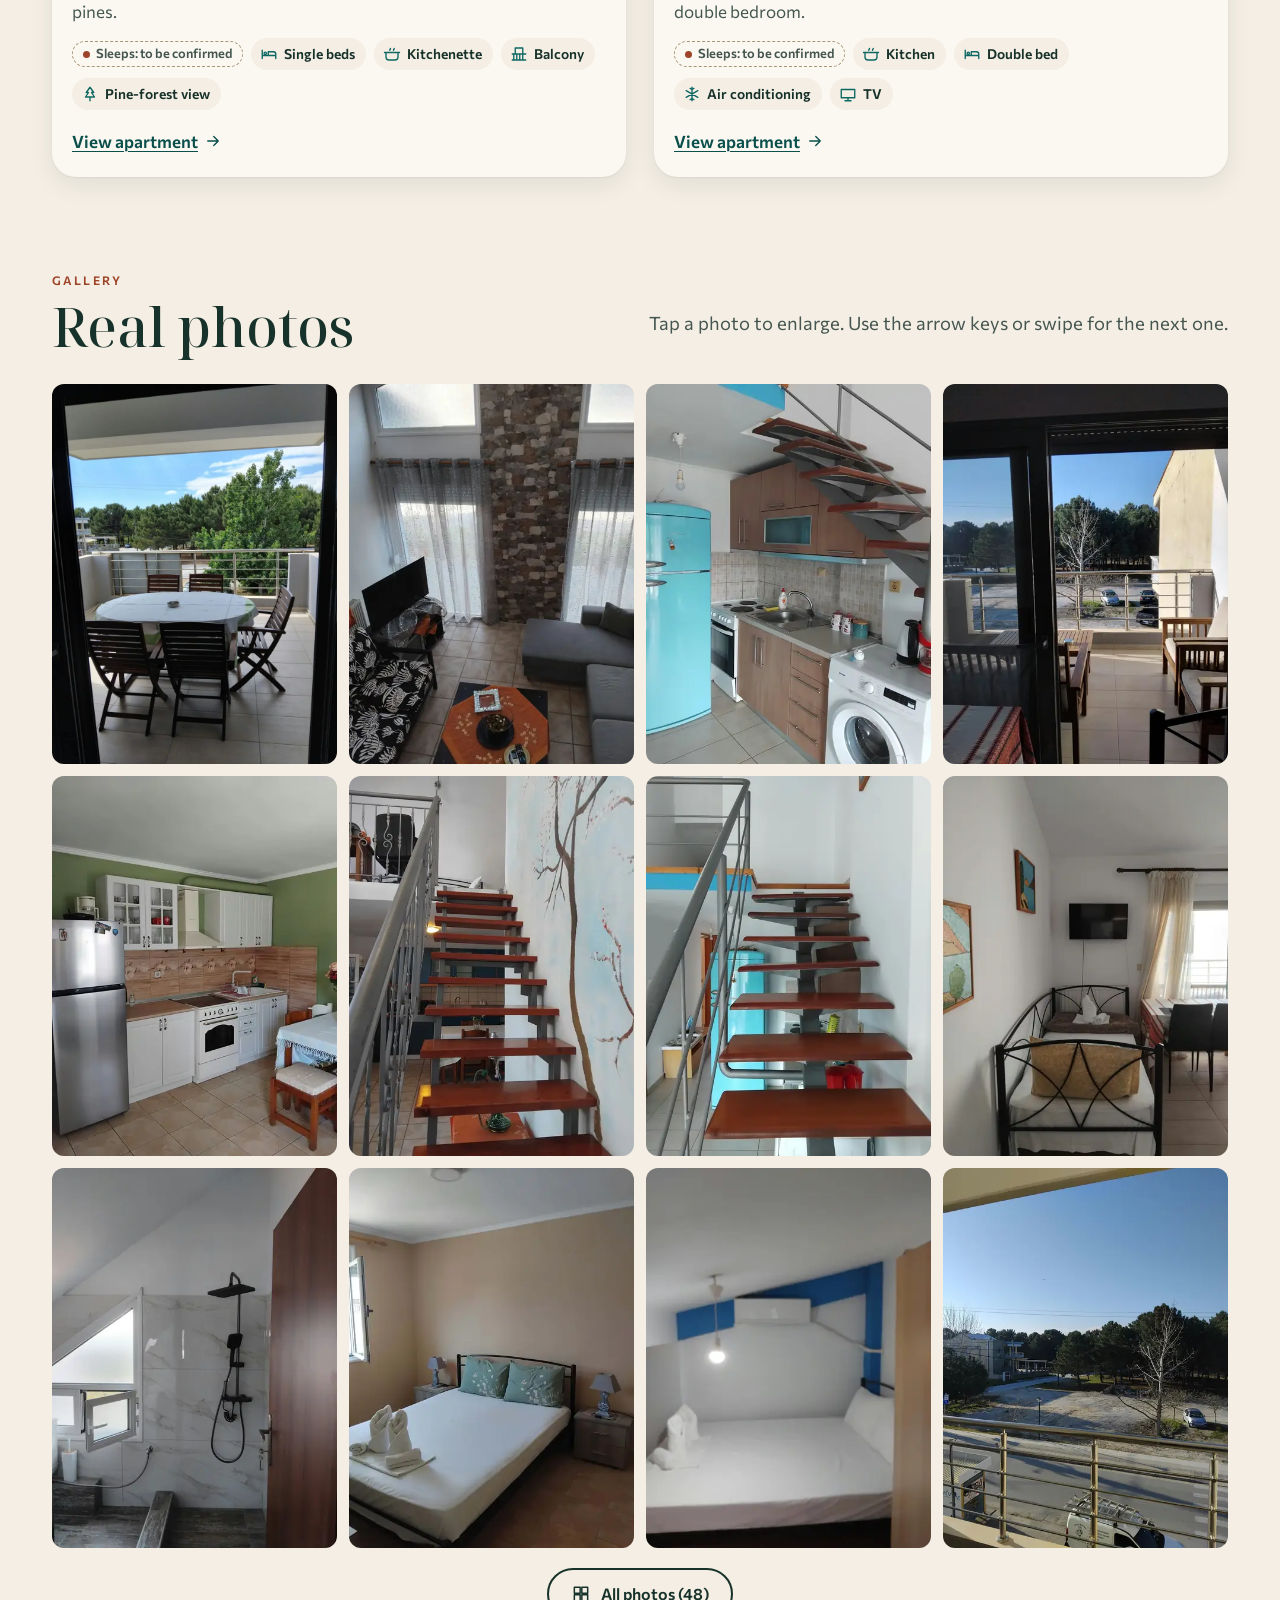
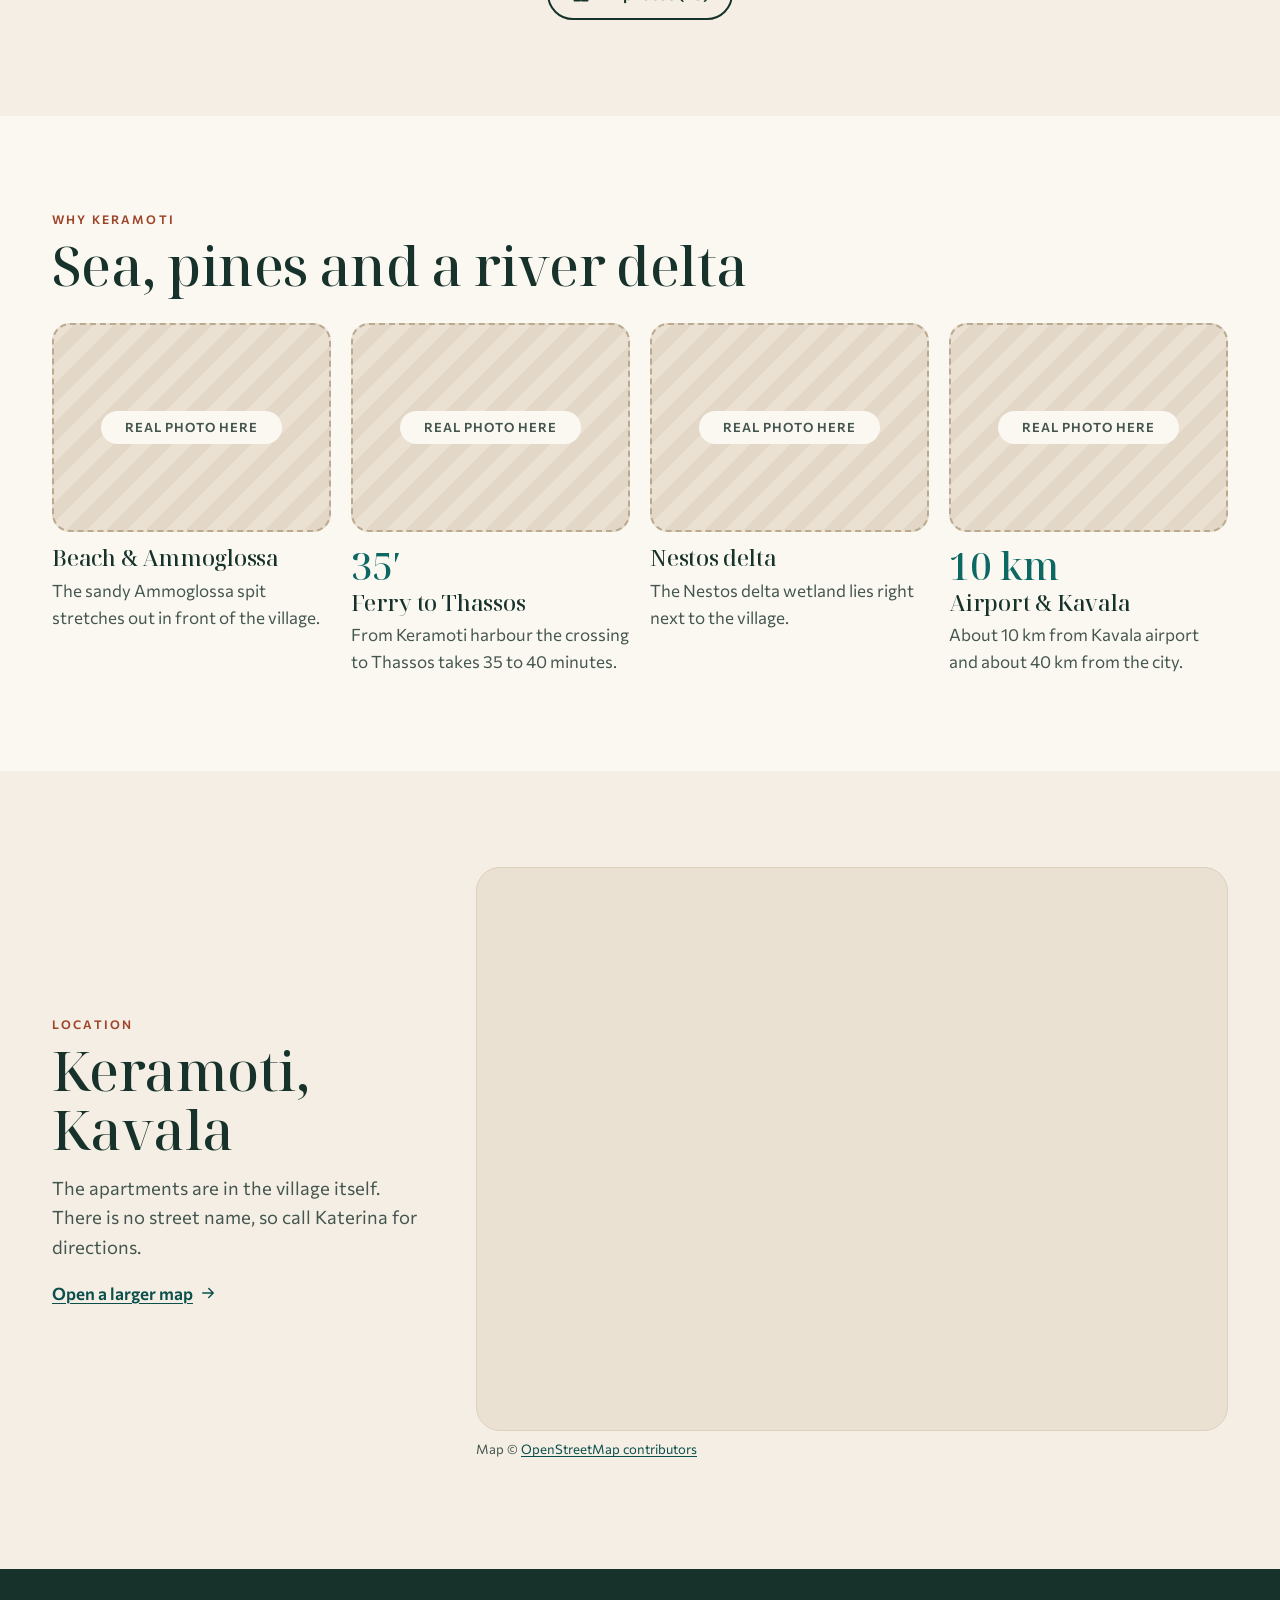
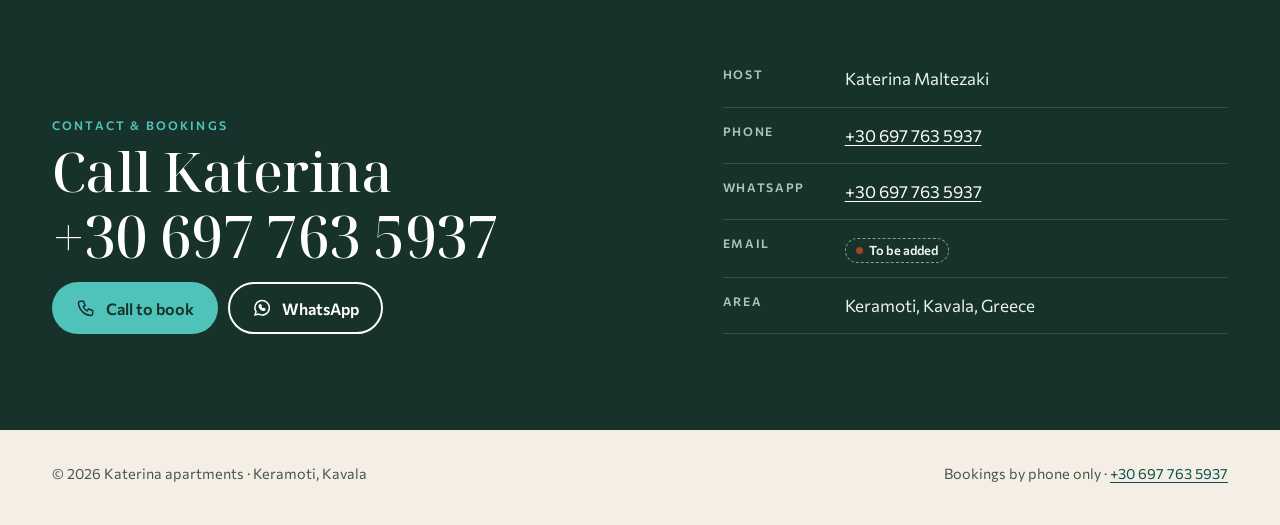
==== commit d9b5c62b: "Add pages for Stone-wall Maisonette, Pine-view Studio and Green Apartment All four apartments now ha" ====
--- a/index.html
+++ b/index.html
@@ -107,12 +107,12 @@
   <span class="car-count" aria-hidden="true"></span>
  </div>
     <div class="card-body">
-     <h3><span class="i-el" lang="el">Μεζονέτα με πέτρα</span><span class="i-en" lang="en">Stone-wall Maisonette</span></h3>
+     <h3><a href="apartments/stone-maisonette/"><span class="i-el" lang="el">Μεζονέτα με πέτρα</span><span class="i-en" lang="en">Stone-wall Maisonette</span></a></h3>
      <p class="alt-name"><span class="i-el" lang="el">Stone-wall Maisonette</span><span class="i-en" lang="en">Μεζονέτα με πέτρα</span></p>
      <p><span class="i-el" lang="el">Σαλόνι διπλού ύψους με πέτρινο τοίχο, ζωγραφισμένη σκάλα και υπνοδωμάτια στη σοφίτα.</span><span class="i-en" lang="en">A double-height living room with a stone wall, a painted staircase and loft bedrooms.</span></p>
      <ul class="chips">
       <li><span class="tbc"><span class="i-el" lang="el">Άτομα: προς επιβεβαίωση</span><span class="i-en" lang="en">Sleeps: to be confirmed</span></span></li><li class="chip"><svg aria-hidden="true" focusable="false"><use href="#i-home"/></svg><span class="i-el" lang="el">Σαλόνι διπλού ύψους</span><span class="i-en" lang="en">Double-height living room</span></li><li class="chip"><svg aria-hidden="true" focusable="false"><use href="#i-stairs"/></svg><span class="i-el" lang="el">Σοφίτα με σκάλα</span><span class="i-en" lang="en">Loft via staircase</span></li><li class="chip"><svg aria-hidden="true" focusable="false"><use href="#i-ac"/></svg><span class="i-el" lang="el">Κλιματισμός</span><span class="i-en" lang="en">Air conditioning</span></li><li class="chip"><svg aria-hidden="true" focusable="false"><use href="#i-shower"/></svg><span class="i-el" lang="el">Μπάνιο με ντους</span><span class="i-en" lang="en">Shower</span></li></ul>
-     <div class="card-foot"><span class="soon"><span class="i-el" lang="el">Η σελίδα ετοιμάζεται</span><span class="i-en" lang="en">Page in progress</span></span></div>
+     <div class="card-foot"><a class="more" href="apartments/stone-maisonette/" tabindex="-1" aria-hidden="true"><span class="i-el" lang="el">Δείτε το διαμέρισμα</span><span class="i-en" lang="en">View apartment</span> <svg aria-hidden="true" focusable="false"><use href="#i-arrow"/></svg></a></div>
     </div>
    </article>
    <article class="card reveal">
@@ -123,12 +123,12 @@
   <span class="car-count" aria-hidden="true"></span>
  </div>
     <div class="card-body">
-     <h3><span class="i-el" lang="el">Στούντιο με θέα στα πεύκα</span><span class="i-en" lang="en">Pine-view Studio</span></h3>
+     <h3><a href="apartments/studio/"><span class="i-el" lang="el">Στούντιο με θέα στα πεύκα</span><span class="i-en" lang="en">Pine-view Studio</span></a></h3>
      <p class="alt-name"><span class="i-el" lang="el">Pine-view Studio</span><span class="i-en" lang="en">Στούντιο με θέα στα πεύκα</span></p>
      <p><span class="i-el" lang="el">Μονά κρεβάτια, κουζινούλα και μπαλκόνι που κοιτάζει κατευθείαν στα πεύκα.</span><span class="i-en" lang="en">Single beds, a kitchenette and a balcony that looks straight into the pines.</span></p>
      <ul class="chips">
       <li><span class="tbc"><span class="i-el" lang="el">Άτομα: προς επιβεβαίωση</span><span class="i-en" lang="en">Sleeps: to be confirmed</span></span></li><li class="chip"><svg aria-hidden="true" focusable="false"><use href="#i-bed"/></svg><span class="i-el" lang="el">Μονά κρεβάτια</span><span class="i-en" lang="en">Single beds</span></li><li class="chip"><svg aria-hidden="true" focusable="false"><use href="#i-kitchen"/></svg><span class="i-el" lang="el">Κουζινούλα</span><span class="i-en" lang="en">Kitchenette</span></li><li class="chip"><svg aria-hidden="true" focusable="false"><use href="#i-balcony"/></svg><span class="i-el" lang="el">Μπαλκόνι</span><span class="i-en" lang="en">Balcony</span></li><li class="chip"><svg aria-hidden="true" focusable="false"><use href="#i-pine"/></svg><span class="i-el" lang="el">Θέα στα πεύκα</span><span class="i-en" lang="en">Pine-forest view</span></li></ul>
-     <div class="card-foot"><span class="soon"><span class="i-el" lang="el">Η σελίδα ετοιμάζεται</span><span class="i-en" lang="en">Page in progress</span></span></div>
+     <div class="card-foot"><a class="more" href="apartments/studio/" tabindex="-1" aria-hidden="true"><span class="i-el" lang="el">Δείτε το διαμέρισμα</span><span class="i-en" lang="en">View apartment</span> <svg aria-hidden="true" focusable="false"><use href="#i-arrow"/></svg></a></div>
     </div>
    </article>
    <article class="card reveal">
@@ -139,12 +139,12 @@
   <span class="car-count" aria-hidden="true"></span>
  </div>
     <div class="card-body">
-     <h3><span class="i-el" lang="el">Πράσινο διαμέρισμα</span><span class="i-en" lang="en">Green Apartment</span></h3>
+     <h3><a href="apartments/green/"><span class="i-el" lang="el">Πράσινο διαμέρισμα</span><span class="i-en" lang="en">Green Apartment</span></a></h3>
      <p class="alt-name"><span class="i-el" lang="el">Green Apartment</span><span class="i-en" lang="en">Πράσινο διαμέρισμα</span></p>
      <p><span class="i-el" lang="el">Κουζίνα-σαλόνι με πράσινους τοίχους και καμάρα, και ξεχωριστό διπλό υπνοδωμάτιο.</span><span class="i-en" lang="en">A green-walled kitchen and living room under an arch, with a separate double bedroom.</span></p>
      <ul class="chips">
       <li><span class="tbc"><span class="i-el" lang="el">Άτομα: προς επιβεβαίωση</span><span class="i-en" lang="en">Sleeps: to be confirmed</span></span></li><li class="chip"><svg aria-hidden="true" focusable="false"><use href="#i-kitchen"/></svg><span class="i-el" lang="el">Κουζίνα</span><span class="i-en" lang="en">Kitchen</span></li><li class="chip"><svg aria-hidden="true" focusable="false"><use href="#i-bed"/></svg><span class="i-el" lang="el">Διπλό κρεβάτι</span><span class="i-en" lang="en">Double bed</span></li><li class="chip"><svg aria-hidden="true" focusable="false"><use href="#i-ac"/></svg><span class="i-el" lang="el">Κλιματισμός</span><span class="i-en" lang="en">Air conditioning</span></li><li class="chip"><svg aria-hidden="true" focusable="false"><use href="#i-tv"/></svg><span class="i-el" lang="el">Τηλεόραση</span><span class="i-en" lang="en">TV</span></li></ul>
-     <div class="card-foot"><span class="soon"><span class="i-el" lang="el">Η σελίδα ετοιμάζεται</span><span class="i-en" lang="en">Page in progress</span></span></div>
+     <div class="card-foot"><a class="more" href="apartments/green/" tabindex="-1" aria-hidden="true"><span class="i-el" lang="el">Δείτε το διαμέρισμα</span><span class="i-en" lang="en">View apartment</span> <svg aria-hidden="true" focusable="false"><use href="#i-arrow"/></svg></a></div>
     </div>
    </article>
   </div>
--- a/assets/css/site.css
+++ b/assets/css/site.css
@@ -107,6 +107,7 @@
   .hero{display:grid;grid-template-columns:minmax(0,5fr) minmax(0,6fr);gap:0;max-width:var(--max);margin:0 auto;padding:24px var(--gut) 40px;align-items:center}
   .hero-copy{position:static;color:var(--ink);padding:0 48px 0 0;order:0}
   .hero .kicker{color:var(--terra)}
+  .hero h1{font-size:clamp(2.4rem,calc(7.8vw - 14px),5.1rem)}
   .hero .tagline{color:var(--ink-2);font-size:1.3rem}
   .hero-media{height:640px;min-height:0;border-radius:28px 28px 28px 120px;order:1}
   .hero-media::after{display:none}
